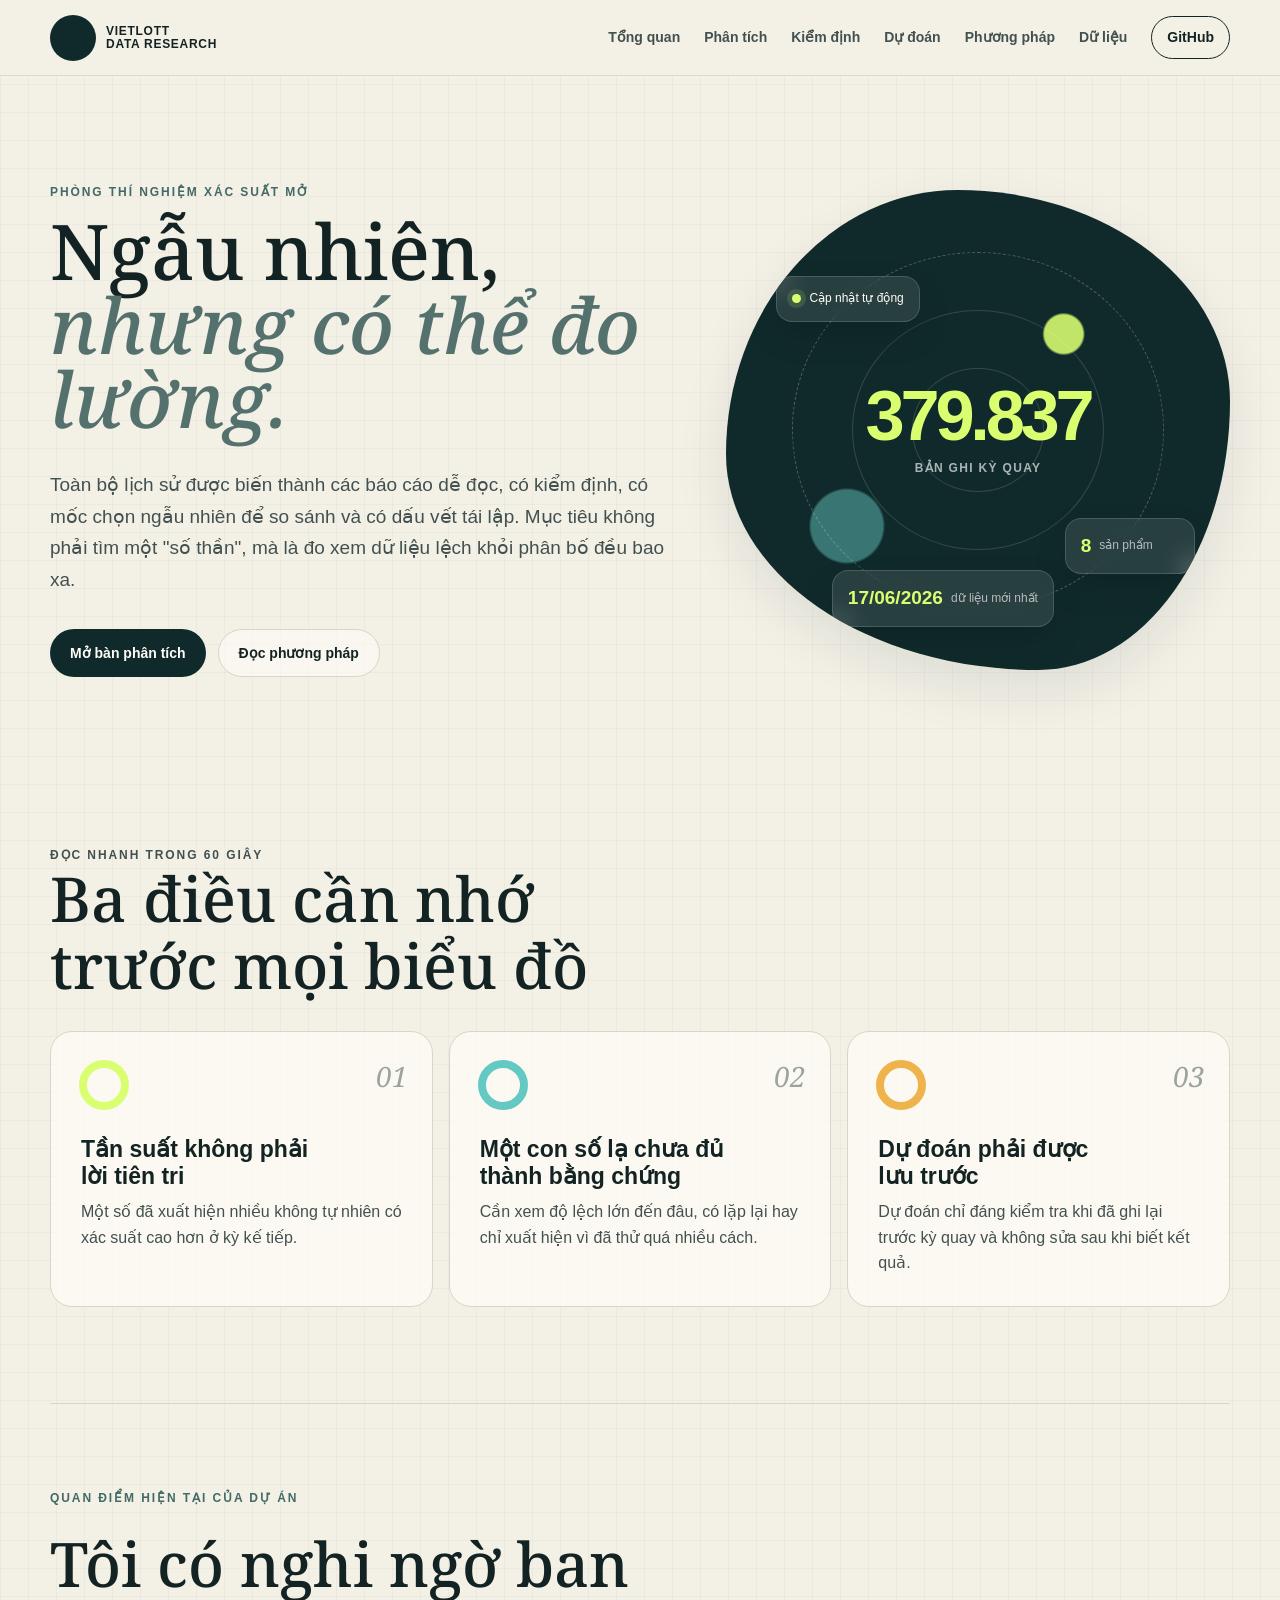
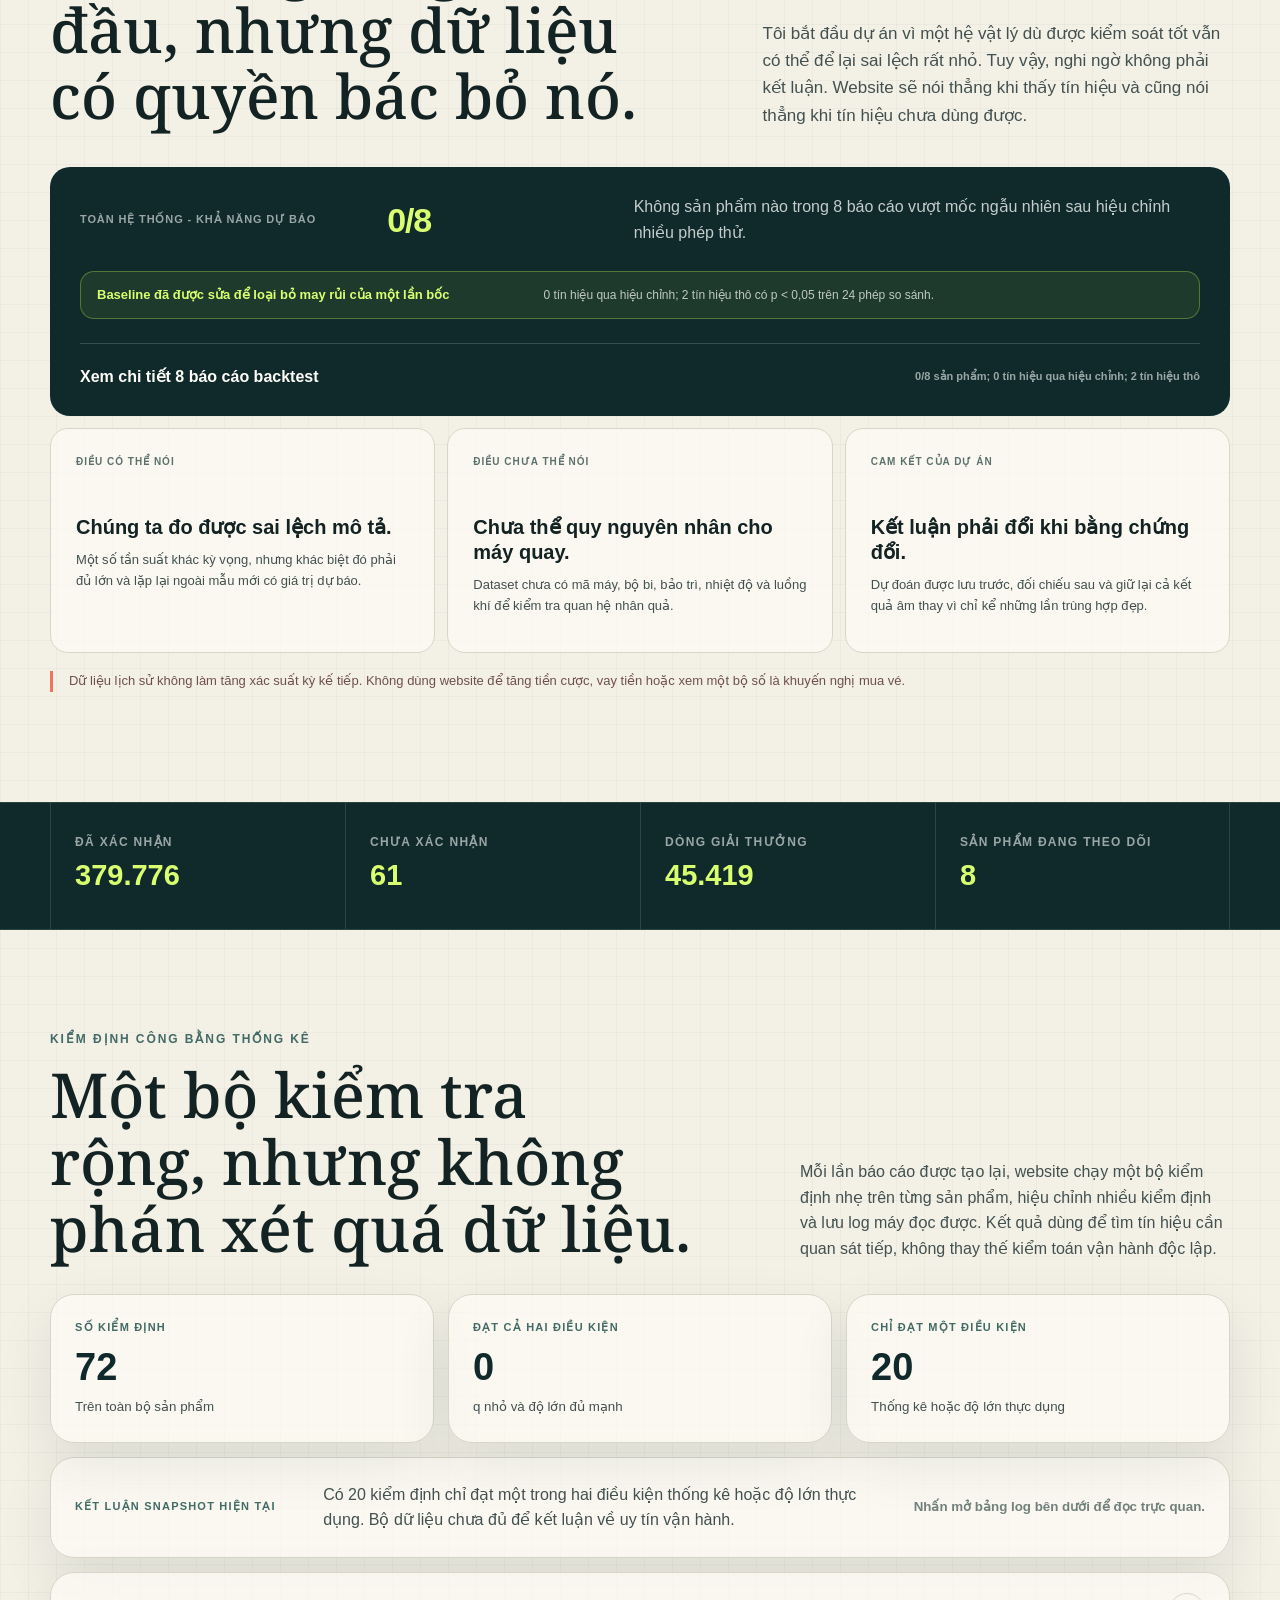
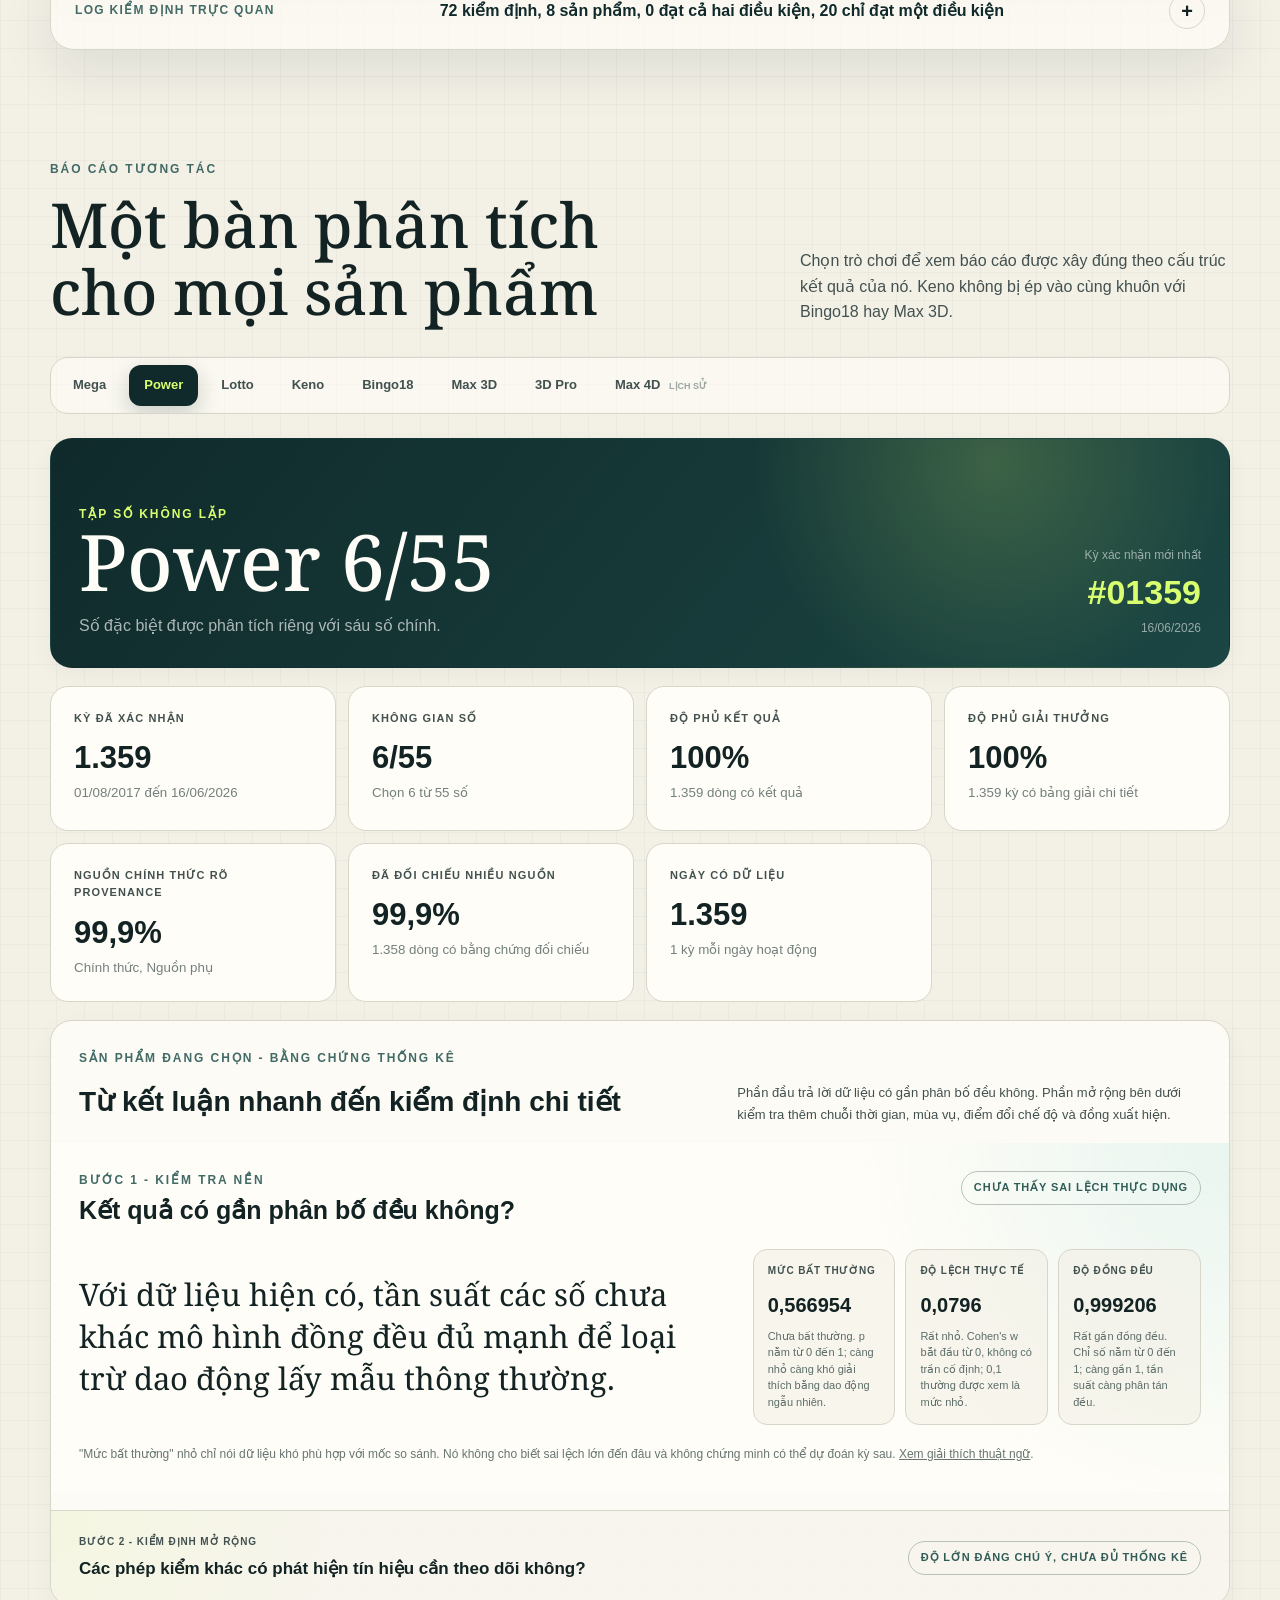
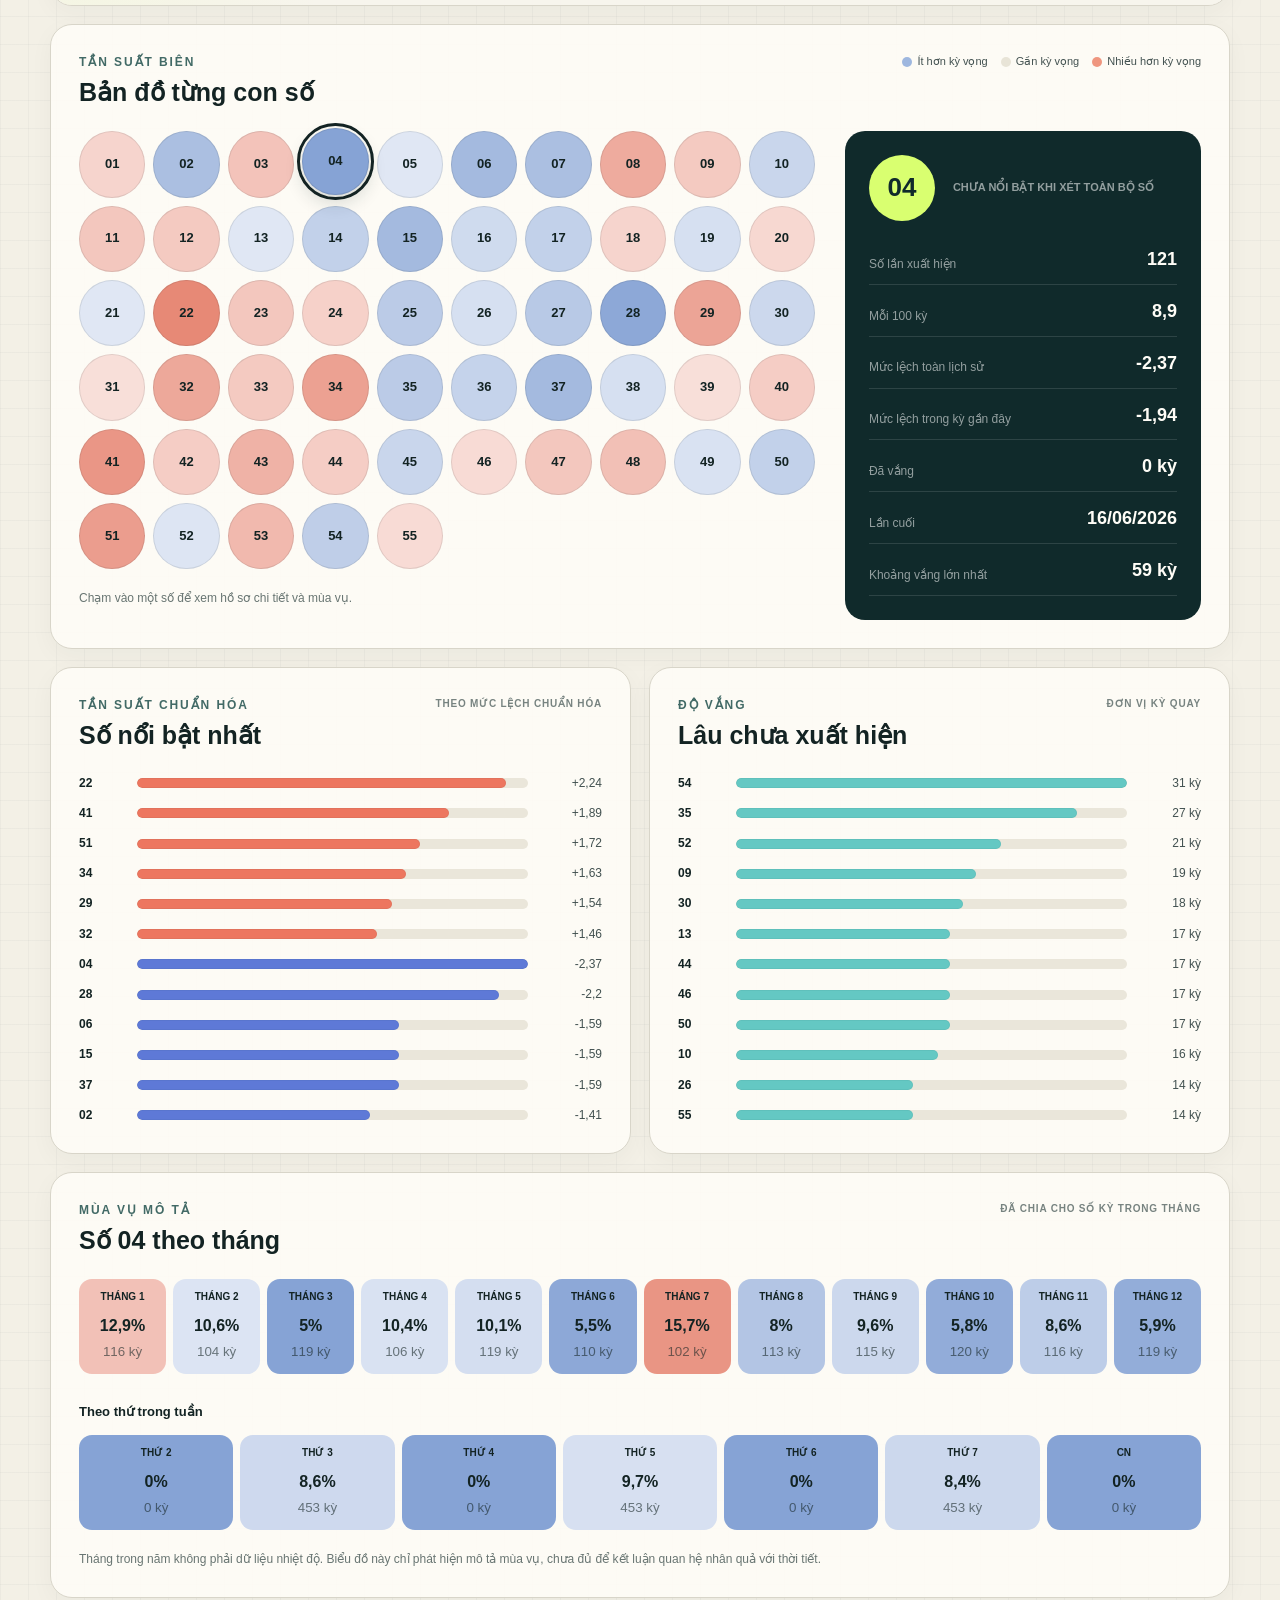
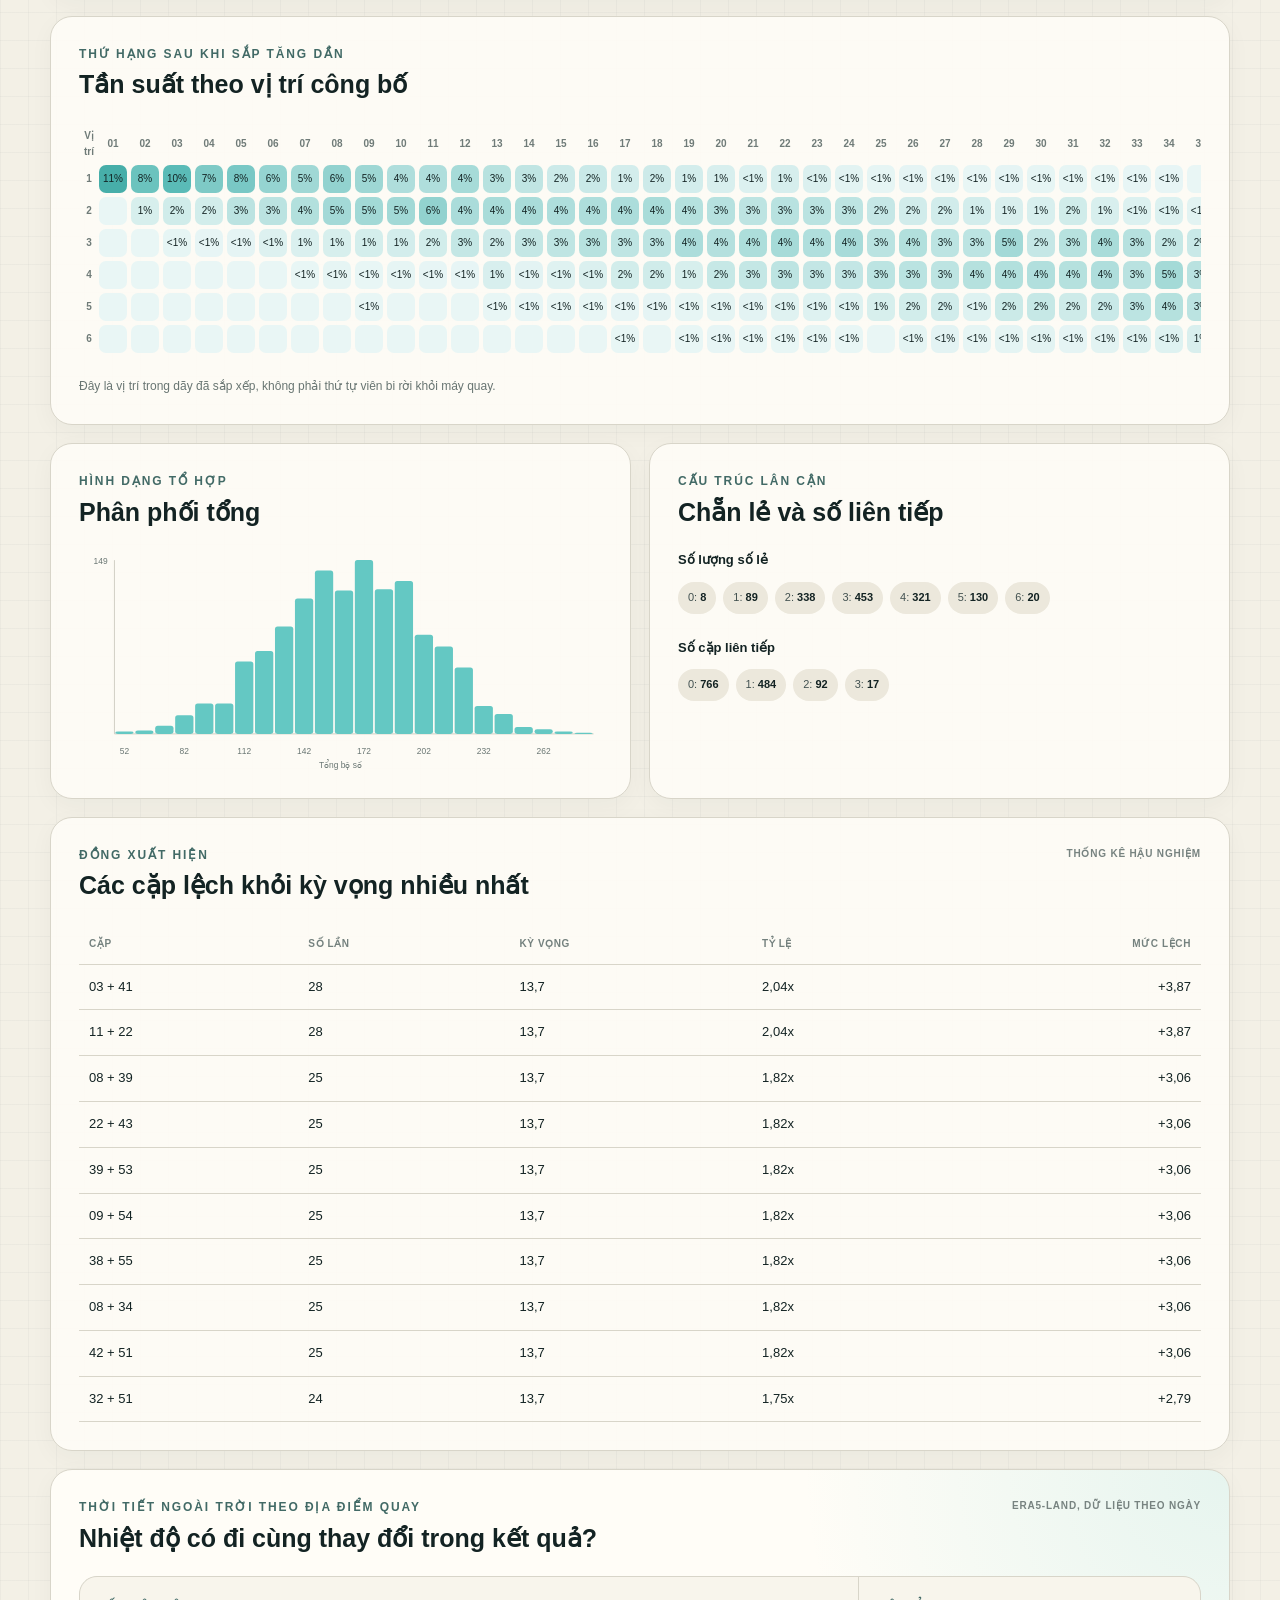
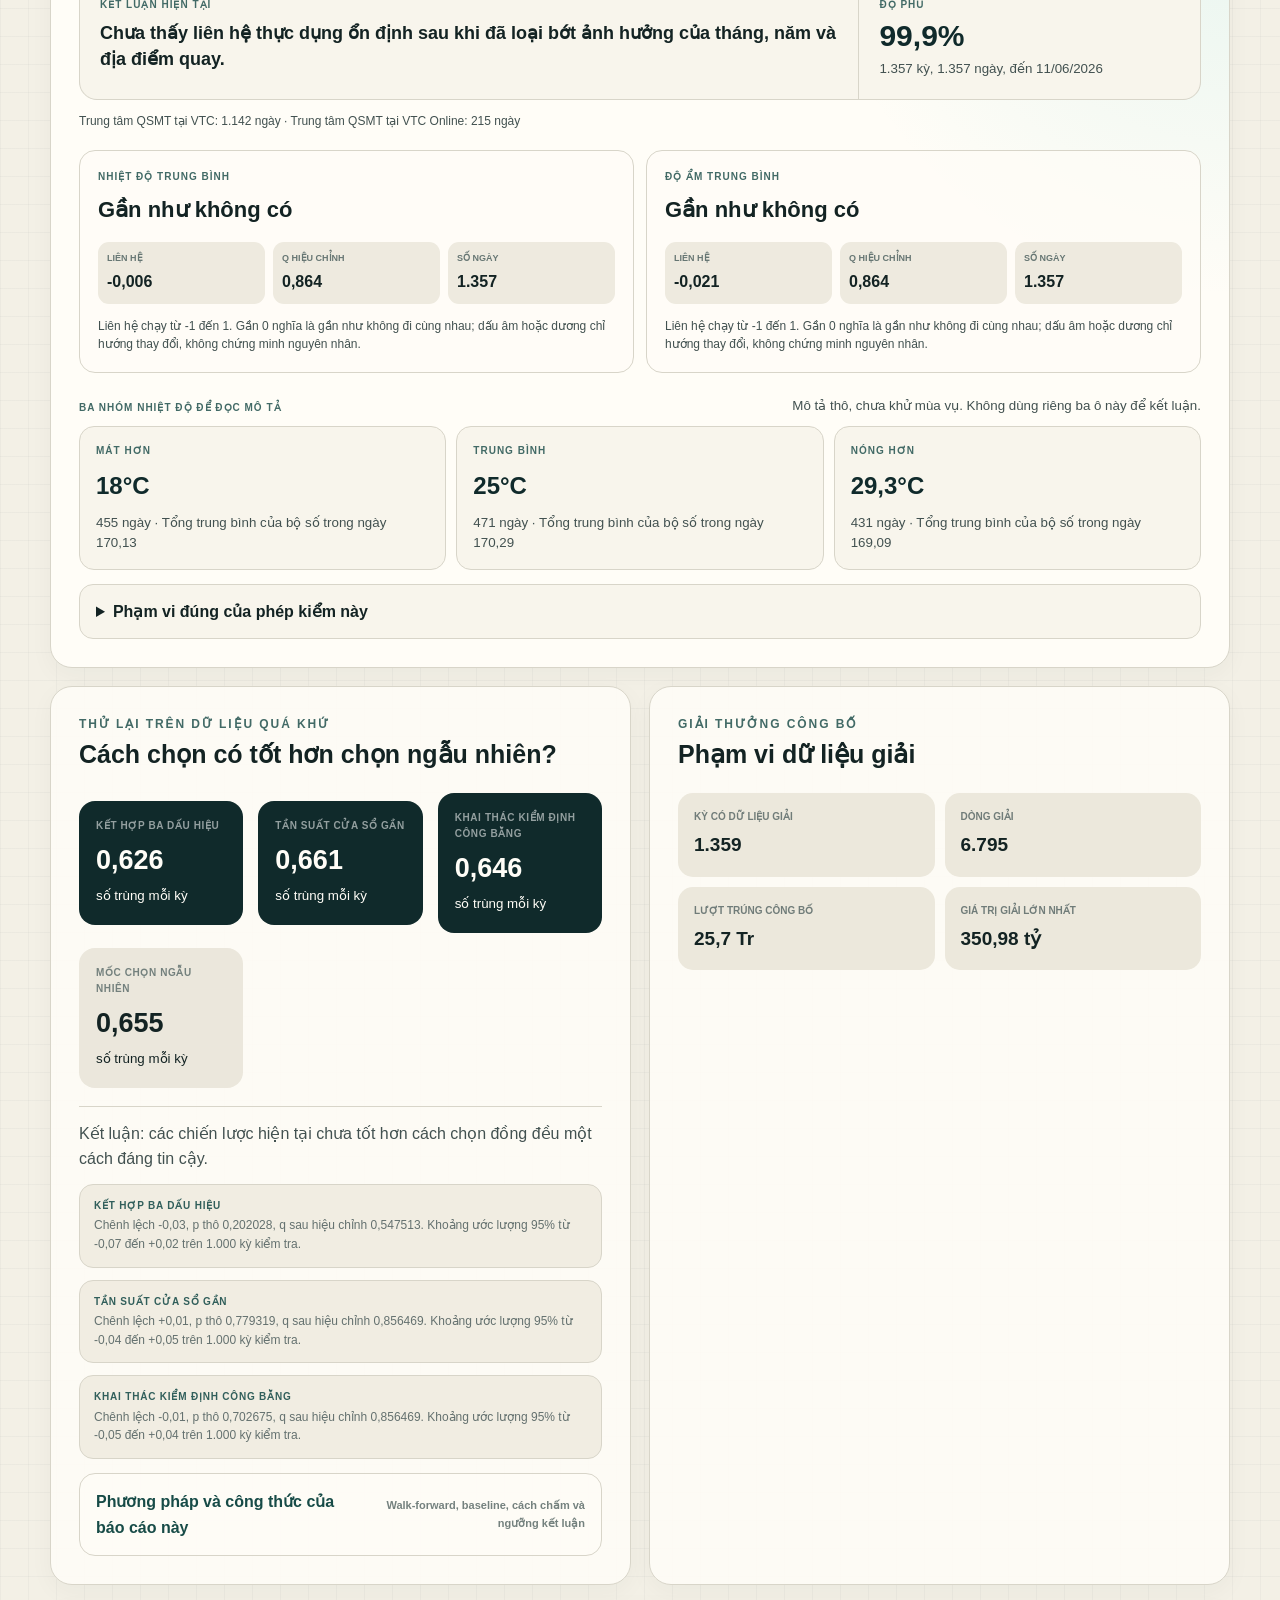
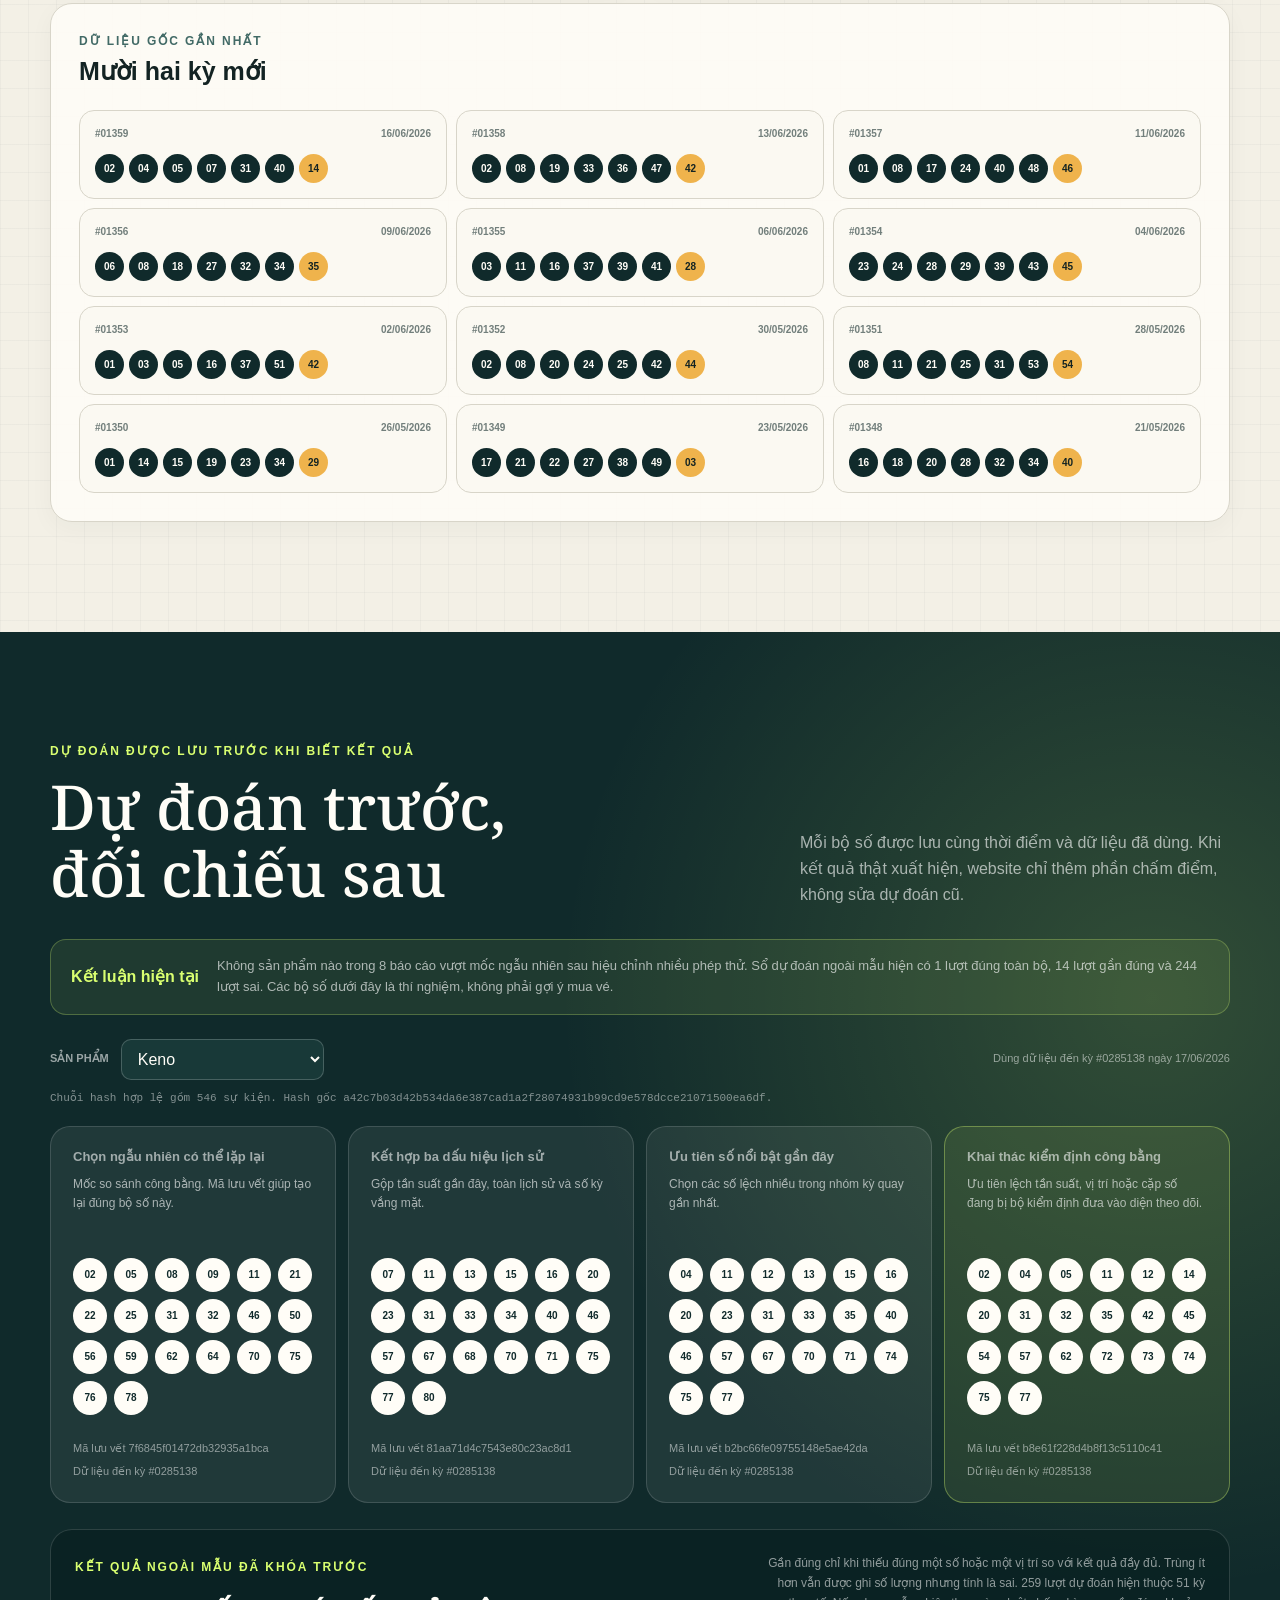
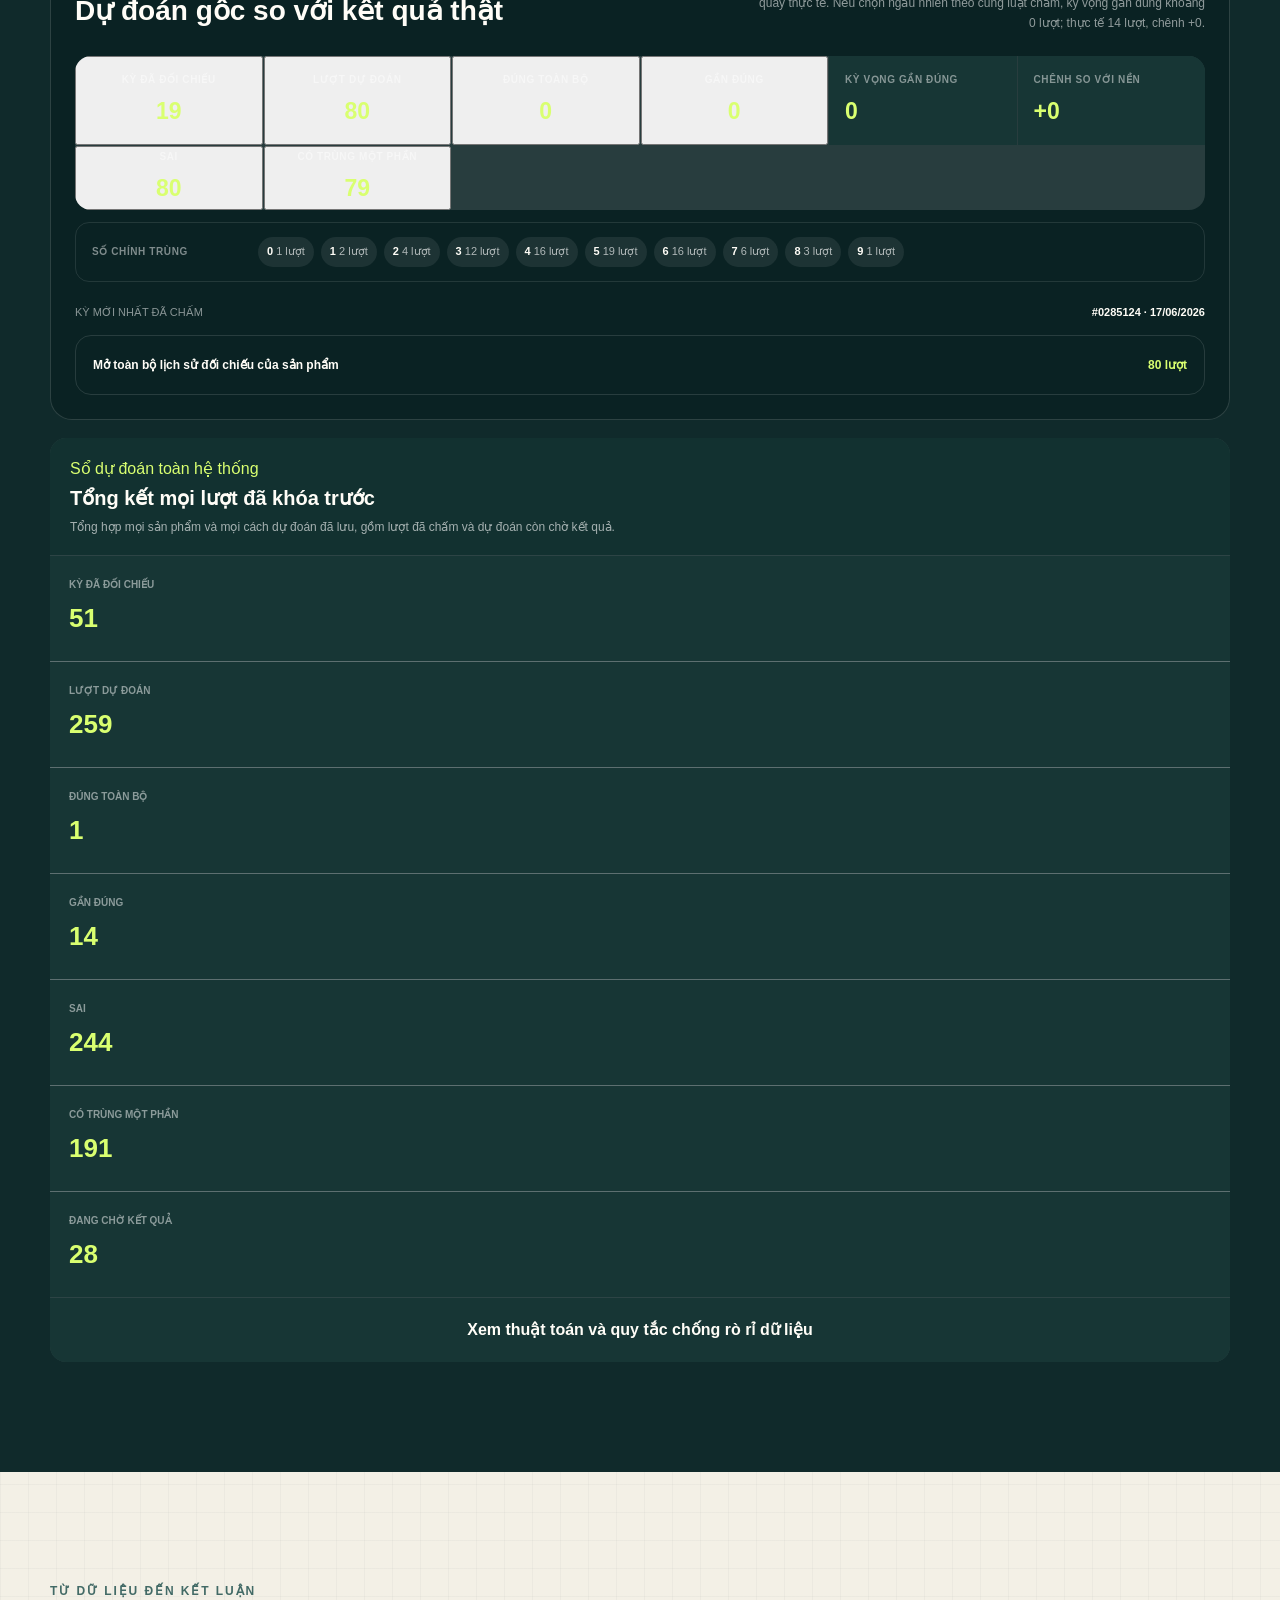
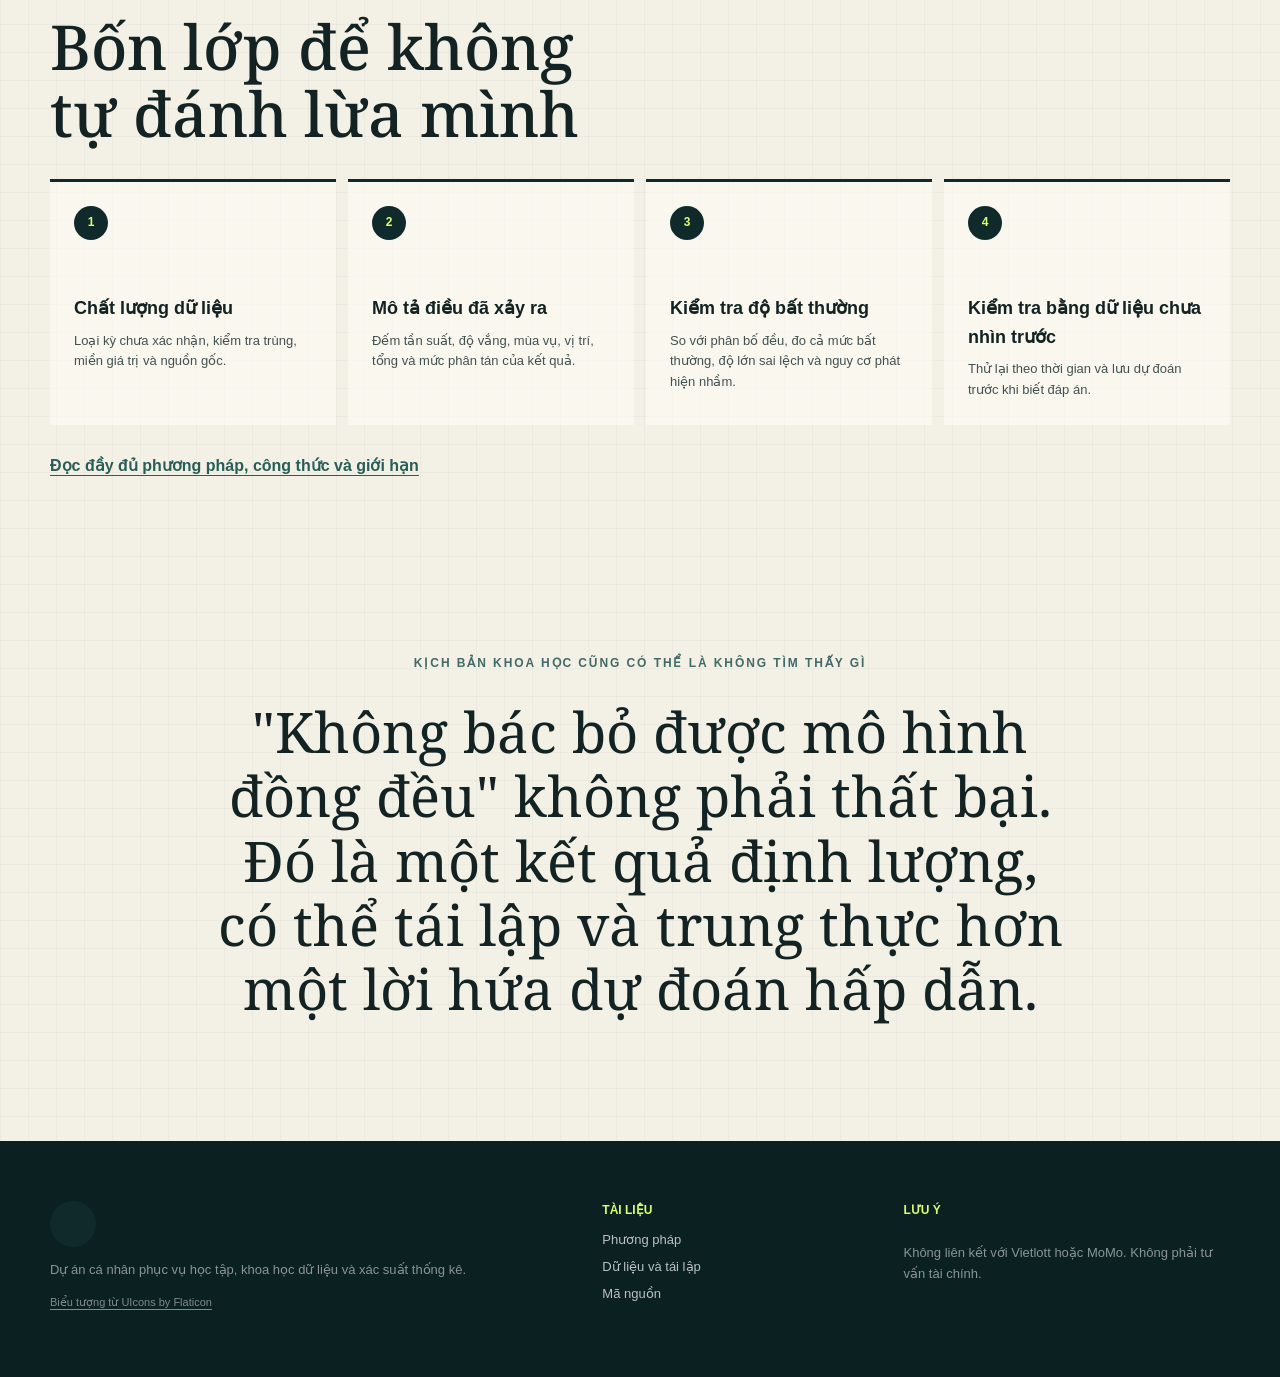
==== site/index.html @ 2dd73fef "Thêm phân tích công suất fairness audit" ====
<!doctype html>
<html lang="vi">
<head>
  <meta charset="utf-8">
  <meta name="viewport" content="width=device-width, initial-scale=1">
  <meta name="description" content="Báo cáo thống kê, kiểm định và dự đoán có lưu vết trên dữ liệu lịch sử Vietlott.">
  <meta name="theme-color" content="#102a2b">
  <meta property="og:title" content="Vietlott Data Research">
  <meta property="og:description" content="Đo lường tính ngẫu nhiên bằng dữ liệu, không bán giấc mơ dự đoán.">
  <title>Vietlott Data Research</title>
  <link rel="icon" href="assets/favicon.svg?v=20260614-9" type="image/svg+xml">
  <link rel="preconnect" href="https://fonts.googleapis.com">
  <link rel="preconnect" href="https://fonts.gstatic.com" crossorigin>
  <link rel="stylesheet" href="https://fonts.googleapis.com/css2?family=Noto+Serif:ital,wght@0,400;0,500;1,400;1,500&amp;display=swap">
  <link rel="stylesheet" href="https://cdn-uicons.flaticon.com/3.0.0/uicons-regular-rounded/css/uicons-regular-rounded.css">
  <link rel="stylesheet" href="assets/styles.css?v=20260618-3">
  <script src="assets/app.js?v=20260618-4" defer></script>
</head>
<body>
  <a class="skip-link" href="#main">Bỏ qua điều hướng</a>
  <header class="site-header">
    <a class="brand" href="index.html" aria-label="Vietlott Data Research">
      <span class="brand-mark" aria-hidden="true"><i class="fi fi-rr-crystal-ball"></i></span>
      <span class="brand-copy">Vietlott<br>Data Research</span>
    </a>
    <button class="menu-button" type="button" aria-expanded="false" aria-controls="site-nav">
      Menu
    </button>
    <nav id="site-nav" class="site-nav" aria-label="Điều hướng chính">
      <a href="#tong-quan">Tổng quan</a>
      <a href="#phan-tich">Phân tích</a>
      <a href="#kiem-dinh">Kiểm định</a>
      <a href="#du-doan">Dự đoán</a>
      <a href="phuong-phap.html">Phương pháp</a>
      <a href="du-lieu.html">Dữ liệu</a>
      <a class="nav-github" href="https://github.com/NhanAZ/vietlott-data-research">GitHub</a>
    </nav>
  </header>

  <main id="main">
    <section id="tong-quan" class="hero shell">
      <div class="hero-copy">
        <p class="eyebrow">Phòng thí nghiệm xác suất mở</p>
        <h1>Ngẫu nhiên,<br><span>nhưng có thể đo lường.</span></h1>
        <p class="hero-lead">
          Toàn bộ lịch sử được biến thành các báo cáo dễ đọc, có kiểm định, có
          mốc chọn ngẫu nhiên để so sánh và có dấu vết tái lập. Mục tiêu không
          phải tìm một "số thần", mà là đo xem dữ liệu lệch khỏi phân bố đều bao xa.
        </p>
        <div class="hero-actions">
          <a class="button button-primary" href="#phan-tich">Mở bàn phân tích</a>
          <a class="button button-quiet" href="phuong-phap.html">Đọc phương pháp</a>
        </div>
      </div>
      <div class="hero-figure" aria-label="Tóm tắt dữ liệu">
        <div class="orbit orbit-one"></div>
        <div class="orbit orbit-two"></div>
        <div class="hero-number">
          <strong id="hero-draw-count">...</strong>
          <span>bản ghi kỳ quay</span>
        </div>
        <div class="hero-badge hero-badge-a">
          <span class="status-dot"></span>
          <span>Cập nhật tự động</span>
        </div>
        <div class="hero-badge hero-badge-b">
          <strong id="hero-product-count">8</strong>
          <span>sản phẩm</span>
        </div>
        <div class="hero-badge hero-badge-c">
          <strong id="hero-date">...</strong>
          <span>dữ liệu mới nhất</span>
        </div>
      </div>
    </section>

    <section class="quick-read shell" aria-labelledby="quick-title">
      <div class="section-heading compact">
        <p class="eyebrow">Đọc nhanh trong 60 giây</p>
        <h2 id="quick-title">Ba điều cần nhớ trước mọi biểu đồ</h2>
      </div>
      <div class="principle-grid">
        <article class="principle-card">
          <span class="principle-index">01</span>
          <h3>Tần suất không phải lời tiên tri</h3>
          <p>Một số đã xuất hiện nhiều không tự nhiên có xác suất cao hơn ở kỳ kế tiếp.</p>
        </article>
        <article class="principle-card">
          <span class="principle-index">02</span>
          <h3>Một con số lạ chưa đủ thành bằng chứng</h3>
          <p>Cần xem độ lệch lớn đến đâu, có lặp lại hay chỉ xuất hiện vì đã thử quá nhiều cách.</p>
        </article>
        <article class="principle-card">
          <span class="principle-index">03</span>
          <h3>Dự đoán phải được lưu trước</h3>
          <p>Dự đoán chỉ đáng kiểm tra khi đã ghi lại trước kỳ quay và không sửa sau khi biết kết quả.</p>
        </article>
      </div>
    </section>

    <section class="project-stance shell" aria-labelledby="stance-title">
      <div class="stance-intro">
        <p class="eyebrow">Quan điểm hiện tại của dự án</p>
        <h2 id="stance-title">Tôi có nghi ngờ ban đầu, nhưng dữ liệu có quyền bác bỏ nó.</h2>
        <p>
          Tôi bắt đầu dự án vì một hệ vật lý dù được kiểm soát tốt vẫn có thể để
          lại sai lệch rất nhỏ. Tuy vậy, nghi ngờ không phải kết luận. Website sẽ
          nói thẳng khi thấy tín hiệu và cũng nói thẳng khi tín hiệu chưa dùng được.
        </p>
      </div>
      <div class="stance-verdict">
          <span>Toàn hệ thống - khả năng dự báo</span>
          <strong id="verdict-backtest-count">Đang đối chiếu...</strong>
          <p id="project-verdict-summary">
            Đang so từng phương pháp với cách chọn ngẫu nhiên trên dữ liệu quá khứ.
          </p>
          <div class="backtest-method-revision">
            <strong>Baseline đã được sửa để loại bỏ may rủi của một lần bốc</strong>
            <span id="backtest-correction-summary">
              Đang hiệu chỉnh đồng thời các phép so sánh trên toàn hệ thống.
            </span>
          </div>
          <details class="backtest-overview-details">
            <summary>
              <span>Xem chi tiết 8 báo cáo backtest</span>
              <small id="backtest-overview-summary">Đang tổng hợp từng sản phẩm</small>
            </summary>
            <div id="backtest-overview-list" class="backtest-overview-list"></div>
          </details>
      </div>
      <div class="stance-grid">
        <article>
          <span>Điều có thể nói</span>
          <strong>Chúng ta đo được sai lệch mô tả.</strong>
          <p>Một số tần suất khác kỳ vọng, nhưng khác biệt đó phải đủ lớn và lặp lại ngoài mẫu mới có giá trị dự báo.</p>
        </article>
        <article>
          <span>Điều chưa thể nói</span>
          <strong>Chưa thể quy nguyên nhân cho máy quay.</strong>
          <p>Dataset chưa có mã máy, bộ bi, bảo trì, nhiệt độ và luồng khí để kiểm tra quan hệ nhân quả.</p>
        </article>
        <article>
          <span>Cam kết của dự án</span>
          <strong>Kết luận phải đổi khi bằng chứng đổi.</strong>
          <p>Dự đoán được lưu trước, đối chiếu sau và giữ lại cả kết quả âm thay vì chỉ kể những lần trùng hợp đẹp.</p>
        </article>
      </div>
      <p class="stance-disclaimer">
        Dữ liệu lịch sử không làm tăng xác suất kỳ kế tiếp. Không dùng website để
        tăng tiền cược, vay tiền hoặc xem một bộ số là khuyến nghị mua vé.
      </p>
    </section>

    <section class="data-ribbon">
      <div class="shell data-ribbon-inner">
        <div>
          <span>Đã xác nhận</span>
          <strong id="confirmed-count">...</strong>
        </div>
        <div>
          <span>Chưa xác nhận</span>
          <strong id="unconfirmed-count">...</strong>
        </div>
        <div>
          <span>Dòng giải thưởng</span>
          <strong id="prize-count">...</strong>
        </div>
        <div>
          <span>Sản phẩm đang theo dõi</span>
          <strong id="ribbon-product-count">...</strong>
        </div>
      </div>
    </section>

    <section id="kiem-dinh" class="audit-overview shell" aria-labelledby="audit-title">
      <div class="section-heading">
        <div>
          <p class="eyebrow">Kiểm định công bằng thống kê</p>
          <h2 id="audit-title">Một bộ kiểm tra rộng, nhưng không phán xét quá dữ liệu.</h2>
        </div>
        <p>
          Mỗi lần báo cáo được tạo lại, website chạy một bộ kiểm định nhẹ trên từng sản phẩm,
          hiệu chỉnh nhiều kiểm định và lưu log máy đọc được. Kết quả dùng để tìm tín hiệu cần
          quan sát tiếp, không thay thế kiểm toán vận hành độc lập.
        </p>
      </div>
      <div class="audit-summary-grid">
        <article>
          <span>Số kiểm định</span>
          <strong id="audit-test-count">...</strong>
          <small>Trên toàn bộ sản phẩm</small>
        </article>
        <article>
          <span>Đạt cả hai điều kiện</span>
          <strong id="audit-review-count">...</strong>
          <small>q nhỏ và độ lớn đủ mạnh</small>
        </article>
        <article>
          <span>Chỉ đạt một điều kiện</span>
          <strong id="audit-watch-count">...</strong>
          <small>Thống kê hoặc độ lớn thực dụng</small>
        </article>
      </div>
      <div class="audit-conclusion-card">
        <span>Kết luận snapshot hiện tại</span>
        <p id="audit-global-conclusion">Đang đọc bộ kiểm định...</p>
        <small>Nhấn mở bảng log bên dưới để đọc trực quan.</small>
      </div>
      <details class="audit-log-panel">
        <summary>
          <span>Log kiểm định trực quan</span>
          <strong id="audit-log-summary">Đang đọc dữ liệu kiểm định...</strong>
        </summary>
        <div id="audit-log-visual" class="audit-log-visual"></div>
        <div class="audit-log-actions">
          <a href="data/audit-summary.json">Tải tóm tắt JSON</a>
          <a href="data/audit-log.jsonl">Tải JSONL thô</a>
        </div>
      </details>
    </section>

    <section id="phan-tich" class="analysis-section shell">
      <div class="section-heading">
        <div>
          <p class="eyebrow">Báo cáo tương tác</p>
          <h2>Một bàn phân tích cho mọi sản phẩm</h2>
        </div>
        <p>
          Chọn trò chơi để xem báo cáo được xây đúng theo cấu trúc kết quả của nó.
          Keno không bị ép vào cùng khuôn với Bingo18 hay Max 3D.
        </p>
      </div>

      <div id="product-tabs" class="product-tabs" role="tablist" aria-label="Chọn sản phẩm"></div>

      <div id="dashboard-loading" class="loading-card" role="status" aria-live="polite">
        <span class="loader" aria-hidden="true"></span>
        <span id="dashboard-loading-label">Đang mở báo cáo đầu tiên...</span>
      </div>

      <div id="dashboard" class="dashboard" hidden>
        <section class="product-masthead panel panel-dark">
          <div>
            <p class="panel-kicker" id="product-kind">...</p>
            <h2 id="product-name">...</h2>
            <p id="product-note">...</p>
          </div>
          <div class="latest-draw">
            <span>Kỳ xác nhận mới nhất</span>
            <strong id="latest-draw-id">...</strong>
            <time id="latest-draw-date">...</time>
          </div>
        </section>

        <div id="product-metrics" class="metric-grid"></div>

        <section class="product-evidence panel" aria-labelledby="product-evidence-title">
          <div class="product-evidence-heading">
            <div>
              <p class="panel-kicker">Sản phẩm đang chọn - bằng chứng thống kê</p>
              <h3 id="product-evidence-title">Từ kết luận nhanh đến kiểm định chi tiết</h3>
            </div>
            <p>
              Phần đầu trả lời dữ liệu có gần phân bố đều không. Phần mở rộng bên dưới
              kiểm tra thêm chuỗi thời gian, mùa vụ, điểm đổi chế độ và đồng xuất hiện.
            </p>
          </div>

          <div class="evidence-primary conclusion-panel">
            <div class="panel-heading">
              <div>
                <p class="panel-kicker">Bước 1 - kiểm tra nền</p>
                <h4>Kết quả có gần phân bố đều không?</h4>
              </div>
              <span id="test-verdict" class="verdict">...</span>
            </div>
            <div class="conclusion-layout">
              <p id="test-explanation" class="big-explanation">...</p>
              <div class="test-metrics" id="test-metrics"></div>
            </div>
            <p class="method-note">
              "Mức bất thường" nhỏ chỉ nói dữ liệu khó phù hợp với mốc so sánh.
              Nó không cho biết sai lệch lớn đến đâu và không chứng minh có thể dự đoán kỳ sau.
              <a href="phuong-phap.html#thuat-ngu">Xem giải thích thuật ngữ</a>.
            </p>
          </div>

          <details class="evidence-audit">
            <summary>
              <div>
                <span>Bước 2 - kiểm định mở rộng</span>
                <strong>Các phép kiểm khác có phát hiện tín hiệu cần theo dõi không?</strong>
              </div>
              <span id="audit-product-verdict" class="verdict">...</span>
            </summary>
            <div class="evidence-audit-body audit-panel">
              <p id="audit-product-conclusion" class="method-note">
                Đang đọc các kiểm định phân bố, chuỗi thời gian và đồng xuất hiện.
              </p>
              <div id="audit-product-metrics" class="audit-mini-grid"></div>
              <div id="audit-test-list" class="audit-test-list"></div>
              <details class="technical-details">
                <summary>Thuật toán đang chạy và thuật toán chưa chạy</summary>
                <div id="audit-method-catalog"></div>
              </details>
            </div>
          </details>
        </section>

        <div id="number-analysis" class="analysis-kind" hidden>
          <section class="panel">
            <div class="panel-heading">
              <div>
                <p class="panel-kicker">Tần suất biên</p>
                <h3>Bản đồ từng con số</h3>
              </div>
              <div class="legend">
                <span><i class="legend-low"></i>Ít hơn kỳ vọng</span>
                <span><i class="legend-neutral"></i>Gần kỳ vọng</span>
                <span><i class="legend-high"></i>Nhiều hơn kỳ vọng</span>
              </div>
            </div>
            <div class="number-map-layout">
              <div>
                <div id="number-grid" class="number-grid" aria-label="Bản đồ độ lệch chuẩn hóa"></div>
                <p class="method-note">Chạm vào một số để xem hồ sơ chi tiết và mùa vụ.</p>
              </div>
              <article id="number-profile" class="number-profile"></article>
            </div>
          </section>

          <div class="two-column">
            <section class="panel">
              <div class="panel-heading">
                <div>
                <p class="panel-kicker">Tần suất chuẩn hóa</p>
                  <h3>Số nổi bật nhất</h3>
                </div>
                <span class="tiny-label">Theo mức lệch chuẩn hóa</span>
              </div>
              <div id="frequency-chart" class="bar-chart"></div>
            </section>
            <section class="panel">
              <div class="panel-heading">
                <div>
                  <p class="panel-kicker">Độ vắng</p>
                  <h3>Lâu chưa xuất hiện</h3>
                </div>
                <span class="tiny-label">Đơn vị kỳ quay</span>
              </div>
              <div id="overdue-chart" class="bar-chart"></div>
            </section>
          </div>

          <section class="panel">
            <div class="panel-heading">
              <div>
                <p class="panel-kicker">Mùa vụ mô tả</p>
                <h3 id="month-title">Tần suất theo tháng</h3>
              </div>
              <span class="tiny-label">Đã chia cho số kỳ trong tháng</span>
            </div>
            <div id="month-chart" class="month-chart"></div>
            <h4 class="subchart-title">Theo thứ trong tuần</h4>
            <div id="weekday-chart" class="month-chart weekday-chart"></div>
            <p class="method-note">
              Tháng trong năm không phải dữ liệu nhiệt độ. Biểu đồ này chỉ phát hiện mô
              tả mùa vụ, chưa đủ để kết luận quan hệ nhân quả với thời tiết.
            </p>
          </section>

          <section class="panel">
            <div class="panel-heading">
              <div>
                <p class="panel-kicker">Thứ hạng sau khi sắp tăng dần</p>
                <h3>Tần suất theo vị trí công bố</h3>
              </div>
            </div>
            <div id="position-heatmap" class="heatmap-wrap"></div>
            <p class="method-note">
              Đây là vị trí trong dãy đã sắp xếp, không phải thứ tự viên bi rời khỏi máy quay.
            </p>
          </section>

          <div class="two-column">
            <section class="panel">
              <div class="panel-heading">
                <div>
                  <p class="panel-kicker">Hình dạng tổ hợp</p>
                  <h3>Phân phối tổng</h3>
                </div>
              </div>
              <div id="sum-histogram" class="svg-chart"></div>
            </section>
            <section class="panel">
              <div class="panel-heading">
                <div>
                  <p class="panel-kicker">Cấu trúc lân cận</p>
                  <h3>Chẵn lẻ và số liên tiếp</h3>
                </div>
              </div>
              <div id="structure-summary" class="structure-summary"></div>
            </section>
          </div>

          <section id="pair-panel" class="panel">
            <div class="panel-heading">
              <div>
                <p class="panel-kicker">Đồng xuất hiện</p>
                <h3>Các cặp lệch khỏi kỳ vọng nhiều nhất</h3>
              </div>
              <span class="tiny-label">Thống kê hậu nghiệm</span>
            </div>
            <div id="pair-table" class="table-wrap"></div>
          </section>
        </div>

        <div id="digit-analysis" class="analysis-kind" hidden>
          <div class="two-column">
            <section class="panel">
              <div class="panel-heading">
                <div>
                  <p class="panel-kicker">Mười chữ số</p>
                  <h3>Tần suất tổng thể</h3>
                </div>
              </div>
              <div id="digit-chart" class="bar-chart"></div>
            </section>
            <section class="panel">
              <div class="panel-heading">
                <div>
                  <p class="panel-kicker">Vị trí có ý nghĩa</p>
                  <h3>Hàng trăm, chục và đơn vị</h3>
                </div>
              </div>
              <div id="digit-position-heatmap" class="heatmap-wrap"></div>
            </section>
          </div>
          <div class="two-column">
            <section class="panel">
              <div class="panel-heading">
                <div>
                  <p class="panel-kicker">Cấu trúc chuỗi</p>
                  <h3>Phân phối tổng chữ số</h3>
                </div>
              </div>
              <div id="digit-sum-histogram" class="svg-chart"></div>
            </section>
            <section class="panel">
              <div class="panel-heading">
                <div>
                  <p class="panel-kicker">Mẫu lặp</p>
                  <h3>Số chữ số khác nhau</h3>
                </div>
              </div>
              <div id="digit-unique-chart" class="bar-chart"></div>
            </section>
          </div>
          <section class="panel">
            <div class="panel-heading">
              <div>
                <p class="panel-kicker">Bảng xếp hạng mô tả</p>
                <h3>Các chuỗi xuất hiện nhiều</h3>
              </div>
              <span class="tiny-label">Không phải khuyến nghị chọn số</span>
            </div>
            <div id="sequence-table" class="table-wrap"></div>
          </section>
        </div>

        <section class="panel weather-panel">
          <div class="panel-heading">
            <div>
              <p class="panel-kicker">Thời tiết ngoài trời theo địa điểm quay</p>
              <h3>Nhiệt độ có đi cùng thay đổi trong kết quả?</h3>
            </div>
            <span class="tiny-label">ERA5-Land, dữ liệu theo ngày</span>
          </div>
          <div id="weather-report" class="weather-report"></div>
        </section>

        <div class="two-column backtest-prize-grid">
          <section class="panel">
            <div class="panel-heading">
              <div>
                <p class="panel-kicker">Thử lại trên dữ liệu quá khứ</p>
                <h3>Cách chọn có tốt hơn chọn ngẫu nhiên?</h3>
              </div>
            </div>
            <div id="backtest-report"></div>
          </section>
          <section class="panel">
            <div class="panel-heading">
              <div>
                <p class="panel-kicker">Giải thưởng công bố</p>
                <h3>Phạm vi dữ liệu giải</h3>
              </div>
            </div>
            <div id="prize-report" class="prize-report"></div>
          </section>
        </div>

        <section class="panel">
          <div class="panel-heading">
            <div>
              <p class="panel-kicker">Dữ liệu gốc gần nhất</p>
              <h3>Mười hai kỳ mới</h3>
            </div>
          </div>
          <div id="recent-draws" class="recent-draws"></div>
        </section>
      </div>
    </section>

    <section id="du-doan" class="prediction-section">
      <div class="shell">
        <div class="section-heading light">
          <div>
            <p class="eyebrow">Dự đoán được lưu trước khi biết kết quả</p>
            <h2>Dự đoán trước, đối chiếu sau</h2>
          </div>
          <p>
            Mỗi bộ số được lưu cùng thời điểm và dữ liệu đã dùng. Khi kết quả thật
            xuất hiện, website chỉ thêm phần chấm điểm, không sửa dự đoán cũ.
          </p>
        </div>
        <div class="prediction-warning">
          <strong>Kết luận hiện tại</strong>
          <span id="prediction-current-conclusion">
            Chưa cách chọn nào thắng ngẫu nhiên ổn định. Các bộ số dưới đây là thí
            nghiệm để kiểm tra phương pháp, không phải gợi ý mua vé.
          </span>
        </div>
        <div class="prediction-toolbar">
          <label for="prediction-product">Sản phẩm</label>
          <select id="prediction-product"></select>
          <span id="prediction-ledger-status">...</span>
        </div>
        <p id="prediction-ledger-integrity" class="prediction-ledger-integrity">
          Đang kiểm tra chuỗi hash của sổ dự đoán...
        </p>
        <div id="prediction-cards" class="prediction-grid"></div>
        <section class="prediction-results" aria-labelledby="prediction-results-title">
          <div class="prediction-results-heading">
            <div>
              <p class="panel-kicker">Kết quả ngoài mẫu đã khóa trước</p>
              <h3 id="prediction-results-title">Dự đoán gốc so với kết quả thật</h3>
            </div>
            <p id="prediction-near-rule">
              Gần đúng chỉ khi thiếu đúng một số hoặc một vị trí so với kết quả đầy đủ.
            </p>
          </div>
          <div id="prediction-product-summary" class="prediction-product-summary"></div>
          <div id="prediction-latest-comparison" class="prediction-comparison-grid"></div>
          <details class="prediction-history-panel">
            <summary>
              <span id="prediction-history-label">Mở toàn bộ lịch sử đối chiếu của sản phẩm</span>
              <strong id="prediction-history-count">...</strong>
            </summary>
            <div id="prediction-history-list" class="prediction-history-list"></div>
          </details>
        </section>
        <div class="archive-summary">
          <div class="archive-summary-heading">
            <span>Sổ dự đoán toàn hệ thống</span>
            <strong>Tổng kết mọi lượt đã khóa trước</strong>
            <p>Tổng hợp mọi sản phẩm và mọi cách dự đoán đã lưu, gồm lượt đã chấm và dự đoán còn chờ kết quả.</p>
          </div>
          <div class="archive-summary-groups">
            <div class="archive-metric-grid archive-overview-grid">
              <button class="archive-metric" type="button" data-archive-filter="evaluated-draws" aria-controls="prediction-archive-detail">
                <span>Kỳ đã đối chiếu</span>
                <strong id="archive-evaluated-draws">...</strong>
              </button>
              <button class="archive-metric" type="button" data-archive-filter="evaluated-predictions" aria-controls="prediction-archive-detail">
                <span>Lượt dự đoán</span>
                <strong id="archive-evaluated-predictions">...</strong>
              </button>
              <button class="archive-metric" type="button" data-archive-filter="exact" aria-controls="prediction-archive-detail">
                <span>Đúng toàn bộ</span>
                <strong id="exact-predictions">...</strong>
              </button>
              <button class="archive-metric" type="button" data-archive-filter="near" aria-controls="prediction-archive-detail">
                <span>Gần đúng</span>
                <strong id="near-predictions">...</strong>
              </button>
              <button class="archive-metric" type="button" data-archive-filter="wrong" aria-controls="prediction-archive-detail">
                <span>Sai</span>
                <strong id="wrong-predictions">...</strong>
              </button>
              <button class="archive-metric" type="button" data-archive-filter="partial" aria-controls="prediction-archive-detail">
                <span>Có trùng một phần</span>
                <strong id="archive-partial-matches">...</strong>
              </button>
              <button class="archive-metric" type="button" data-archive-filter="pending" aria-controls="prediction-archive-detail">
                <span>Đang chờ kết quả</span>
                <strong id="pending-predictions">...</strong>
              </button>
            </div>
          </div>
          <div id="prediction-archive-detail" class="archive-detail-panel" hidden>
            <div class="archive-detail-heading">
              <div>
                <span id="prediction-archive-detail-kicker">Chi tiết dự đoán</span>
                <strong id="prediction-archive-detail-title">...</strong>
              </div>
              <button id="prediction-archive-detail-close" class="archive-detail-close" type="button">Đóng</button>
            </div>
            <div id="prediction-archive-detail-list" class="prediction-history-list archive-detail-list"></div>
          </div>
          <a href="phuong-phap.html#du-doan">Xem thuật toán và quy tắc chống rò rỉ dữ liệu</a>
        </div>
      </div>
    </section>

    <section class="method-preview shell">
      <div class="section-heading">
        <div>
          <p class="eyebrow">Từ dữ liệu đến kết luận</p>
          <h2>Bốn lớp để không tự đánh lừa mình</h2>
        </div>
      </div>
      <ol class="method-steps">
        <li>
          <span>1</span>
          <div><strong>Chất lượng dữ liệu</strong><p>Loại kỳ chưa xác nhận, kiểm tra trùng, miền giá trị và nguồn gốc.</p></div>
        </li>
        <li>
          <span>2</span>
          <div><strong>Mô tả điều đã xảy ra</strong><p>Đếm tần suất, độ vắng, mùa vụ, vị trí, tổng và mức phân tán của kết quả.</p></div>
        </li>
        <li>
          <span>3</span>
          <div><strong>Kiểm tra độ bất thường</strong><p>So với phân bố đều, đo cả mức bất thường, độ lớn sai lệch và nguy cơ phát hiện nhầm.</p></div>
        </li>
        <li>
          <span>4</span>
          <div><strong>Kiểm tra bằng dữ liệu chưa nhìn trước</strong><p>Thử lại theo thời gian và lưu dự đoán trước khi biết đáp án.</p></div>
        </li>
      </ol>
      <a class="text-link" href="phuong-phap.html">Đọc đầy đủ phương pháp, công thức và giới hạn</a>
    </section>

    <section class="closing shell">
      <p class="eyebrow">Kịch bản khoa học cũng có thể là không tìm thấy gì</p>
      <blockquote>
        "Không bác bỏ được mô hình đồng đều" không phải thất bại. Đó là một kết quả
        định lượng, có thể tái lập và trung thực hơn một lời hứa dự đoán hấp dẫn.
      </blockquote>
    </section>
  </main>

  <footer class="site-footer">
    <div class="shell footer-grid">
      <div>
        <span class="brand-mark" aria-hidden="true"><i class="fi fi-rr-crystal-ball"></i></span>
        <p>Dự án cá nhân phục vụ học tập, khoa học dữ liệu và xác suất thống kê.</p>
        <a class="icon-credit" href="https://www.flaticon.com/free-icon-font/crystal-ball_8034121">
          Biểu tượng từ UIcons by Flaticon
        </a>
      </div>
      <div>
        <strong>Tài liệu</strong>
        <a href="phuong-phap.html">Phương pháp</a>
        <a href="du-lieu.html">Dữ liệu và tái lập</a>
        <a href="https://github.com/NhanAZ/vietlott-data-research">Mã nguồn</a>
      </div>
      <div>
        <strong>Lưu ý</strong>
        <p>Không liên kết với Vietlott hoặc MoMo. Không phải tư vấn tài chính.</p>
      </div>
    </div>
  </footer>
</body>
</html>
---- site/assets/styles.css ----
:root {
  --ink: #132323;
  --ink-soft: #425150;
  --forest: #102a2b;
  --forest-2: #173d3c;
  --cream: #f3f0e6;
  --paper: #fffdf7;
  --line: #d8d5c9;
  --acid: #d9ff70;
  --amber: #efb34c;
  --coral: #ed765f;
  --cyan: #64c8c3;
  --blue: #5e79d7;
  --shadow: 0 20px 55px rgb(16 42 43 / 9%);
  --radius: 22px;
  --shell: min(1180px, calc(100vw - 40px));
  --font-display: "Noto Serif", "Times New Roman", serif;
}

* {
  box-sizing: border-box;
}

[hidden] {
  display: none !important;
}

html {
  scroll-behavior: smooth;
}

section[id] {
  scroll-margin-top: 76px;
}

body {
  margin: 0;
  background:
    linear-gradient(rgb(19 35 35 / 3%) 1px, transparent 1px),
    linear-gradient(90deg, rgb(19 35 35 / 3%) 1px, transparent 1px),
    var(--cream);
  background-size: 28px 28px;
  color: var(--ink);
  font-family: "Aptos", "Segoe UI", Arial, sans-serif;
  line-height: 1.6;
}

button,
input,
select {
  font: inherit;
}

a {
  color: inherit;
}

.skip-link {
  position: fixed;
  z-index: 100;
  top: 12px;
  left: 12px;
  padding: 10px 14px;
  background: var(--acid);
  color: var(--forest);
  transform: translateY(-150%);
}

.skip-link:focus {
  transform: translateY(0);
}

.shell {
  width: var(--shell);
  margin-inline: auto;
}

.site-header {
  position: sticky;
  z-index: 50;
  top: 0;
  display: flex;
  align-items: center;
  justify-content: space-between;
  min-height: 76px;
  padding: 12px max(20px, calc((100vw - 1180px) / 2));
  border-bottom: 1px solid rgb(216 213 201 / 85%);
  background: rgb(243 240 230 / 92%);
  backdrop-filter: blur(18px);
}

.brand {
  display: inline-flex;
  gap: 10px;
  align-items: center;
  color: var(--ink);
  text-decoration: none;
}

.brand-mark {
  display: inline-grid;
  width: 46px;
  height: 46px;
  place-items: center;
  border-radius: 50%;
  background: var(--forest);
  color: var(--acid);
}

.brand-mark i {
  display: block;
  height: 23px;
  font-size: 23px;
  line-height: 1;
}

.brand-copy {
  font-size: 12px;
  font-weight: 800;
  line-height: 1.05;
  letter-spacing: 0.06em;
  text-transform: uppercase;
}

.site-nav {
  display: flex;
  gap: 24px;
  align-items: center;
}

.site-nav a {
  color: var(--ink-soft);
  font-size: 14px;
  font-weight: 700;
  text-decoration: none;
}

.site-nav a:hover {
  color: var(--ink);
}

.site-nav .nav-github {
  padding: 9px 15px;
  border: 1px solid var(--ink);
  border-radius: 999px;
  color: var(--ink);
}

.menu-button {
  display: none;
  border: 0;
  background: transparent;
  color: var(--ink);
  font-weight: 800;
}

.hero {
  display: grid;
  min-height: 690px;
  grid-template-columns: 1.1fr 0.9fr;
  gap: 60px;
  align-items: center;
  padding-block: 92px 74px;
}

.eyebrow,
.panel-kicker {
  margin: 0 0 12px;
  color: #426a66;
  font-size: 12px;
  font-weight: 900;
  letter-spacing: 0.16em;
  text-transform: uppercase;
}

.hero h1,
.section-heading h2,
.product-masthead h2,
.closing blockquote {
  font-family: var(--font-display);
  font-kerning: normal;
  text-wrap: balance;
}

.hero h1 {
  max-width: 760px;
  margin: 0;
  font-size: clamp(48px, 6vw, 82px);
  font-weight: 500;
  line-height: 0.96;
  letter-spacing: normal;
}

.hero h1 span {
  color: #54716d;
  font-style: italic;
}

.hero-lead {
  max-width: 660px;
  margin: 34px 0 0;
  color: var(--ink-soft);
  font-size: 19px;
  line-height: 1.65;
}

.hero-actions {
  display: flex;
  gap: 12px;
  margin-top: 34px;
}

.button {
  display: inline-flex;
  min-height: 48px;
  align-items: center;
  justify-content: center;
  padding: 0 20px;
  border-radius: 999px;
  font-size: 14px;
  font-weight: 900;
  text-decoration: none;
}

.button-primary {
  background: var(--forest);
  color: var(--paper);
}

.button-primary:hover {
  background: var(--forest-2);
}

.button-quiet {
  border: 1px solid var(--line);
  background: rgb(255 253 247 / 55%);
}

.hero-figure {
  position: relative;
  min-height: 480px;
  overflow: hidden;
  border-radius: 46% 54% 38% 62% / 55% 44% 56% 45%;
  background:
    radial-gradient(circle at 67% 30%, rgb(217 255 112 / 88%) 0 4%, transparent 4.5%),
    radial-gradient(circle at 24% 70%, rgb(100 200 195 / 48%) 0 7%, transparent 7.5%),
    var(--forest);
  box-shadow: var(--shadow);
  color: var(--paper);
}

.hero-figure::before {
  position: absolute;
  inset: 13%;
  border: 1px dashed rgb(255 255 255 / 25%);
  border-radius: 50%;
  content: "";
}

.orbit {
  position: absolute;
  border: 1px solid rgb(255 255 255 / 14%);
  border-radius: 50%;
}

.orbit-one {
  inset: 25%;
}

.orbit-two {
  inset: 37%;
}

.hero-number {
  position: absolute;
  top: 50%;
  left: 50%;
  display: flex;
  flex-direction: column;
  text-align: center;
  transform: translate(-50%, -50%);
}

.hero-number strong {
  color: var(--acid);
  font-size: clamp(44px, 5.5vw, 76px);
  line-height: 1;
  letter-spacing: -0.06em;
}

.hero-number span {
  margin-top: 8px;
  color: rgb(255 255 255 / 65%);
  font-size: 12px;
  font-weight: 800;
  letter-spacing: 0.11em;
  text-transform: uppercase;
}

.hero-badge {
  position: absolute;
  display: flex;
  min-width: 130px;
  gap: 8px;
  align-items: center;
  padding: 12px 15px;
  border: 1px solid rgb(255 255 255 / 15%);
  border-radius: 16px;
  background: rgb(255 255 255 / 10%);
  box-shadow: 0 14px 32px rgb(0 0 0 / 14%);
  font-size: 12px;
  backdrop-filter: blur(12px);
}

.hero-badge strong {
  color: var(--acid);
  font-size: 19px;
}

.hero-badge-a {
  top: 18%;
  left: 10%;
}

.hero-badge-b {
  right: 7%;
  bottom: 20%;
}

.hero-badge-c {
  bottom: 9%;
  left: 21%;
}

.hero-badge-c span,
.hero-badge-b span {
  color: rgb(255 255 255 / 65%);
}

.status-dot {
  width: 9px;
  height: 9px;
  border-radius: 50%;
  background: var(--acid);
  box-shadow: 0 0 0 5px rgb(217 255 112 / 13%);
}

.quick-read {
  padding-block: 80px 96px;
}

.section-heading {
  display: flex;
  gap: 50px;
  align-items: end;
  justify-content: space-between;
  margin-bottom: 32px;
}

.section-heading.compact {
  display: block;
}

.section-heading h2 {
  max-width: 780px;
  margin: 0;
  font-size: clamp(38px, 5vw, 62px);
  font-weight: 500;
  line-height: 1.08;
  letter-spacing: normal;
}

.section-heading > p {
  max-width: 430px;
  margin: 0;
  color: var(--ink-soft);
}

.principle-grid {
  display: grid;
  grid-template-columns: repeat(3, 1fr);
  gap: 16px;
}

.principle-card {
  position: relative;
  min-height: 270px;
  padding: 30px;
  overflow: hidden;
  border: 1px solid var(--line);
  border-radius: var(--radius);
  background: rgb(255 253 247 / 72%);
}

.principle-card h3 {
  max-width: 250px;
  margin: 74px 0 10px;
  font-size: 23px;
  line-height: 1.15;
}

.principle-card p {
  margin: 0;
  color: var(--ink-soft);
}

.principle-index {
  position: absolute;
  top: 22px;
  right: 24px;
  color: #9aa39c;
  font-family: var(--font-display);
  font-size: 28px;
  font-style: italic;
}

.principle-card::after {
  position: absolute;
  top: 28px;
  left: 28px;
  width: 34px;
  height: 34px;
  border: 8px solid var(--acid);
  border-radius: 50%;
  content: "";
}

.principle-card:nth-child(2)::after {
  border-color: var(--cyan);
}

.principle-card:nth-child(3)::after {
  border-color: var(--amber);
}

.project-stance {
  padding-bottom: 110px;
}

.stance-intro {
  display: grid;
  grid-template-columns: 1.15fr 0.85fr;
  gap: 80px;
  align-items: end;
  padding-top: 46px;
  border-top: 1px solid var(--line);
}

.stance-intro .eyebrow {
  grid-column: 1 / -1;
  margin-bottom: -58px;
}

.stance-intro h2 {
  margin: 0;
  font-family: var(--font-display);
  font-size: clamp(38px, 4.8vw, 62px);
  font-weight: 500;
  line-height: 1.08;
  letter-spacing: normal;
}

.stance-intro > p:last-child {
  margin: 0;
  color: var(--ink-soft);
  font-size: 17px;
}

.stance-verdict {
  display: grid;
  grid-template-columns: 0.7fr 0.55fr 1.4fr;
  gap: 24px;
  align-items: center;
  margin-top: 38px;
  padding: 26px 30px;
  border-radius: 20px;
  background: var(--forest);
  color: var(--paper);
}

.stance-verdict > span {
  color: rgb(255 255 255 / 58%);
  font-size: 11px;
  font-weight: 850;
  letter-spacing: 0.08em;
  text-transform: uppercase;
}

.stance-verdict strong {
  color: var(--acid);
  font-size: 34px;
  letter-spacing: -0.035em;
}

.stance-verdict p {
  margin: 0;
  color: rgb(255 255 255 / 76%);
}

.backtest-method-revision {
  display: grid;
  grid-column: 1 / -1;
  grid-template-columns: minmax(220px, 0.8fr) minmax(0, 1.2fr);
  gap: 20px;
  align-items: center;
  padding: 14px 16px;
  border: 1px solid rgb(207 255 77 / 30%);
  border-radius: 14px;
  background: rgb(207 255 77 / 8%);
}

.stance-verdict .backtest-method-revision strong {
  color: var(--acid);
  font-size: 13px;
  line-height: 1.35;
  letter-spacing: 0;
}

.backtest-method-revision span {
  color: rgb(255 255 255 / 72%);
  font-size: 12px;
  line-height: 1.5;
}

.backtest-overview-details {
  grid-column: 1 / -1;
  border-top: 1px solid rgb(255 255 255 / 16%);
}

.backtest-overview-details summary {
  display: flex;
  align-items: center;
  justify-content: space-between;
  gap: 18px;
  padding-top: 20px;
  color: var(--paper);
  cursor: pointer;
  font-weight: 800;
}

.backtest-overview-details summary small {
  color: rgb(255 255 255 / 58%);
  font-size: 11px;
  font-weight: 700;
}

.backtest-overview-list {
  display: grid;
  gap: 8px;
  margin-top: 18px;
}

.backtest-overview-note {
  padding: 14px 16px;
  border-radius: 14px;
  background: rgb(255 255 255 / 7%);
  font-size: 12px;
  line-height: 1.6;
}

.backtest-overview-row {
  display: grid;
  grid-template-columns: minmax(190px, 0.75fr) minmax(0, 1.25fr);
  gap: 20px;
  padding: 15px 16px;
  border: 1px solid rgb(255 255 255 / 12%);
  border-radius: 14px;
  background: rgb(255 255 255 / 5%);
}

.backtest-overview-row.has-winner {
  border-color: rgb(207 255 77 / 48%);
  background: rgb(207 255 77 / 8%);
}

.backtest-overview-row > div,
.backtest-overview-row li {
  display: grid;
  gap: 3px;
}

.backtest-overview-row > div > span,
.backtest-overview-row li span {
  color: rgb(255 255 255 / 64%);
  font-size: 10px;
  font-weight: 850;
  letter-spacing: 0.06em;
  text-transform: uppercase;
}

.backtest-overview-row > div > strong {
  color: var(--paper);
  font-size: 14px;
}

.backtest-overview-row small {
  color: rgb(255 255 255 / 58%);
  font-size: 11px;
}

.backtest-overview-row ul {
  display: grid;
  grid-template-columns: repeat(2, minmax(0, 1fr));
  gap: 8px;
  margin: 0;
  padding: 0;
  list-style: none;
}

.backtest-overview-row li {
  padding: 10px 12px;
  border-radius: 10px;
  background: rgb(0 0 0 / 14%);
}

.backtest-overview-row li strong {
  color: var(--paper);
  font-size: 17px;
}

.backtest-overview-row li.is-winner strong {
  color: var(--acid);
}

.stance-grid {
  display: grid;
  grid-template-columns: repeat(3, 1fr);
  gap: 12px;
  margin-top: 12px;
}

.stance-grid article {
  min-height: 225px;
  padding: 25px;
  border: 1px solid var(--line);
  border-radius: 18px;
  background: rgb(255 253 247 / 68%);
}

.stance-grid span {
  display: block;
  margin-bottom: 45px;
  color: #5c716e;
  font-size: 10px;
  font-weight: 850;
  letter-spacing: 0.1em;
  text-transform: uppercase;
}

.stance-grid strong {
  display: block;
  font-size: 20px;
  line-height: 1.25;
}

.stance-grid p {
  margin: 10px 0 0;
  color: var(--ink-soft);
  font-size: 13px;
}

.stance-disclaimer {
  margin: 18px 0 0;
  padding-left: 16px;
  border-left: 3px solid var(--coral);
  color: #6f514b;
  font-size: 13px;
}

.data-ribbon {
  border-block: 1px solid rgb(255 255 255 / 12%);
  background: var(--forest);
  color: var(--paper);
}

.data-ribbon-inner {
  display: grid;
  grid-template-columns: repeat(4, 1fr);
}

.data-ribbon-inner > div {
  display: flex;
  min-height: 126px;
  flex-direction: column;
  justify-content: center;
  padding: 24px;
  border-left: 1px solid rgb(255 255 255 / 12%);
}

.data-ribbon-inner > div:last-child {
  border-right: 1px solid rgb(255 255 255 / 12%);
}

.data-ribbon span {
  color: rgb(255 255 255 / 58%);
  font-size: 12px;
  font-weight: 800;
  letter-spacing: 0.11em;
  text-transform: uppercase;
}

.data-ribbon strong {
  color: var(--acid);
  font-size: 29px;
}

.audit-overview {
  padding-block: 100px 0;
}

.audit-summary-grid {
  display: grid;
  grid-template-columns: repeat(3, 1fr);
  gap: 14px;
}

.audit-summary-grid article,
.audit-conclusion-card {
  border: 1px solid var(--line);
  border-radius: 24px;
  background: rgb(255 253 247 / 68%);
  box-shadow: var(--shadow);
}

.audit-summary-grid article {
  padding: 24px;
}

.audit-summary-grid span,
.audit-conclusion-card span,
.audit-mini-grid span {
  display: block;
  color: #426a66;
  font-size: 11px;
  font-weight: 900;
  letter-spacing: 0.11em;
  text-transform: uppercase;
}

.audit-summary-grid strong {
  display: block;
  margin-top: 12px;
  color: var(--forest);
  font-size: 38px;
  line-height: 1;
}

.audit-summary-grid small {
  display: block;
  margin-top: 10px;
  color: var(--ink-soft);
}

.audit-conclusion-card {
  display: grid;
  grid-template-columns: 0.4fr 1fr auto;
  gap: 20px;
  align-items: center;
  margin-top: 14px;
  padding: 24px;
}

.audit-conclusion-card p {
  margin: 0;
  color: var(--ink-soft);
}

.audit-conclusion-card small {
  color: #71807c;
  font-weight: 800;
}

.audit-log-panel {
  margin-top: 14px;
  border: 1px solid var(--line);
  border-radius: 24px;
  background: rgb(255 253 247 / 72%);
  box-shadow: var(--shadow);
}

.audit-log-panel summary {
  display: flex;
  gap: 18px;
  align-items: center;
  justify-content: space-between;
  padding: 20px 24px;
  cursor: pointer;
  list-style: none;
}

.audit-log-panel summary::-webkit-details-marker {
  display: none;
}

.audit-log-panel summary::after {
  display: grid;
  width: 34px;
  height: 34px;
  flex: 0 0 auto;
  place-items: center;
  border: 1px solid var(--line);
  border-radius: 50%;
  content: "+";
  font-size: 20px;
  font-weight: 900;
}

.audit-log-panel[open] summary::after {
  content: "-";
}

.audit-log-panel summary span {
  color: #426a66;
  font-size: 12px;
  font-weight: 900;
  letter-spacing: 0.11em;
  text-transform: uppercase;
}

.audit-log-panel summary strong {
  color: var(--forest);
}

.audit-log-visual {
  display: grid;
  gap: 14px;
  padding: 0 24px 24px;
}

.audit-log-lead,
.audit-signal-card,
.audit-product-card {
  border: 1px solid var(--line);
  border-radius: 20px;
  background: #fbf8ef;
}

.audit-log-lead {
  display: grid;
  grid-template-columns: 1fr auto;
  gap: 18px;
  align-items: center;
  padding: 18px;
}

.audit-log-lead span,
.audit-signal-card span,
.audit-product-top span {
  display: block;
  color: #55716d;
  font-size: 10px;
  font-weight: 900;
  letter-spacing: 0.1em;
  text-transform: uppercase;
}

.audit-log-lead strong,
.audit-signal-card strong {
  display: block;
  margin-top: 6px;
  line-height: 1.35;
}

.audit-log-statuses,
.audit-status-pills {
  display: flex;
  flex-wrap: wrap;
  gap: 7px;
}

.audit-status-pill {
  display: inline-flex;
  gap: 6px;
  align-items: center;
  padding: 6px 9px;
  border-radius: 999px;
  background: #edf0e6;
  color: #50605c;
  font-size: 11px;
  font-weight: 850;
}

.audit-status-pill.watch {
  background: rgb(239 179 76 / 18%);
  color: #8a5b12;
}

.audit-status-pill.review {
  background: rgb(237 118 95 / 18%);
  color: #9d3c2b;
}

.audit-status-pill.statistically_notable {
  background: rgb(239 179 76 / 18%);
  color: #8a5b12;
}

.audit-status-pill.practically_large {
  background: rgb(83 189 184 / 18%);
  color: #236d69;
}

.audit-status-pill.both {
  background: rgb(237 118 95 / 18%);
  color: #9d3c2b;
}

.audit-status-pill.skipped {
  background: #ebe3d2;
  color: #756751;
}

.audit-signal-card {
  padding: 18px;
  border-left-width: 5px;
}

.audit-signal-card.watch,
.audit-product-card.watch {
  border-left-color: var(--amber);
}

.audit-signal-card.review,
.audit-product-card.review {
  border-left-color: var(--coral);
}

.audit-signal-card.statistically_notable,
.audit-product-card.statistically_notable {
  border-left-color: var(--amber);
}

.audit-signal-card.practically_large,
.audit-product-card.practically_large {
  border-left-color: var(--aqua);
}

.audit-signal-card.both,
.audit-product-card.both {
  border-left-color: var(--coral);
}

.audit-signal-card.pass,
.audit-product-card.pass {
  border-left-color: #9ab7a5;
}

.audit-signal-card.skipped,
.audit-product-card.skipped {
  border-left-color: #b9b3a5;
}

.audit-signal-card p {
  margin: 8px 0 0;
  color: var(--ink-soft);
}

.threshold-sensitivity-grid {
  display: grid;
  grid-template-columns: repeat(4, minmax(0, 1fr));
  gap: 8px;
  margin: 14px 0 0;
}

.threshold-sensitivity-grid div {
  padding: 10px;
  border: 1px solid var(--line);
  border-radius: 12px;
  background: rgb(255 253 247 / 74%);
}

.threshold-sensitivity-grid dt {
  color: #55716d;
  font-size: 11px;
  font-weight: 900;
}

.threshold-sensitivity-grid dd {
  margin: 4px 0 0;
  color: var(--forest);
  font-size: 20px;
  font-weight: 900;
}

.threshold-sensitivity-grid small {
  display: block;
  margin-top: 2px;
  color: var(--ink-soft);
  font-size: 11px;
}

.audit-log-products {
  display: grid;
  grid-template-columns: repeat(2, minmax(0, 1fr));
  gap: 12px;
}

.audit-product-card {
  padding: 16px;
  border-left-width: 5px;
}

.audit-product-top {
  display: flex;
  gap: 12px;
  align-items: start;
  justify-content: space-between;
}

.audit-product-top strong {
  display: block;
  margin-top: 4px;
  font-size: 18px;
}

.audit-product-top small {
  flex: 0 0 auto;
  color: #6d7976;
  font-weight: 800;
}

.audit-product-card .audit-status-pills {
  margin-top: 12px;
}

.audit-signal {
  display: grid;
  gap: 3px;
  margin: 14px 0 0;
  padding: 12px;
  border-radius: 14px;
  background: #f0eadf;
}

.audit-signal b,
.audit-signal span,
.audit-signal em {
  display: block;
}

.audit-signal span,
.audit-product-card > p {
  color: var(--ink-soft);
  font-size: 13px;
}

.audit-signal em {
  color: #5b6d69;
  font-style: normal;
  font-weight: 850;
}

.audit-product-card > p {
  margin: 12px 0 0;
}

.audit-log-actions {
  display: flex;
  gap: 10px;
  justify-content: flex-end;
  padding: 2px 24px 24px;
}

.audit-log-actions a {
  display: inline-flex;
  min-height: 44px;
  align-items: center;
  justify-content: center;
  padding: 10px 14px;
  border: 1px solid var(--forest);
  border-radius: 999px;
  background: var(--paper);
  box-shadow: 0 4px 12px rgb(16 42 43 / 5%);
  color: var(--forest);
  font-size: 13px;
  font-weight: 900;
  text-decoration: none;
}

.audit-log-actions a:hover {
  background: var(--forest);
  color: var(--paper);
}

.analysis-section {
  padding-block: 110px;
}

.product-tabs {
  display: flex;
  gap: 8px;
  margin-bottom: 24px;
  padding: 7px;
  overflow-x: auto;
  border: 1px solid var(--line);
  border-radius: 18px;
  background: rgb(255 253 247 / 60%);
}

.product-tab {
  flex: 0 0 auto;
  padding: 10px 15px;
  border: 0;
  border-radius: 12px;
  background: transparent;
  color: var(--ink-soft);
  cursor: pointer;
  font-size: 13px;
  font-weight: 850;
}

.product-tab[aria-selected="true"] {
  background: var(--forest);
  color: var(--acid);
  box-shadow: 0 8px 22px rgb(16 42 43 / 20%);
}

.product-tab .inactive-tag {
  margin-left: 5px;
  color: #9ba6a3;
  font-size: 9px;
  text-transform: uppercase;
}

.loading-card {
  display: flex;
  min-height: 72px;
  gap: 12px;
  align-items: center;
  justify-content: center;
  margin-bottom: 18px;
  border: 1px solid var(--line);
  border-radius: 16px;
  background: rgb(255 253 247 / 64%);
  color: var(--ink-soft);
  font-size: 13px;
}

.loader {
  width: 18px;
  height: 18px;
  border: 2px solid #c8c8bf;
  border-top-color: var(--forest);
  border-radius: 50%;
  animation: spin 0.8s linear infinite;
}

@keyframes spin {
  to { transform: rotate(360deg); }
}

.dashboard,
.analysis-kind {
  display: grid;
  gap: 18px;
}

.dashboard > *,
.analysis-kind,
.two-column > *,
.panel,
.heatmap-wrap,
.table-wrap {
  min-width: 0;
  max-width: 100%;
}

.panel {
  padding: 28px;
  border: 1px solid var(--line);
  border-radius: var(--radius);
  background: rgb(255 253 247 / 88%);
  box-shadow: 0 7px 24px rgb(16 42 43 / 4%);
}

.panel-dark {
  border-color: transparent;
  background: var(--forest);
  color: var(--paper);
}

.product-masthead {
  display: flex;
  min-height: 230px;
  align-items: end;
  justify-content: space-between;
  background:
    radial-gradient(circle at 80% 10%, rgb(217 255 112 / 19%), transparent 25%),
    linear-gradient(130deg, var(--forest), #1b4643);
}

.product-masthead h2 {
  margin: 0;
  font-size: clamp(48px, 7vw, 78px);
  font-weight: 500;
  line-height: 0.95;
  letter-spacing: normal;
}

.product-masthead p {
  max-width: 680px;
  margin: 15px 0 0;
  color: rgb(255 255 255 / 65%);
}

.panel-dark .panel-kicker {
  color: var(--acid);
}

.latest-draw {
  display: flex;
  min-width: 180px;
  flex-direction: column;
  align-items: flex-end;
  text-align: right;
}

.latest-draw span,
.latest-draw time {
  color: rgb(255 255 255 / 55%);
  font-size: 12px;
}

.latest-draw strong {
  color: var(--acid);
  font-size: 34px;
}

.metric-grid {
  display: grid;
  grid-template-columns: repeat(auto-fit, minmax(240px, 1fr));
  gap: 12px;
}

.metric-card {
  min-height: 145px;
  padding: 23px;
  border: 1px solid var(--line);
  border-radius: 18px;
  background: var(--paper);
}

.metric-card span {
  display: block;
  margin-bottom: 15px;
  color: var(--ink-soft);
  font-size: 11px;
  font-weight: 850;
  letter-spacing: 0.1em;
  text-transform: uppercase;
}

.metric-card strong {
  display: block;
  font-size: 31px;
  line-height: 1;
}

.metric-card small {
  display: block;
  margin-top: 9px;
  color: #73807e;
}

.panel-heading {
  display: flex;
  gap: 24px;
  align-items: start;
  justify-content: space-between;
  margin-bottom: 24px;
}

.panel-heading h3 {
  margin: 0;
  font-size: 25px;
  line-height: 1.15;
  text-wrap: balance;
}

.panel-heading .panel-kicker {
  margin-bottom: 6px;
}

.product-evidence {
  display: grid;
  gap: 18px;
  padding: 0;
  overflow: hidden;
}

.product-evidence-heading {
  display: grid;
  grid-template-columns: 1fr minmax(300px, 0.75fr);
  gap: 40px;
  align-items: end;
  padding: 28px 28px 0;
}

.product-evidence-heading h3 {
  margin: 4px 0 0;
  font-size: 28px;
}

.product-evidence-heading > p {
  margin: 0;
  color: var(--ink-soft);
  font-size: 13px;
  line-height: 1.65;
}

.evidence-primary {
  padding: 28px;
}

.evidence-primary .panel-heading h4 {
  margin: 0;
  font-size: 25px;
  line-height: 1.15;
  text-wrap: balance;
}

.conclusion-panel {
  overflow: hidden;
  background:
    radial-gradient(circle at 100% 0, rgb(100 200 195 / 14%), transparent 30%),
    var(--paper);
}

.verdict {
  padding: 7px 12px;
  border: 1px solid #b8c1bc;
  border-radius: 999px;
  color: #315c57;
  font-size: 11px;
  font-weight: 900;
  letter-spacing: 0.08em;
  text-transform: uppercase;
}

.verdict.alert {
  border-color: #e9b0a3;
  color: #a84232;
}

.conclusion-layout {
  display: grid;
  grid-template-columns: 1.4fr 1fr;
  gap: 46px;
  align-items: center;
}

.big-explanation {
  margin: 0;
  font-family: var(--font-display);
  font-size: 31px;
  line-height: 1.35;
  letter-spacing: normal;
}

.test-metrics {
  display: grid;
  grid-template-columns: repeat(3, minmax(0, 1fr));
  gap: 10px;
}

.test-metric {
  display: flex;
  min-width: 0;
  min-height: 174px;
  flex-direction: column;
  padding: 14px;
  border: 1px solid var(--line);
  border-radius: 14px;
  background: rgb(243 240 230 / 58%);
}

.test-metric span {
  display: block;
  color: var(--ink-soft);
  font-size: 10px;
  font-weight: 850;
  letter-spacing: 0.08em;
  line-height: 1.35;
  text-wrap: balance;
  text-transform: uppercase;
}

.test-metric strong {
  display: block;
  margin-top: 16px;
  font-size: 20px;
  line-height: 1.1;
  overflow-wrap: anywhere;
}

.test-metric small {
  display: block;
  margin-top: 12px;
  color: #5c6d6a;
  font-size: 11px;
  line-height: 1.5;
}

.audit-panel {
  background:
    radial-gradient(circle at 0 0, rgb(217 255 112 / 14%), transparent 28%),
    var(--paper);
}

.evidence-audit {
  border-top: 1px solid var(--line);
  background:
    radial-gradient(circle at 0 0, rgb(217 255 112 / 10%), transparent 24%),
    rgb(246 243 234 / 72%);
}

.evidence-audit > summary {
  display: flex;
  min-height: 94px;
  gap: 24px;
  align-items: center;
  justify-content: space-between;
  padding: 22px 28px;
  cursor: pointer;
}

.evidence-audit > summary > div {
  display: grid;
  gap: 5px;
}

.evidence-audit > summary > div > span {
  color: var(--ink-soft);
  font-size: 10px;
  font-weight: 850;
  letter-spacing: 0.09em;
  text-transform: uppercase;
}

.evidence-audit > summary strong {
  font-size: 17px;
}

.evidence-audit-body {
  padding: 0 28px 28px;
}

.audit-mini-grid {
  display: grid;
  grid-template-columns: repeat(5, 1fr);
  gap: 10px;
  margin: 22px 0;
}

.audit-mini-grid article {
  display: flex;
  min-width: 0;
  min-height: 128px;
  flex-direction: column;
  padding: 14px;
  border: 1px solid var(--line);
  border-radius: 15px;
  background: rgb(243 240 230 / 58%);
}

.audit-mini-grid span {
  min-height: 34px;
  line-height: 1.45;
  text-wrap: balance;
}

.audit-mini-grid strong {
  display: block;
  margin-top: 14px;
  font-size: 20px;
  line-height: 1.1;
}

.audit-test-list {
  display: block;
}

.audit-test-details {
  overflow: hidden;
  border: 1px solid var(--line);
  border-radius: 18px;
  background: rgb(255 253 247 / 72%);
}

.audit-test-details summary {
  display: flex;
  align-items: center;
  justify-content: space-between;
  gap: 14px;
  padding: 15px 16px;
  cursor: pointer;
  list-style: none;
}

.audit-test-details summary::-webkit-details-marker {
  display: none;
}

.audit-test-details summary::after {
  flex: 0 0 auto;
  content: "Mở chi tiết";
  padding: 8px 12px;
  border: 1px solid var(--ink);
  border-radius: 999px;
  color: var(--ink);
  font-size: 12px;
  font-weight: 900;
}

.audit-test-details[open] summary {
  border-bottom: 1px solid var(--line);
}

.audit-test-details[open] summary::after {
  content: "Thu gọn";
}

.audit-test-details summary span {
  color: #5c6d6a;
  font-size: 11px;
  font-weight: 850;
  letter-spacing: 0.08em;
  text-transform: uppercase;
}

.audit-test-details summary strong {
  display: block;
  font-size: 17px;
}

.audit-test-list-inner {
  display: grid;
  gap: 10px;
  padding: 12px;
}

.audit-stat-guide {
  padding: 16px;
  border: 1px solid #bdd0c9;
  border-radius: 14px;
  background: #eef6f1;
}

.audit-stat-guide > strong {
  display: block;
  margin-bottom: 8px;
  color: var(--forest);
  font-size: 16px;
}

.audit-stat-guide p {
  margin: 5px 0;
  color: #4d625e;
  font-size: 12px;
  line-height: 1.55;
}

.weather-panel {
  background:
    radial-gradient(circle at 100% 0, rgb(100 200 195 / 16%), transparent 30%),
    var(--paper);
}

.weather-panel .panel-heading {
  align-items: flex-start;
}

.weather-conclusion {
  display: grid;
  grid-template-columns: minmax(0, 1.6fr) minmax(220px, 0.7fr);
  gap: 1px;
  overflow: hidden;
  border: 1px solid var(--line);
  border-radius: 18px;
  background: var(--line);
}

.weather-conclusion > div {
  padding: 20px;
  background: #f8f5ec;
}

.weather-conclusion span,
.weather-band-heading span,
.weather-band-grid span,
.weather-association > span {
  display: block;
  color: #426a66;
  font-size: 10px;
  font-weight: 900;
  letter-spacing: 0.1em;
  text-transform: uppercase;
}

.weather-conclusion strong {
  display: block;
  margin-top: 8px;
  font-size: 18px;
  line-height: 1.4;
}

.weather-coverage strong {
  color: var(--forest);
  font-size: 30px;
  line-height: 1;
}

.weather-coverage small {
  display: block;
  margin-top: 8px;
  color: var(--ink-soft);
  line-height: 1.5;
}

.weather-venue-note {
  margin: 12px 0 0;
  color: var(--ink-soft);
  font-size: 12px;
}

.weather-association-grid {
  display: grid;
  grid-template-columns: repeat(2, minmax(0, 1fr));
  gap: 12px;
  margin-top: 18px;
}

.weather-association {
  padding: 18px;
  border: 1px solid var(--line);
  border-radius: 16px;
  background: rgb(255 253 247 / 74%);
}

.weather-association.watch {
  border-color: #e5aa71;
  background: #fff5e8;
}

.weather-association > strong {
  display: block;
  margin-top: 7px;
  font-size: 22px;
}

.weather-association dl {
  display: grid;
  grid-template-columns: repeat(3, 1fr);
  gap: 8px;
  margin: 15px 0 0;
}

.weather-association dl div {
  padding: 9px;
  border-radius: 11px;
  background: #eeeadf;
}

.weather-association dt {
  color: #667673;
  font-size: 9px;
  font-weight: 850;
  text-transform: uppercase;
}

.weather-association dd {
  margin: 4px 0 0;
  font-weight: 900;
}

.weather-association p {
  margin: 13px 0 0;
  color: var(--ink-soft);
  font-size: 12px;
  line-height: 1.55;
}

.weather-band-heading {
  display: flex;
  align-items: end;
  justify-content: space-between;
  gap: 20px;
  margin-top: 22px;
}

.weather-band-heading small {
  color: var(--ink-soft);
}

.weather-band-grid {
  display: grid;
  grid-template-columns: repeat(3, minmax(0, 1fr));
  gap: 10px;
  margin-top: 10px;
}

.weather-band-grid article {
  padding: 16px;
  border: 1px solid var(--line);
  border-radius: 15px;
  background: #f8f5ec;
}

.weather-band-grid strong {
  display: block;
  margin-top: 8px;
  color: var(--forest);
  font-size: 24px;
}

.weather-band-grid small {
  display: block;
  margin-top: 7px;
  color: var(--ink-soft);
  line-height: 1.5;
}

.weather-method {
  margin-top: 14px;
  padding: 14px 16px;
  border: 1px solid var(--line);
  border-radius: 14px;
  background: #f8f5ec;
}

.weather-method summary {
  cursor: pointer;
  font-weight: 850;
}

.weather-method p,
.weather-method li {
  color: var(--ink-soft);
  font-size: 12px;
  line-height: 1.6;
}

.weather-empty {
  padding: 20px;
  border: 1px dashed var(--line);
  border-radius: 14px;
  color: var(--ink-soft);
}

.audit-test-details:not([open]) > .audit-test-list-inner {
  display: none;
}

.audit-test-row {
  display: grid;
  grid-template-columns: 1fr minmax(260px, 0.6fr);
  gap: 18px;
  padding: 16px;
  border: 1px solid var(--line);
  border-left-width: 5px;
  border-radius: 18px;
  background: rgb(255 253 247 / 72%);
}

.audit-test-row.pass {
  border-left-color: #9ab7a5;
}

.audit-test-row.watch {
  border-left-color: var(--amber);
}

.audit-test-row.review {
  border-left-color: var(--coral);
}

.audit-test-row.statistically_notable {
  border-left-color: var(--amber);
}

.audit-test-row.practically_large {
  border-left-color: var(--aqua);
}

.audit-test-row.both {
  border-left-color: var(--coral);
}

.audit-test-row.skipped {
  border-left-color: #b9b3a5;
}

.audit-test-row span {
  color: #5c6d6a;
  font-size: 11px;
  font-weight: 850;
  letter-spacing: 0.08em;
  text-transform: uppercase;
}

.audit-test-row strong {
  display: block;
  margin-top: 5px;
  font-size: 18px;
  line-height: 1.2;
}

.audit-test-row p {
  margin: 8px 0 0;
  color: var(--ink-soft);
  font-size: 13px;
}

.audit-test-row dl {
  display: grid;
  grid-template-columns: repeat(2, 1fr);
  gap: 8px;
  margin: 0;
}

.audit-test-row dl div {
  padding: 9px;
  border-radius: 12px;
  background: #f1ede2;
}

.audit-test-row dt {
  color: #667673;
  font-size: 10px;
  font-weight: 850;
  text-transform: uppercase;
}

.audit-test-row dd {
  margin: 3px 0 0;
  font-weight: 900;
}

.position-residual-panel {
  margin-top: 18px;
  padding: 24px;
  border: 1px solid var(--line);
  border-radius: 22px;
  background: rgb(255 253 247 / 72%);
}

.position-residual-heading {
  display: flex;
  gap: 30px;
  align-items: end;
  justify-content: space-between;
}

.position-residual-heading > div {
  display: grid;
  gap: 6px;
}

.position-residual-heading span {
  color: var(--teal);
  font-size: 11px;
  font-weight: 850;
  letter-spacing: 0.12em;
  text-transform: uppercase;
}

.position-residual-heading strong {
  font-size: 22px;
}

.position-residual-heading p {
  max-width: 560px;
  margin: 0;
  color: var(--muted);
  font-size: 12px;
}

.position-residual-scroll {
  margin-top: 20px;
  overflow-x: auto;
}

.position-residual-grid {
  display: grid;
  gap: 8px;
  min-width: 720px;
}

.position-residual-row {
  display: grid;
  grid-template-columns: 72px repeat(10, minmax(52px, 1fr));
  gap: 6px;
  align-items: stretch;
}

.position-residual-row > span {
  align-self: center;
  color: var(--muted);
  font-size: 11px;
  font-weight: 800;
}

.position-residual-row > div {
  display: grid;
  gap: 3px;
  min-height: 58px;
  place-content: center;
  border: 1px solid rgb(10 46 47 / 9%);
  border-radius: 10px;
  text-align: center;
}

.position-residual-row b {
  font-size: 11px;
}

.position-residual-row strong {
  font-size: 14px;
}

.position-residual-panel > small {
  display: block;
  margin-top: 14px;
  color: var(--muted);
}

.position-tier-panel {
  margin-top: 18px;
  padding-top: 16px;
  border-top: 1px solid rgb(10 46 47 / 10%);
}

.position-tier-heading {
  display: grid;
  grid-template-columns: minmax(0, 0.85fr) minmax(0, 1.15fr);
  gap: 16px;
  align-items: start;
}

.position-tier-heading span,
.position-result-types span,
.position-tier-grid span {
  color: var(--muted);
  font-size: 11px;
  text-transform: uppercase;
  letter-spacing: 0.08em;
}

.position-tier-heading strong {
  display: block;
  margin-top: 4px;
  font-size: 18px;
}

.position-tier-heading p {
  margin: 0;
  color: var(--ink-soft);
  font-size: 12px;
  line-height: 1.6;
}

.position-result-types,
.position-tier-grid {
  display: grid;
  gap: 10px;
  margin-top: 12px;
}

.position-result-types {
  grid-template-columns: repeat(2, minmax(0, 1fr));
}

.position-result-types article,
.position-tier-grid article {
  padding: 12px;
  border-radius: 12px;
  background: #ffffff;
}

.position-result-types article {
  border-left: 4px solid #b9c8c0;
}

.position-result-types article.excluded {
  border-left-color: #b7944f;
  background: #fbf6ea;
}

.position-result-types strong,
.position-tier-grid strong {
  display: block;
  margin-top: 6px;
  font-size: 18px;
}

.position-result-types small {
  display: block;
  margin-top: 6px;
  color: var(--ink-soft);
  line-height: 1.5;
}

.position-tier-grid {
  grid-template-columns: repeat(2, minmax(0, 1fr));
}

.position-tier-grid dl {
  display: grid;
  grid-template-columns: repeat(2, minmax(0, 1fr));
  gap: 8px;
  margin: 10px 0 0;
}

.position-tier-grid dl div {
  min-height: 56px;
  padding: 8px;
  border-radius: 10px;
  background: #f5f1e8;
}

.position-tier-grid dt,
.position-tier-grid dd {
  margin: 0;
}

.position-tier-grid dt {
  color: var(--muted);
  font-size: 11px;
}

.position-tier-grid dd {
  margin-top: 4px;
  font-weight: 800;
}

.audit-family-list {
  display: grid;
  grid-template-columns: repeat(2, 1fr);
  gap: 10px;
  margin-top: 12px;
}

.audit-family-list article {
  padding: 12px;
  border-radius: 14px;
  background: #f1ede2;
}

.audit-family-list strong,
.audit-family-list span {
  display: block;
}

.audit-family-list span {
  margin-top: 4px;
  color: var(--ink-soft);
}

.audit-dependency-panel {
  margin-top: 16px;
  padding: 14px;
  border: 1px solid rgb(10 46 47 / 10%);
  border-radius: 14px;
  background: #fbfaf6;
}

.audit-dependency-heading {
  display: grid;
  grid-template-columns: minmax(0, 0.8fr) minmax(0, 1.2fr);
  gap: 16px;
  align-items: start;
}

.audit-dependency-heading span,
.audit-dependency-grid span,
.audit-dependency-pairs span,
.audit-dependency-pairs small {
  color: var(--muted);
  font-size: 11px;
  text-transform: uppercase;
  letter-spacing: 0.08em;
}

.audit-dependency-heading strong {
  display: block;
  margin-top: 4px;
  font-size: 18px;
}

.audit-dependency-heading p {
  margin: 0;
  color: var(--ink-soft);
  font-size: 12px;
  line-height: 1.6;
}

.audit-dependency-grid {
  display: grid;
  grid-template-columns: repeat(3, minmax(0, 1fr));
  gap: 8px;
  margin-top: 12px;
}

.audit-dependency-grid article {
  min-height: 72px;
  padding: 10px;
  border-radius: 12px;
  background: #f1ede2;
}

.audit-dependency-grid strong {
  display: block;
  margin-top: 6px;
  font-size: 22px;
}

.audit-dependency-grid .high {
  background: #f7dfd6;
}

.audit-dependency-grid .medium {
  background: #efe6d1;
}

.audit-dependency-grid .low {
  background: #e5eee7;
}

.audit-dependency-pairs {
  display: grid;
  gap: 8px;
  margin-top: 12px;
}

.audit-dependency-pairs article {
  display: grid;
  gap: 5px;
  padding: 10px;
  border-left: 4px solid #a9b8b1;
  border-radius: 12px;
  background: #ffffff;
}

.audit-dependency-pairs article.high {
  border-left-color: #ba624a;
}

.audit-dependency-pairs article.medium {
  border-left-color: #b7944f;
}

.audit-dependency-pairs strong {
  font-size: 13px;
}

.audit-dependency-pairs p {
  margin: 0;
  color: var(--ink-soft);
  font-size: 12px;
  line-height: 1.5;
}

.method-note {
  margin: 20px 0 0;
  color: #687572;
  font-size: 12px;
}

.two-column {
  display: grid;
  grid-template-columns: repeat(2, minmax(0, 1fr));
  gap: 18px;
}

.number-map-layout {
  display: grid;
  grid-template-columns: 1.55fr 0.75fr;
  gap: 30px;
}

.number-grid {
  display: grid;
  grid-template-columns: repeat(10, minmax(36px, 1fr));
  gap: 8px;
}

.number-cell {
  position: relative;
  display: grid;
  aspect-ratio: 1;
  place-items: center;
  border: 1px solid rgb(19 35 35 / 10%);
  border-radius: 50%;
  color: var(--ink);
  cursor: pointer;
  font-size: 13px;
  font-weight: 900;
  transition: transform 150ms ease, box-shadow 150ms ease;
}

.number-cell:hover,
.number-cell.selected {
  z-index: 1;
  box-shadow: 0 8px 18px rgb(16 42 43 / 16%);
  transform: translateY(-3px);
}

.number-cell.selected {
  outline: 3px solid var(--ink);
  outline-offset: 2px;
}

.number-profile {
  min-height: 100%;
  padding: 24px;
  border-radius: 20px;
  background: var(--forest);
  color: var(--paper);
}

.profile-number {
  display: grid;
  grid-template-columns: auto minmax(0, 1fr);
  gap: 18px;
  align-items: center;
}

.profile-number strong {
  display: grid;
  width: 66px;
  height: 66px;
  place-items: center;
  border-radius: 50%;
  background: var(--acid);
  color: var(--forest);
  font-size: 26px;
}

.profile-number span {
  color: rgb(255 255 255 / 55%);
  font-size: 11px;
  font-weight: 850;
  line-height: 1.45;
  text-wrap: balance;
  text-transform: uppercase;
}

.profile-stats {
  display: grid;
  gap: 12px;
  margin-top: 24px;
}

.profile-stat {
  display: flex;
  align-items: end;
  justify-content: space-between;
  padding-bottom: 10px;
  border-bottom: 1px solid rgb(255 255 255 / 12%);
}

.profile-stat span {
  color: rgb(255 255 255 / 55%);
  font-size: 12px;
}

.profile-stat strong {
  font-size: 18px;
}

.legend {
  display: flex;
  gap: 13px;
  color: var(--ink-soft);
  font-size: 11px;
}

.legend span {
  display: flex;
  gap: 5px;
  align-items: center;
}

.legend i {
  width: 10px;
  height: 10px;
  border-radius: 50%;
}

.legend-low { background: #9eb7df; }
.legend-neutral { background: #e8e4d7; }
.legend-high { background: #ef967f; }

.tiny-label {
  color: #778380;
  font-size: 10px;
  font-weight: 850;
  letter-spacing: 0.08em;
  text-transform: uppercase;
}

.bar-chart {
  display: grid;
  gap: 11px;
}

.bar-row {
  display: grid;
  grid-template-columns: 48px minmax(0, 1fr) 64px;
  gap: 10px;
  align-items: center;
  font-size: 12px;
}

.bar-label {
  overflow: hidden;
  font-weight: 850;
  text-overflow: ellipsis;
  white-space: nowrap;
}

.bar-track {
  display: block;
  height: 10px;
  overflow: hidden;
  border-radius: 999px;
  background: #eae6da;
}

.bar-fill {
  display: block;
  height: 100%;
  border-radius: inherit;
  background: var(--cyan);
  box-shadow: inset 0 0 0 1px rgb(16 42 43 / 5%);
}

.bar-fill.warm {
  background: var(--coral);
}

.bar-fill.cool {
  background: var(--blue);
}

.bar-value {
  color: var(--ink-soft);
  text-align: right;
}

.month-chart {
  display: grid;
  grid-template-columns: repeat(12, 1fr);
  gap: 7px;
}

.month-cell {
  min-height: 90px;
  padding: 10px 6px;
  border-radius: 13px;
  text-align: center;
}

.month-cell span {
  display: block;
  font-size: 10px;
  font-weight: 850;
  text-transform: uppercase;
}

.month-cell strong {
  display: block;
  margin-top: 8px;
  font-size: 16px;
}

.month-cell small {
  color: rgb(19 35 35 / 58%);
}

.subchart-title {
  margin: 28px 0 12px;
  font-size: 13px;
}

.weekday-chart {
  grid-template-columns: repeat(7, 1fr);
}

.heatmap-wrap {
  width: 100%;
  overflow-x: auto;
}

.heatmap {
  width: 100%;
  min-width: 760px;
  border-collapse: separate;
  border-spacing: 4px;
  font-size: 10px;
}

.heatmap th {
  color: #6f7b78;
  font-weight: 800;
}

.heatmap td {
  min-width: 28px;
  height: 28px;
  border-radius: 7px;
  text-align: center;
}

.svg-chart svg {
  display: block;
  width: 100%;
  height: auto;
  overflow: visible;
}

.svg-chart text {
  fill: #697673;
  font: 10px "Segoe UI", sans-serif;
}

.structure-summary {
  display: grid;
  gap: 24px;
}

.structure-group h4 {
  margin: 0 0 11px;
  font-size: 13px;
}

.distribution-pills {
  display: flex;
  flex-wrap: wrap;
  gap: 7px;
}

.distribution-pill {
  padding: 7px 10px;
  border-radius: 999px;
  background: #ece8dc;
  color: var(--ink-soft);
  font-size: 11px;
}

.distribution-pill strong {
  color: var(--ink);
}

.table-wrap {
  overflow-x: auto;
}

.data-table {
  width: 100%;
  border-collapse: collapse;
  font-size: 13px;
}

.data-table th,
.data-table td {
  padding: 12px 10px;
  border-bottom: 1px solid var(--line);
  text-align: left;
}

.data-table th {
  color: #74817e;
  font-size: 10px;
  letter-spacing: 0.06em;
  text-transform: uppercase;
}

.data-table td:last-child,
.data-table th:last-child {
  text-align: right;
}

.backtest-score {
  display: grid;
  grid-template-columns: repeat(3, minmax(0, 1fr));
  gap: 15px;
  align-items: center;
}

.backtest-side {
  padding: 17px;
  border-radius: 16px;
  background: #ebe7dc;
}

.backtest-side.model {
  background: var(--forest);
  color: var(--paper);
}

.backtest-side span {
  display: block;
  color: #73807d;
  font-size: 10px;
  font-weight: 850;
  letter-spacing: 0.06em;
  text-transform: uppercase;
}

.backtest-side.model span {
  color: rgb(255 255 255 / 55%);
}

.backtest-side strong {
  display: block;
  margin-top: 5px;
  font-size: 27px;
}

.backtest-vs {
  color: #82908d;
  font-size: 11px;
  font-weight: 900;
}

.backtest-verdict {
  margin: 18px 0 0;
  padding-top: 14px;
  border-top: 1px solid var(--line);
  color: var(--ink-soft);
}

.backtest-evidence {
  margin: 12px 0 0;
  padding: 13px 14px;
  border: 1px solid var(--line);
  border-radius: 14px;
  background: #f1ede2;
  color: #64716f;
  font-size: 12px;
  line-height: 1.55;
}

.backtest-evidence span {
  display: block;
  margin-bottom: 3px;
  color: #315f5b;
  font-size: 10px;
  font-weight: 900;
  letter-spacing: 0.08em;
  text-transform: uppercase;
}

.backtest-method-details {
  margin-top: 14px;
  border: 1px solid var(--line);
  border-radius: 16px;
  background: rgb(255 253 247 / 72%);
}

.backtest-method-details summary {
  display: flex;
  align-items: center;
  justify-content: space-between;
  gap: 18px;
  padding: 15px 16px;
  cursor: pointer;
  color: #174b47;
  font-weight: 850;
}

.backtest-method-details summary small {
  color: #74817e;
  font-size: 11px;
  font-weight: 650;
  text-align: right;
}

.backtest-method-body {
  padding: 0 16px 16px;
  border-top: 1px solid var(--line);
}

.backtest-method-body ol {
  display: grid;
  gap: 8px;
  margin: 14px 0;
  padding-left: 22px;
}

.backtest-method-body li {
  padding-left: 4px;
  color: #64716f;
  font-size: 12px;
  line-height: 1.55;
}

.backtest-method-body li strong,
.backtest-method-body li span {
  display: block;
}

.backtest-method-body li strong {
  color: #173f3c;
}

.backtest-method-body p {
  margin: 0;
  color: #64716f;
  font-size: 12px;
  line-height: 1.6;
}

.backtest-method-body a {
  color: #174b47;
  font-weight: 800;
}

.technical-details {
  margin-top: 12px;
  color: #64716f;
  font-size: 12px;
}

.technical-details summary {
  width: fit-content;
  cursor: pointer;
  color: #315f5b;
  font-weight: 800;
}

.technical-details p {
  margin: 8px 0 0;
}

.prize-report {
  display: grid;
  grid-template-columns: repeat(2, 1fr);
  gap: 10px;
}

.prize-metric {
  padding: 16px;
  border-radius: 15px;
  background: #ece8dc;
}

.prize-metric span {
  display: block;
  color: #707c79;
  font-size: 10px;
  font-weight: 850;
  text-transform: uppercase;
}

.prize-metric strong {
  display: block;
  margin-top: 5px;
  font-size: 19px;
}

.recent-draws {
  display: grid;
  grid-template-columns: repeat(3, 1fr);
  gap: 9px;
}

.draw-card {
  padding: 15px;
  border: 1px solid var(--line);
  border-radius: 15px;
  background: #fbf9f2;
}

.draw-meta {
  display: flex;
  justify-content: space-between;
  color: #727f7c;
  font-size: 10px;
  font-weight: 800;
}

.draw-balls {
  display: flex;
  flex-wrap: wrap;
  gap: 5px;
  margin-top: 12px;
}

.ball {
  display: inline-grid;
  min-width: 29px;
  height: 29px;
  padding-inline: 5px;
  place-items: center;
  border-radius: 999px;
  background: var(--forest);
  color: var(--paper);
  font-size: 10px;
  font-weight: 900;
}

.ball.special {
  background: var(--amber);
  color: var(--ink);
}

.sequence-chip {
  display: inline-block;
  margin: 5px 5px 0 0;
  padding: 5px 8px;
  border-radius: 7px;
  background: #e7e4d8;
  font: 700 11px ui-monospace, Consolas, monospace;
}

.prediction-section {
  padding-block: 110px;
  background:
    radial-gradient(circle at 90% 15%, rgb(217 255 112 / 17%), transparent 25%),
    var(--forest);
  color: var(--paper);
}

.section-heading.light .eyebrow {
  color: var(--acid);
}

.section-heading.light > p {
  color: rgb(255 255 255 / 62%);
}

.prediction-warning {
  display: flex;
  gap: 18px;
  align-items: center;
  margin-bottom: 24px;
  padding: 16px 20px;
  border: 1px solid rgb(217 255 112 / 26%);
  border-radius: 16px;
  background: rgb(217 255 112 / 8%);
}

.prediction-warning strong {
  flex: 0 0 auto;
  color: var(--acid);
}

.prediction-warning span {
  color: rgb(255 255 255 / 64%);
  font-size: 13px;
}

.prediction-toolbar {
  display: flex;
  gap: 12px;
  align-items: center;
  margin-bottom: 20px;
}

.prediction-toolbar label {
  color: rgb(255 255 255 / 58%);
  font-size: 11px;
  font-weight: 850;
  text-transform: uppercase;
}

.prediction-toolbar select {
  min-width: 190px;
  padding: 10px 36px 10px 12px;
  border: 1px solid rgb(255 255 255 / 20%);
  border-radius: 10px;
  background: #183938;
  color: var(--paper);
}

.prediction-toolbar span {
  margin-left: auto;
  color: rgb(255 255 255 / 52%);
  font-size: 11px;
}

.prediction-ledger-integrity {
  margin: -10px 0 20px;
  color: rgb(255 255 255 / 48%);
  font: 11px/1.5 ui-monospace, Consolas, monospace;
  overflow-wrap: anywhere;
}

.prediction-grid {
  display: grid;
  grid-template-columns: repeat(4, 1fr);
  gap: 12px;
}

.prediction-card {
  min-height: 250px;
  padding: 22px;
  border: 1px solid rgb(255 255 255 / 14%);
  border-radius: 20px;
  background: rgb(255 255 255 / 7%);
}

.prediction-card.primary {
  border-color: rgb(217 255 112 / 35%);
  background: rgb(217 255 112 / 9%);
}

.prediction-card .strategy-name {
  display: block;
  color: rgb(255 255 255 / 58%);
  font-size: 13px;
  font-weight: 850;
  line-height: 1.3;
}

.strategy-description {
  min-height: 58px;
  margin: 9px 0 0;
  color: rgb(255 255 255 / 62%);
  font-size: 12px;
}

.prediction-values {
  display: flex;
  flex-wrap: wrap;
  gap: 7px;
  margin: 25px 0;
}

.prediction-values .ball {
  min-width: 34px;
  height: 34px;
  background: var(--paper);
  color: var(--forest);
}

.prediction-sequence {
  margin: 24px 0;
  color: var(--acid);
  font: 700 55px/1 ui-monospace, Consolas, monospace;
  letter-spacing: 0.18em;
}

.prediction-meta {
  display: grid;
  gap: 5px;
  color: rgb(255 255 255 / 51%);
  font-size: 11px;
}

.prediction-results {
  margin-top: 26px;
  padding: 24px;
  border: 1px solid rgb(255 255 255 / 14%);
  border-radius: 22px;
  background: rgb(3 25 26 / 42%);
}

.prediction-results-heading {
  display: flex;
  gap: 30px;
  align-items: end;
  justify-content: space-between;
}

.prediction-results-heading .panel-kicker {
  color: var(--acid);
}

.prediction-results-heading h3 {
  margin: 0;
  font-size: 28px;
  text-wrap: balance;
}

.prediction-results-heading > p {
  max-width: 450px;
  margin: 0;
  color: rgb(255 255 255 / 55%);
  font-size: 12px;
  line-height: 1.65;
  text-align: right;
}

.prediction-product-summary {
  margin-top: 22px;
}

.prediction-product-metrics {
  display: grid;
  grid-template-columns: repeat(6, 1fr);
  gap: 1px;
  overflow: hidden;
  border-radius: 16px;
  background: rgb(255 255 255 / 12%);
}

.prediction-product-metrics > div {
  min-width: 0;
  padding: 16px;
  background: #173635;
}

.prediction-product-metrics span,
.prediction-hit-distribution > span {
  display: block;
  color: rgb(255 255 255 / 48%);
  font-size: 10px;
  font-weight: 850;
  letter-spacing: 0.06em;
  text-transform: uppercase;
}

.prediction-product-metrics strong {
  display: block;
  margin-top: 5px;
  color: var(--acid);
  font-size: 23px;
}

.prediction-hit-distribution {
  display: grid;
  grid-template-columns: 150px minmax(0, 1fr);
  gap: 16px;
  align-items: center;
  margin-top: 12px;
  padding: 14px 16px;
  border: 1px solid rgb(255 255 255 / 10%);
  border-radius: 14px;
}

.prediction-hit-distribution > div {
  display: flex;
  flex-wrap: wrap;
  gap: 7px;
}

.prediction-hit-distribution > div span {
  padding: 6px 9px;
  border-radius: 999px;
  background: rgb(255 255 255 / 8%);
  color: rgb(255 255 255 / 65%);
  font-size: 11px;
}

.prediction-hit-distribution > div strong {
  color: var(--paper);
}

.prediction-comparison-grid {
  display: grid;
  gap: 10px;
  margin-top: 22px;
}

.prediction-comparison-heading {
  display: flex;
  align-items: center;
  justify-content: space-between;
  color: rgb(255 255 255 / 52%);
  font-size: 11px;
  text-transform: uppercase;
}

.prediction-comparison-heading strong {
  color: var(--paper);
}

.prediction-evaluation {
  padding: 18px;
  border: 1px solid rgb(255 255 255 / 12%);
  border-left-width: 4px;
  border-radius: 16px;
  background: rgb(255 255 255 / 5%);
}

.prediction-evaluation.status-exact {
  border-left-color: var(--acid);
}

.prediction-evaluation.status-near {
  border-left-color: var(--amber);
}

.prediction-evaluation.status-wrong {
  border-left-color: #71827f;
}

.prediction-evaluation.status-pending {
  border-left-color: #9cb0ad;
}

.prediction-evaluation > header,
.prediction-evaluation > footer {
  display: flex;
  gap: 12px;
  align-items: center;
  justify-content: space-between;
}

.prediction-evaluation > header small {
  display: block;
  margin-top: 4px;
  color: rgb(255 255 255 / 42%);
}

.prediction-status {
  flex: 0 0 auto;
  padding: 6px 9px;
  border-radius: 999px;
  font-size: 10px;
  font-weight: 900;
  text-transform: uppercase;
}

.prediction-status.status-exact {
  background: var(--acid);
  color: var(--forest);
}

.prediction-status.status-near {
  background: var(--amber);
  color: var(--ink);
}

.prediction-status.status-wrong {
  background: rgb(255 255 255 / 10%);
  color: rgb(255 255 255 / 65%);
}

.prediction-status.status-pending {
  background: rgb(255 255 255 / 14%);
  color: var(--paper);
}

.prediction-versus {
  display: grid;
  grid-template-columns: minmax(0, 1fr) auto minmax(0, 1fr);
  gap: 14px;
  align-items: center;
  margin-top: 15px;
}

.prediction-versus > div {
  min-width: 0;
  padding: 14px;
  border-radius: 13px;
  background: rgb(255 255 255 / 6%);
}

.prediction-versus > div > span {
  display: block;
  margin-bottom: 10px;
  color: rgb(255 255 255 / 45%);
  font-size: 10px;
  font-weight: 850;
  text-transform: uppercase;
}

.prediction-versus > b {
  color: rgb(255 255 255 / 36%);
  font-size: 10px;
  text-transform: uppercase;
}

.evaluation-balls {
  display: flex;
  flex-wrap: wrap;
  gap: 5px;
}

.evaluation-balls .ball {
  background: rgb(255 255 255 / 12%);
  color: rgb(255 255 255 / 72%);
}

.evaluation-balls .ball.matched {
  outline: 2px solid var(--acid);
  background: var(--acid);
  color: var(--forest);
}

.evaluation-balls .ball.special {
  border: 1px solid var(--amber);
}

.evaluation-sequence {
  display: flex;
  gap: 7px;
}

.evaluation-sequence span {
  display: grid;
  width: 38px;
  height: 44px;
  place-items: center;
  border-radius: 10px;
  background: rgb(255 255 255 / 10%);
  font: 800 24px ui-monospace, Consolas, monospace;
}

.evaluation-sequence span.matched {
  background: var(--acid);
  color: var(--forest);
}

.prediction-pending-result {
  min-height: 44px;
  padding: 12px 13px;
  border: 1px dashed rgb(255 255 255 / 18%);
  border-radius: 11px;
  color: rgb(255 255 255 / 58%);
  font-size: 12px;
  line-height: 1.5;
}

.prediction-evaluation > footer {
  flex-wrap: wrap;
  justify-content: flex-start;
  margin-top: 14px;
  color: rgb(255 255 255 / 42%);
  font-size: 10px;
}

.prediction-evaluation > footer strong {
  color: var(--acid);
  font-size: 12px;
}

.prediction-history-panel {
  margin-top: 14px;
  overflow: hidden;
  border: 1px solid rgb(255 255 255 / 12%);
  border-radius: 16px;
}

.prediction-history-panel summary {
  display: flex;
  min-height: 58px;
  gap: 15px;
  align-items: center;
  justify-content: space-between;
  padding: 14px 17px;
  cursor: pointer;
  color: var(--paper);
  font-size: 12px;
  font-weight: 800;
  list-style: none;
}

.prediction-history-panel summary::-webkit-details-marker {
  display: none;
}

.prediction-history-panel summary strong {
  color: var(--acid);
}

.prediction-history-list {
  display: grid;
  gap: 10px;
  padding: 0 14px 14px;
}

.prediction-empty {
  padding: 20px;
  border: 1px dashed rgb(255 255 255 / 18%);
  border-radius: 15px;
  color: rgb(255 255 255 / 55%);
  font-size: 13px;
  line-height: 1.7;
}

.archive-summary {
  display: grid;
  gap: 1px;
  margin-top: 18px;
  overflow: hidden;
  border-radius: 16px;
  background: rgb(255 255 255 / 12%);
}

.archive-summary .archive-summary-heading {
  min-height: auto;
  padding: 18px 20px;
  background: #123130;
}

.archive-summary-groups {
  display: grid;
  gap: 1px;
  background: rgb(255 255 255 / 12%);
}

.archive-metric-grid {
  display: grid;
  gap: 1px;
  background: rgb(255 255 255 / 12%);
}

.archive-status-grid {
  grid-template-columns: repeat(4, 1fr);
}

.archive-evaluated-grid {
  grid-template-columns: repeat(6, 1fr);
}

.archive-metric {
  min-width: 0;
  min-height: 105px;
  padding: 19px;
  border: 0;
  background: #173635;
  color: inherit;
  cursor: pointer;
  font: inherit;
  text-align: left;
}

.archive-metric:hover,
.archive-metric:focus-visible {
  background: #1c4240;
  outline: 2px solid rgb(212 255 91 / 54%);
  outline-offset: -2px;
}

.archive-summary-heading span,
.archive-detail-heading span {
  color: var(--acid);
}

.archive-summary-heading strong,
.archive-detail-heading strong {
  display: block;
  margin-top: 4px;
  color: var(--paper);
  font-size: 20px;
  line-height: 1.25;
}

.archive-summary-heading p {
  max-width: 780px;
  margin: 7px 0 0;
  color: rgb(255 255 255 / 62%);
  font-size: 12px;
  line-height: 1.6;
}

.archive-metric span,
.archive-detail-heading span {
  display: block;
  color: rgb(255 255 255 / 50%);
  font-size: 10px;
  font-weight: 850;
  text-transform: uppercase;
}

.archive-metric strong {
  display: block;
  margin-top: 5px;
  color: var(--acid);
  font-size: 26px;
}

.archive-detail-panel {
  background: #123130;
}

.archive-detail-heading {
  display: flex;
  gap: 16px;
  align-items: center;
  justify-content: space-between;
  padding: 18px 20px;
}

.archive-detail-close {
  flex: 0 0 auto;
  padding: 9px 12px;
  border: 1px solid rgb(255 255 255 / 18%);
  border-radius: 999px;
  background: rgb(255 255 255 / 8%);
  color: var(--paper);
  cursor: pointer;
  font-weight: 800;
}

.archive-detail-close:hover,
.archive-detail-close:focus-visible {
  border-color: rgb(212 255 91 / 62%);
  outline: none;
}

.archive-detail-list {
  max-height: min(650px, 72vh);
  overflow: auto;
  padding: 0 14px 14px;
}

.archive-summary a {
  display: flex;
  min-height: 62px;
  align-items: center;
  justify-content: center;
  padding: 19px;
  background: #173635;
  color: var(--paper);
  font-weight: 800;
  text-align: center;
  text-decoration: none;
  text-wrap: balance;
}

.method-preview {
  padding-block: 110px;
}

.method-steps {
  display: grid;
  grid-template-columns: repeat(4, 1fr);
  gap: 12px;
  margin: 0 0 28px;
  padding: 0;
  list-style: none;
}

.method-steps li {
  min-height: 235px;
  padding: 24px;
  border-top: 3px solid var(--forest);
  background: rgb(255 253 247 / 58%);
}

.method-steps li > span {
  display: grid;
  width: 34px;
  height: 34px;
  place-items: center;
  border-radius: 50%;
  background: var(--forest);
  color: var(--acid);
  font-size: 12px;
  font-weight: 900;
}

.method-steps div {
  margin-top: 54px;
}

.method-steps strong {
  font-size: 18px;
}

.method-steps p {
  margin: 8px 0 0;
  color: var(--ink-soft);
  font-size: 13px;
}

.text-link {
  color: #285d58;
  font-weight: 900;
  text-underline-offset: 4px;
}

.closing {
  padding-block: 65px 120px;
  text-align: center;
}

.closing blockquote {
  max-width: 910px;
  margin: 26px auto 0;
  font-size: clamp(31px, 4.5vw, 56px);
  line-height: 1.15;
  letter-spacing: normal;
}

.site-footer {
  padding-block: 60px;
  background: #0b2021;
  color: var(--paper);
}

.footer-grid {
  display: grid;
  grid-template-columns: 2fr 1fr 1.3fr;
  gap: 50px;
}

.footer-grid > div {
  display: flex;
  flex-direction: column;
  align-items: start;
}

.footer-grid p {
  max-width: 440px;
  color: rgb(255 255 255 / 52%);
  font-size: 13px;
}

.footer-grid strong {
  margin-bottom: 10px;
  color: var(--acid);
  font-size: 12px;
  text-transform: uppercase;
}

.footer-grid a {
  margin-bottom: 6px;
  color: rgb(255 255 255 / 72%);
  font-size: 13px;
  text-decoration: none;
}

.footer-grid .icon-credit {
  color: rgb(255 255 255 / 48%);
  font-size: 11px;
  text-decoration: underline;
  text-underline-offset: 3px;
}

.error-card {
  padding: 22px;
  border: 1px solid #e3aa9f;
  border-radius: 16px;
  background: #fff0eb;
  color: #923a2d;
}

@media (max-width: 980px) {
  .site-nav {
    position: absolute;
    top: 76px;
    right: 20px;
    display: none;
    min-width: 210px;
    flex-direction: column;
    align-items: stretch;
    padding: 18px;
    border: 1px solid var(--line);
    border-radius: 16px;
    background: var(--paper);
    box-shadow: var(--shadow);
  }

  .site-nav.open {
    display: flex;
  }

  .menu-button {
    display: block;
  }

  .hero {
    min-height: auto;
    grid-template-columns: 1fr;
    padding-top: 70px;
  }

  .hero-figure {
    min-height: 440px;
  }

  .principle-grid,
  .prediction-grid,
  .stance-grid {
    grid-template-columns: 1fr;
  }

  .stance-intro {
    grid-template-columns: 1fr;
    gap: 24px;
  }

  .stance-intro .eyebrow {
    grid-column: auto;
    margin-bottom: -8px;
  }

  .stance-verdict {
    grid-template-columns: 0.7fr 0.5fr 1.2fr;
  }

  .principle-card {
    min-height: 220px;
  }

  .data-ribbon-inner,
  .metric-grid,
  .audit-summary-grid,
  .audit-mini-grid,
  .threshold-sensitivity-grid,
  .method-steps {
    grid-template-columns: repeat(2, 1fr);
  }

  .audit-conclusion-card,
  .audit-log-lead,
  .audit-log-products,
  .audit-dependency-heading,
  .position-tier-heading,
  .audit-test-row {
    grid-template-columns: 1fr;
  }

  .number-map-layout {
    grid-template-columns: 1fr;
  }

  .number-grid {
    grid-template-columns: repeat(10, 1fr);
  }

  .archive-status-grid,
  .archive-evaluated-grid {
    grid-template-columns: repeat(2, 1fr);
  }

  .archive-metric {
    min-height: 96px;
  }

  .prediction-product-metrics {
    grid-template-columns: repeat(3, 1fr);
  }
}

@media (max-width: 720px) {
  :root {
    --shell: min(100% - 24px, 1180px);
  }

  .brand-copy {
    display: none;
  }

  .hero {
    gap: 36px;
    padding-block: 58px;
  }

  .hero h1 {
    font-size: clamp(52px, 18vw, 76px);
  }

  .hero-lead {
    font-size: 16px;
  }

  .hero-actions {
    align-items: stretch;
    flex-direction: column;
  }

  .hero-figure {
    min-height: 370px;
  }

  .hero-badge {
    min-width: auto;
    padding: 9px 11px;
  }

  .hero-badge-a {
    top: 12%;
  }

  .hero-badge-c {
    bottom: 7%;
    left: 12%;
  }

  .section-heading {
    display: block;
  }

  .section-heading h2 {
    font-size: 40px;
  }

  .section-heading > p {
    margin-top: 18px;
  }

  .data-ribbon-inner,
  .metric-grid,
    .audit-summary-grid,
    .audit-mini-grid,
    .audit-family-list,
    .audit-dependency-heading,
    .audit-dependency-grid,
    .position-result-types,
    .position-tier-grid,
    .audit-log-lead,
    .audit-log-products,
  .threshold-sensitivity-grid,
  .two-column,
  .recent-draws,
  .method-steps,
  .footer-grid {
    grid-template-columns: 1fr;
  }

  .data-ribbon-inner > div {
    min-height: 100px;
    border-right: 1px solid rgb(255 255 255 / 12%);
    border-bottom: 1px solid rgb(255 255 255 / 12%);
  }

  .analysis-section,
  .audit-overview,
  .prediction-section,
  .method-preview,
  .project-stance {
    padding-block: 75px;
  }

  .audit-conclusion-card,
  .audit-test-row {
    grid-template-columns: 1fr;
  }

  .audit-log-panel summary {
    align-items: flex-start;
  }

  .audit-log-actions {
    align-items: stretch;
    flex-direction: column;
  }

  .audit-test-row dl {
    grid-template-columns: 1fr;
  }

  .position-tier-grid dl {
    grid-template-columns: 1fr;
  }

  .project-stance {
    padding-top: 0;
  }

  .stance-verdict {
    grid-template-columns: 1fr;
    gap: 8px;
  }

  .backtest-method-revision {
    grid-template-columns: 1fr;
    gap: 6px;
  }

  .product-evidence-heading {
    grid-template-columns: 1fr;
    gap: 12px;
  }

  .evidence-audit > summary {
    align-items: flex-start;
    flex-direction: column;
  }

  .backtest-overview-details summary {
    align-items: flex-start;
    flex-direction: column;
    gap: 4px;
  }

  .backtest-overview-row {
    grid-template-columns: 1fr;
  }

  .backtest-overview-row ul {
    grid-template-columns: 1fr;
  }

  .stance-grid span {
    margin-bottom: 24px;
  }

  .panel {
    padding: 20px;
  }

  .product-masthead {
    min-height: 310px;
    align-items: start;
    flex-direction: column;
  }

  .latest-draw {
    align-items: flex-start;
    text-align: left;
  }

  .conclusion-layout {
    grid-template-columns: 1fr;
    gap: 24px;
  }

  .big-explanation {
    font-size: 25px;
  }

  .test-metrics {
    grid-template-columns: 1fr;
  }

  .weather-conclusion,
  .weather-association-grid,
  .weather-band-grid {
    grid-template-columns: 1fr;
  }

  .weather-panel .panel-heading {
    flex-direction: column;
    gap: 10px;
  }

  .weather-panel .tiny-label {
    text-align: left;
  }

  .weather-band-heading {
    align-items: flex-start;
    flex-direction: column;
    gap: 5px;
  }

  .number-grid {
    grid-template-columns: repeat(8, 1fr);
    gap: 6px;
  }

  .legend {
    display: none;
  }

  .month-chart {
    grid-template-columns: repeat(4, 1fr);
  }

  .weekday-chart {
    grid-template-columns: repeat(4, 1fr);
  }

  .bar-row {
    grid-template-columns: 43px minmax(0, 1fr) 55px;
  }

  .backtest-score {
    grid-template-columns: 1fr;
  }

  .backtest-method-details summary {
    align-items: flex-start;
    flex-direction: column;
    gap: 4px;
  }

  .backtest-method-details summary small {
    text-align: left;
  }

  .backtest-vs {
    text-align: center;
  }

  .prediction-warning,
  .prediction-toolbar,
  .prediction-results-heading,
  .position-residual-heading {
    align-items: stretch;
    flex-direction: column;
  }

  .prediction-toolbar span {
    margin-left: 0;
  }

  .prediction-results {
    padding: 18px;
  }

  .prediction-results-heading > p {
    text-align: left;
  }

  .prediction-product-metrics {
    grid-template-columns: 1fr 1fr;
  }

  .prediction-hit-distribution,
  .prediction-versus {
    grid-template-columns: 1fr;
  }

  .prediction-versus > b {
    text-align: center;
  }

  .archive-status-grid,
  .archive-evaluated-grid {
    grid-template-columns: 1fr;
  }

  .archive-detail-heading,
  .prediction-evaluation > header {
    align-items: flex-start;
    flex-direction: column;
  }
}

@media (prefers-reduced-motion: reduce) {
  html {
    scroll-behavior: auto;
  }

  *,
  *::before,
  *::after {
    animation-duration: 0.01ms !important;
    animation-iteration-count: 1 !important;
    transition-duration: 0.01ms !important;
  }
}

.document-shell {
  width: min(1260px, calc(100vw - 40px));
  margin-inline: auto;
  padding-bottom: 110px;
}

.document-hero {
  max-width: 1050px;
  padding-block: 110px 90px;
}

.document-hero h1 {
  max-width: 980px;
  margin: 0;
  font-family: var(--font-display);
  font-size: clamp(58px, 8vw, 102px);
  font-weight: 500;
  line-height: 1.02;
  letter-spacing: normal;
  text-wrap: balance;
}

.document-hero > p:last-child {
  max-width: 690px;
  margin: 30px 0 0;
  color: var(--ink-soft);
  font-size: 19px;
}

.document-layout {
  display: grid;
  grid-template-columns: 220px minmax(0, 820px);
  gap: 70px;
  align-items: start;
  justify-content: center;
}

.document-toc {
  position: sticky;
  top: 108px;
  display: flex;
  flex-direction: column;
  padding: 20px;
  border-left: 2px solid var(--line);
}

.document-toc strong {
  margin-bottom: 12px;
  color: #71807d;
  font-size: 10px;
  letter-spacing: 0.12em;
  text-transform: uppercase;
}

.document-toc a {
  padding-block: 6px;
  color: var(--ink-soft);
  font-size: 13px;
  font-weight: 700;
  text-decoration: none;
}

.document-toc a:hover {
  color: var(--ink);
}

.research-article {
  min-width: 0;
}

.research-article section {
  padding: 20px 0 78px;
  border-top: 1px solid var(--line);
  scroll-margin-top: 100px;
}

.article-index {
  margin: 0 0 12px;
  color: #62817d;
  font-family: var(--font-display);
  font-size: 18px;
  font-style: italic;
}

.research-article h2 {
  margin: 0 0 24px;
  font-family: var(--font-display);
  font-size: clamp(36px, 4.5vw, 52px);
  font-weight: 500;
  line-height: 1.08;
  letter-spacing: normal;
  text-wrap: balance;
}

.research-article h3 {
  margin: 42px 0 12px;
  font-size: 22px;
}

.research-article p,
.research-list {
  color: #394947;
  font-size: 17px;
  line-height: 1.82;
}

.research-article code {
  padding: 2px 5px;
  border-radius: 5px;
  background: #e7e4d9;
  color: #1c504b;
  font: 0.88em ui-monospace, Consolas, monospace;
}

.hypothesis-grid,
.strategy-list,
.schema-grid,
.download-grid {
  display: grid;
  grid-template-columns: repeat(2, 1fr);
  gap: 12px;
  margin-block: 28px;
}

.hypothesis-grid > div,
.strategy-list article,
.schema-grid article {
  padding: 22px;
  border: 1px solid var(--line);
  border-radius: 17px;
  background: rgb(255 253 247 / 64%);
}

.hypothesis-grid strong {
  display: grid;
  width: 42px;
  height: 42px;
  place-items: center;
  border-radius: 50%;
  background: var(--forest);
  color: var(--acid);
}

.hypothesis-grid p,
.strategy-list p,
.schema-grid p {
  margin-bottom: 0;
  font-size: 14px;
  line-height: 1.6;
}

.strategy-list article > span {
  display: block;
  margin-top: 4px;
  color: #76827f;
  font-size: 11px;
  font-style: italic;
}

.callout {
  margin-block: 28px !important;
  padding: 22px 25px;
  border-left: 4px solid var(--cyan);
  border-radius: 0 14px 14px 0;
  background: #e6f3ef;
  color: #214c48 !important;
}

.callout.warning {
  border-left-color: var(--amber);
  background: #fff2d6;
  color: #5f471d !important;
}

.callout.evidence {
  border-left-color: var(--acid);
  background: var(--forest);
  color: rgb(255 255 255 / 76%) !important;
}

.callout.evidence strong {
  display: block;
  margin-bottom: 6px;
  color: var(--acid);
}

.research-list {
  display: grid;
  gap: 10px;
  padding-left: 22px;
}

.formula-card {
  margin-block: 28px;
  padding: 28px;
  overflow-x: auto;
  border-radius: 18px;
  background: var(--forest);
  color: var(--paper);
}

.formula-card span {
  display: block;
  margin-bottom: 12px;
  color: var(--acid);
  font-size: 10px;
  font-weight: 850;
  letter-spacing: 0.12em;
  text-transform: uppercase;
}

.formula-card strong {
  font: 500 clamp(18px, 3vw, 28px) ui-monospace, Consolas, monospace;
}

.scale-table {
  display: grid;
  grid-template-columns: repeat(4, 1fr);
  gap: 1px;
  margin-block: 25px;
  overflow: hidden;
  border-radius: 14px;
  background: var(--line);
}

.scale-table div {
  padding: 17px;
  background: var(--paper);
}

.scale-table span,
.scale-table strong {
  display: block;
}

.scale-table span {
  color: var(--ink-soft);
  font-size: 11px;
}

.glossary {
  display: grid;
  gap: 1px;
  overflow: hidden;
  border-radius: 16px;
  background: var(--line);
}

.glossary div {
  display: grid;
  grid-template-columns: 180px 1fr;
  padding: 18px;
  background: var(--paper);
}

.glossary dt {
  font-weight: 900;
}

.glossary dd {
  margin: 0;
  color: var(--ink-soft);
}

.document-stats {
  display: grid;
  max-width: 820px;
  grid-template-columns: repeat(3, 1fr);
  gap: 1px;
  margin-top: 44px;
  overflow: hidden;
  border: 1px solid var(--line);
  border-radius: 17px;
  background: var(--line);
}

.document-stats div {
  padding: 19px;
  background: var(--paper);
}

.document-stats span,
.document-stats strong {
  display: block;
}

.document-stats span {
  color: var(--ink-soft);
  font-size: 10px;
  font-weight: 850;
  text-transform: uppercase;
}

.document-stats strong {
  margin-top: 5px;
  font-size: 25px;
}

.source-order {
  display: grid;
  gap: 10px;
  padding: 0;
  counter-reset: source;
  list-style: none;
}

.source-order li {
  display: grid;
  grid-template-columns: 260px 1fr;
  padding: 18px;
  border: 1px solid var(--line);
  border-radius: 14px;
  background: var(--paper);
}

.source-order span {
  color: var(--ink-soft);
}

.code-block,
pre {
  padding: 22px;
  overflow-x: auto;
  border-radius: 15px;
  background: #102a2b;
  color: #e8f7d1;
  font: 14px/1.7 ui-monospace, Consolas, monospace;
}

.code-block code,
pre code {
  padding: 0;
  background: transparent;
  color: inherit;
}

.schema-grid article {
  display: flex;
  min-width: 0;
  flex-direction: column;
  gap: 12px;
}

.schema-grid code {
  overflow-x: auto;
  white-space: nowrap;
}

.download-grid {
  grid-template-columns: repeat(3, 1fr);
}

.download-grid a {
  display: flex;
  min-height: 140px;
  flex-direction: column;
  justify-content: space-between;
  padding: 21px;
  border: 1px solid var(--line);
  border-radius: 17px;
  background: var(--paper);
  text-decoration: none;
}

.download-grid a:hover {
  border-color: var(--forest);
  box-shadow: var(--shadow);
}

.download-grid span {
  color: var(--ink-soft);
  font-size: 11px;
  font-weight: 850;
  text-transform: uppercase;
}

.download-grid strong {
  color: #245b56;
}

@media (max-width: 900px) {
  .document-layout {
    grid-template-columns: 1fr;
  }

  .document-toc {
    position: static;
    display: none;
  }

  .document-nav {
    display: flex;
  }
}

@media (max-width: 720px) {
  .document-shell {
    width: min(100% - 24px, 1260px);
  }

  .document-hero {
    padding-block: 70px 60px;
  }

  .document-hero h1 {
    font-size: 54px;
  }

  .document-nav {
    position: static;
    display: flex;
    min-width: 0;
    flex-direction: row;
    padding: 0;
    border: 0;
    background: transparent;
    box-shadow: none;
  }

  .document-nav a:not(.nav-github) {
    display: none;
  }

  .document-stats,
  .hypothesis-grid,
  .strategy-list,
  .schema-grid,
  .download-grid,
  .scale-table {
    grid-template-columns: 1fr;
  }

  .source-order li,
  .glossary div {
    grid-template-columns: 1fr;
    gap: 8px;
  }
}
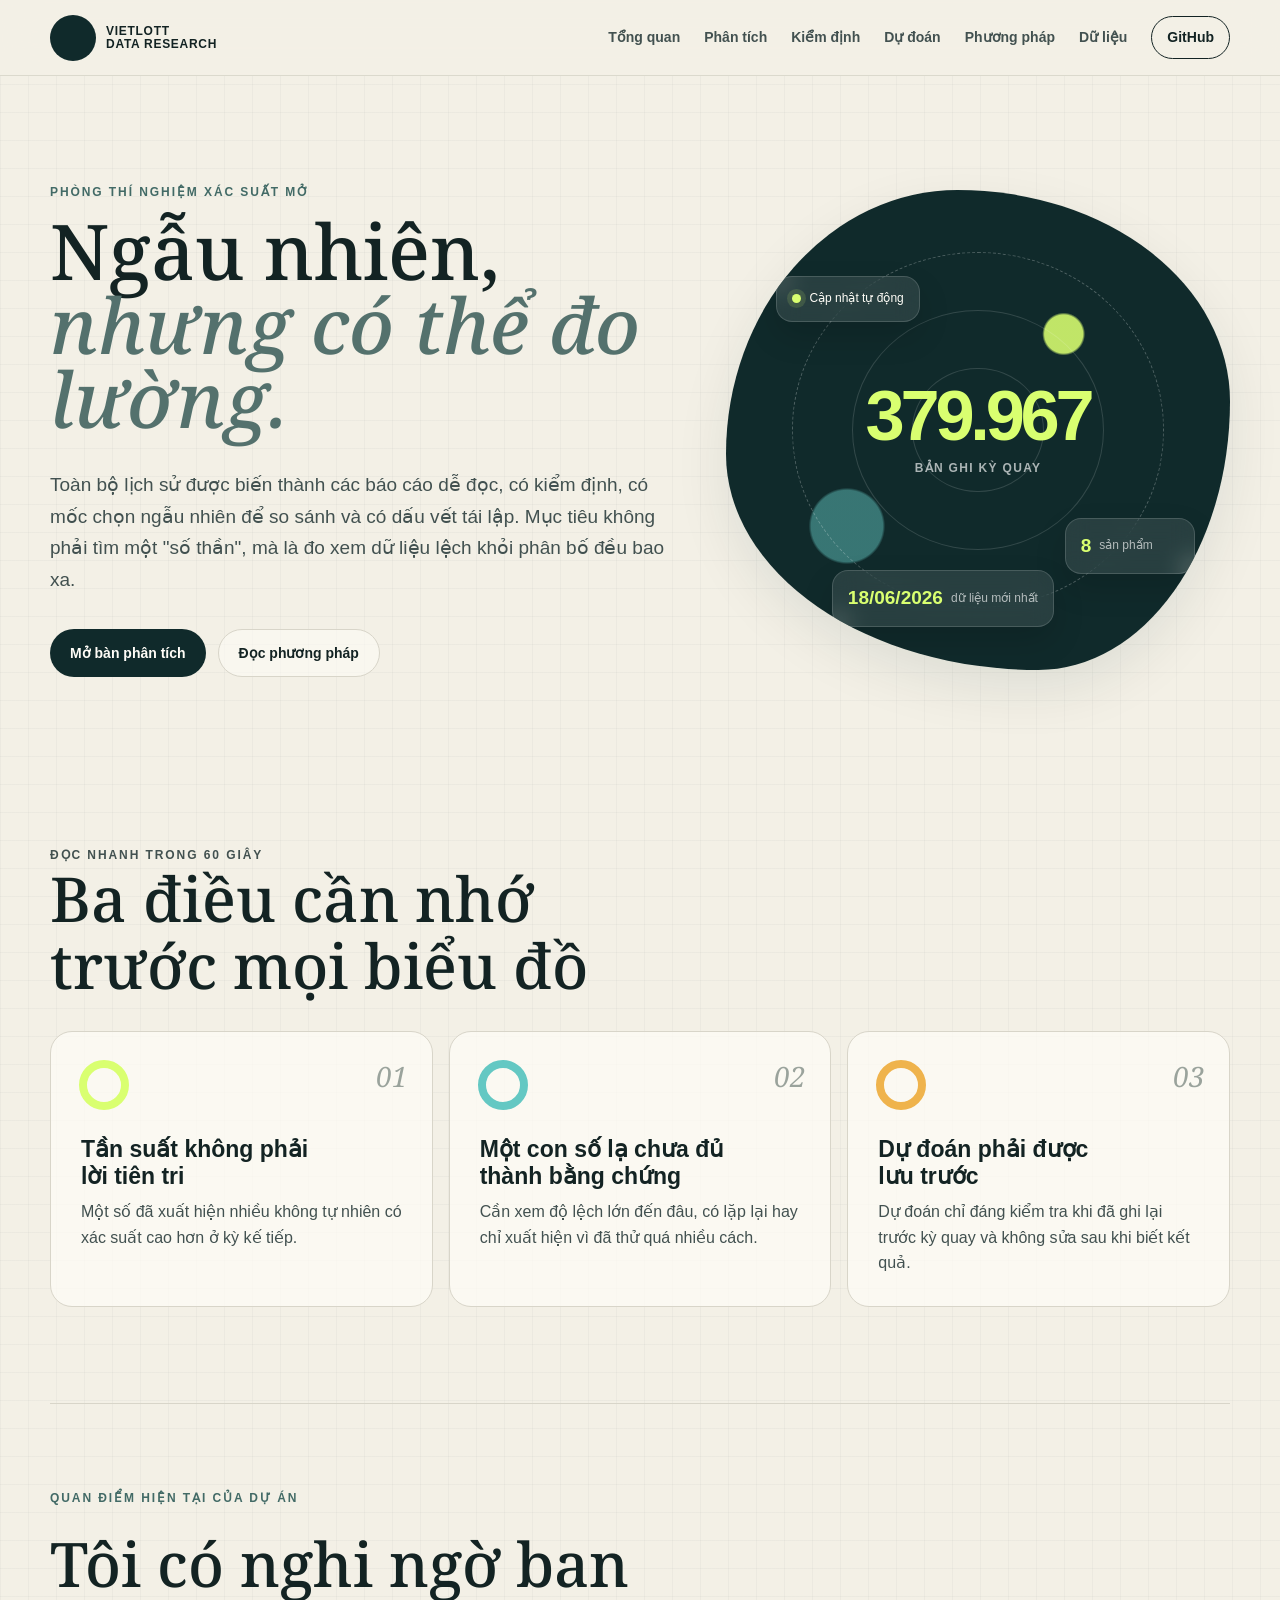
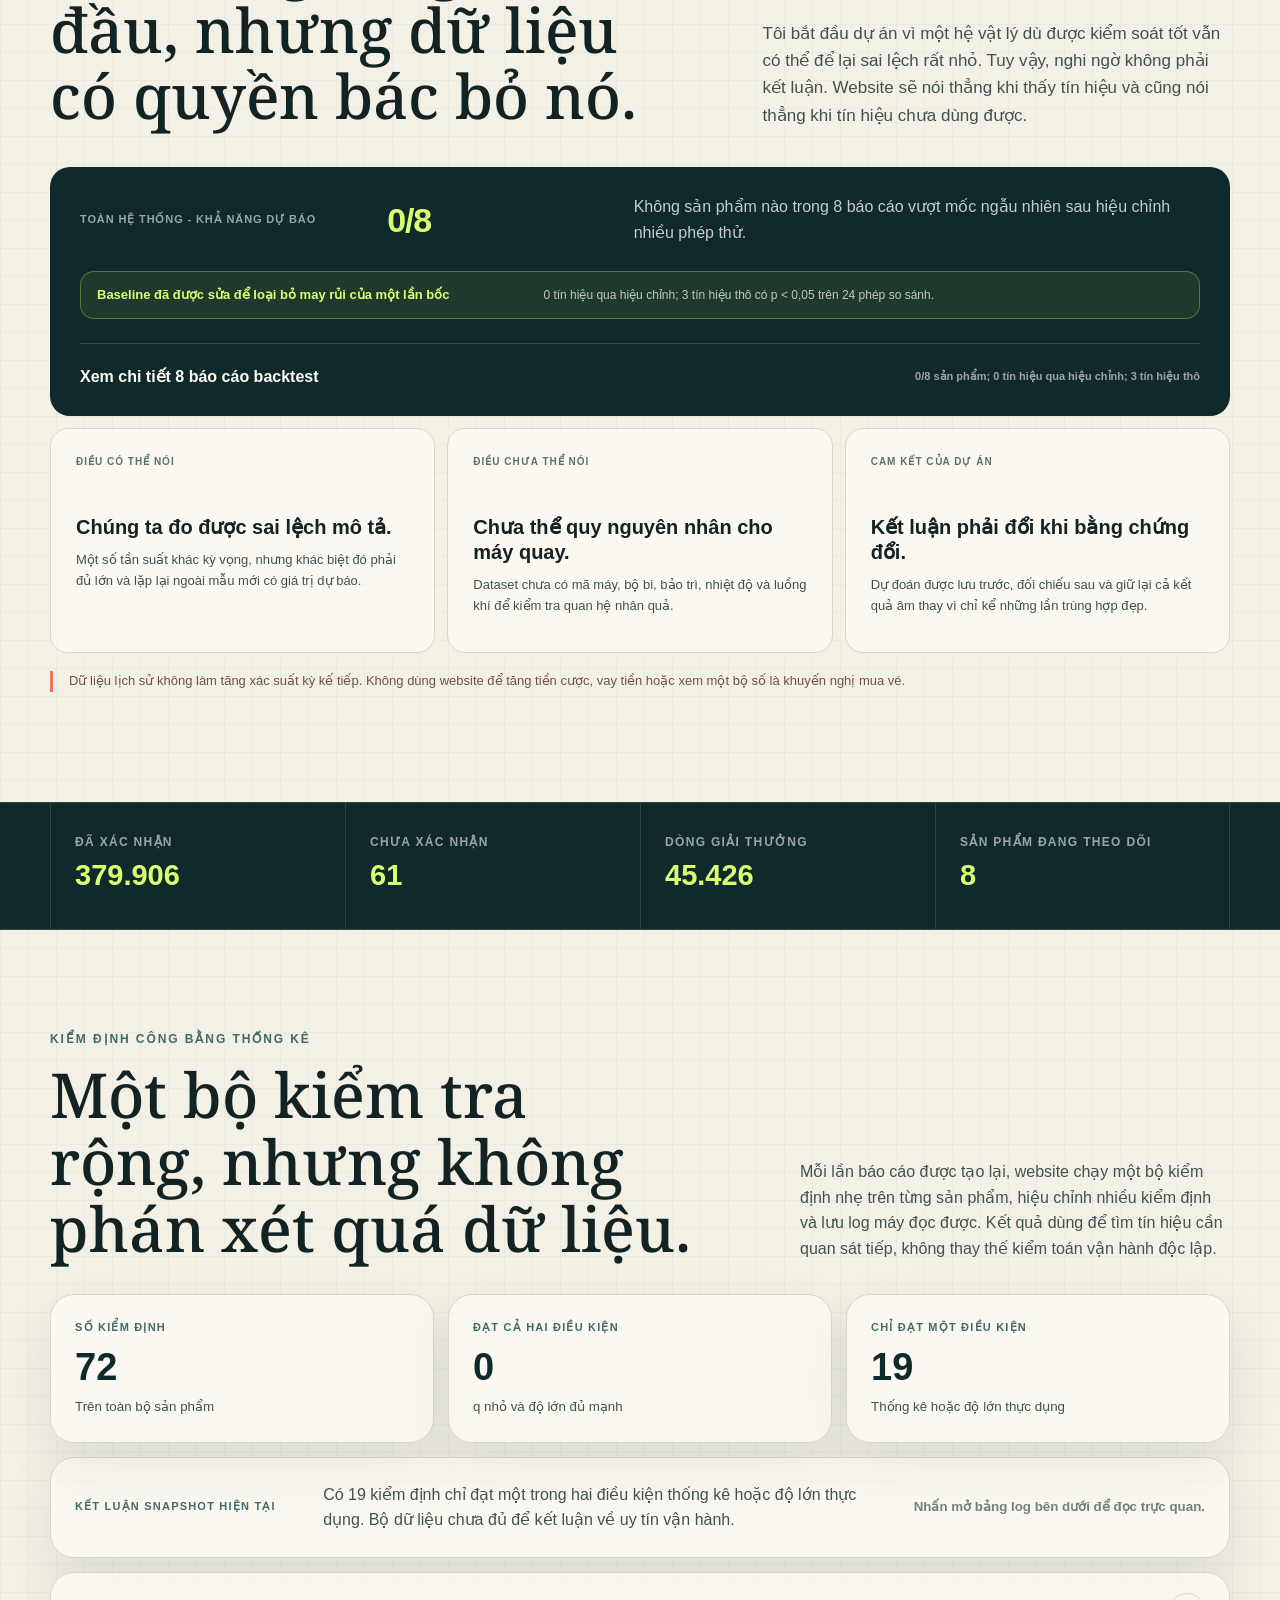
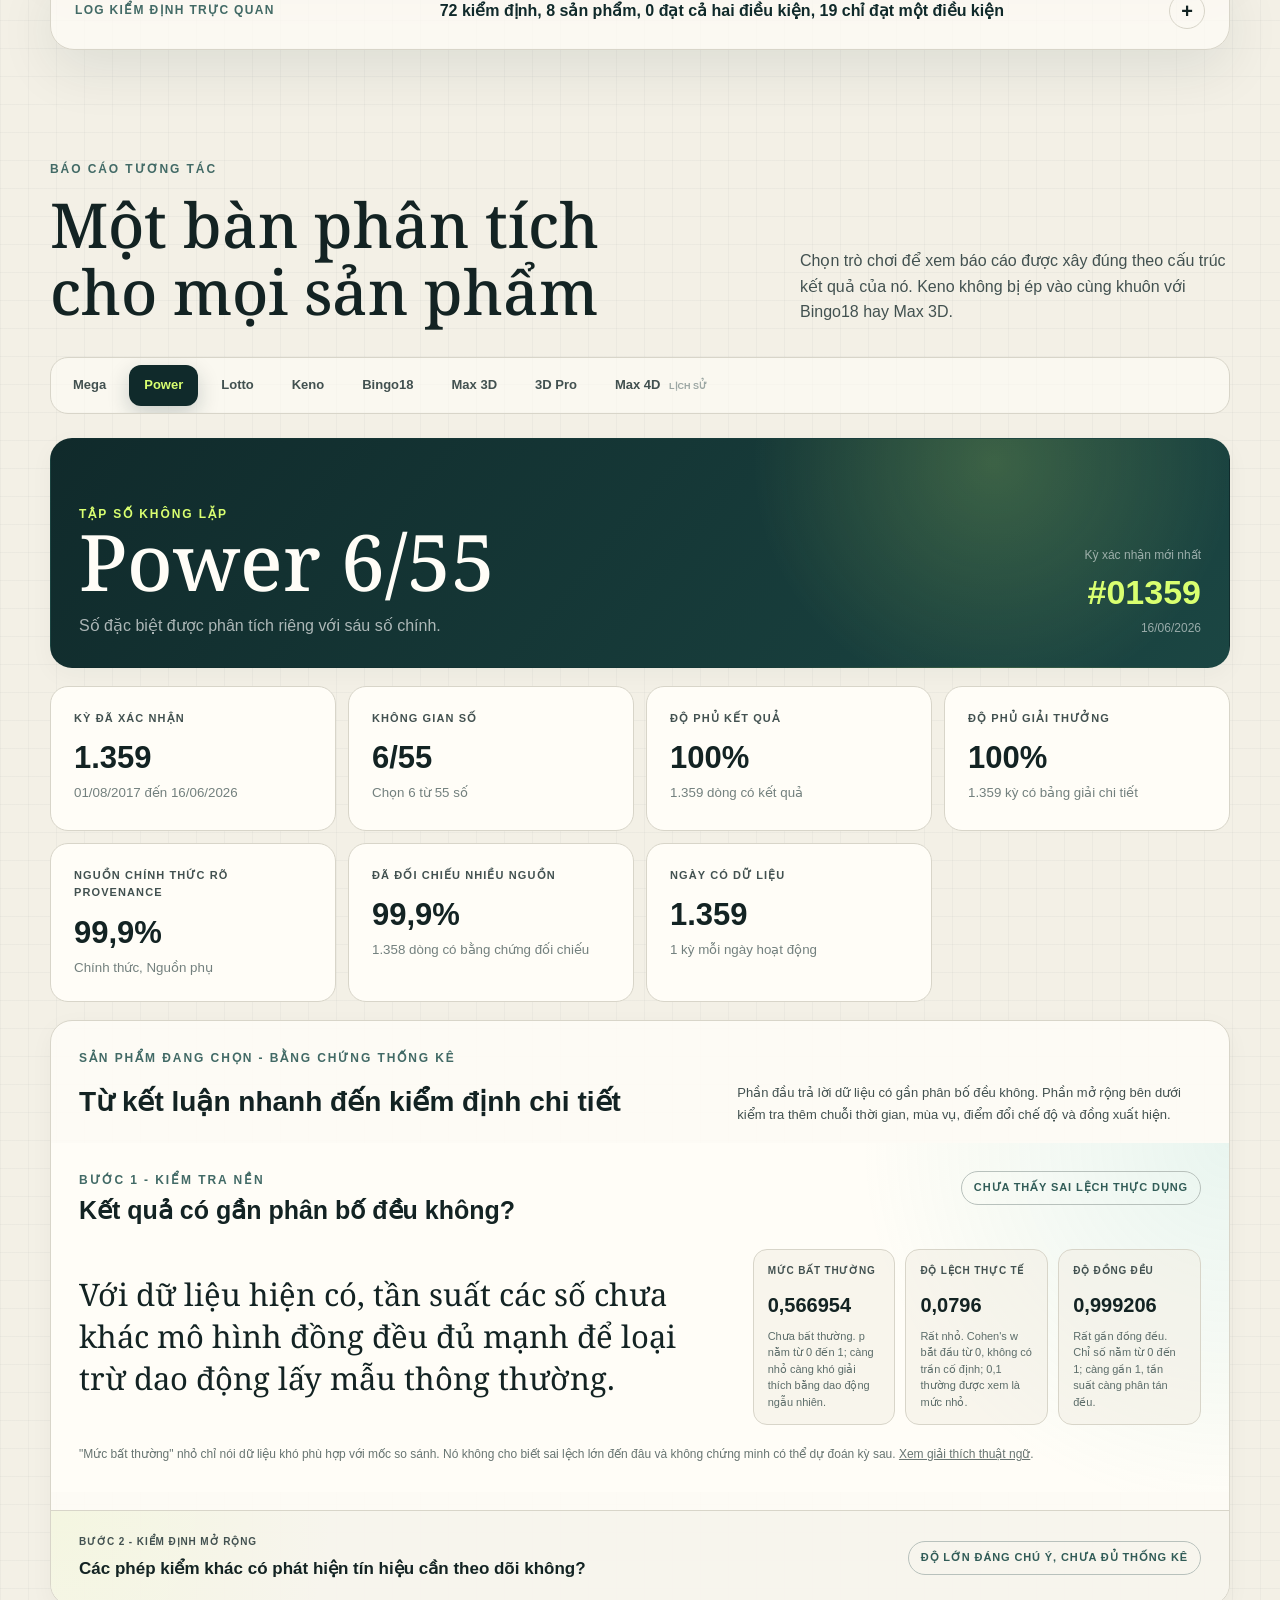
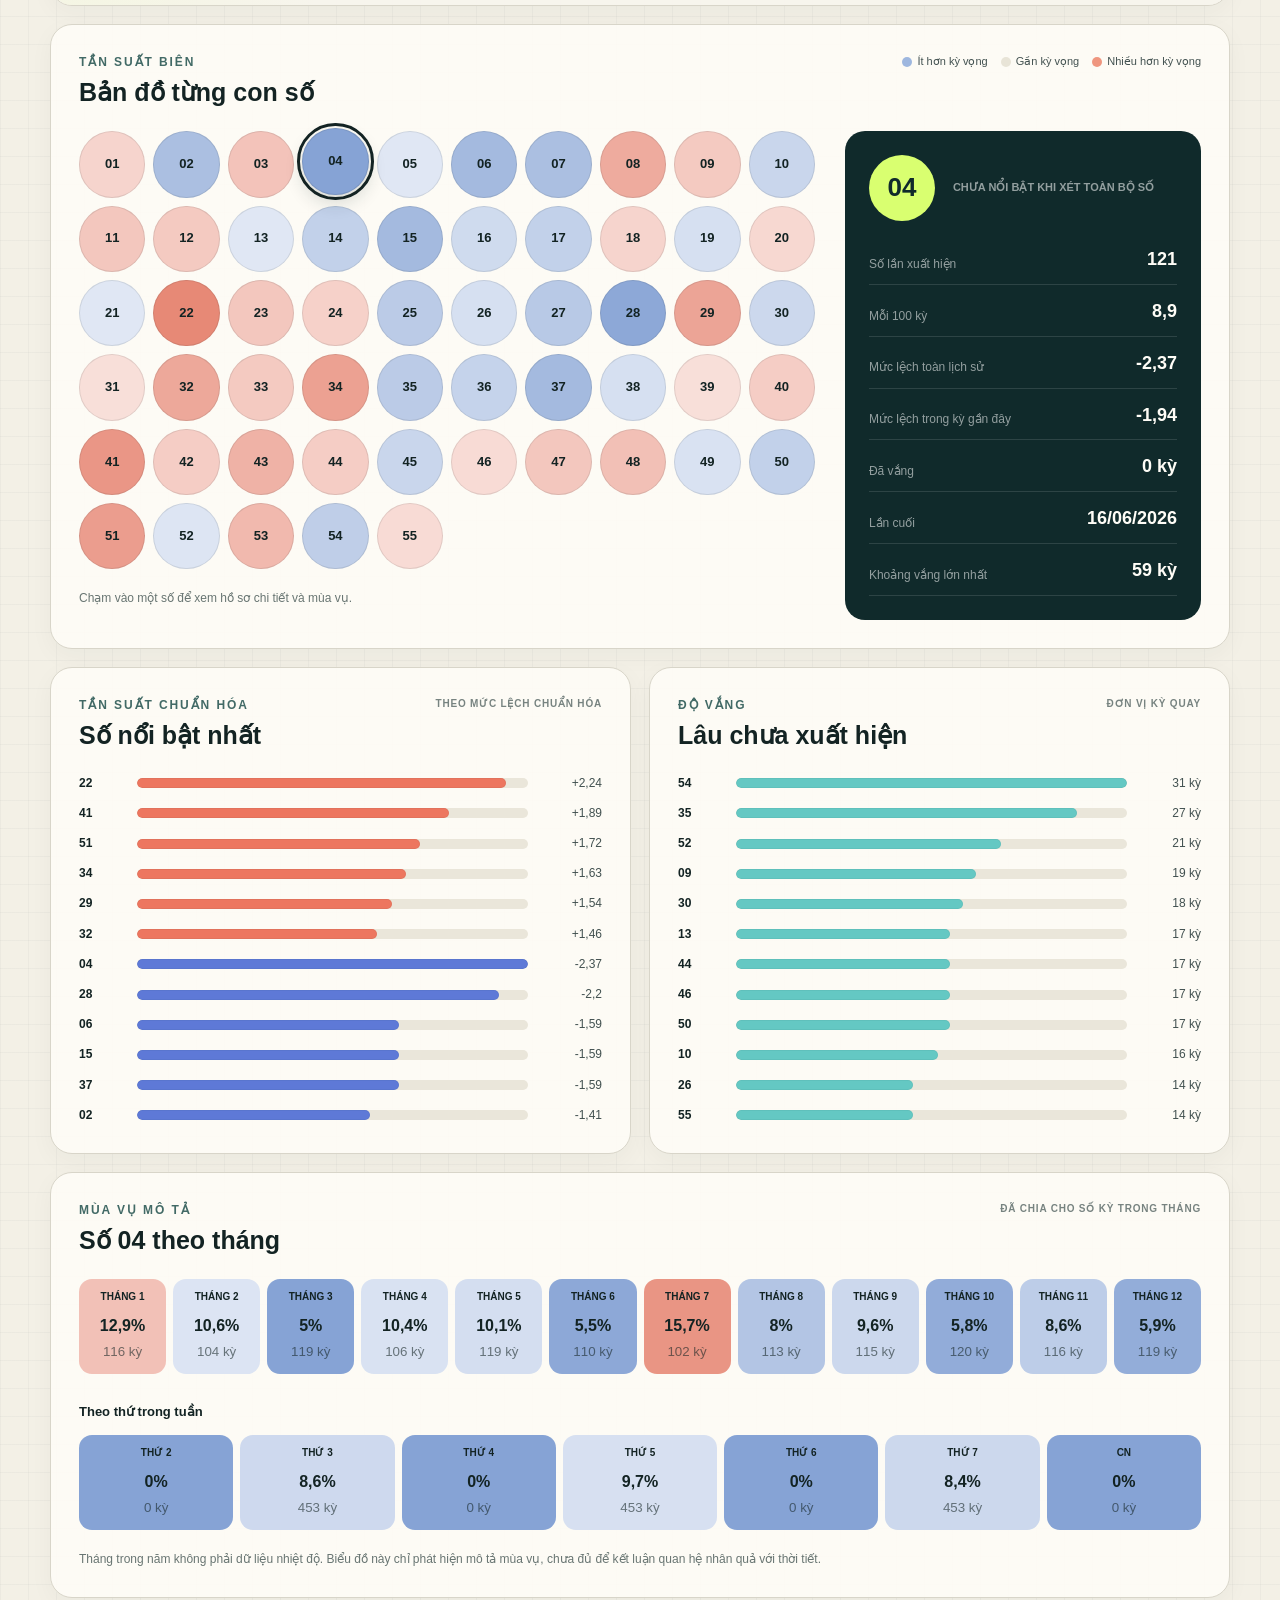
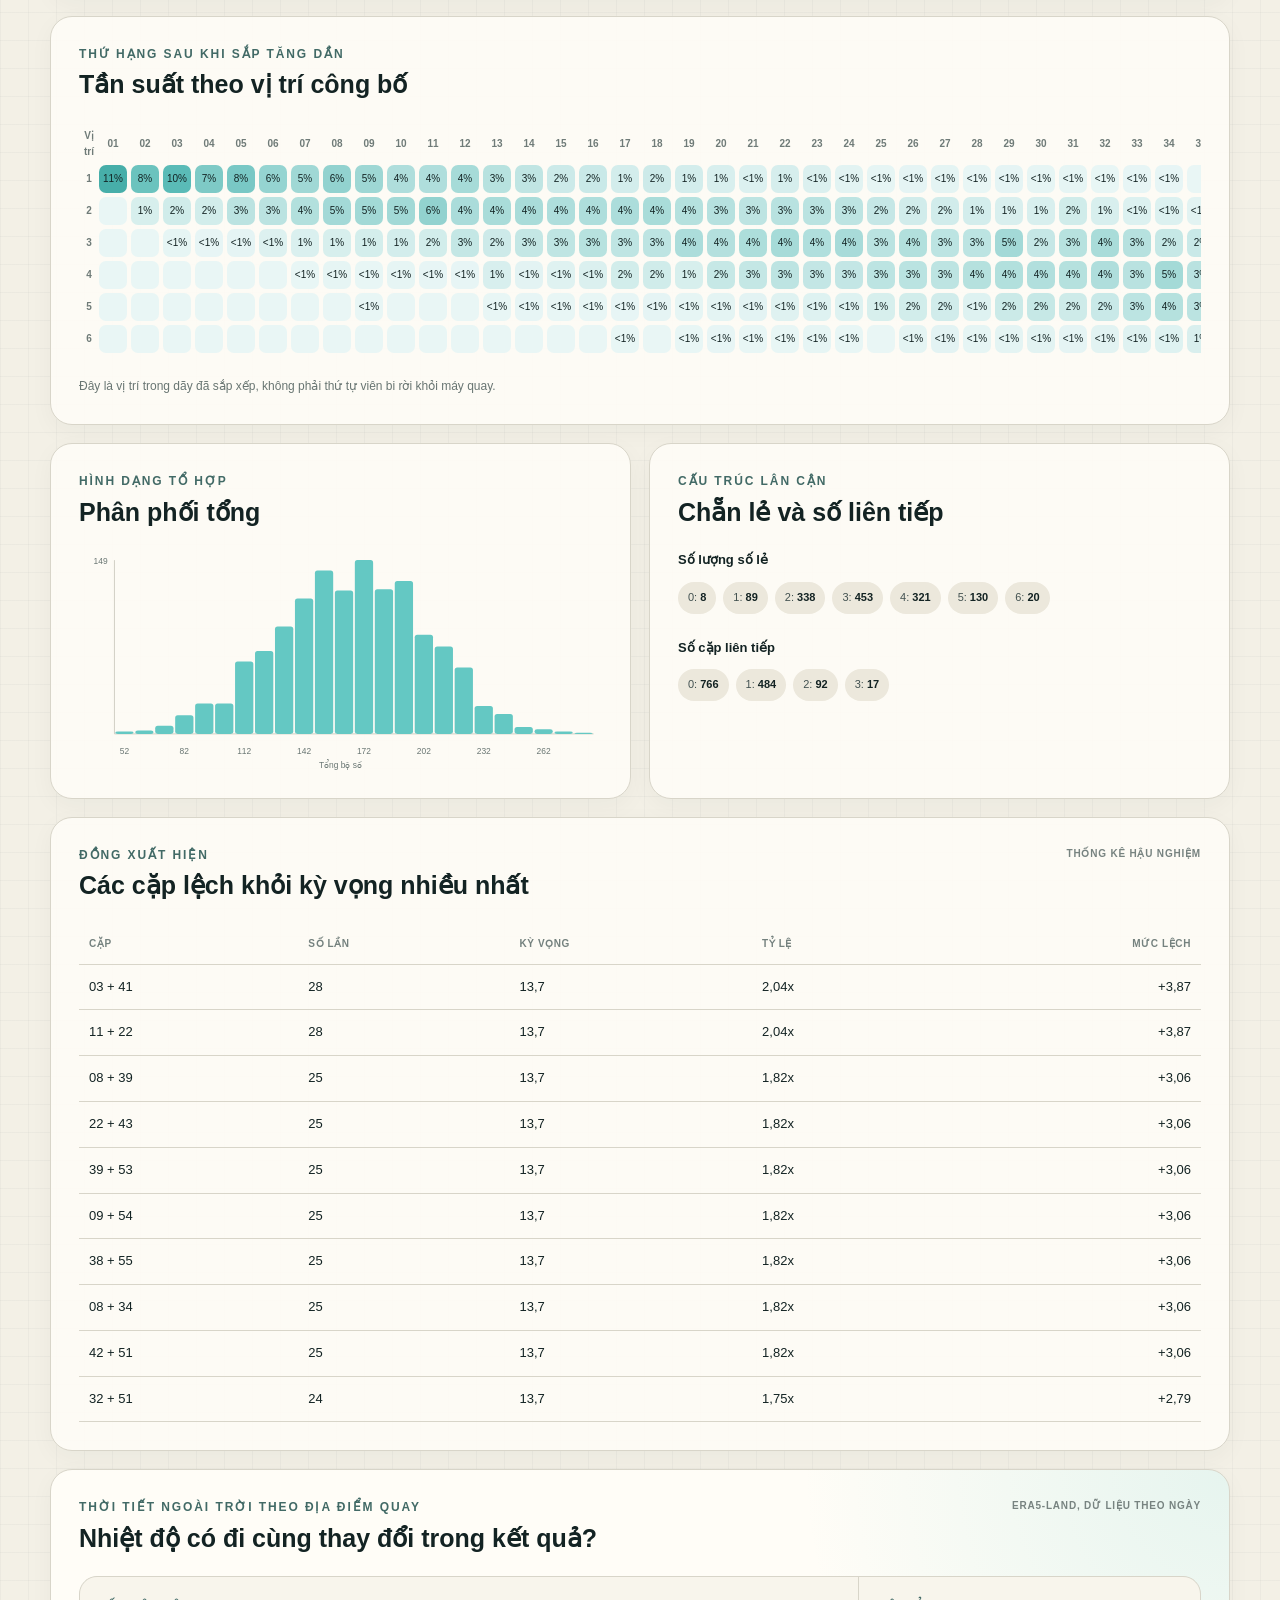
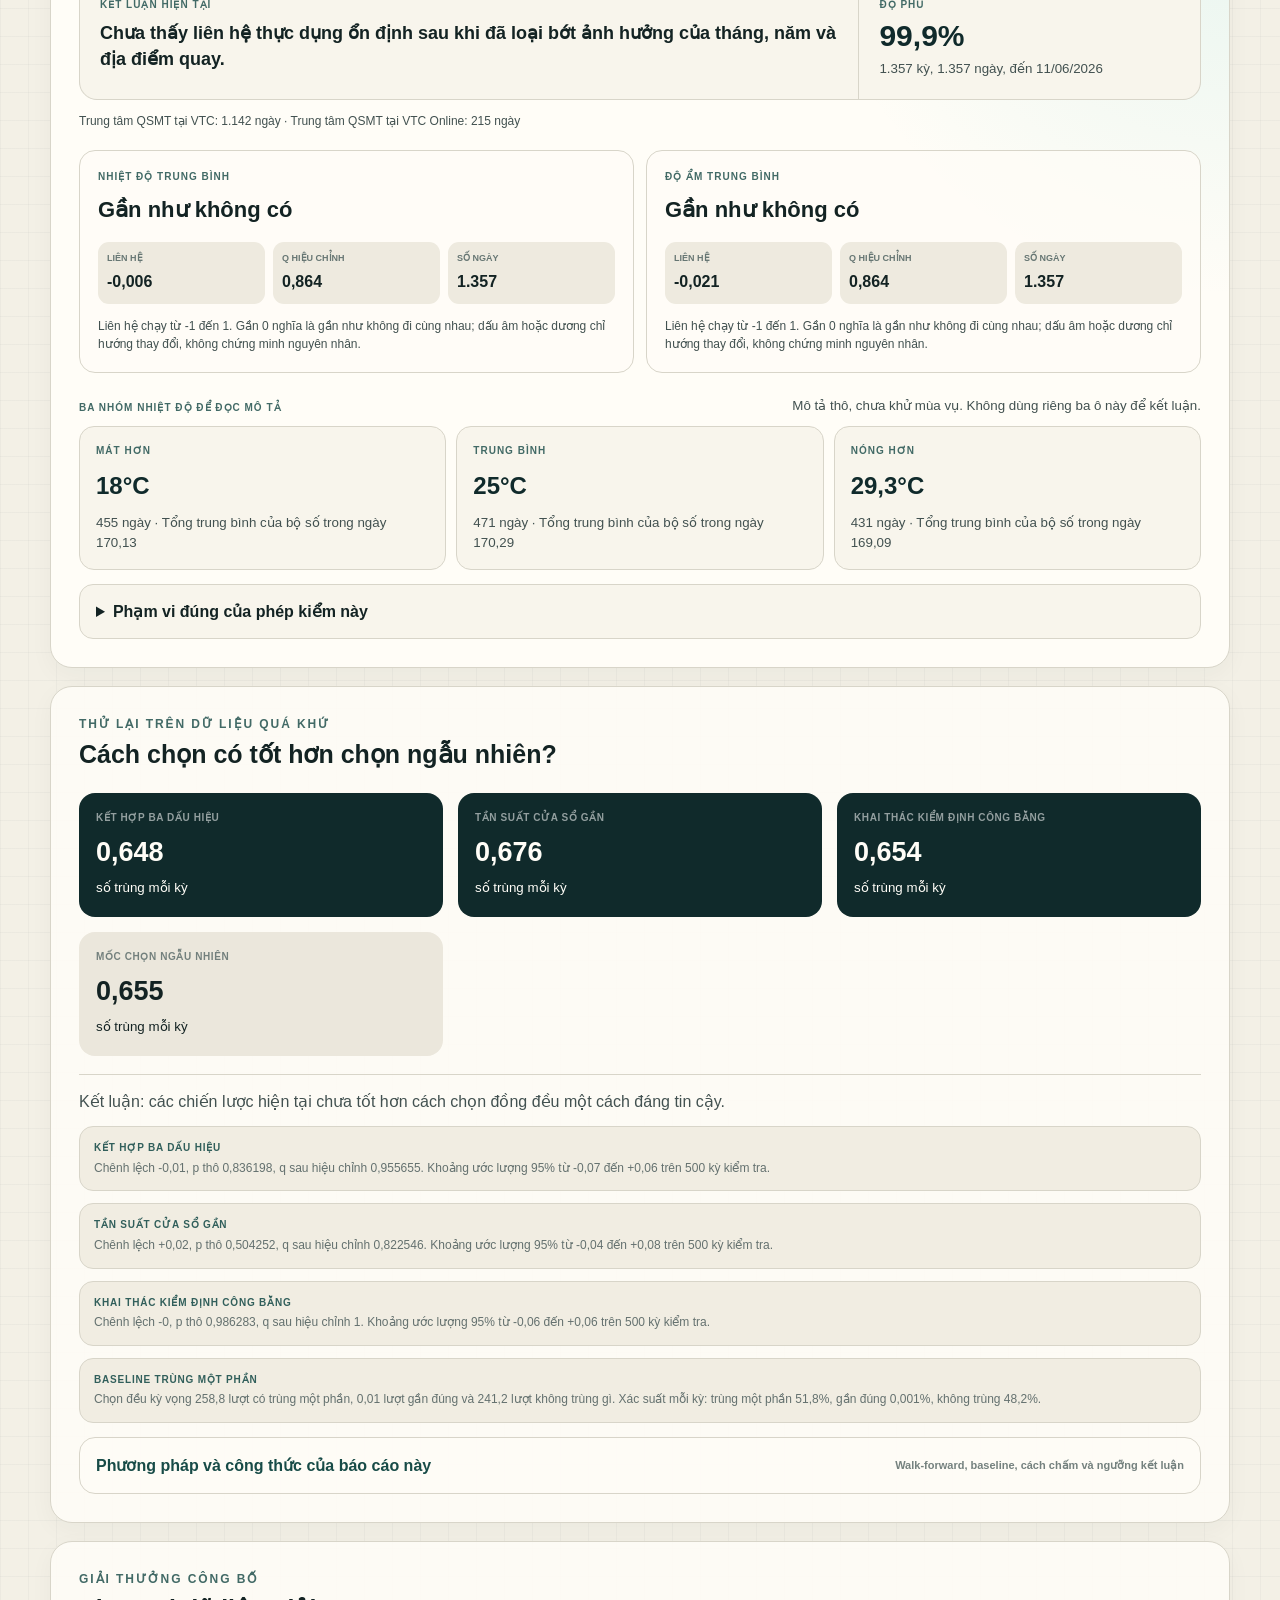
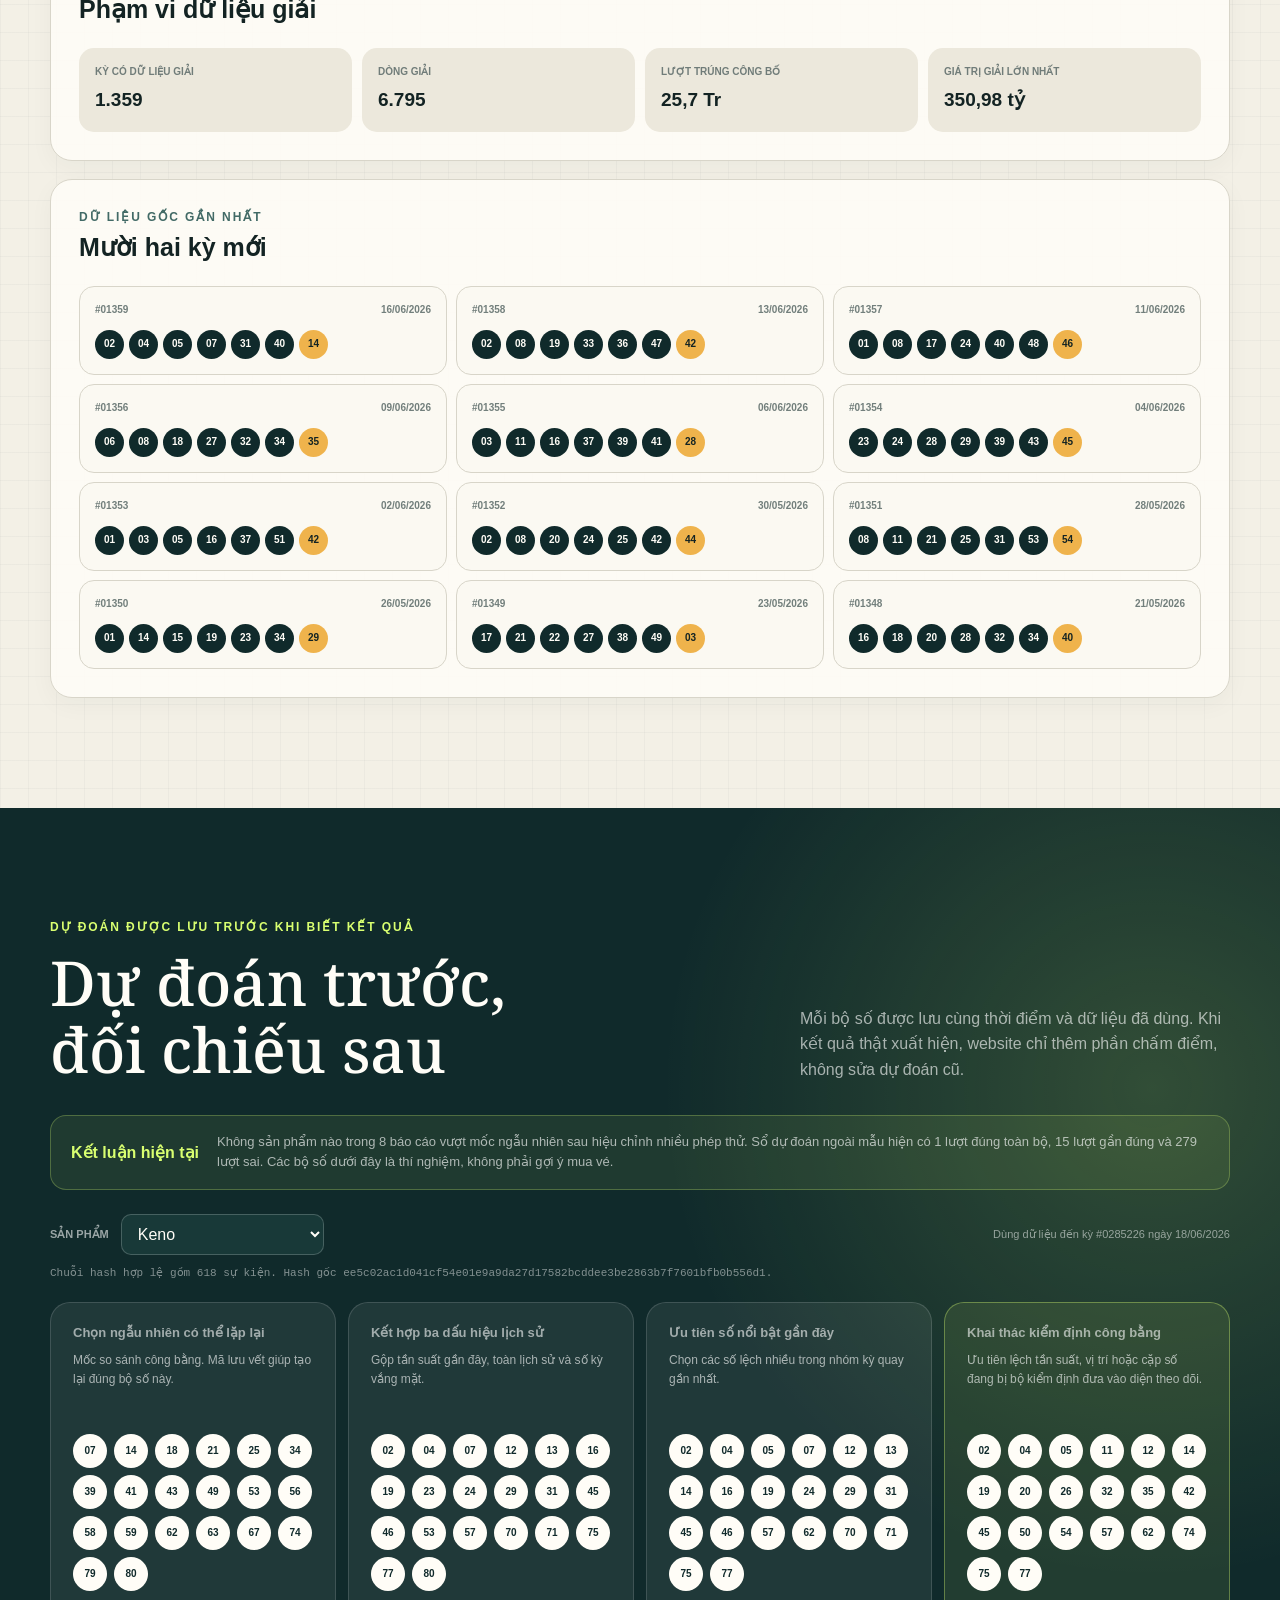
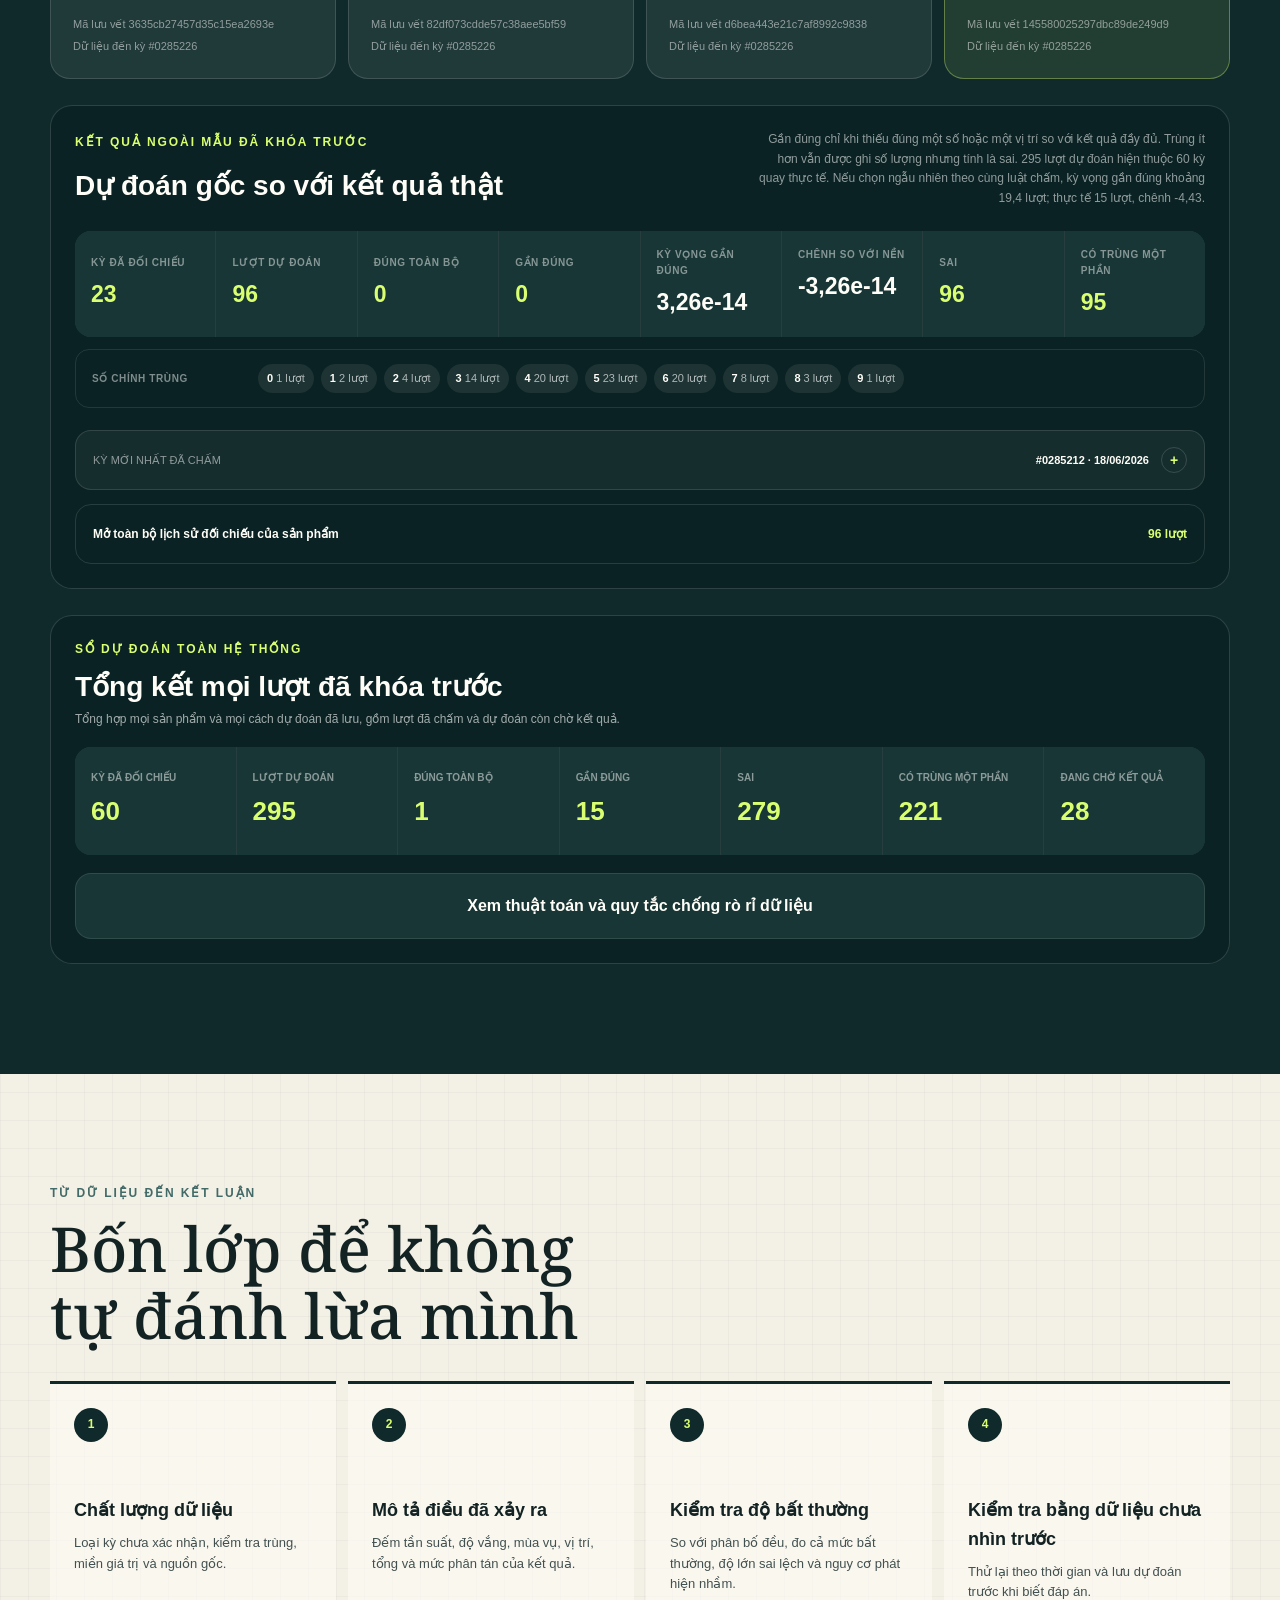
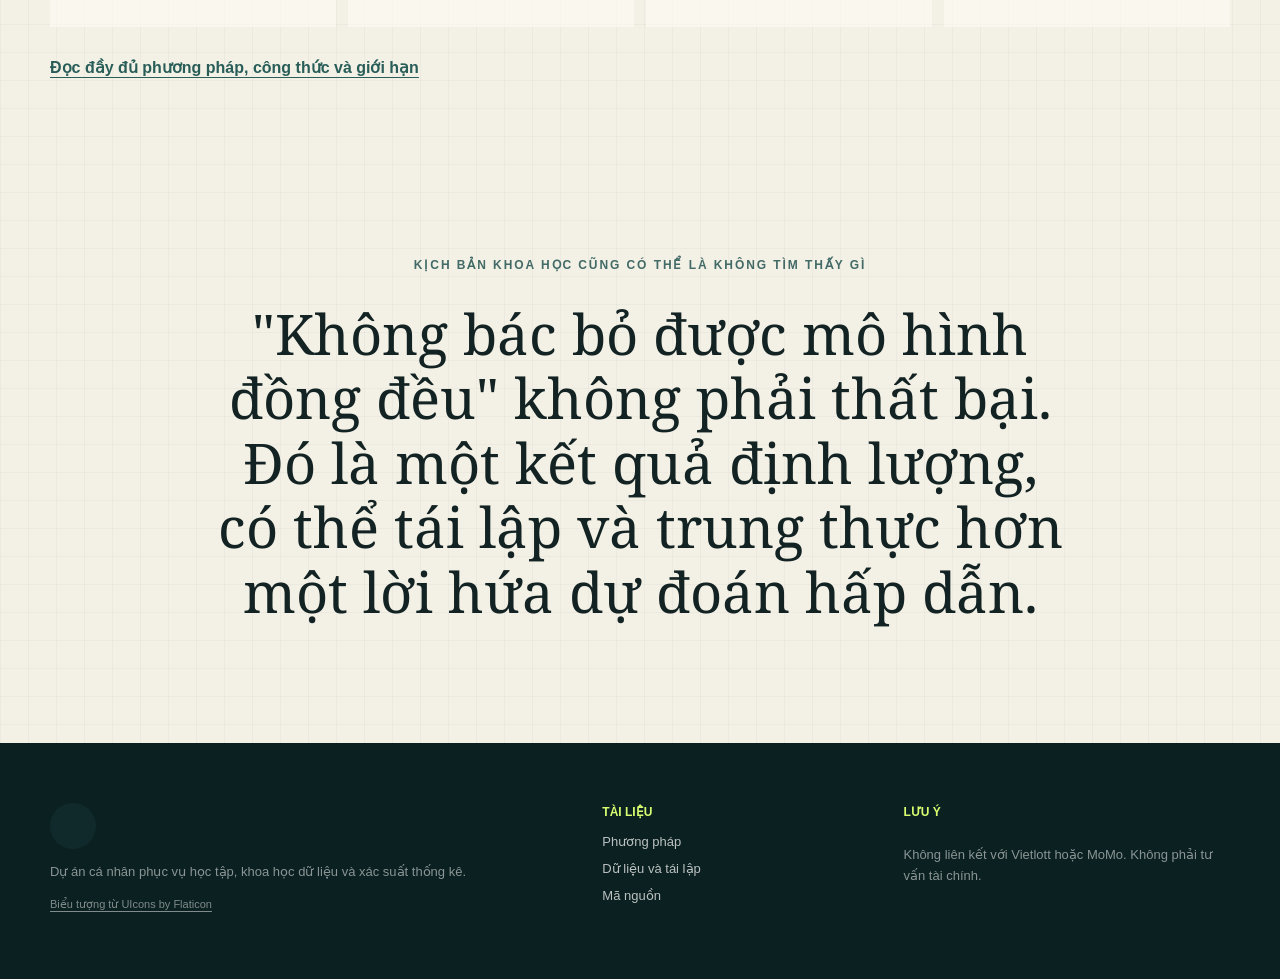
==== commit 6b62024f: "Split backtest formula selection phase" ====
--- a/site/index.html
+++ b/site/index.html
@@ -13,8 +13,8 @@
   <link rel="preconnect" href="https://fonts.gstatic.com" crossorigin>
   <link rel="stylesheet" href="https://fonts.googleapis.com/css2?family=Noto+Serif:ital,wght@0,400;0,500;1,400;1,500&amp;display=swap">
   <link rel="stylesheet" href="https://cdn-uicons.flaticon.com/3.0.0/uicons-regular-rounded/css/uicons-regular-rounded.css">
-  <link rel="stylesheet" href="assets/styles.css?v=20260618-3">
-  <script src="assets/app.js?v=20260618-4" defer></script>
+  <link rel="stylesheet" href="assets/styles.css?v=20260618-6">
+  <script src="assets/app.js?v=20260618-8" defer></script>
 </head>
 <body>
   <a class="skip-link" href="#main">Bỏ qua điều hướng</a>
--- a/site/assets/styles.css
+++ b/site/assets/styles.css
@@ -1408,6 +1408,7 @@
 }
 
 .evidence-audit {
+  min-width: 0;
   border-top: 1px solid var(--line);
   background:
     radial-gradient(circle at 0 0, rgb(217 255 112 / 10%), transparent 24%),
@@ -1442,6 +1443,7 @@
 }
 
 .evidence-audit-body {
+  min-width: 0;
   padding: 0 28px 28px;
 }
 
@@ -1539,6 +1541,10 @@
   padding: 12px;
 }
 
+.audit-test-list {
+  min-width: 0;
+}
+
 .audit-stat-guide {
   padding: 16px;
   border: 1px solid #bdd0c9;
@@ -1811,6 +1817,10 @@
   font-size: 13px;
 }
 
+.audit-test-metrics {
+  min-width: 0;
+}
+
 .audit-test-row dl {
   display: grid;
   grid-template-columns: repeat(2, 1fr);
@@ -1836,8 +1846,41 @@
   font-weight: 900;
 }
 
+.audit-permutation-note,
+.audit-bootstrap-note,
+.audit-change-point-note {
+  display: grid;
+  gap: 4px;
+  margin-top: 10px !important;
+  padding: 10px 12px;
+  border: 1px solid #c9d4cd;
+  border-radius: 12px;
+  background: #f7f5ec;
+}
+
+.audit-permutation-note strong,
+.audit-bootstrap-note strong,
+.audit-change-point-note strong {
+  margin: 0;
+  color: var(--ink);
+  font-size: 13px;
+}
+
+.audit-permutation-note span,
+.audit-bootstrap-note span,
+.audit-change-point-note span {
+  color: var(--ink-soft);
+  font-size: 11px;
+  font-weight: 750;
+  letter-spacing: 0;
+  line-height: 1.45;
+  text-transform: none;
+}
+
 .position-residual-panel {
+  min-width: 0;
   margin-top: 18px;
+  overflow: visible;
   padding: 24px;
   border: 1px solid var(--line);
   border-radius: 22px;
@@ -1876,6 +1919,7 @@
 }
 
 .position-residual-scroll {
+  max-width: 100%;
   margin-top: 20px;
   overflow-x: auto;
 }
@@ -2031,6 +2075,429 @@
 .position-tier-grid dd {
   margin-top: 4px;
   font-weight: 800;
+}
+
+.position-period-panel {
+  margin-top: 18px;
+  padding-top: 16px;
+  border-top: 1px solid rgb(10 46 47 / 10%);
+}
+
+.position-period-heading {
+  display: grid;
+  grid-template-columns: minmax(0, 0.85fr) minmax(0, 1.15fr);
+  gap: 16px;
+  align-items: start;
+}
+
+.position-period-heading span,
+.position-period-grid header span {
+  color: var(--muted);
+  font-size: 11px;
+  text-transform: uppercase;
+  letter-spacing: 0.08em;
+}
+
+.position-period-heading strong {
+  display: block;
+  margin-top: 4px;
+  font-size: 18px;
+}
+
+.position-period-heading p {
+  margin: 0;
+  color: var(--ink-soft);
+  font-size: 12px;
+  line-height: 1.6;
+}
+
+.position-period-grid {
+  display: grid;
+  grid-template-columns: repeat(3, minmax(0, 1fr));
+  gap: 10px;
+  margin-top: 12px;
+}
+
+.position-period-grid article {
+  min-width: 0;
+  padding: 12px;
+  border-radius: 12px;
+  background: #ffffff;
+}
+
+.position-period-grid header {
+  display: grid;
+  gap: 4px;
+}
+
+.position-period-grid header strong {
+  color: var(--forest);
+  font-size: 15px;
+}
+
+.position-period-grid header small {
+  color: var(--muted);
+  font-size: 11px;
+  font-weight: 750;
+}
+
+.position-period-grid dl {
+  display: grid;
+  grid-template-columns: repeat(2, minmax(0, 1fr));
+  gap: 8px;
+  margin: 10px 0 0;
+}
+
+.position-period-grid dl div {
+  min-height: 56px;
+  padding: 8px;
+  border-radius: 10px;
+  background: #f5f1e8;
+}
+
+.position-period-grid dt,
+.position-period-grid dd {
+  margin: 0;
+}
+
+.position-period-grid dt {
+  color: var(--muted);
+  font-size: 11px;
+}
+
+.position-period-grid dd {
+  margin-top: 4px;
+  font-weight: 800;
+}
+
+.position-period-residuals {
+  display: flex;
+  flex-wrap: wrap;
+  gap: 6px;
+  margin-top: 10px;
+}
+
+.position-period-residuals span {
+  display: inline-flex;
+  gap: 5px;
+  align-items: center;
+  padding: 6px 8px;
+  border-radius: 999px;
+  background: #ecf1e8;
+  color: #426a66;
+  font-size: 11px;
+  font-weight: 800;
+}
+
+.position-period-residuals b {
+  color: var(--forest);
+}
+
+.position-source-panel {
+  margin-top: 18px;
+  padding-top: 16px;
+  border-top: 1px solid rgb(10 46 47 / 10%);
+}
+
+.position-source-heading {
+  display: grid;
+  grid-template-columns: minmax(0, 0.85fr) minmax(0, 1.15fr);
+  gap: 16px;
+  align-items: start;
+}
+
+.position-source-heading span,
+.position-source-grid header span {
+  color: var(--muted);
+  font-size: 11px;
+  text-transform: uppercase;
+  letter-spacing: 0.08em;
+}
+
+.position-source-heading strong {
+  display: block;
+  margin-top: 4px;
+  font-size: 18px;
+}
+
+.position-source-heading p {
+  margin: 0;
+  color: var(--ink-soft);
+  font-size: 12px;
+  line-height: 1.6;
+}
+
+.position-source-status {
+  display: flex;
+  flex-wrap: wrap;
+  gap: 8px;
+  align-items: center;
+  margin-top: 12px;
+}
+
+.position-source-status span,
+.position-source-status strong {
+  padding: 7px 10px;
+  border-radius: 999px;
+  background: #ecf1e8;
+  color: #315c57;
+  font-size: 11px;
+  font-weight: 850;
+}
+
+.position-source-grid {
+  display: grid;
+  grid-template-columns: repeat(2, minmax(0, 1fr));
+  gap: 10px;
+  margin-top: 12px;
+}
+
+.position-source-grid article {
+  min-width: 0;
+  padding: 12px;
+  border-left: 4px solid #9ab7a5;
+  border-radius: 12px;
+  background: #ffffff;
+}
+
+.position-source-grid article.too_small {
+  border-left-color: #b7944f;
+  background: #fbf6ea;
+}
+
+.position-source-grid header {
+  display: grid;
+  gap: 4px;
+}
+
+.position-source-grid header strong {
+  color: var(--forest);
+  font-size: 16px;
+}
+
+.position-source-grid header small {
+  color: var(--muted);
+  font-size: 11px;
+  font-weight: 750;
+  overflow-wrap: anywhere;
+}
+
+.position-source-grid dl {
+  display: grid;
+  grid-template-columns: repeat(2, minmax(0, 1fr));
+  gap: 8px;
+  margin: 10px 0 0;
+}
+
+.position-source-grid dl div {
+  min-height: 56px;
+  padding: 8px;
+  border-radius: 10px;
+  background: #f5f1e8;
+}
+
+.position-source-grid dt,
+.position-source-grid dd {
+  margin: 0;
+}
+
+.position-source-grid dt {
+  color: var(--muted);
+  font-size: 11px;
+}
+
+.position-source-grid dd {
+  margin-top: 4px;
+  font-weight: 800;
+}
+
+.position-source-grid p {
+  margin: 10px 0 0;
+  color: var(--ink-soft);
+  font-size: 12px;
+  line-height: 1.5;
+}
+
+.position-source-residuals {
+  display: flex;
+  flex-wrap: wrap;
+  gap: 6px;
+  margin-top: 10px;
+}
+
+.position-source-residuals span {
+  display: inline-flex;
+  gap: 5px;
+  align-items: center;
+  max-width: 100%;
+  padding: 6px 8px;
+  border-radius: 999px;
+  background: #ecf1e8;
+  color: #426a66;
+  font-size: 11px;
+  font-weight: 800;
+  overflow-wrap: anywhere;
+}
+
+.position-source-residuals b {
+  color: var(--forest);
+}
+
+.position-source-sensitivity-panel {
+  margin-top: 18px;
+  padding-top: 16px;
+  border-top: 1px solid rgb(10 46 47 / 10%);
+}
+
+.position-source-sensitivity-heading {
+  display: grid;
+  grid-template-columns: minmax(0, 0.85fr) minmax(0, 1.15fr);
+  gap: 16px;
+  align-items: start;
+}
+
+.position-source-sensitivity-heading span,
+.position-source-sensitivity-grid header span {
+  color: var(--muted);
+  font-size: 11px;
+  text-transform: uppercase;
+  letter-spacing: 0.08em;
+}
+
+.position-source-sensitivity-heading strong {
+  display: block;
+  margin-top: 4px;
+  font-size: 18px;
+}
+
+.position-source-sensitivity-heading p {
+  margin: 0;
+  color: var(--ink-soft);
+  font-size: 12px;
+  line-height: 1.6;
+}
+
+.position-source-sensitivity-status {
+  display: flex;
+  flex-wrap: wrap;
+  gap: 8px;
+  align-items: center;
+  margin-top: 12px;
+}
+
+.position-source-sensitivity-status span,
+.position-source-sensitivity-status strong,
+.position-source-sensitivity-status em {
+  padding: 7px 10px;
+  border-radius: 999px;
+  background: #ecf1e8;
+  color: #315c57;
+  font-size: 11px;
+  font-style: normal;
+  font-weight: 850;
+}
+
+.position-source-sensitivity-status em {
+  background: #f5f1e8;
+  color: var(--ink-soft);
+}
+
+.position-source-sensitivity-grid {
+  display: grid;
+  grid-template-columns: repeat(2, minmax(0, 1fr));
+  gap: 10px;
+  margin-top: 12px;
+}
+
+.position-source-sensitivity-grid article {
+  min-width: 0;
+  padding: 12px;
+  border-left: 4px solid #6d9f95;
+  border-radius: 12px;
+  background: #ffffff;
+}
+
+.position-source-sensitivity-grid article.too_small {
+  border-left-color: #b7944f;
+  background: #fbf6ea;
+}
+
+.position-source-sensitivity-grid header {
+  display: grid;
+  gap: 4px;
+}
+
+.position-source-sensitivity-grid header strong {
+  color: var(--forest);
+  font-size: 16px;
+}
+
+.position-source-sensitivity-grid header small {
+  color: var(--muted);
+  font-size: 11px;
+  font-weight: 750;
+  overflow-wrap: anywhere;
+}
+
+.position-source-sensitivity-grid dl {
+  display: grid;
+  grid-template-columns: repeat(3, minmax(0, 1fr));
+  gap: 8px;
+  margin: 10px 0 0;
+}
+
+.position-source-sensitivity-grid dl div {
+  min-height: 56px;
+  padding: 8px;
+  border-radius: 10px;
+  background: #f5f1e8;
+}
+
+.position-source-sensitivity-grid dt,
+.position-source-sensitivity-grid dd {
+  margin: 0;
+}
+
+.position-source-sensitivity-grid dt {
+  color: var(--muted);
+  font-size: 11px;
+}
+
+.position-source-sensitivity-grid dd {
+  margin-top: 4px;
+  font-weight: 800;
+}
+
+.position-source-sensitivity-grid p {
+  margin: 10px 0 0;
+  color: var(--ink-soft);
+  font-size: 12px;
+  line-height: 1.5;
+}
+
+.position-source-sensitivity-residuals {
+  display: flex;
+  flex-wrap: wrap;
+  gap: 6px;
+  margin-top: 10px;
+}
+
+.position-source-sensitivity-residuals span {
+  display: inline-flex;
+  gap: 5px;
+  align-items: center;
+  max-width: 100%;
+  padding: 6px 8px;
+  border-radius: 999px;
+  background: #ecf1e8;
+  color: #426a66;
+  font-size: 11px;
+  font-weight: 800;
+  overflow-wrap: anywhere;
+}
+
+.position-source-sensitivity-residuals b {
+  color: var(--forest);
 }
 
 .audit-family-list {
@@ -2170,6 +2637,14 @@
   display: grid;
   grid-template-columns: repeat(2, minmax(0, 1fr));
   gap: 18px;
+}
+
+.backtest-prize-grid {
+  grid-template-columns: 1fr;
+}
+
+.backtest-prize-grid .prize-report {
+  grid-template-columns: repeat(4, minmax(0, 1fr));
 }
 
 .number-map-layout {
@@ -2454,6 +2929,13 @@
 
 .table-wrap {
   overflow-x: auto;
+}
+
+.table-note {
+  margin: 14px 0 0;
+  color: var(--ink-soft);
+  font-size: 14px;
+  line-height: 1.75;
 }
 
 .data-table {
@@ -2890,17 +3372,37 @@
 
 .prediction-product-metrics {
   display: grid;
-  grid-template-columns: repeat(6, 1fr);
+  grid-template-columns: repeat(auto-fit, minmax(135px, 1fr));
   gap: 1px;
   overflow: hidden;
   border-radius: 16px;
   background: rgb(255 255 255 / 12%);
 }
 
-.prediction-product-metrics > div {
+.prediction-product-metric {
   min-width: 0;
   padding: 16px;
+  border: 0;
   background: #173635;
+  color: inherit;
+  cursor: pointer;
+  font: inherit;
+  text-align: left;
+}
+
+.prediction-product-metric.static {
+  cursor: default;
+}
+
+.prediction-product-metric.static strong {
+  color: var(--paper);
+}
+
+button.prediction-product-metric:hover,
+button.prediction-product-metric:focus-visible {
+  background: #1c4240;
+  outline: 2px solid rgb(212 255 91 / 54%);
+  outline-offset: -2px;
 }
 
 .prediction-product-metrics span,
@@ -2955,17 +3457,62 @@
   margin-top: 22px;
 }
 
+.prediction-latest-panel {
+  overflow: hidden;
+  border: 1px solid rgb(255 255 255 / 12%);
+  border-radius: 16px;
+  background: rgb(255 255 255 / 5%);
+}
+
 .prediction-comparison-heading {
   display: flex;
+  min-height: 58px;
+  gap: 12px;
   align-items: center;
   justify-content: space-between;
+  padding: 14px 17px;
   color: rgb(255 255 255 / 52%);
+  cursor: pointer;
   font-size: 11px;
+  list-style: none;
   text-transform: uppercase;
 }
 
+.prediction-comparison-heading::-webkit-details-marker {
+  display: none;
+}
+
 .prediction-comparison-heading strong {
+  margin-left: auto;
   color: var(--paper);
+}
+
+.prediction-comparison-heading::after {
+  content: "+";
+  display: grid;
+  width: 24px;
+  height: 24px;
+  flex: 0 0 auto;
+  place-items: center;
+  border: 1px solid rgb(255 255 255 / 15%);
+  border-radius: 999px;
+  color: var(--acid);
+  font-size: 14px;
+  font-weight: 900;
+}
+
+.prediction-latest-panel[open] .prediction-comparison-heading::after {
+  content: "-";
+}
+
+.prediction-latest-list {
+  display: grid;
+  gap: 10px;
+  padding: 0 14px 14px;
+}
+
+.prediction-latest-panel:not([open]) > .prediction-latest-list {
+  display: none;
 }
 
 .prediction-evaluation {
@@ -3175,43 +3722,43 @@
 
 .archive-summary {
   display: grid;
+  gap: 18px;
+  margin-top: 26px;
+  padding: 24px;
+  overflow: visible;
+  border: 1px solid rgb(255 255 255 / 14%);
+  border-radius: 22px;
+  background: rgb(3 25 26 / 42%);
+}
+
+.archive-summary .archive-summary-heading {
+  min-height: auto;
+  padding: 0;
+  background: transparent;
+}
+
+.archive-summary-groups {
+  display: grid;
+  gap: 14px;
+  background: transparent;
+}
+
+.archive-metric-grid {
+  display: grid;
   gap: 1px;
-  margin-top: 18px;
   overflow: hidden;
   border-radius: 16px;
   background: rgb(255 255 255 / 12%);
 }
 
-.archive-summary .archive-summary-heading {
-  min-height: auto;
-  padding: 18px 20px;
-  background: #123130;
-}
-
-.archive-summary-groups {
-  display: grid;
-  gap: 1px;
-  background: rgb(255 255 255 / 12%);
-}
-
-.archive-metric-grid {
-  display: grid;
-  gap: 1px;
-  background: rgb(255 255 255 / 12%);
-}
-
-.archive-status-grid {
-  grid-template-columns: repeat(4, 1fr);
-}
-
-.archive-evaluated-grid {
-  grid-template-columns: repeat(6, 1fr);
+.archive-overview-grid {
+  grid-template-columns: repeat(7, minmax(0, 1fr));
 }
 
 .archive-metric {
   min-width: 0;
-  min-height: 105px;
-  padding: 19px;
+  min-height: 108px;
+  padding: 16px;
   border: 0;
   background: #173635;
   color: inherit;
@@ -3227,18 +3774,21 @@
   outline-offset: -2px;
 }
 
-.archive-summary-heading span,
-.archive-detail-heading span {
+.archive-summary-heading span {
+  display: block;
   color: var(--acid);
-}
-
-.archive-summary-heading strong,
-.archive-detail-heading strong {
-  display: block;
-  margin-top: 4px;
+  font-size: 12px;
+  font-weight: 900;
+  letter-spacing: 0.16em;
+  text-transform: uppercase;
+}
+
+.archive-summary-heading strong {
+  display: block;
+  margin-top: 10px;
   color: var(--paper);
-  font-size: 20px;
-  line-height: 1.25;
+  font-size: 28px;
+  line-height: 1.2;
 }
 
 .archive-summary-heading p {
@@ -3249,8 +3799,7 @@
   line-height: 1.6;
 }
 
-.archive-metric span,
-.archive-detail-heading span {
+.archive-metric span {
   display: block;
   color: rgb(255 255 255 / 50%);
   font-size: 10px;
@@ -3258,6 +3807,22 @@
   text-transform: uppercase;
 }
 
+.archive-detail-heading span {
+  display: block;
+  color: var(--acid);
+  font-size: 10px;
+  font-weight: 850;
+  text-transform: uppercase;
+}
+
+.archive-detail-heading strong {
+  display: block;
+  margin-top: 4px;
+  color: var(--paper);
+  font-size: 20px;
+  line-height: 1.25;
+}
+
 .archive-metric strong {
   display: block;
   margin-top: 5px;
@@ -3266,6 +3831,9 @@
 }
 
 .archive-detail-panel {
+  overflow: hidden;
+  border: 1px solid rgb(255 255 255 / 12%);
+  border-radius: 16px;
   background: #123130;
 }
 
@@ -3306,6 +3874,8 @@
   align-items: center;
   justify-content: center;
   padding: 19px;
+  border: 1px solid rgb(255 255 255 / 10%);
+  border-radius: 16px;
   background: #173635;
   color: var(--paper);
   font-weight: 800;
@@ -3504,6 +4074,9 @@
   .audit-log-products,
   .audit-dependency-heading,
   .position-tier-heading,
+  .position-period-heading,
+  .position-source-heading,
+  .position-source-sensitivity-heading,
   .audit-test-row {
     grid-template-columns: 1fr;
   }
@@ -3516,8 +4089,7 @@
     grid-template-columns: repeat(10, 1fr);
   }
 
-  .archive-status-grid,
-  .archive-evaluated-grid {
+  .archive-overview-grid {
     grid-template-columns: repeat(2, 1fr);
   }
 
@@ -3596,6 +4168,9 @@
     .audit-dependency-grid,
     .position-result-types,
     .position-tier-grid,
+    .position-period-grid,
+    .position-source-grid,
+    .position-source-sensitivity-grid,
     .audit-log-lead,
     .audit-log-products,
   .threshold-sensitivity-grid,
@@ -3638,7 +4213,10 @@
     grid-template-columns: 1fr;
   }
 
-  .position-tier-grid dl {
+  .position-tier-grid dl,
+  .position-period-grid dl,
+  .position-source-grid dl,
+  .position-source-sensitivity-grid dl {
     grid-template-columns: 1fr;
   }
 
@@ -3796,6 +4374,10 @@
     grid-template-columns: 1fr 1fr;
   }
 
+  .backtest-prize-grid .prize-report {
+    grid-template-columns: repeat(2, minmax(0, 1fr));
+  }
+
   .prediction-hit-distribution,
   .prediction-versus {
     grid-template-columns: 1fr;
@@ -3805,8 +4387,7 @@
     text-align: center;
   }
 
-  .archive-status-grid,
-  .archive-evaluated-grid {
+  .archive-overview-grid {
     grid-template-columns: 1fr;
   }
 
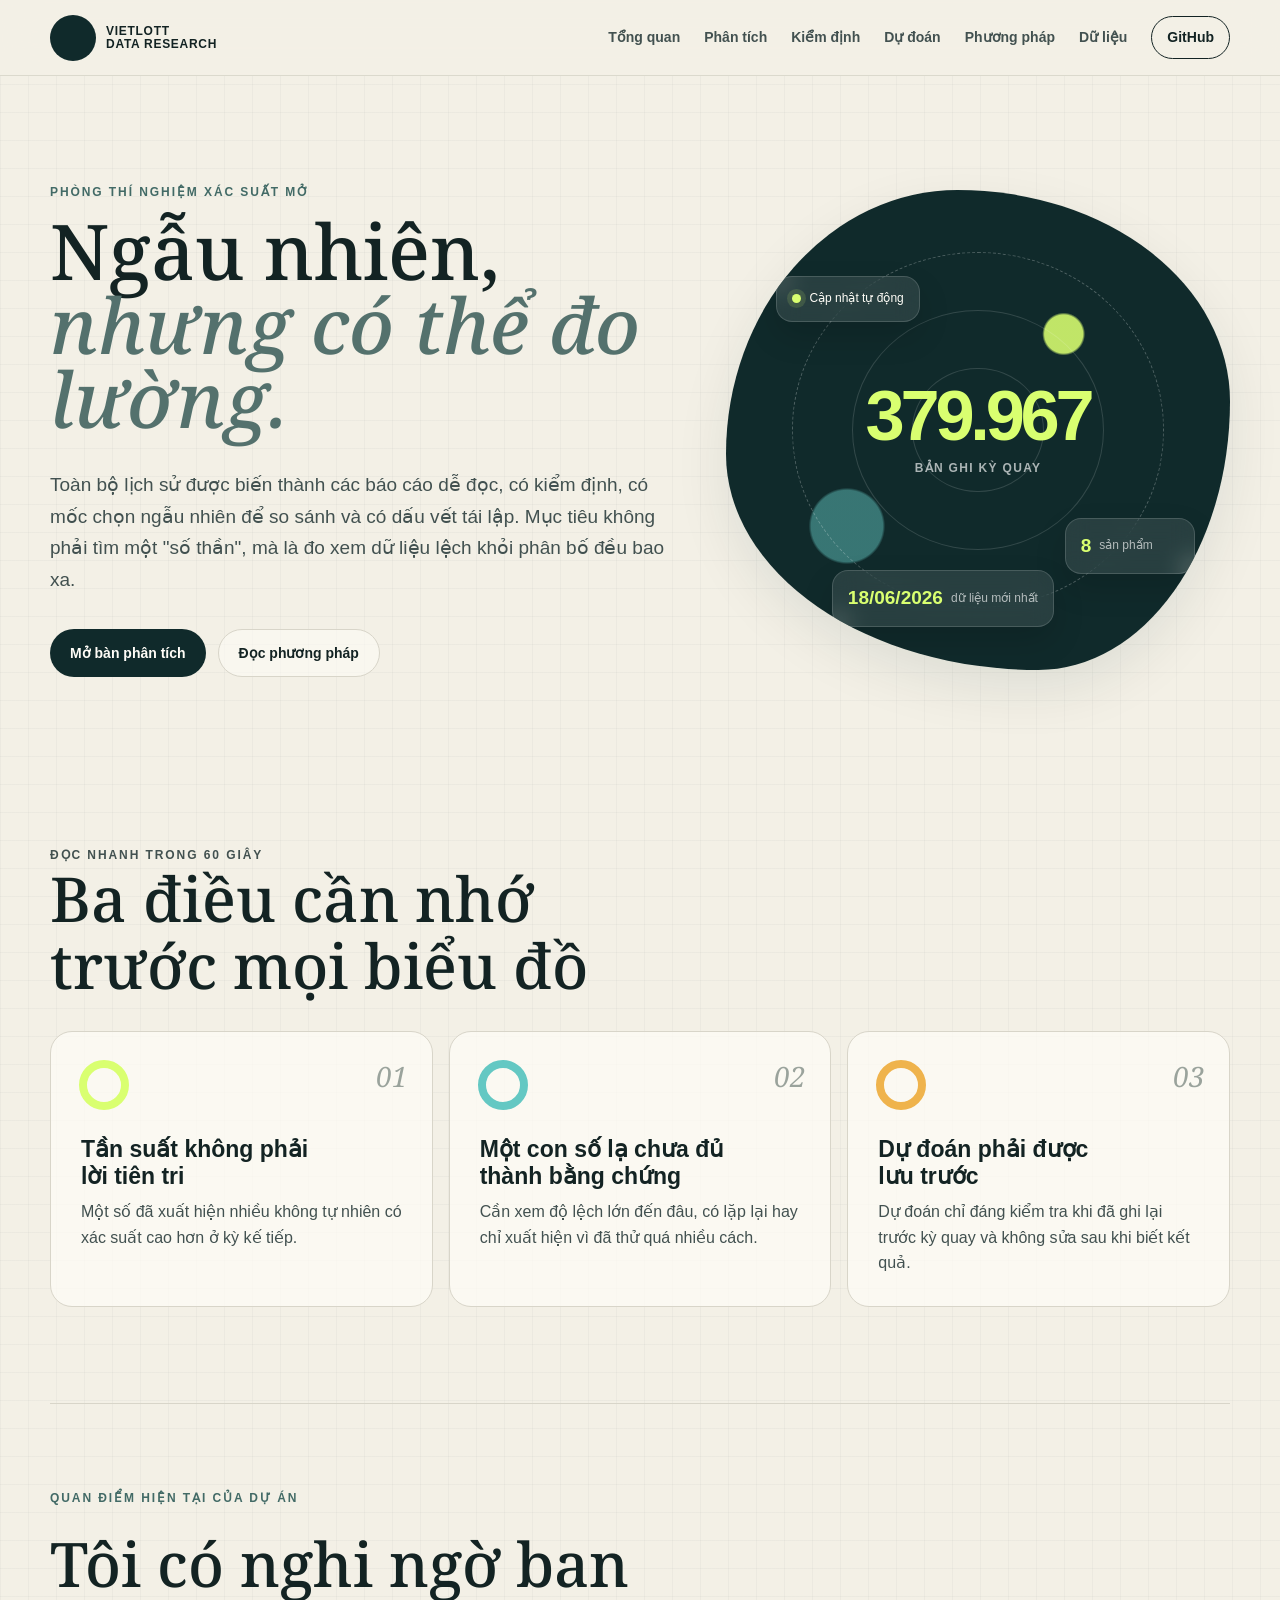
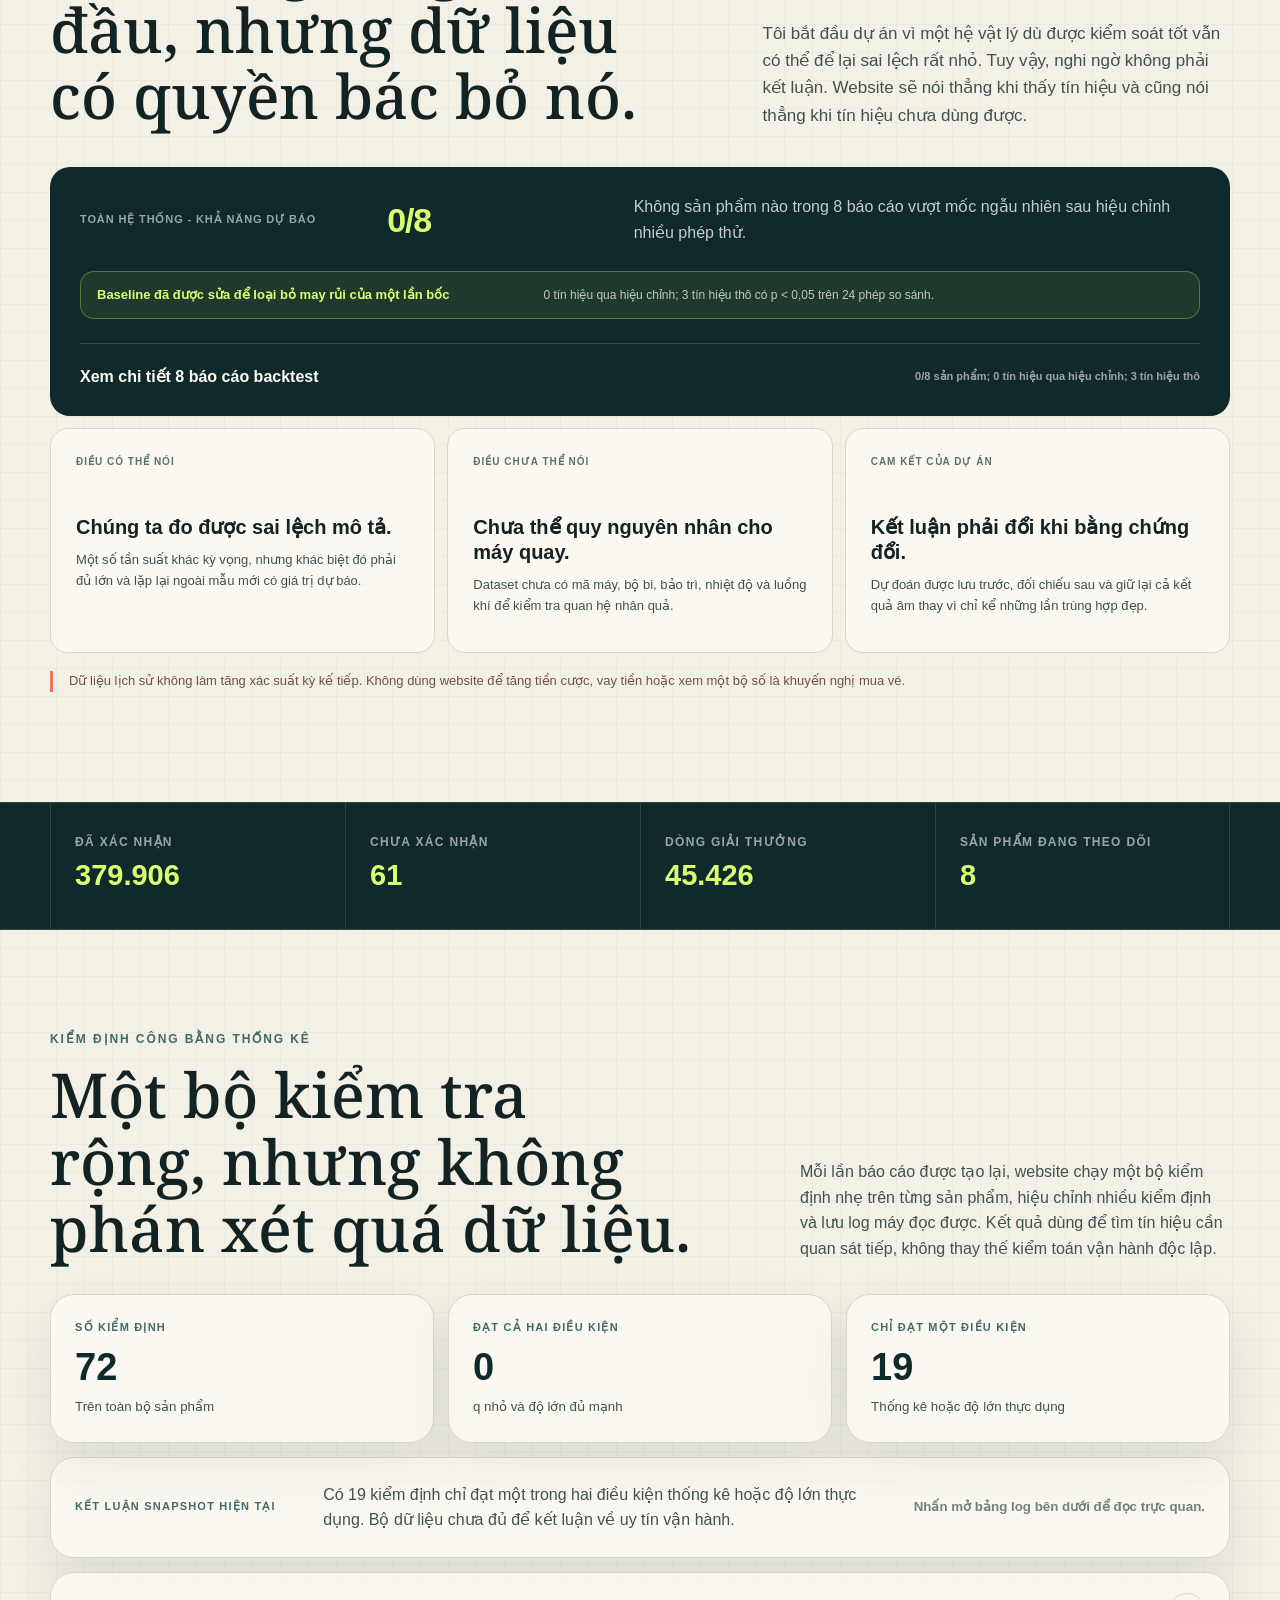
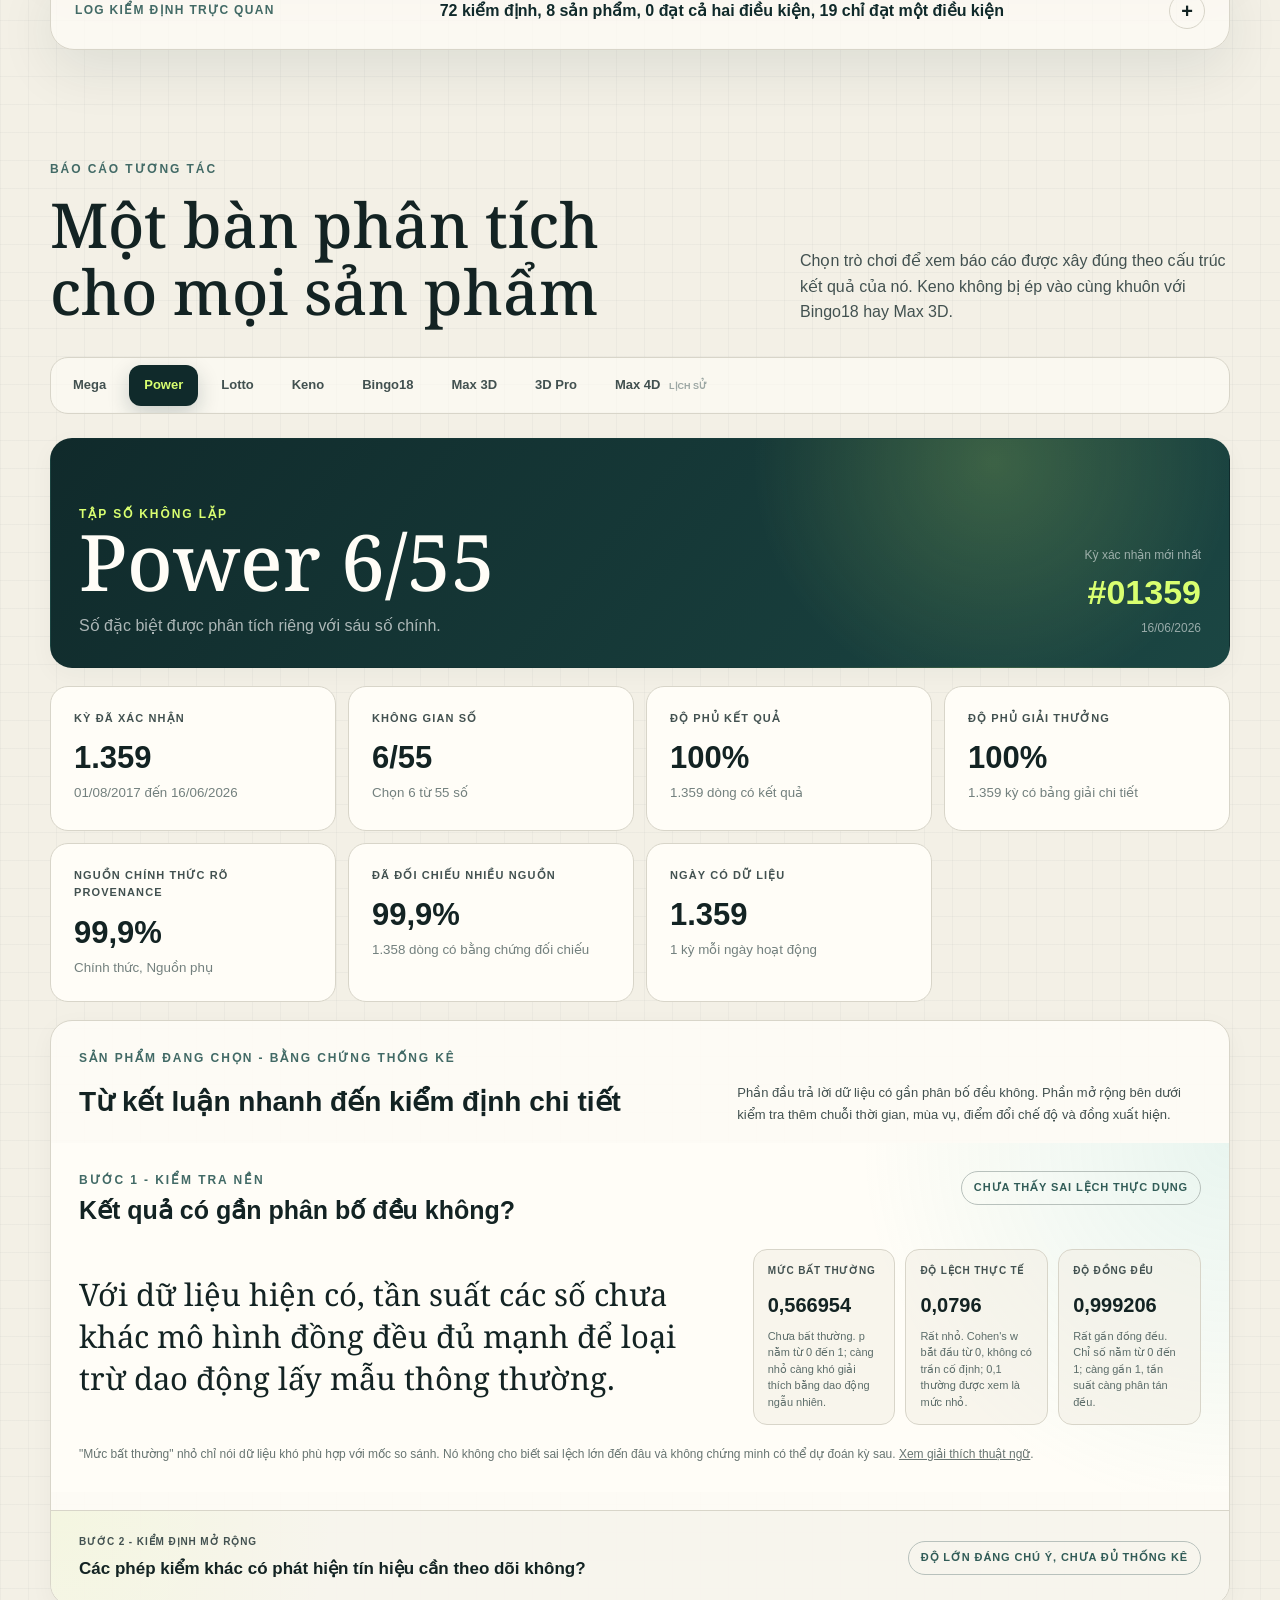
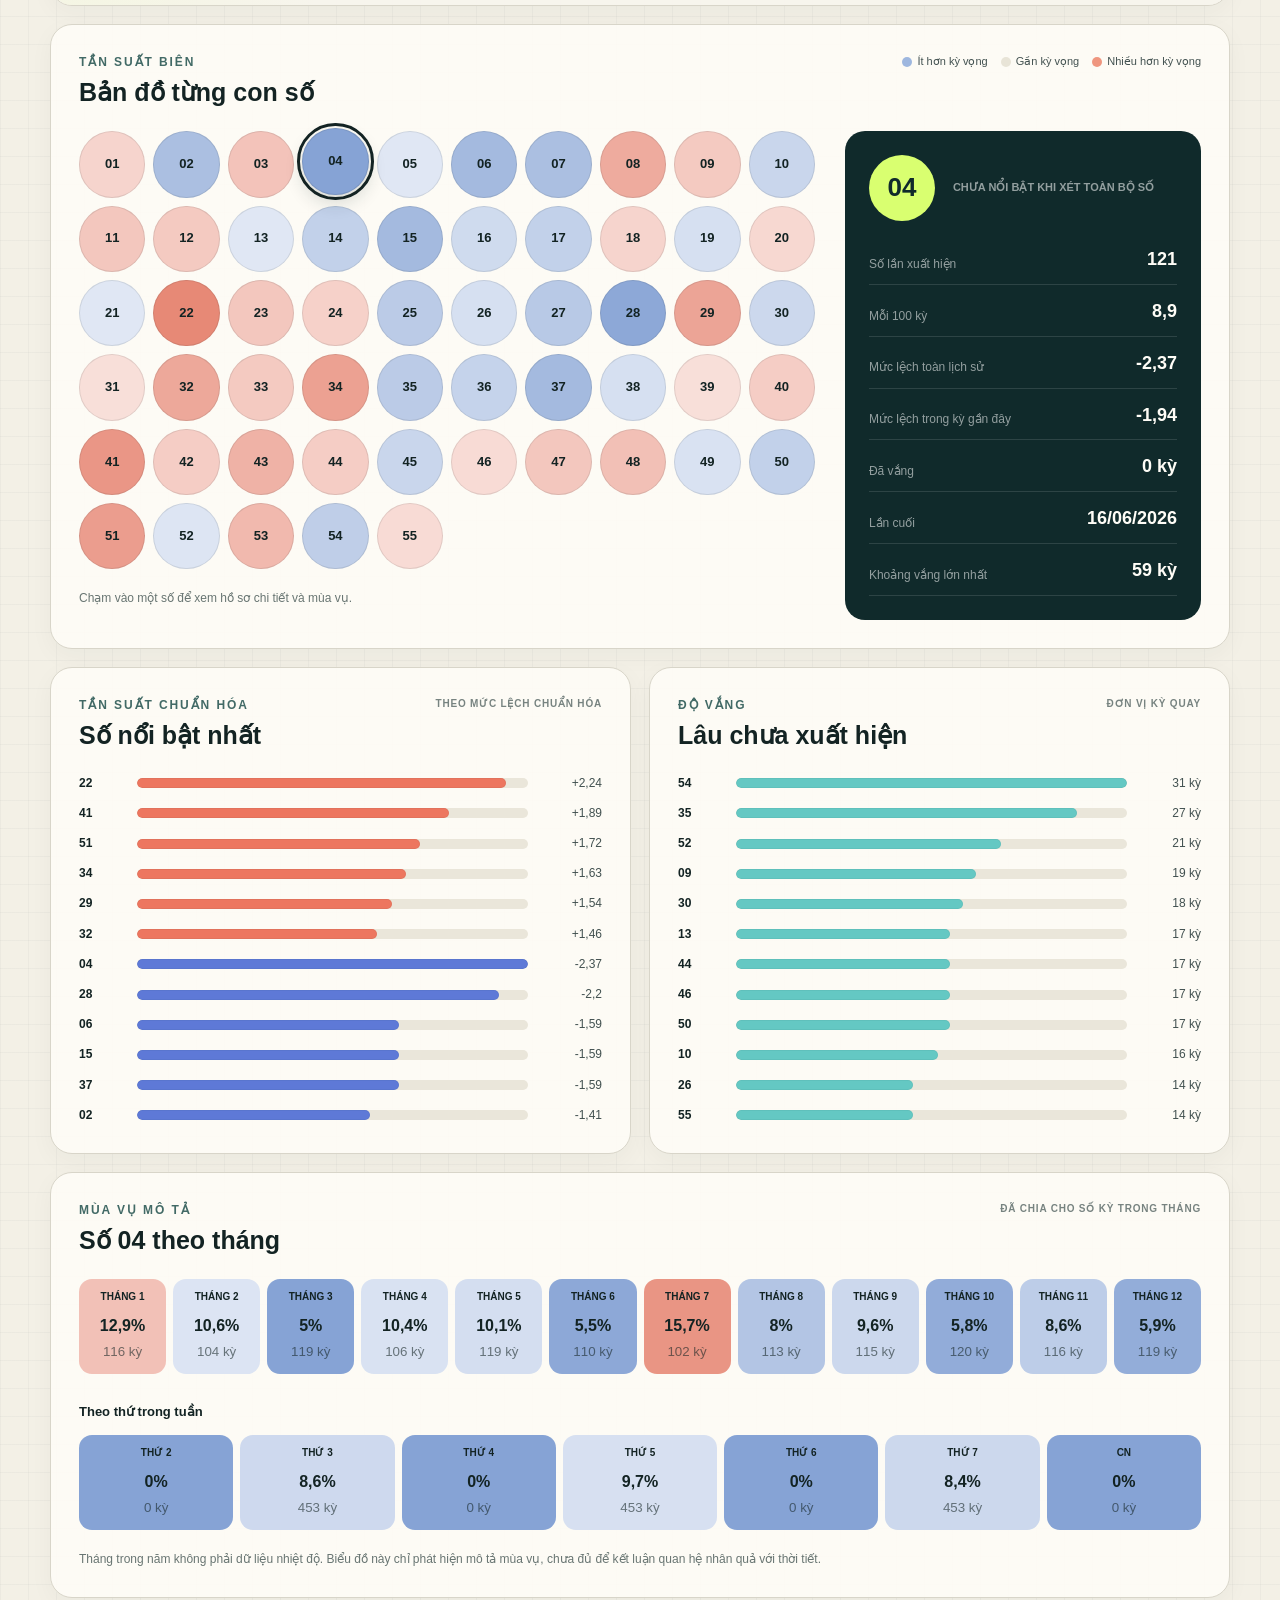
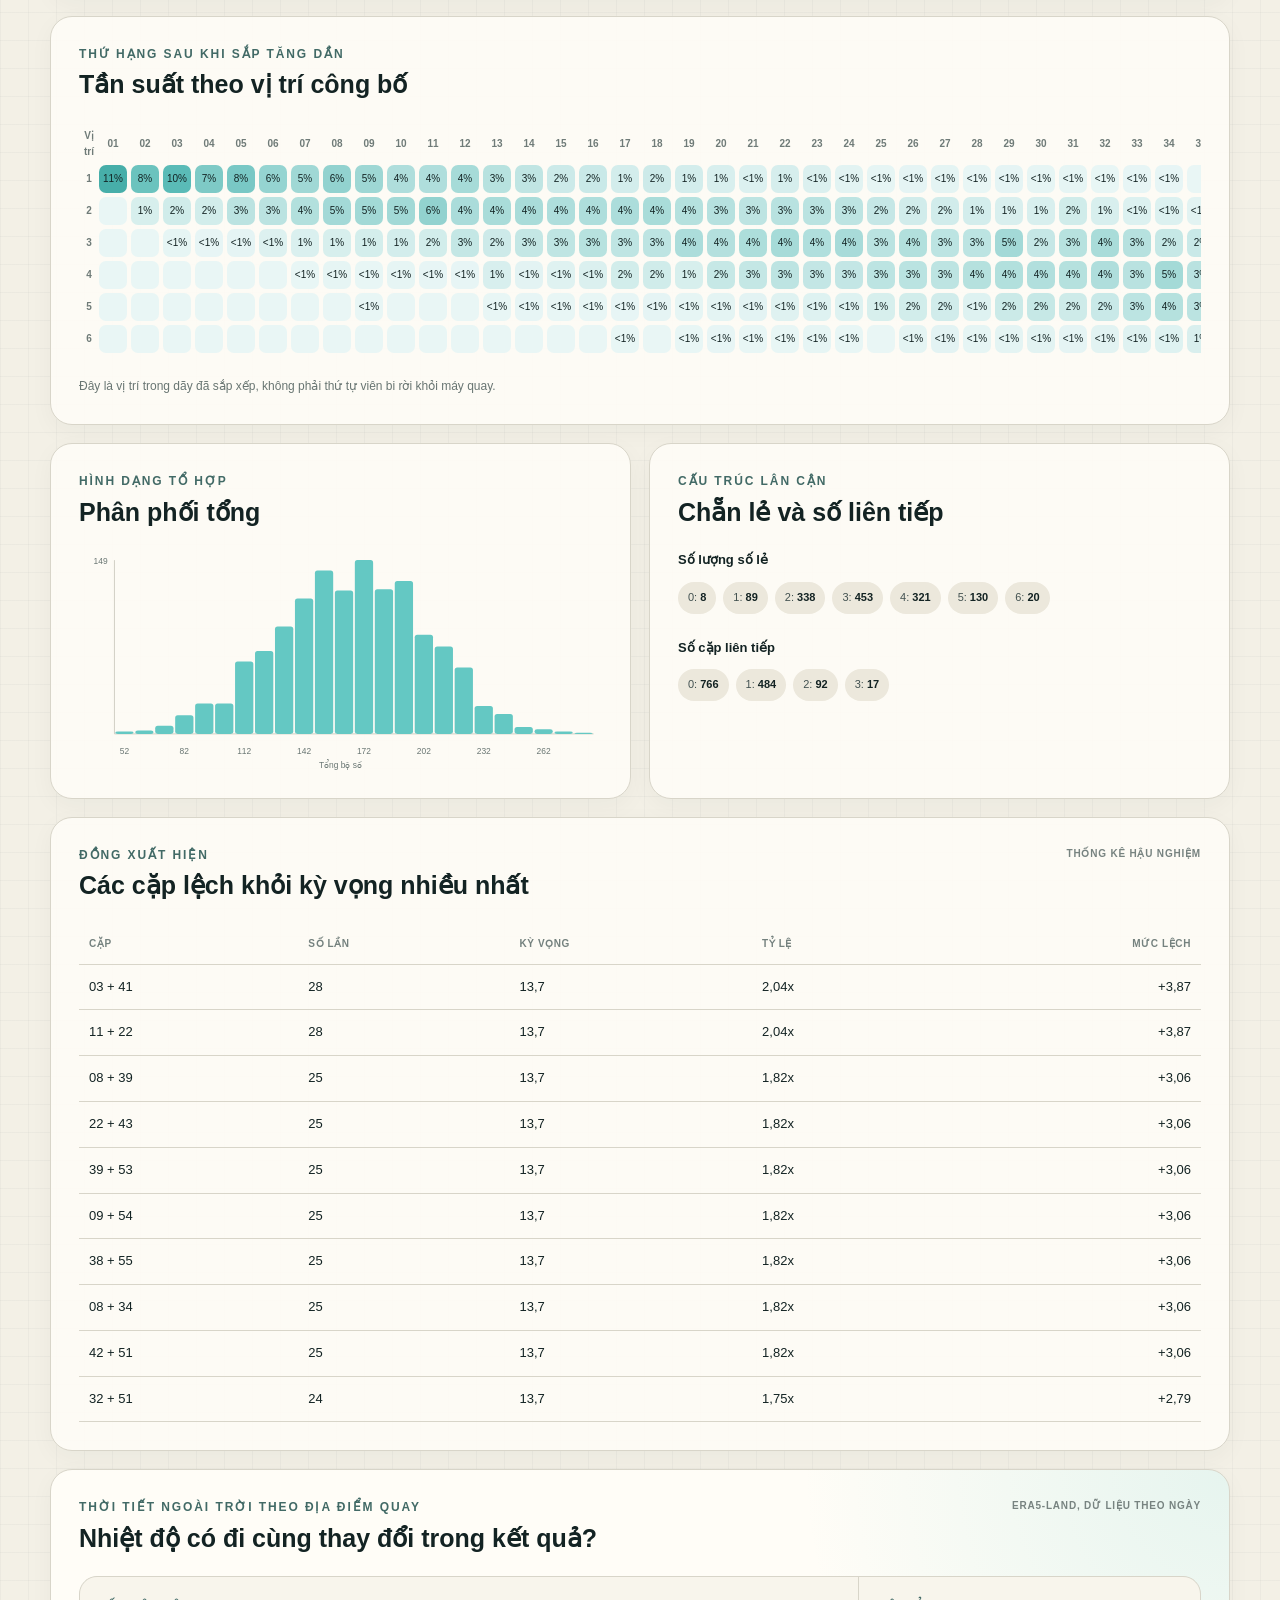
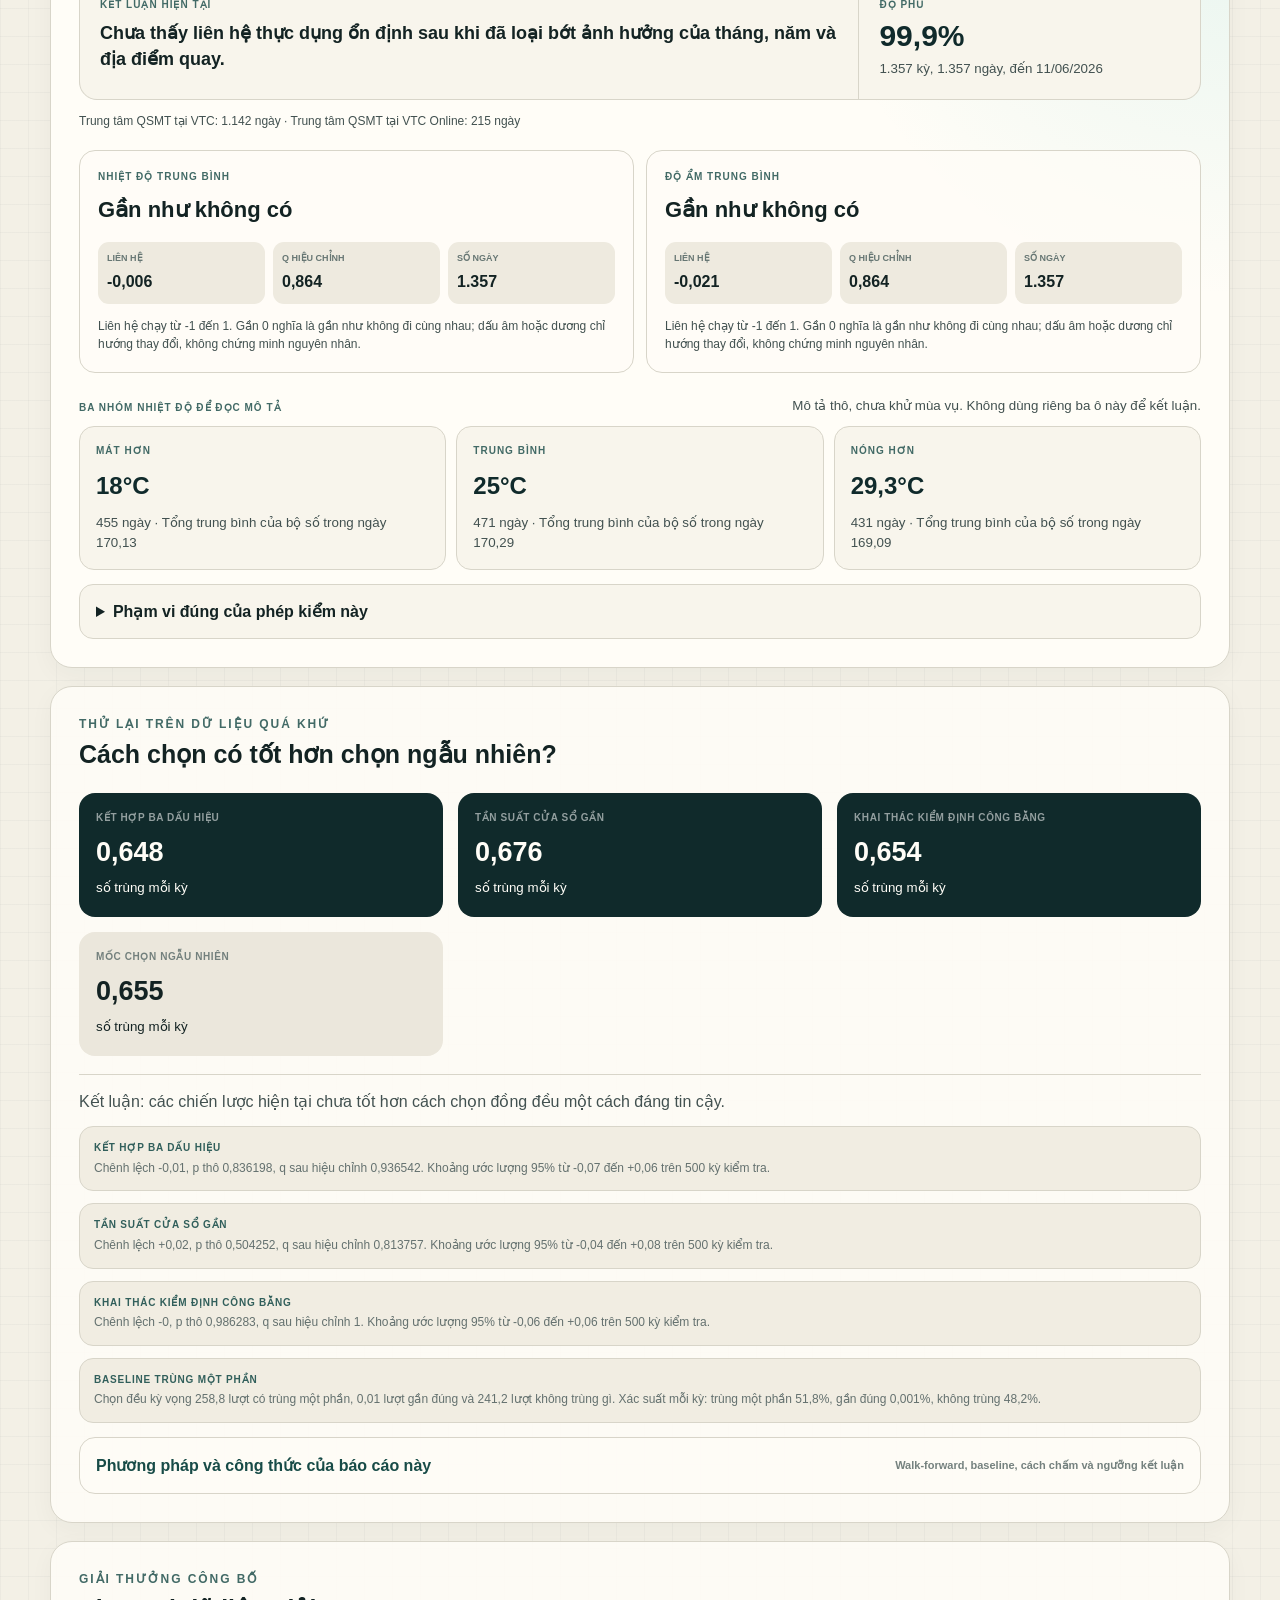
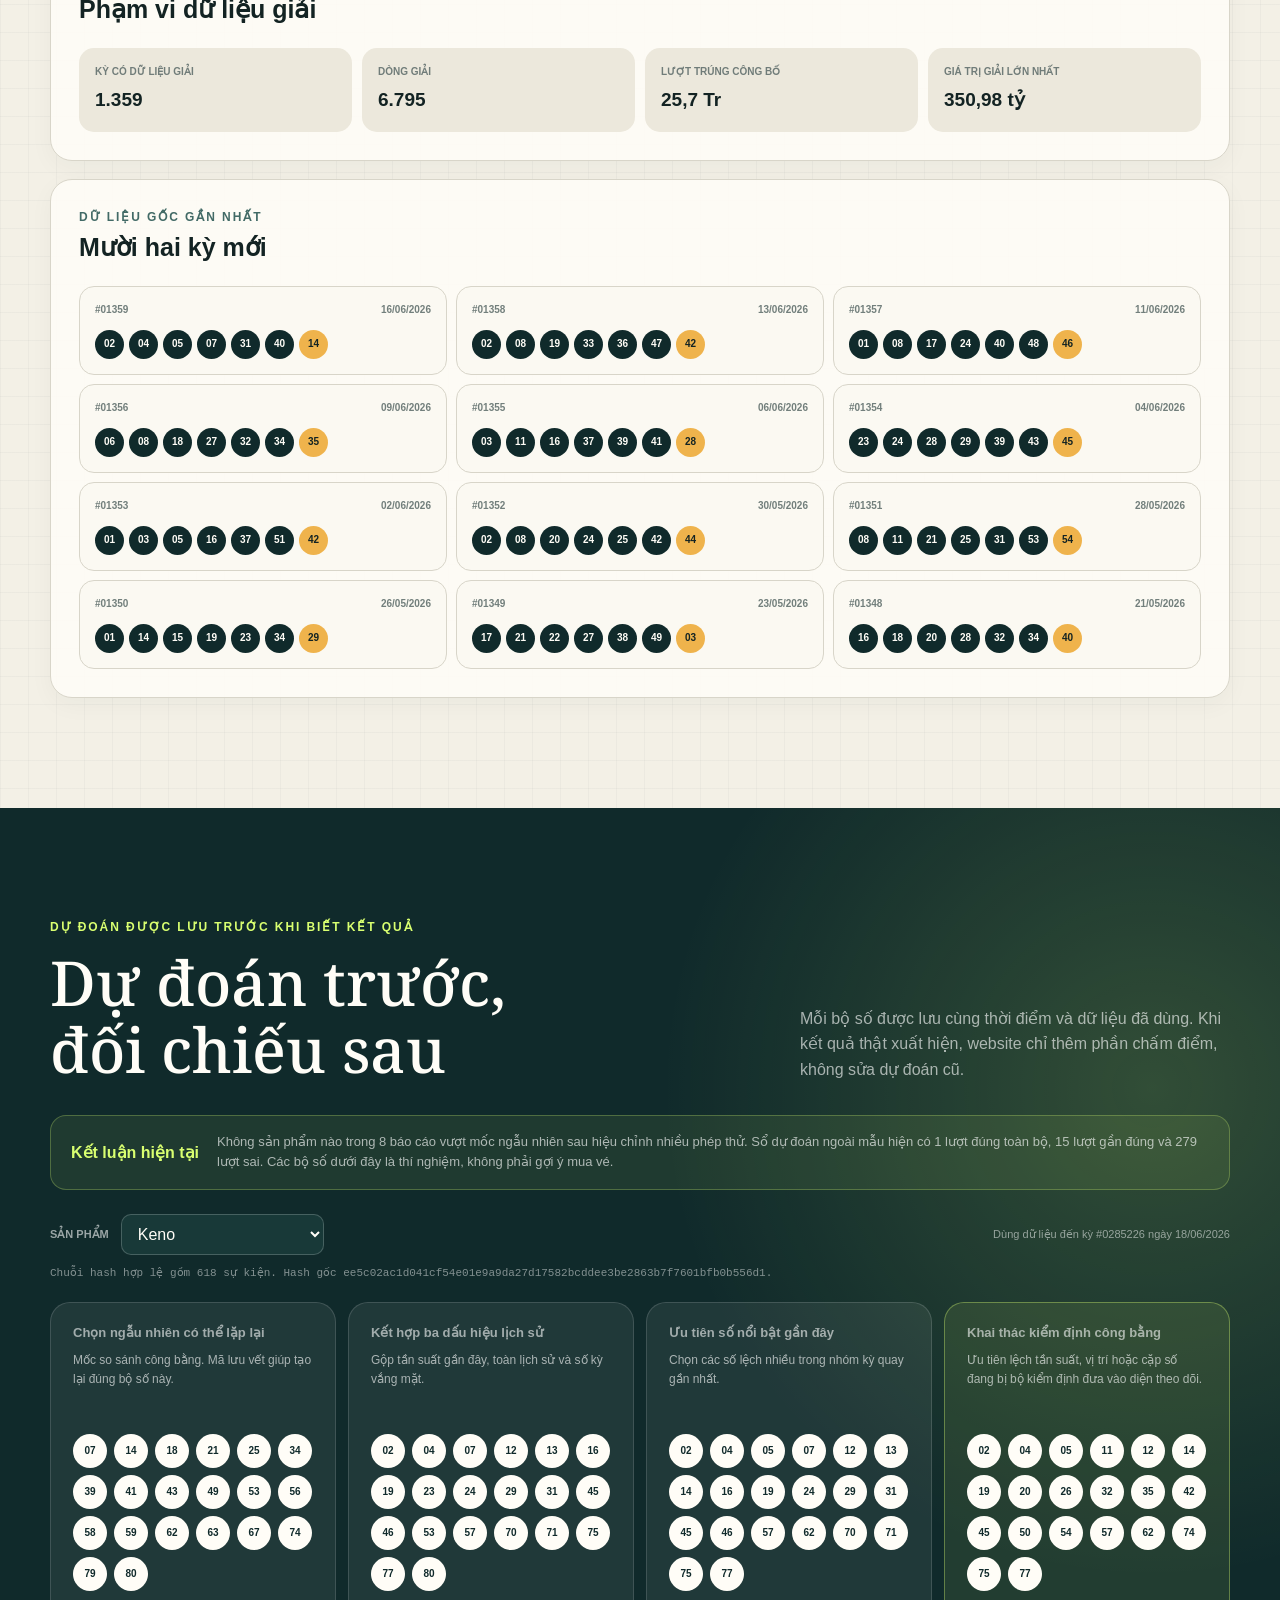
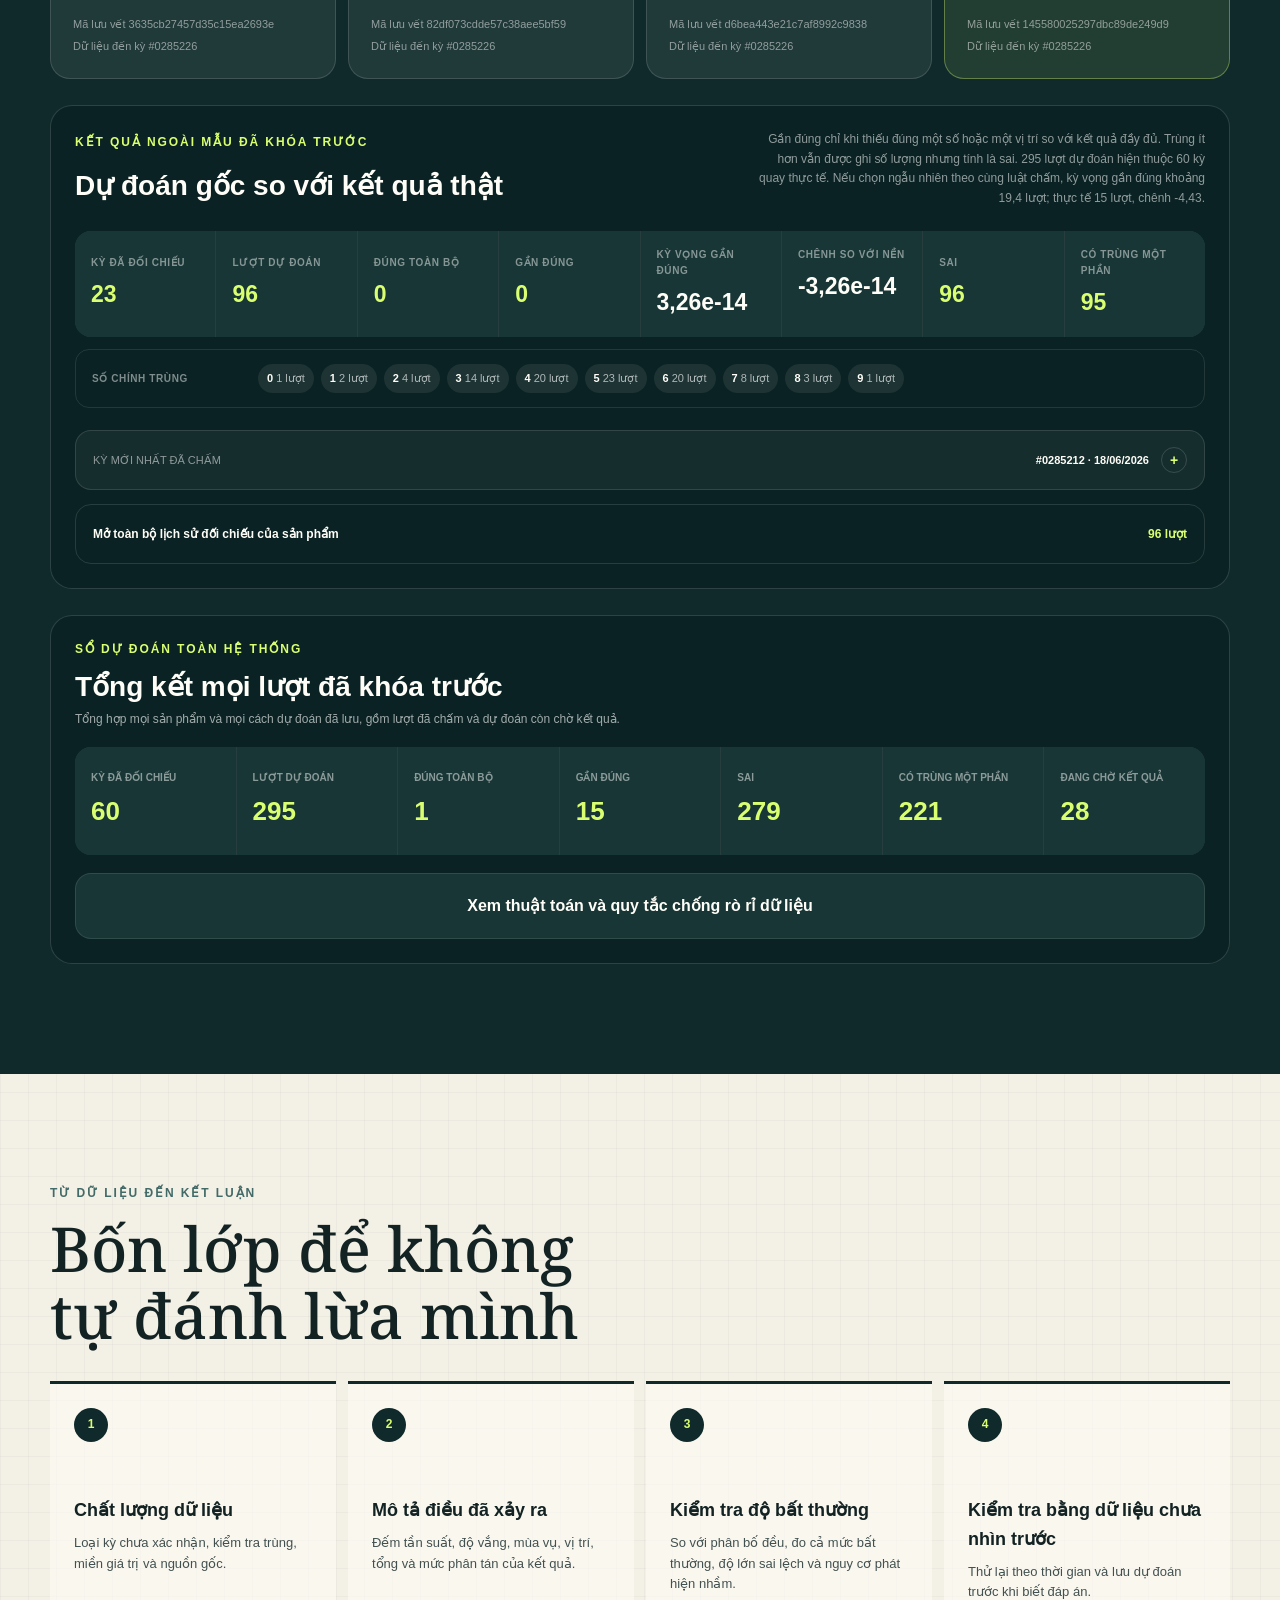
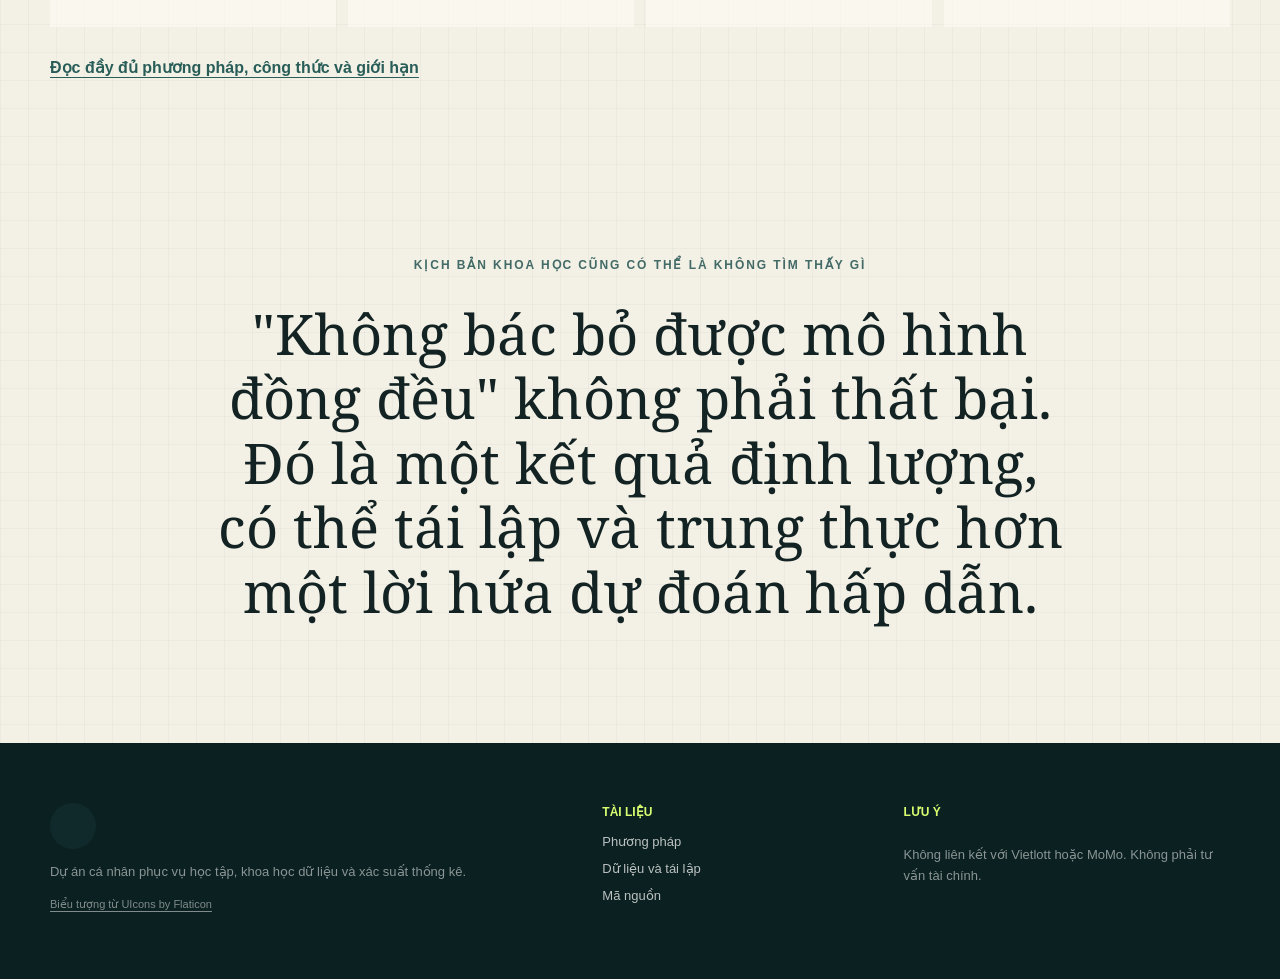
==== commit 73f0fd1f: "Expand backtest multiple testing scope" ====
--- a/site/index.html
+++ b/site/index.html
@@ -14,7 +14,7 @@
   <link rel="stylesheet" href="https://fonts.googleapis.com/css2?family=Noto+Serif:ital,wght@0,400;0,500;1,400;1,500&amp;display=swap">
   <link rel="stylesheet" href="https://cdn-uicons.flaticon.com/3.0.0/uicons-regular-rounded/css/uicons-regular-rounded.css">
   <link rel="stylesheet" href="assets/styles.css?v=20260618-6">
-  <script src="assets/app.js?v=20260618-8" defer></script>
+  <script src="assets/app.js?v=20260618-9" defer></script>
 </head>
 <body>
   <a class="skip-link" href="#main">Bỏ qua điều hướng</a>
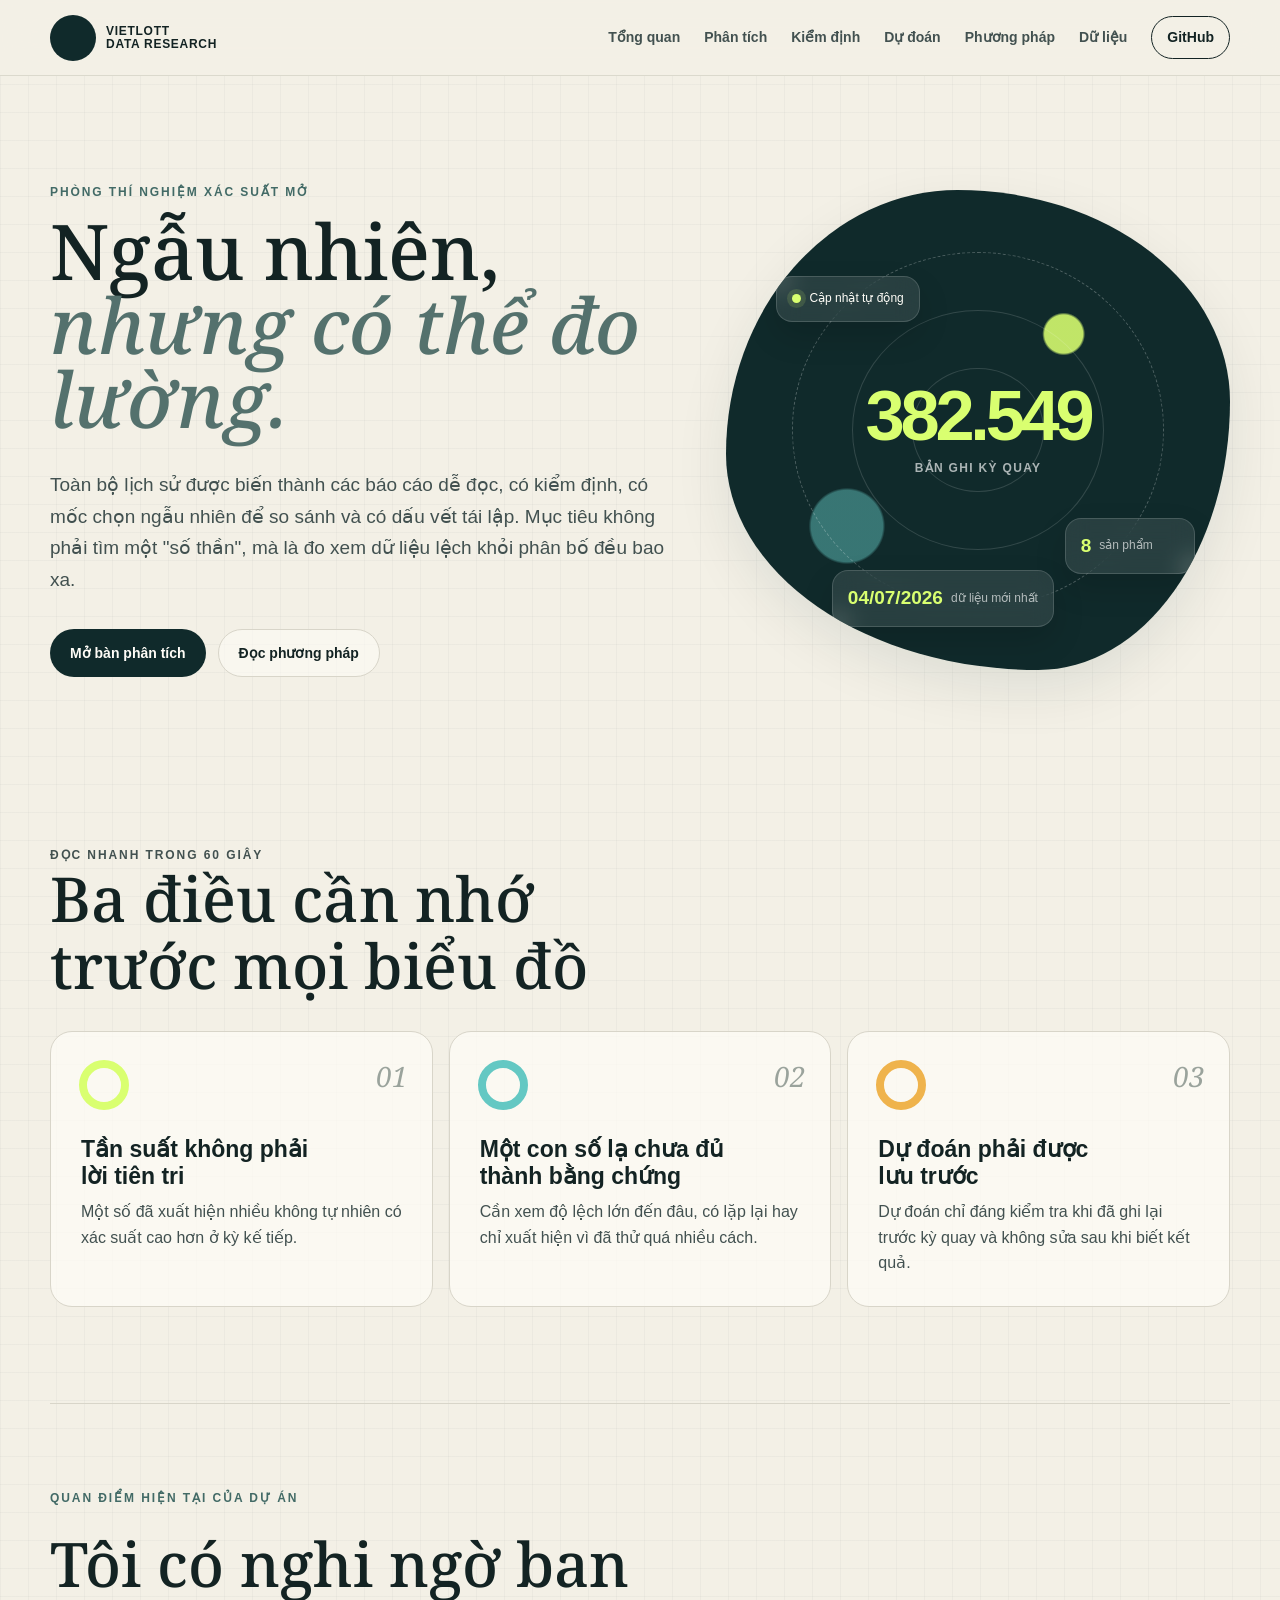
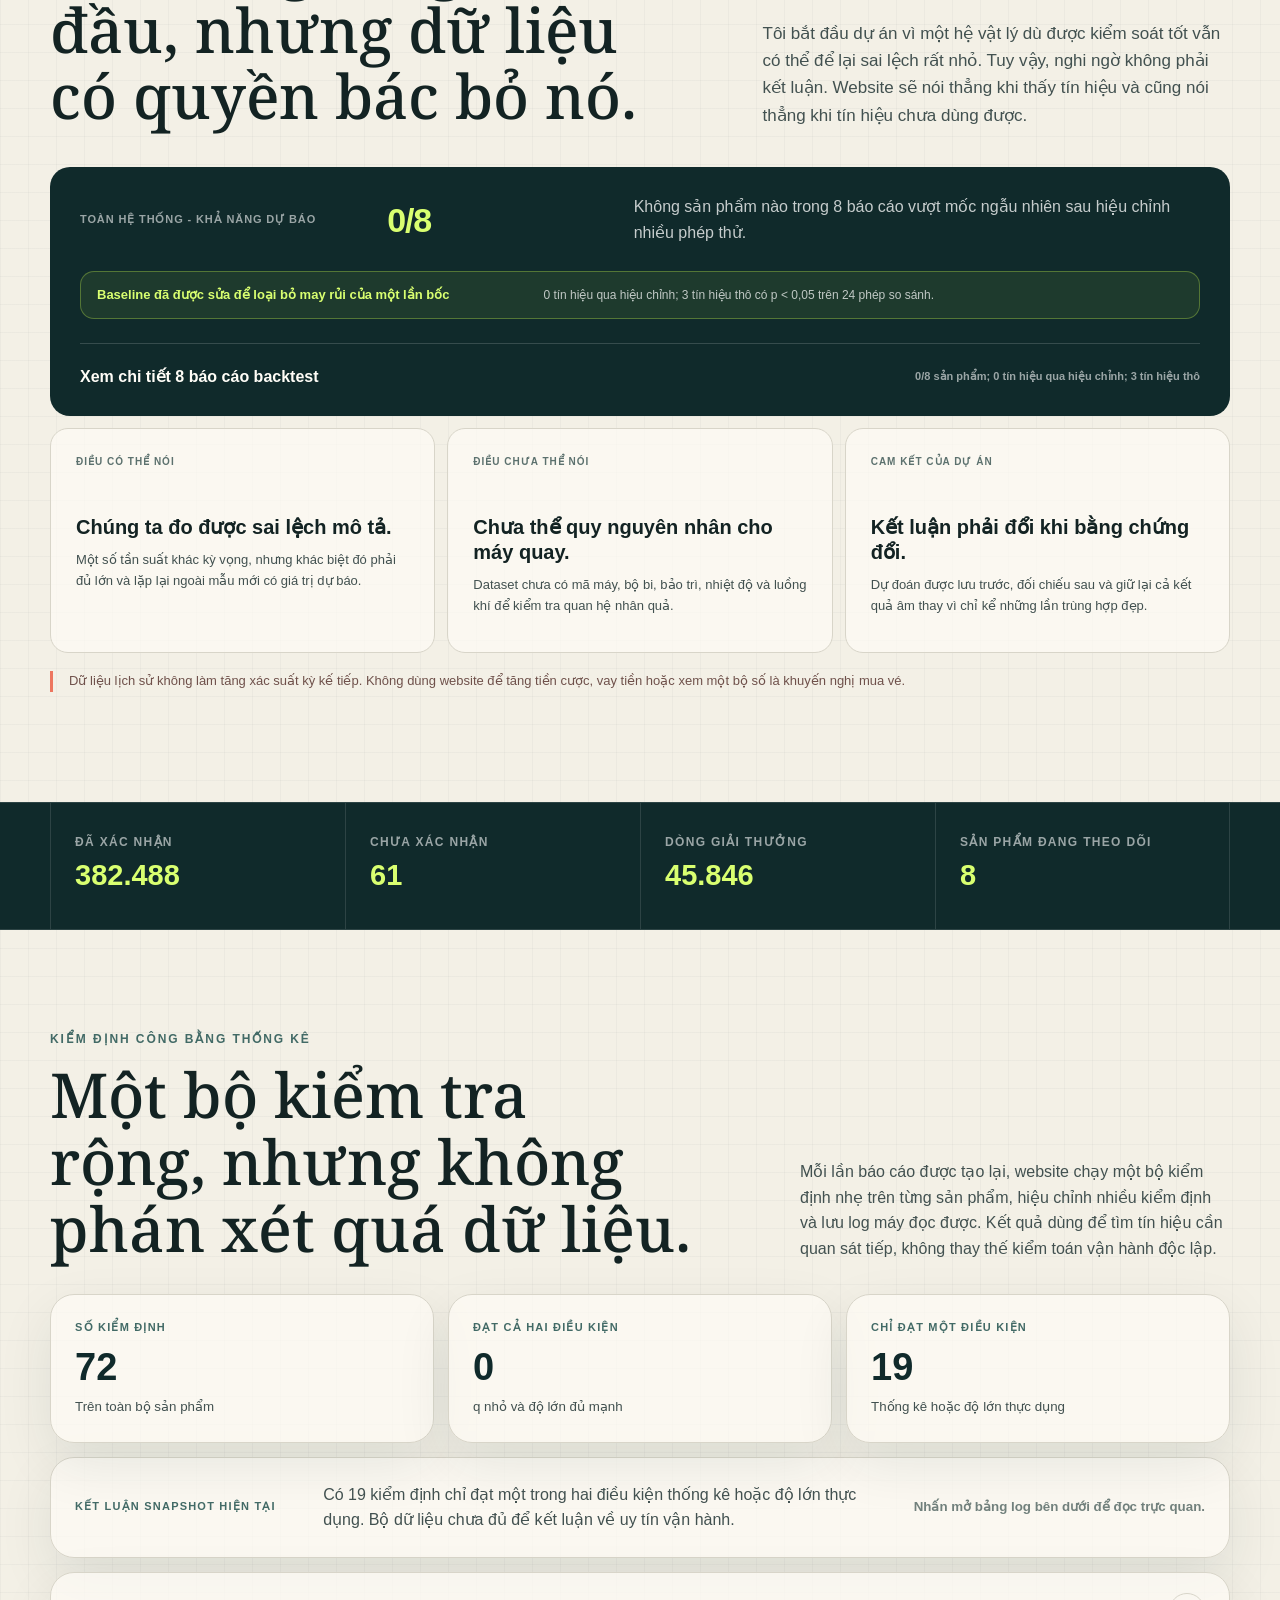
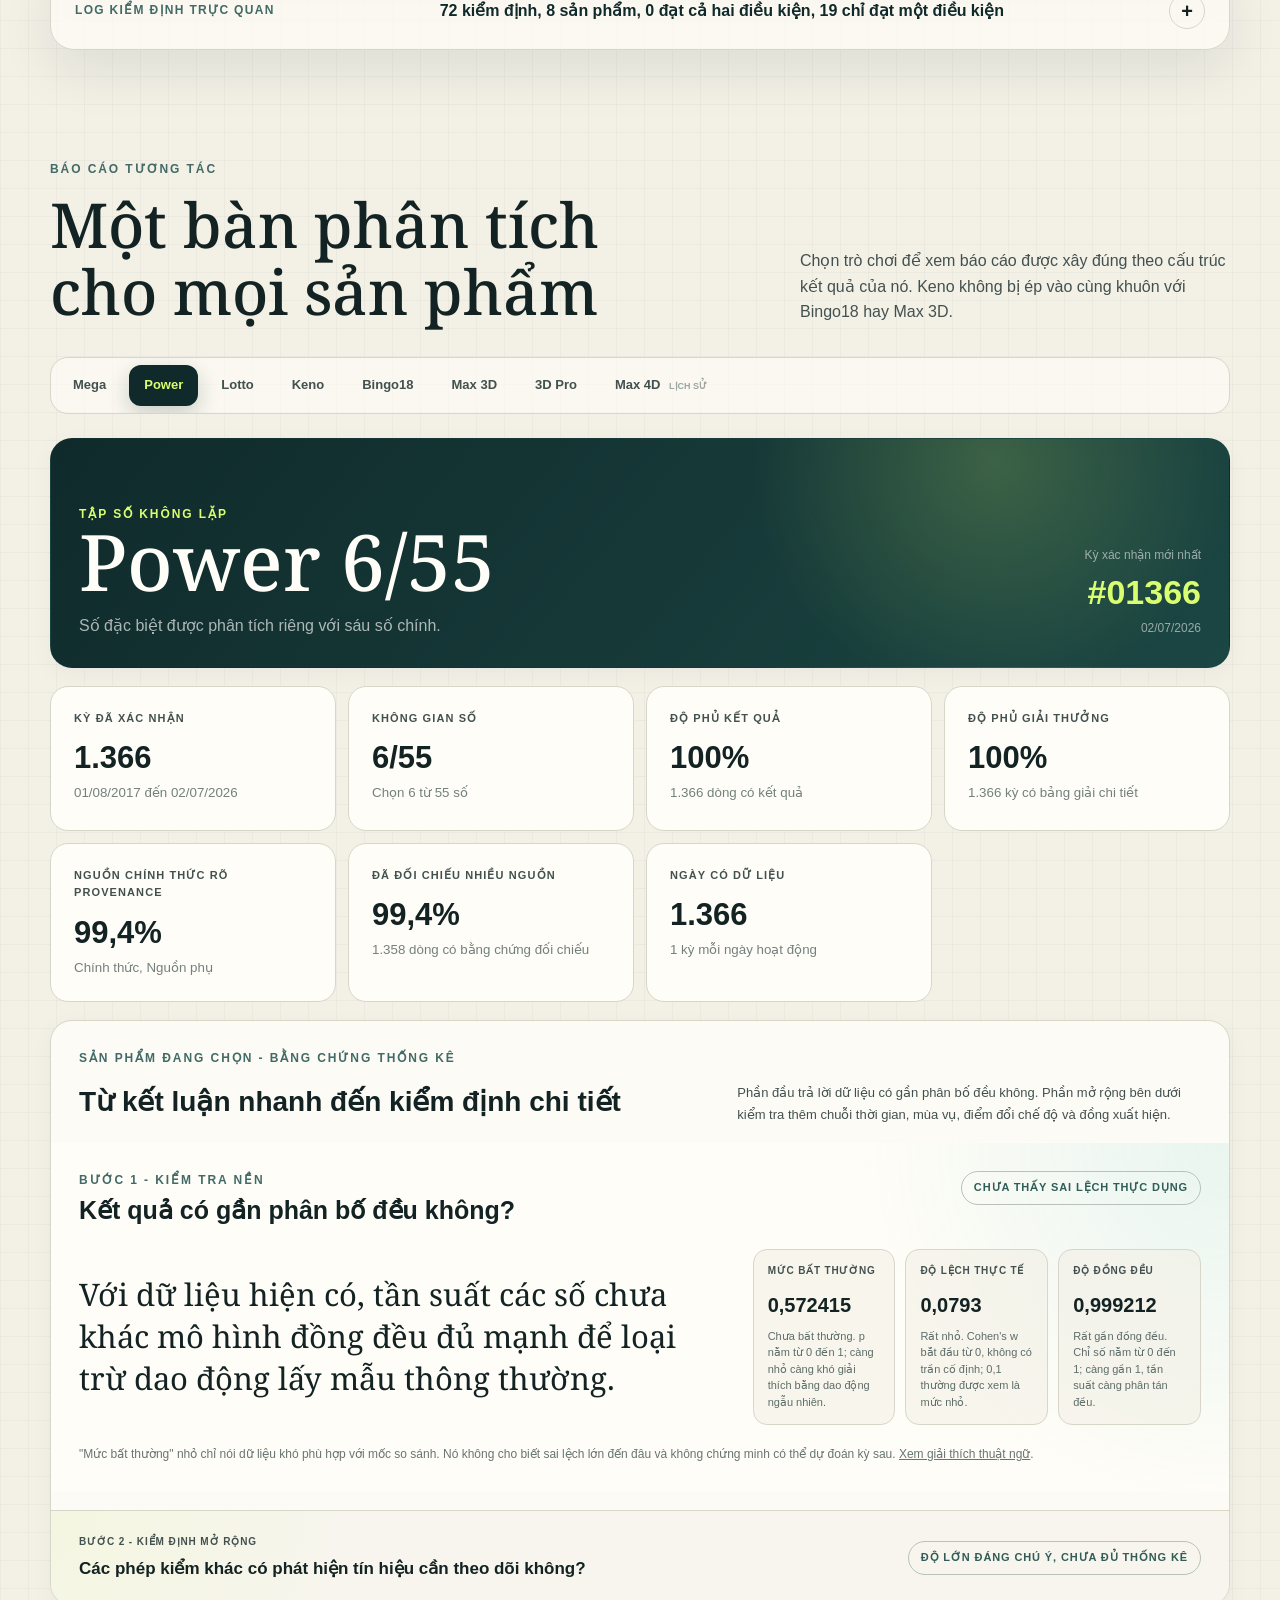
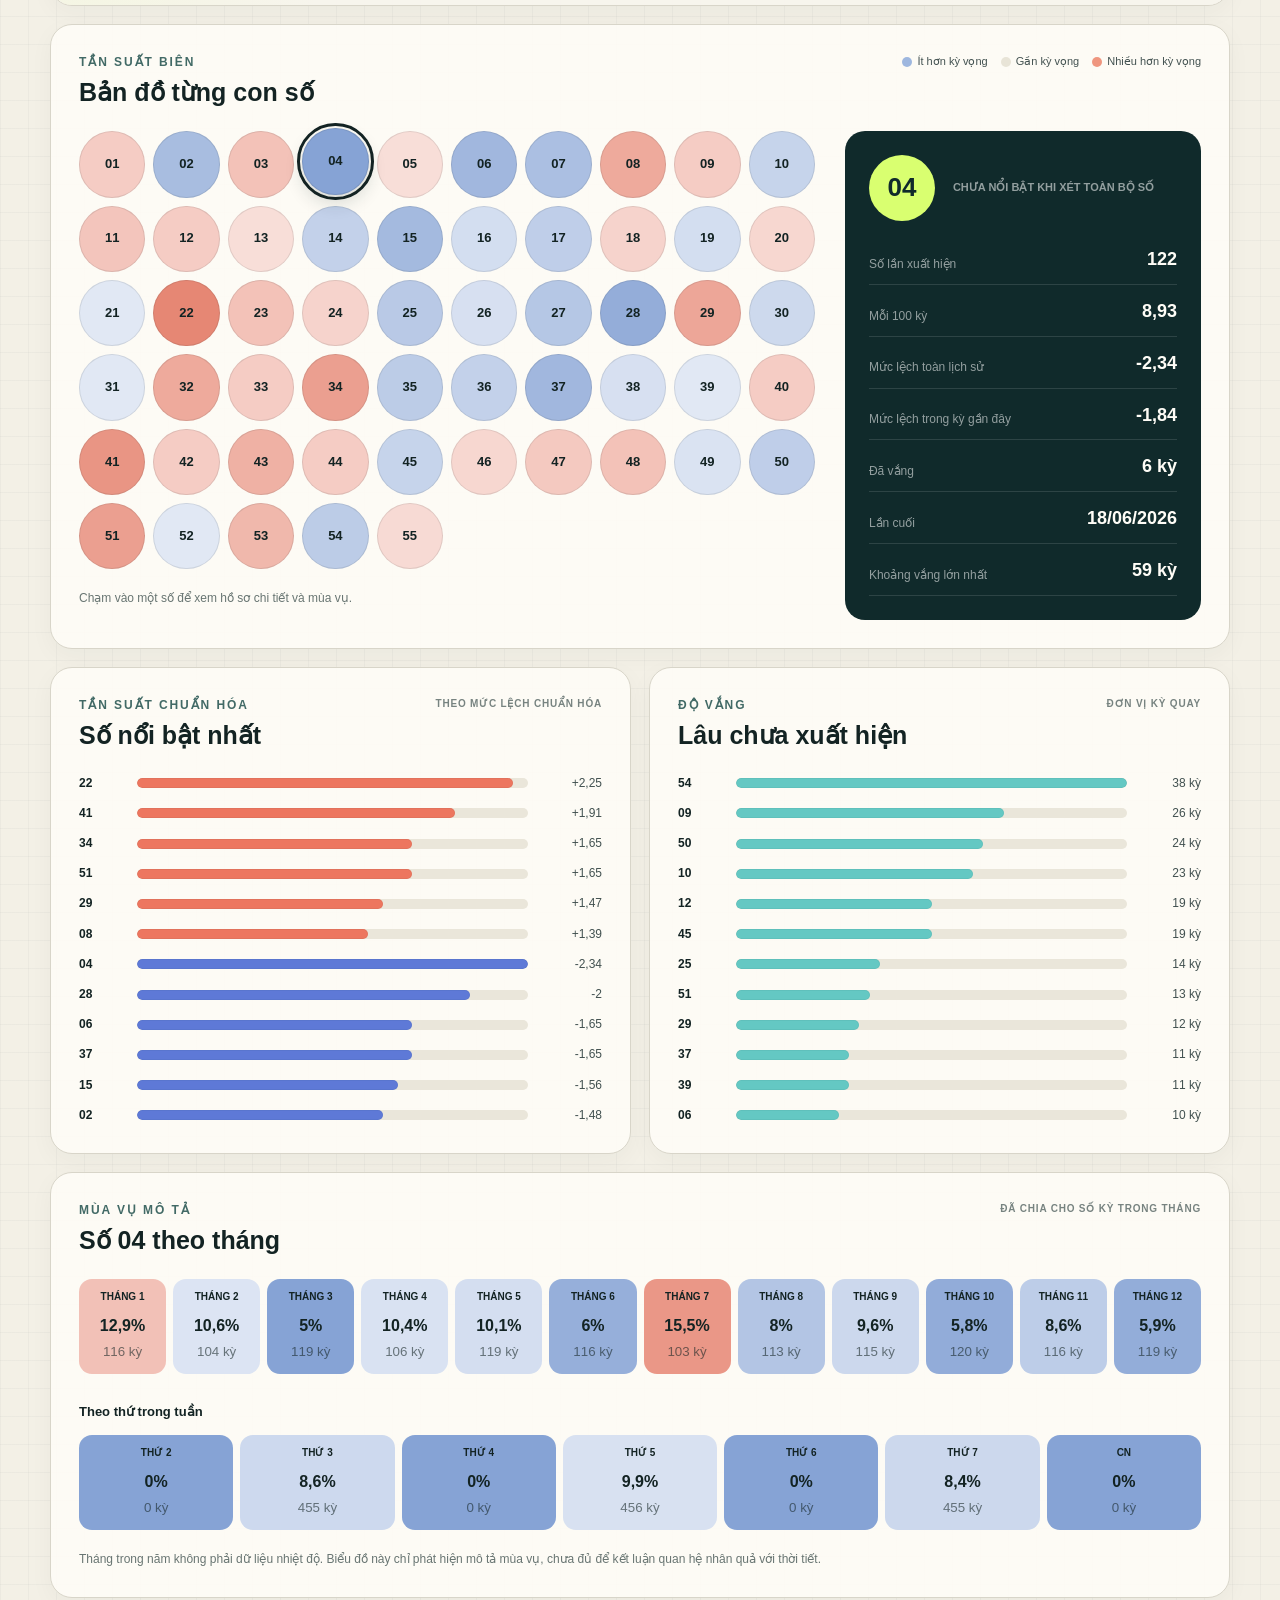
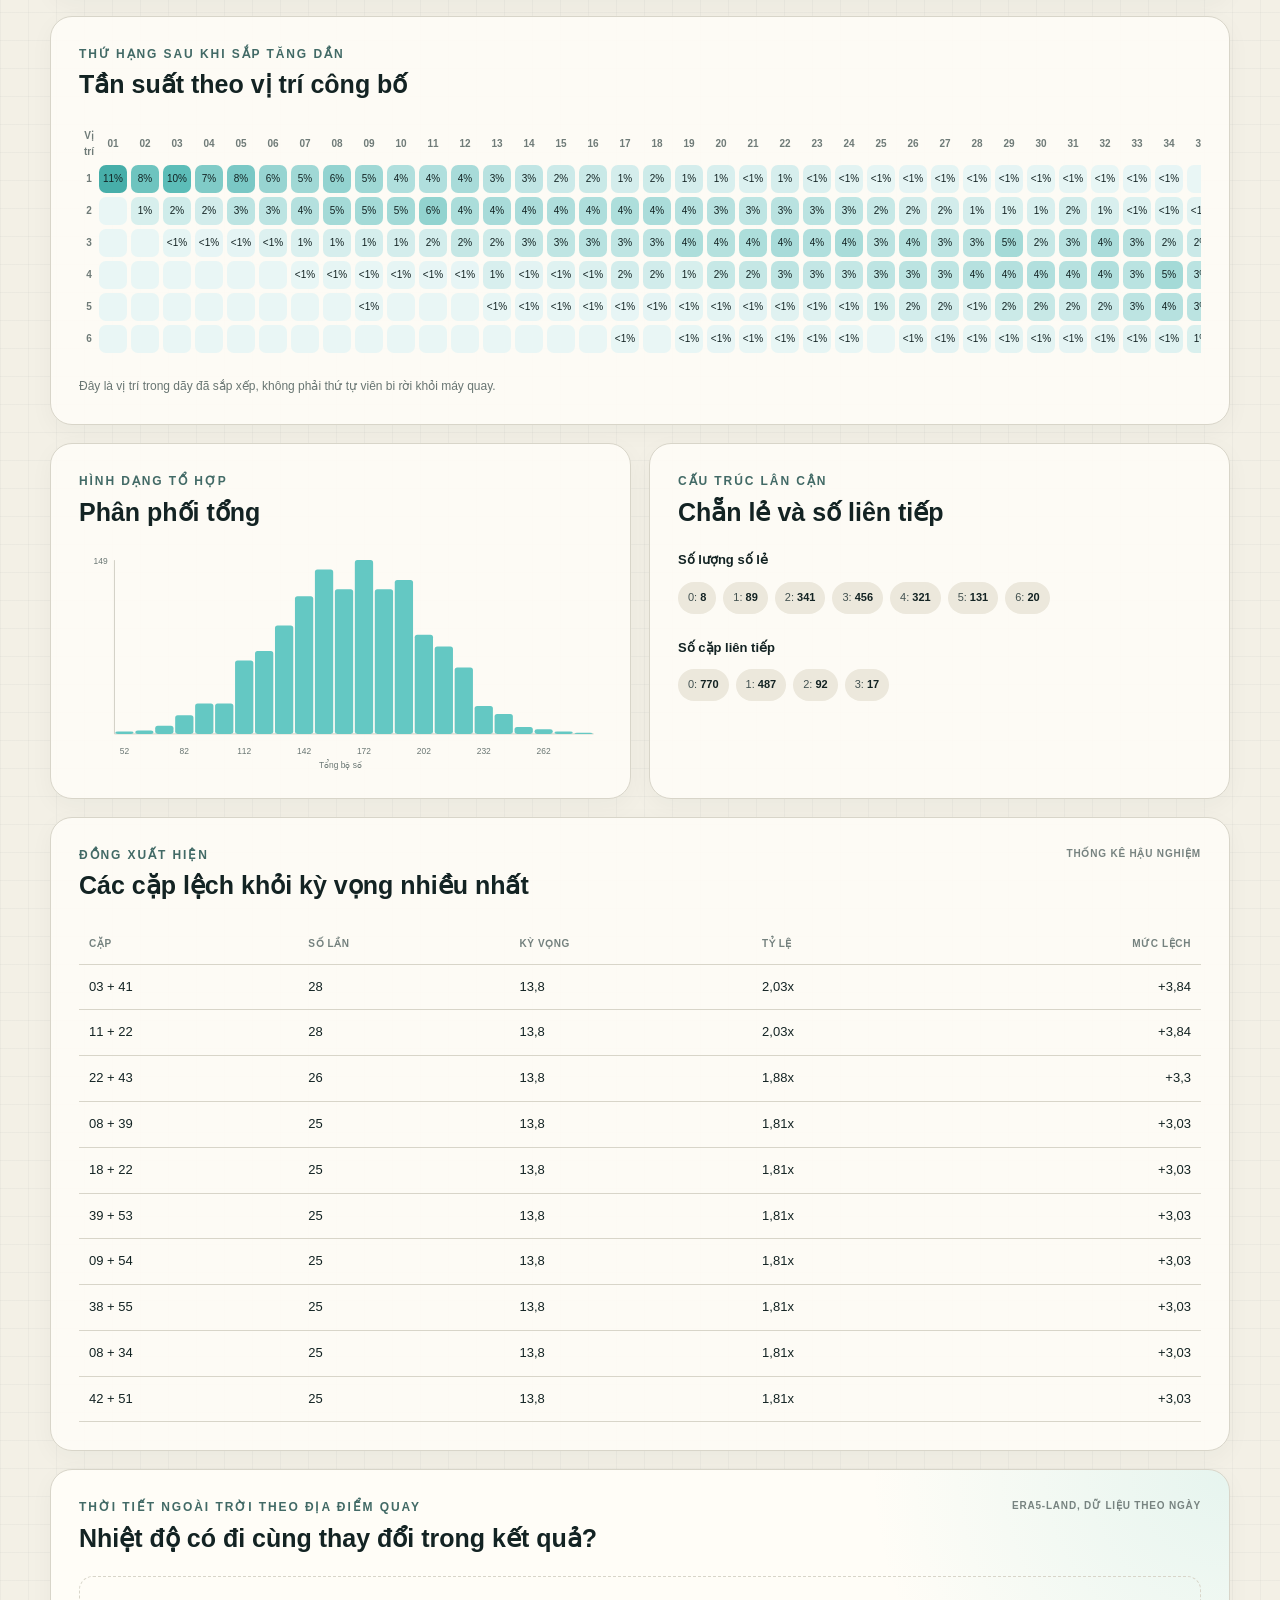
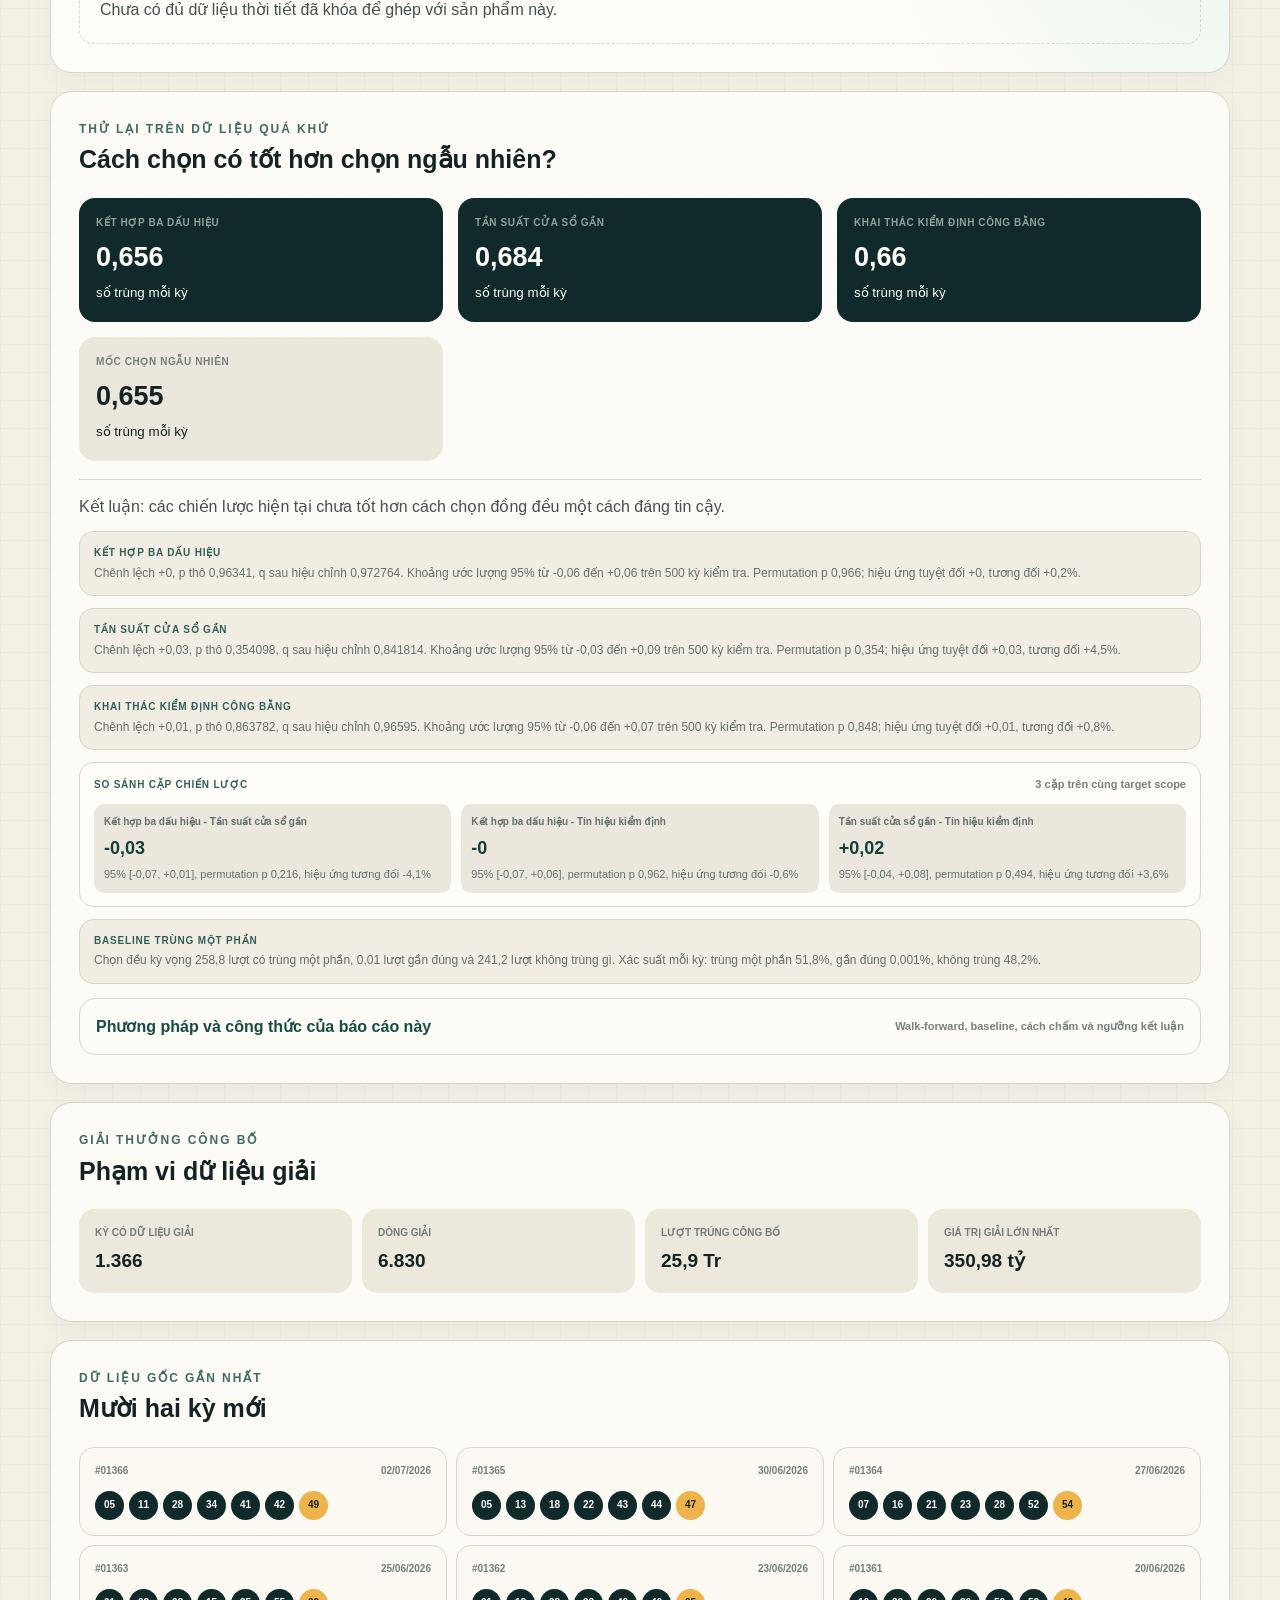
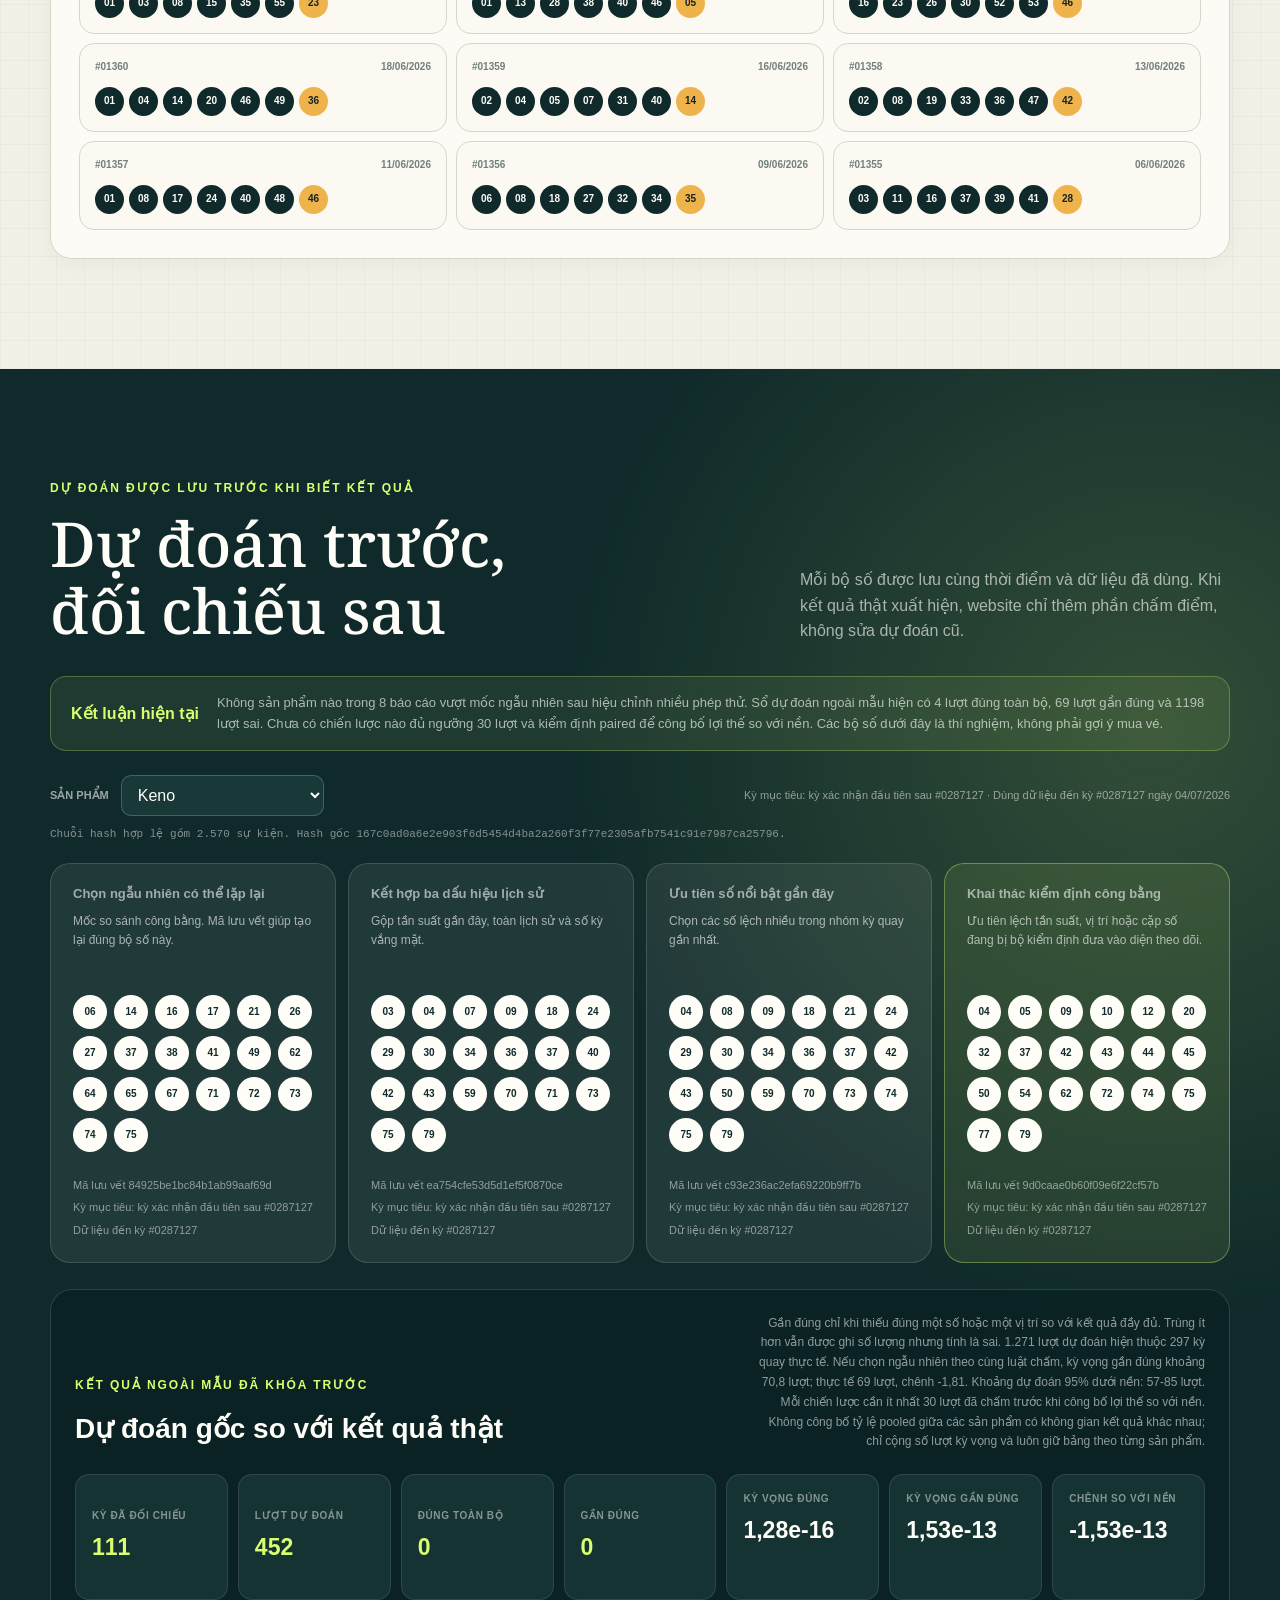
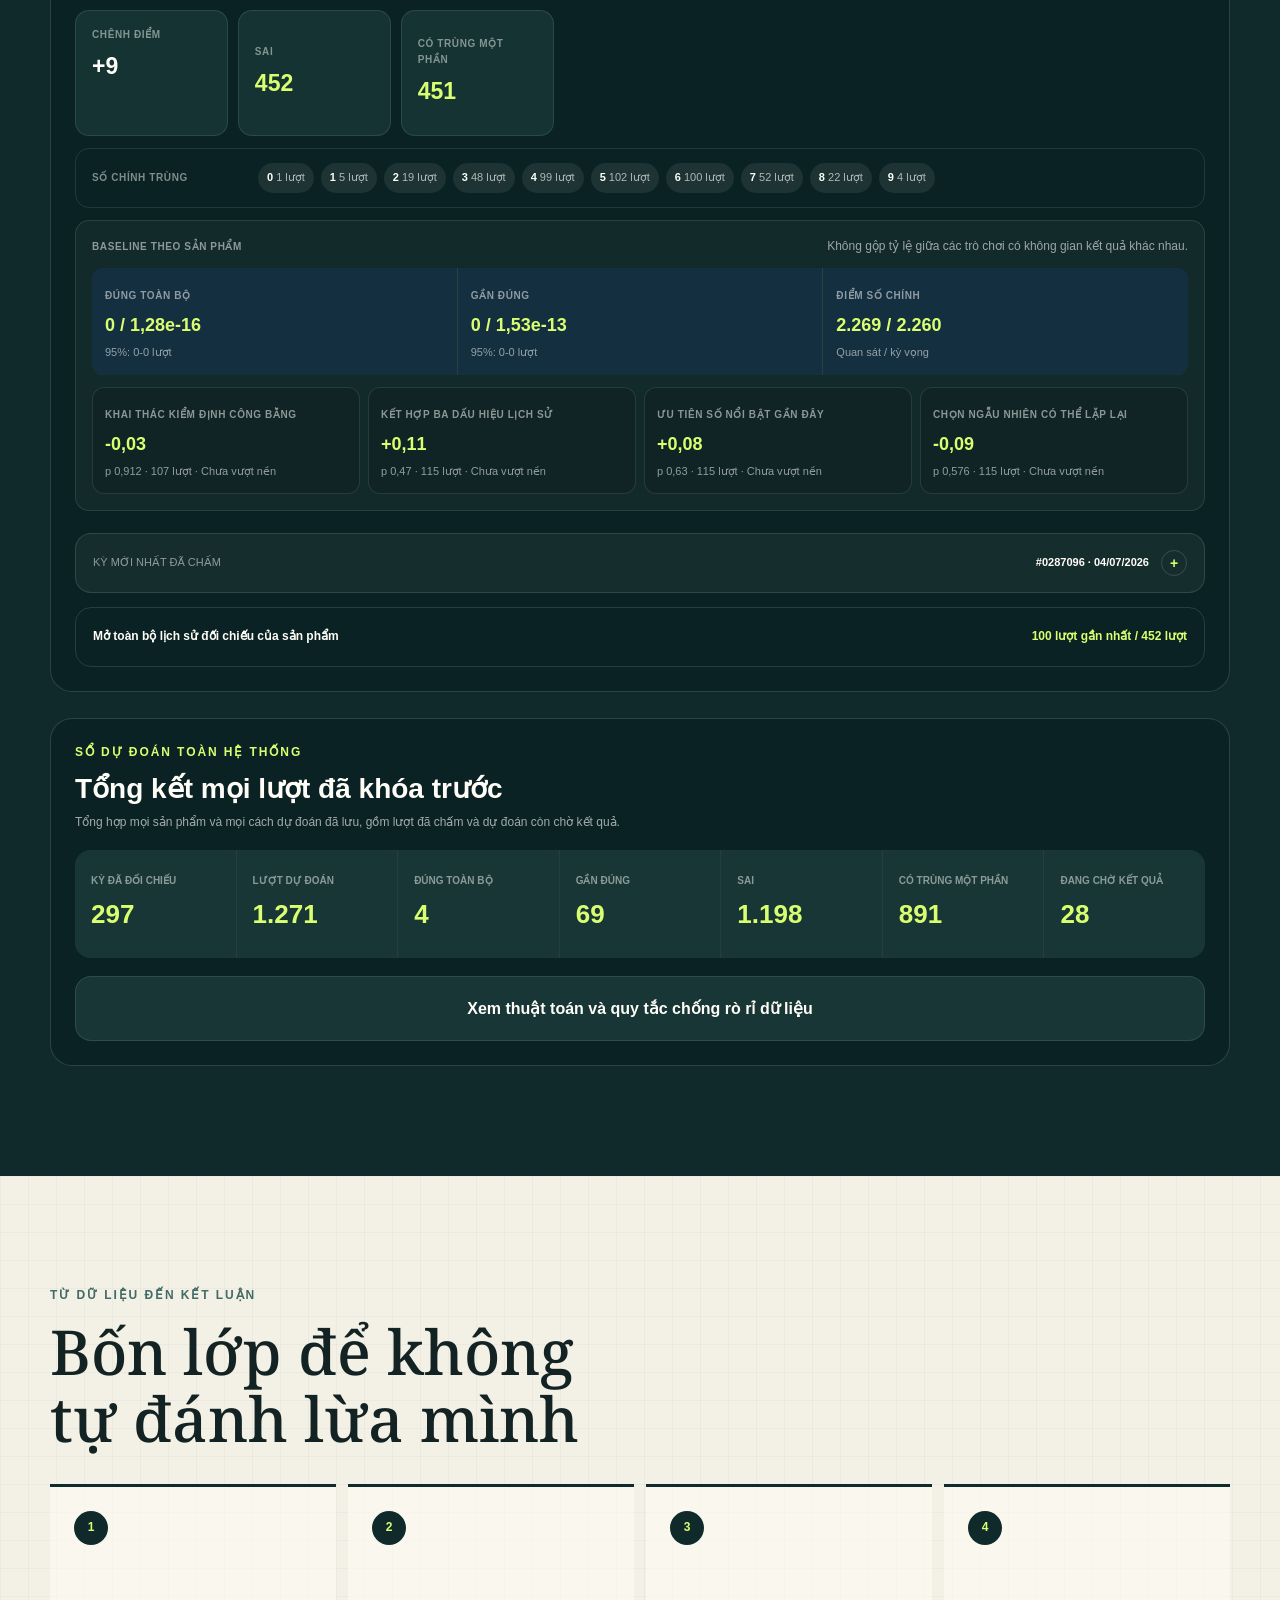
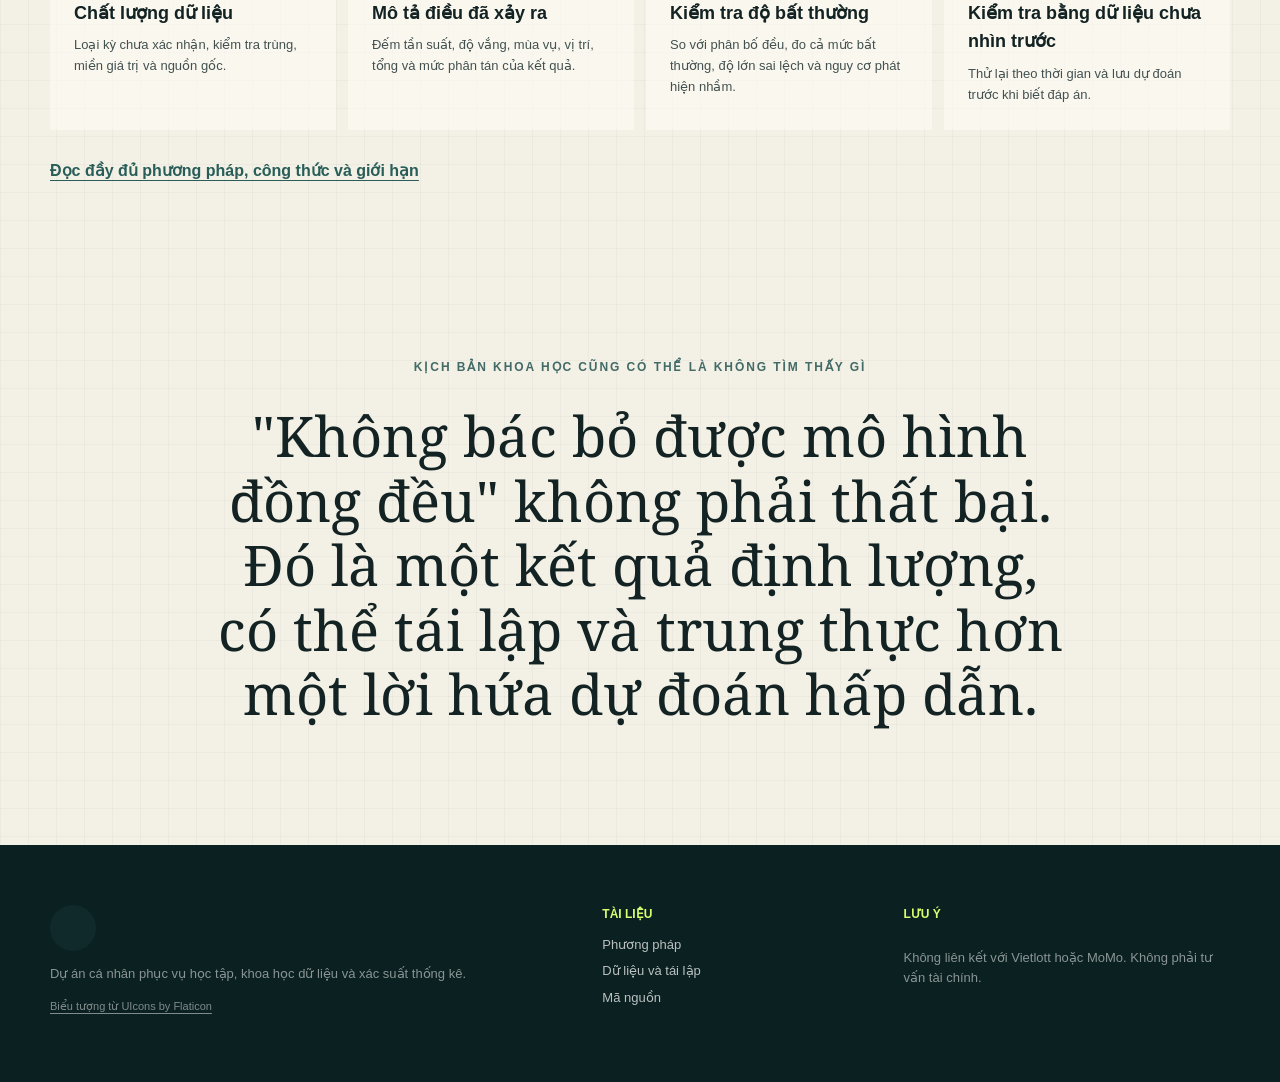
==== commit 4830f586: "chore: update NhanAZ-Data repository links" ====
--- a/site/index.html
+++ b/site/index.html
@@ -14,7 +14,7 @@
   <link rel="stylesheet" href="https://fonts.googleapis.com/css2?family=Noto+Serif:ital,wght@0,400;0,500;1,400;1,500&amp;display=swap">
   <link rel="stylesheet" href="https://cdn-uicons.flaticon.com/3.0.0/uicons-regular-rounded/css/uicons-regular-rounded.css">
   <link rel="stylesheet" href="assets/styles.css?v=20260618-6">
-  <script src="assets/app.js?v=20260618-9" defer></script>
+  <script src="assets/app.js?v=20260618-12" defer></script>
 </head>
 <body>
   <a class="skip-link" href="#main">Bỏ qua điều hướng</a>
@@ -33,7 +33,7 @@
       <a href="#du-doan">Dự đoán</a>
       <a href="phuong-phap.html">Phương pháp</a>
       <a href="du-lieu.html">Dữ liệu</a>
-      <a class="nav-github" href="https://github.com/NhanAZ/vietlott-data-research">GitHub</a>
+      <a class="nav-github" href="https://github.com/NhanAZ-Data/vietlott-data-research">GitHub</a>
     </nav>
   </header>
 
@@ -663,7 +663,7 @@
         <strong>Tài liệu</strong>
         <a href="phuong-phap.html">Phương pháp</a>
         <a href="du-lieu.html">Dữ liệu và tái lập</a>
-        <a href="https://github.com/NhanAZ/vietlott-data-research">Mã nguồn</a>
+        <a href="https://github.com/NhanAZ-Data/vietlott-data-research">Mã nguồn</a>
       </div>
       <div>
         <strong>Lưu ý</strong>
--- a/site/assets/styles.css
+++ b/site/assets/styles.css
@@ -1054,6 +1054,29 @@
   margin: 12px 0 0;
 }
 
+.audit-reliability-note {
+  display: grid;
+  gap: 3px;
+  padding: 10px 12px;
+  border-radius: 12px;
+  background: #edf2ea;
+}
+
+.audit-reliability-note b,
+.audit-reliability-note span {
+  display: block;
+}
+
+.audit-reliability-note b {
+  color: var(--forest);
+  font-size: 12px;
+}
+
+.audit-reliability-note span {
+  color: var(--ink-soft);
+  font-size: 12px;
+}
+
 .audit-log-actions {
   display: flex;
   gap: 10px;
@@ -1482,6 +1505,138 @@
   display: block;
 }
 
+.audit-reliability-panel {
+  margin-bottom: 14px;
+  padding: 16px;
+  border: 1px solid var(--line);
+  border-left-width: 5px;
+  border-radius: 18px;
+  background: rgb(255 253 247 / 72%);
+}
+
+.audit-reliability-panel.available {
+  border-left-color: var(--aqua);
+}
+
+.audit-reliability-panel.confirmed_only_baseline {
+  border-left-color: #9ab7a5;
+}
+
+.audit-reliability-panel.insufficient_reliable_history,
+.audit-reliability-panel.missing_confirmed_history {
+  border-left-color: var(--amber);
+}
+
+.audit-reliability-heading {
+  display: grid;
+  grid-template-columns: minmax(0, 0.85fr) minmax(0, 1.15fr);
+  gap: 16px;
+  align-items: start;
+}
+
+.audit-reliability-heading span,
+.audit-reliability-comparisons span {
+  color: var(--muted);
+  font-size: 11px;
+  font-weight: 850;
+  letter-spacing: 0.08em;
+  text-transform: uppercase;
+}
+
+.audit-reliability-heading strong {
+  display: block;
+  margin-top: 4px;
+  color: var(--forest);
+  font-size: 18px;
+}
+
+.audit-reliability-heading p {
+  margin: 0;
+  color: var(--ink-soft);
+  font-size: 12px;
+  line-height: 1.6;
+}
+
+.audit-reliability-metrics {
+  display: grid;
+  grid-template-columns: repeat(5, minmax(0, 1fr));
+  gap: 8px;
+  margin: 14px 0 0;
+}
+
+.audit-reliability-metrics div,
+.audit-reliability-comparisons div {
+  min-width: 0;
+  padding: 10px;
+  border-radius: 12px;
+  background: #f5f1e8;
+}
+
+.audit-reliability-metrics dt,
+.audit-reliability-metrics dd {
+  margin: 0;
+}
+
+.audit-reliability-metrics dt {
+  color: var(--muted);
+  font-size: 11px;
+}
+
+.audit-reliability-metrics dd {
+  margin-top: 4px;
+  color: var(--forest);
+  font-size: 20px;
+  font-weight: 900;
+}
+
+.audit-reliability-strongest {
+  display: grid;
+  gap: 4px;
+  margin: 12px 0 0;
+  padding: 11px 12px;
+  border-radius: 12px;
+  background: #edf2ea;
+}
+
+.audit-reliability-strongest b,
+.audit-reliability-strongest span {
+  display: block;
+}
+
+.audit-reliability-strongest b {
+  color: var(--forest);
+}
+
+.audit-reliability-strongest span {
+  color: var(--ink-soft);
+  font-size: 12px;
+}
+
+.audit-reliability-comparisons {
+  display: grid;
+  grid-template-columns: repeat(4, minmax(0, 1fr));
+  gap: 8px;
+  margin-top: 10px;
+}
+
+.audit-reliability-comparisons strong,
+.audit-reliability-comparisons small {
+  display: block;
+}
+
+.audit-reliability-comparisons strong {
+  margin-top: 8px;
+  color: var(--forest);
+  font-size: 18px;
+}
+
+.audit-reliability-comparisons small {
+  margin-top: 3px;
+  color: var(--ink-soft);
+  font-size: 11px;
+  font-weight: 800;
+}
+
 .audit-test-details {
   overflow: hidden;
   border: 1px solid var(--line);
@@ -3032,6 +3187,74 @@
   font-weight: 900;
   letter-spacing: 0.08em;
   text-transform: uppercase;
+}
+
+.backtest-pairwise {
+  margin-top: 12px;
+  padding: 13px 14px;
+  border: 1px solid var(--line);
+  border-radius: 14px;
+  background: #fffdf7;
+}
+
+.backtest-pairwise-heading {
+  display: flex;
+  align-items: baseline;
+  justify-content: space-between;
+  gap: 12px;
+  color: #315f5b;
+  font-size: 10px;
+  font-weight: 900;
+  letter-spacing: 0.08em;
+  text-transform: uppercase;
+}
+
+.backtest-pairwise-heading small {
+  color: #74817e;
+  font-size: 11px;
+  font-weight: 650;
+  letter-spacing: 0;
+  text-align: right;
+  text-transform: none;
+}
+
+.backtest-pairwise-grid {
+  display: grid;
+  grid-template-columns: repeat(3, minmax(0, 1fr));
+  gap: 10px;
+  margin-top: 10px;
+}
+
+.backtest-pairwise-row {
+  min-width: 0;
+  padding: 10px;
+  border-radius: 10px;
+  background: #ebe7dc;
+}
+
+.backtest-pairwise-row span,
+.backtest-pairwise-row strong,
+.backtest-pairwise-row small {
+  display: block;
+}
+
+.backtest-pairwise-row span {
+  color: #64716f;
+  font-size: 10px;
+  font-weight: 850;
+}
+
+.backtest-pairwise-row strong {
+  margin-top: 4px;
+  color: #173f3c;
+  font-size: 18px;
+}
+
+.backtest-pairwise-row small {
+  margin-top: 4px;
+  color: #64716f;
+  font-size: 11px;
+  line-height: 1.45;
 }
 
 .backtest-method-details {
@@ -3372,18 +3595,17 @@
 
 .prediction-product-metrics {
   display: grid;
-  grid-template-columns: repeat(auto-fit, minmax(135px, 1fr));
-  gap: 1px;
-  overflow: hidden;
-  border-radius: 16px;
-  background: rgb(255 255 255 / 12%);
+  grid-template-columns: repeat(auto-fit, minmax(150px, 1fr));
+  gap: 10px;
 }
 
 .prediction-product-metric {
   min-width: 0;
+  min-height: 126px;
   padding: 16px;
-  border: 0;
-  background: #173635;
+  border: 1px solid rgb(255 255 255 / 10%);
+  border-radius: 14px;
+  background: rgb(23 54 53 / 92%);
   color: inherit;
   cursor: pointer;
   font: inherit;
@@ -3401,8 +3623,9 @@
 button.prediction-product-metric:hover,
 button.prediction-product-metric:focus-visible {
   background: #1c4240;
+  border-color: rgb(212 255 91 / 38%);
   outline: 2px solid rgb(212 255 91 / 54%);
-  outline-offset: -2px;
+  outline-offset: 2px;
 }
 
 .prediction-product-metrics span,
@@ -3449,6 +3672,86 @@
 
 .prediction-hit-distribution > div strong {
   color: var(--paper);
+}
+
+.prediction-baseline-panel {
+  display: grid;
+  gap: 12px;
+  margin-top: 12px;
+  padding: 16px;
+  border: 1px solid rgb(255 255 255 / 10%);
+  border-radius: 14px;
+  background: rgb(255 255 255 / 4%);
+}
+
+.prediction-baseline-heading {
+  display: flex;
+  gap: 14px;
+  align-items: baseline;
+  justify-content: space-between;
+}
+
+.prediction-baseline-heading span,
+.prediction-baseline-grid span,
+.prediction-baseline-strategy span {
+  color: rgb(255 255 255 / 52%);
+  font-size: 10px;
+  font-weight: 850;
+  letter-spacing: 0.06em;
+  text-transform: uppercase;
+}
+
+.prediction-baseline-heading p {
+  max-width: 520px;
+  margin: 0;
+  color: rgb(255 255 255 / 58%);
+  font-size: 12px;
+  text-align: right;
+}
+
+.prediction-baseline-grid {
+  display: grid;
+  grid-template-columns: repeat(3, minmax(0, 1fr));
+  gap: 1px;
+  overflow: hidden;
+  border-radius: 12px;
+  background: rgb(255 255 255 / 10%);
+}
+
+.prediction-baseline-grid > div {
+  min-width: 0;
+  padding: 13px;
+  background: #142f3f;
+}
+
+.prediction-baseline-grid strong,
+.prediction-baseline-strategy strong {
+  display: block;
+  margin-top: 5px;
+  color: var(--acid);
+  font-size: 18px;
+}
+
+.prediction-baseline-grid small,
+.prediction-baseline-strategy small {
+  display: block;
+  margin-top: 4px;
+  color: rgb(255 255 255 / 55%);
+  font-size: 11px;
+}
+
+.prediction-baseline-strategies {
+  display: grid;
+  grid-template-columns: repeat(auto-fit, minmax(180px, 1fr));
+  gap: 8px;
+}
+
+.prediction-baseline-strategy {
+  min-width: 0;
+  padding: 12px;
+  border: 1px solid rgb(255 255 255 / 10%);
+  border-radius: 12px;
+  background: rgb(0 0 0 / 12%);
 }
 
 .prediction-comparison-grid {
@@ -4064,6 +4367,8 @@
   .metric-grid,
   .audit-summary-grid,
   .audit-mini-grid,
+  .audit-reliability-metrics,
+  .audit-reliability-comparisons,
   .threshold-sensitivity-grid,
   .method-steps {
     grid-template-columns: repeat(2, 1fr);
@@ -4073,6 +4378,7 @@
   .audit-log-lead,
   .audit-log-products,
   .audit-dependency-heading,
+  .audit-reliability-heading,
   .position-tier-heading,
   .position-period-heading,
   .position-source-heading,
@@ -4166,6 +4472,9 @@
     .audit-family-list,
     .audit-dependency-heading,
     .audit-dependency-grid,
+    .audit-reliability-heading,
+    .audit-reliability-metrics,
+    .audit-reliability-comparisons,
     .position-result-types,
     .position-tier-grid,
     .position-period-grid,
@@ -4336,6 +4645,16 @@
     grid-template-columns: 1fr;
   }
 
+  .backtest-pairwise-heading {
+    align-items: flex-start;
+    flex-direction: column;
+    gap: 4px;
+  }
+
+  .backtest-pairwise-grid {
+    grid-template-columns: 1fr;
+  }
+
   .backtest-method-details summary {
     align-items: flex-start;
     flex-direction: column;
@@ -4380,6 +4699,20 @@
 
   .prediction-hit-distribution,
   .prediction-versus {
+    grid-template-columns: 1fr;
+  }
+
+  .prediction-baseline-heading {
+    align-items: stretch;
+    flex-direction: column;
+  }
+
+  .prediction-baseline-heading p {
+    max-width: none;
+    text-align: left;
+  }
+
+  .prediction-baseline-grid {
     grid-template-columns: 1fr;
   }
 
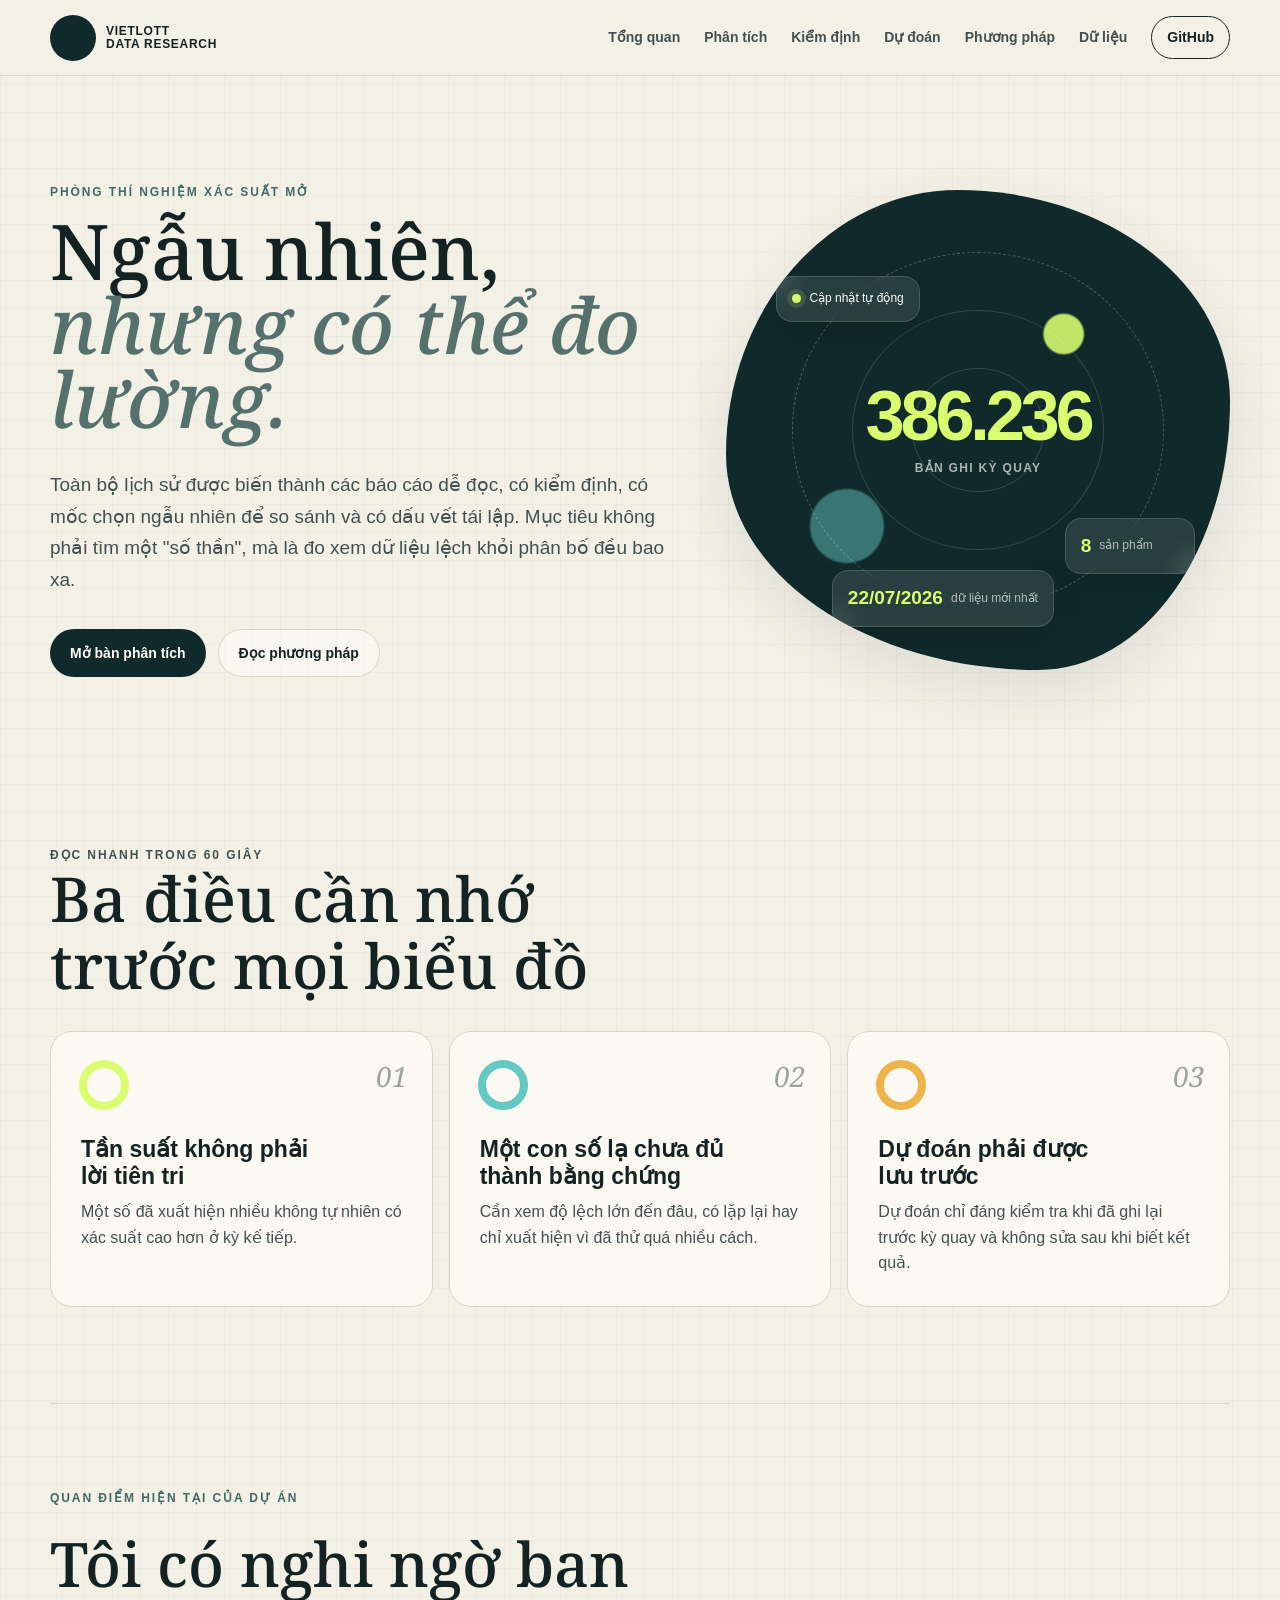
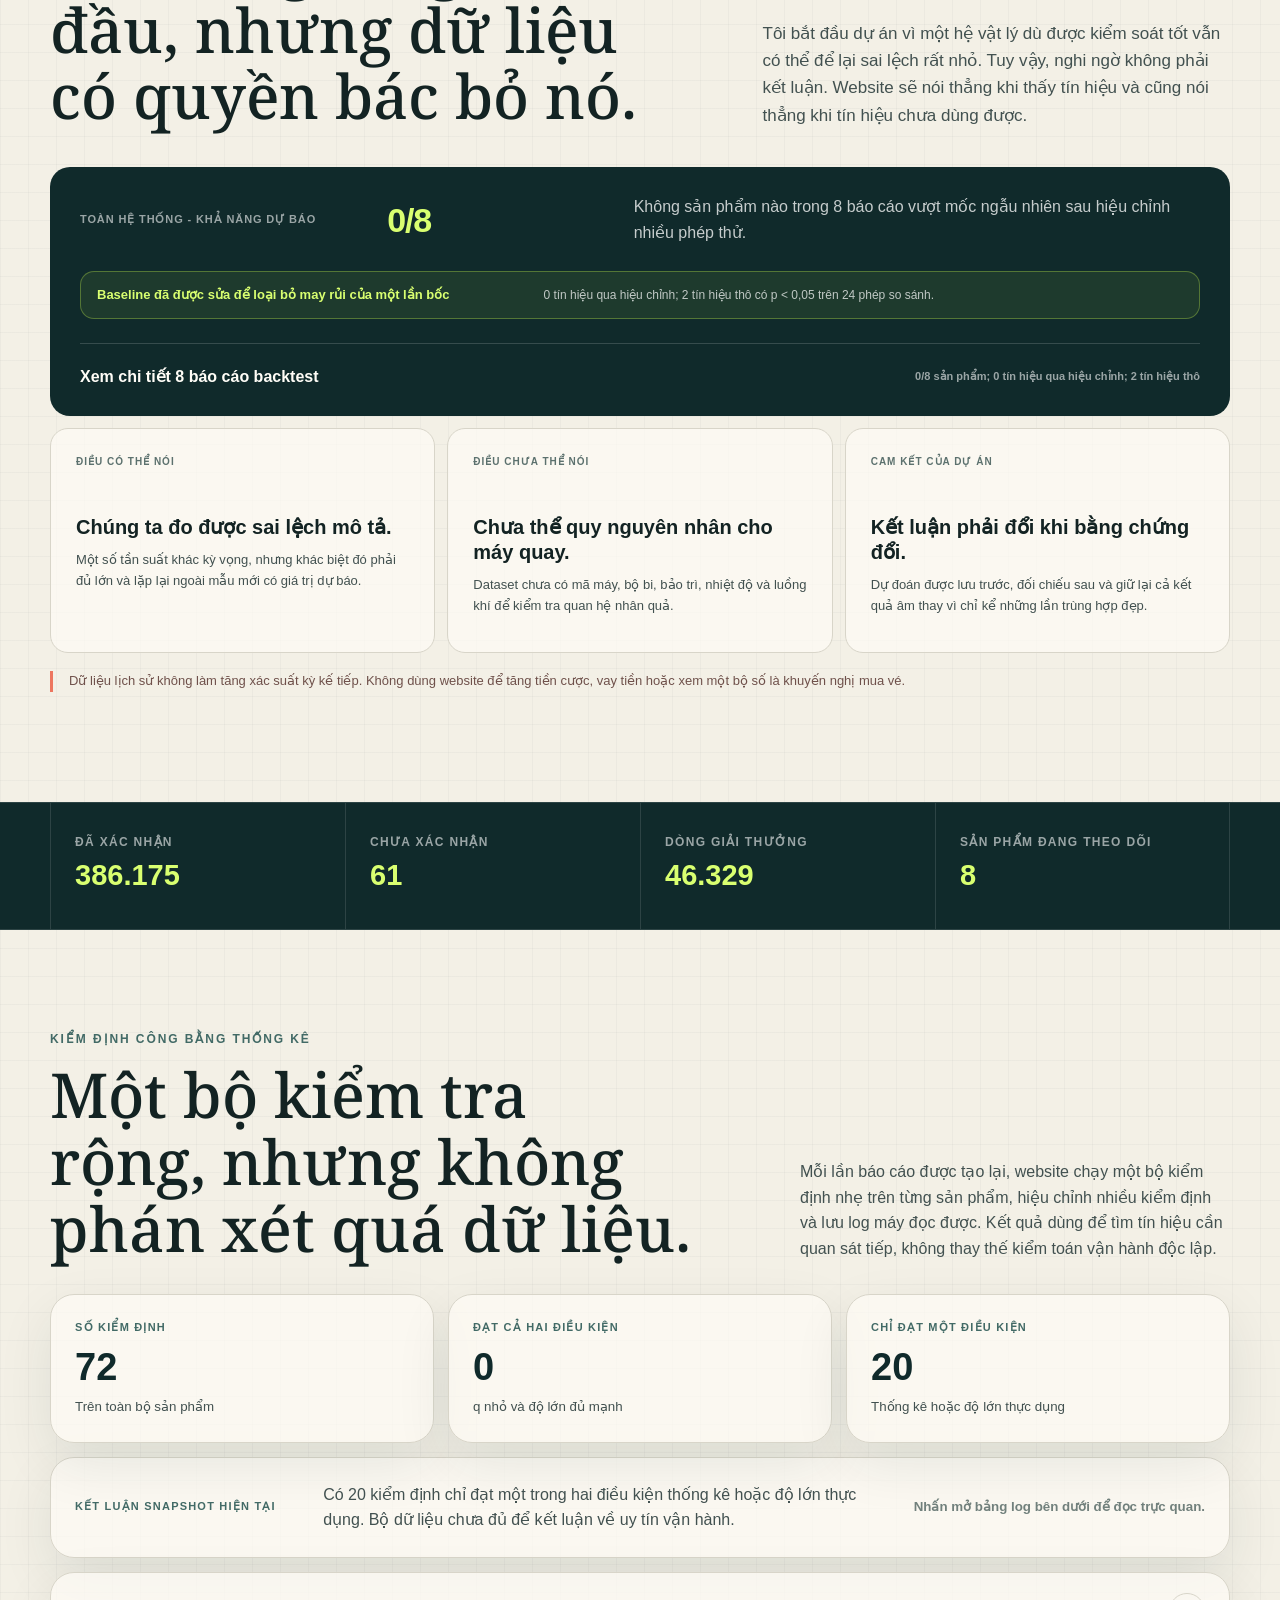
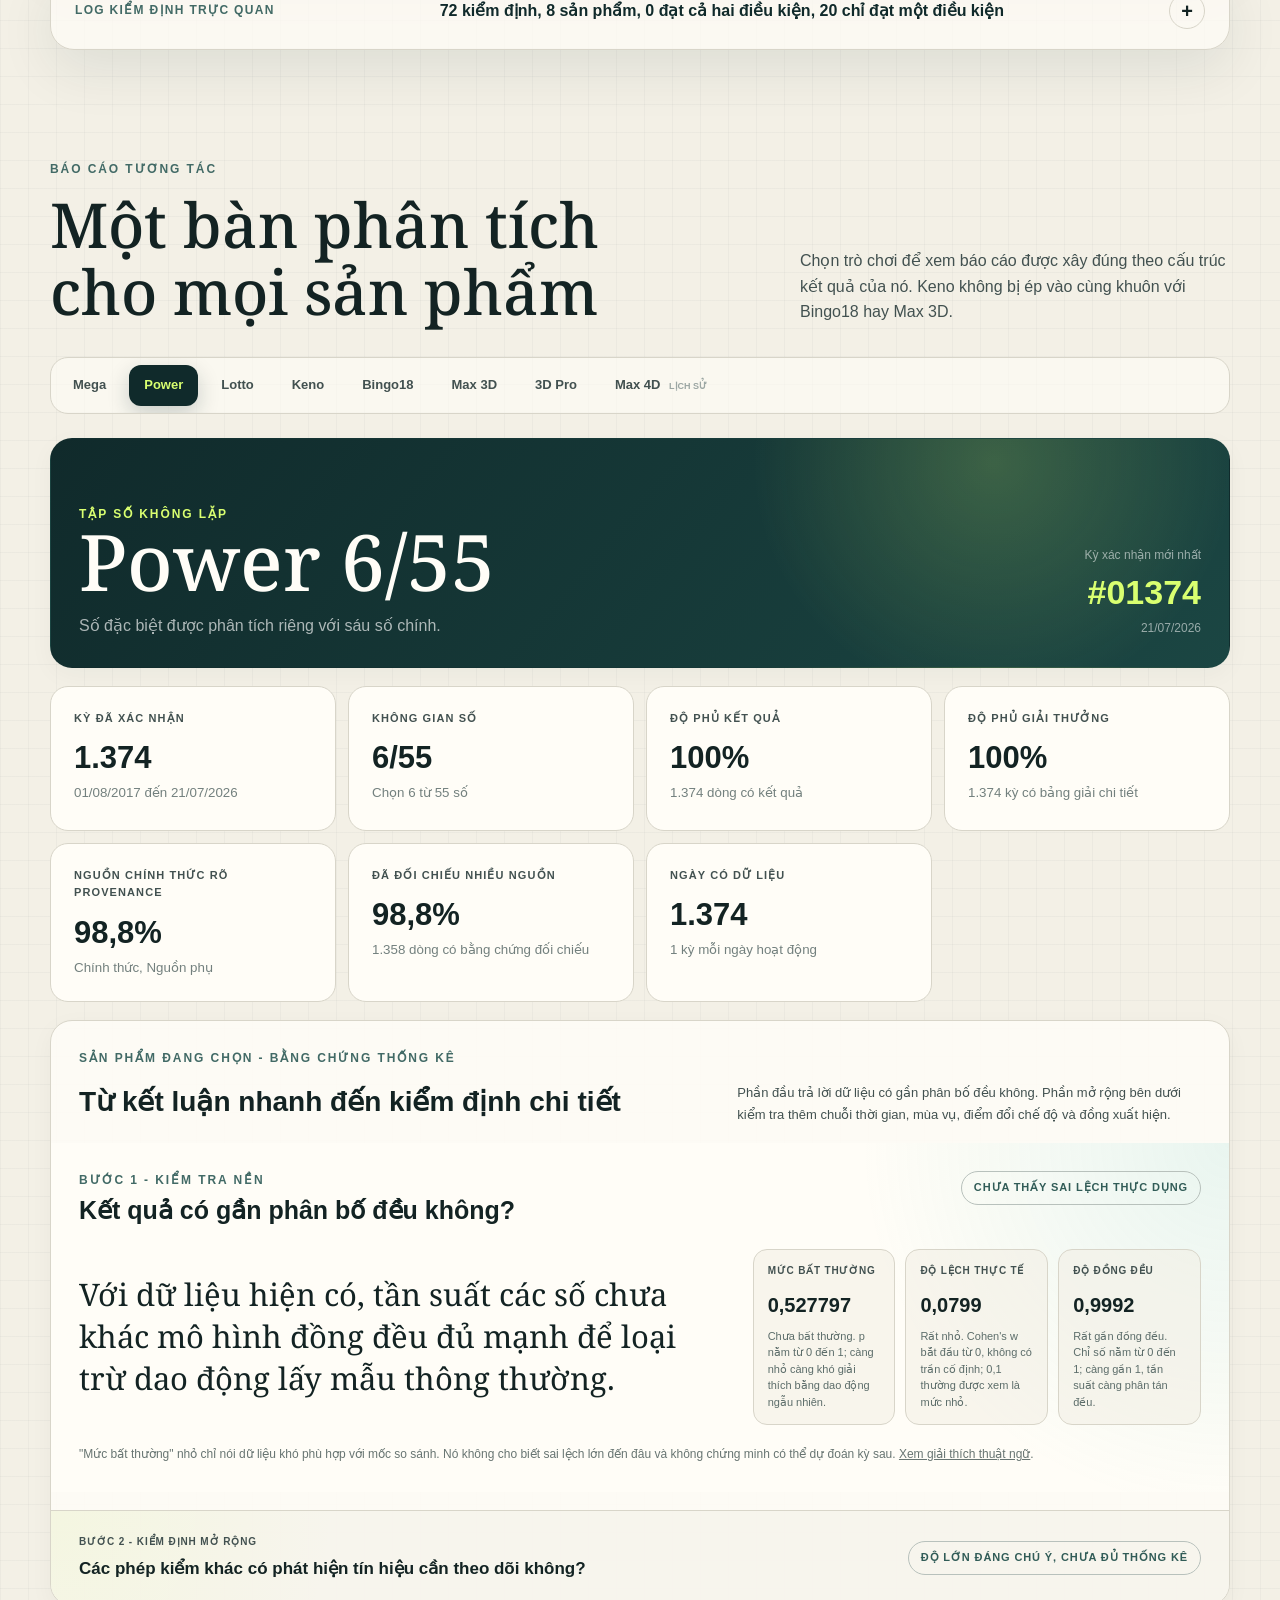
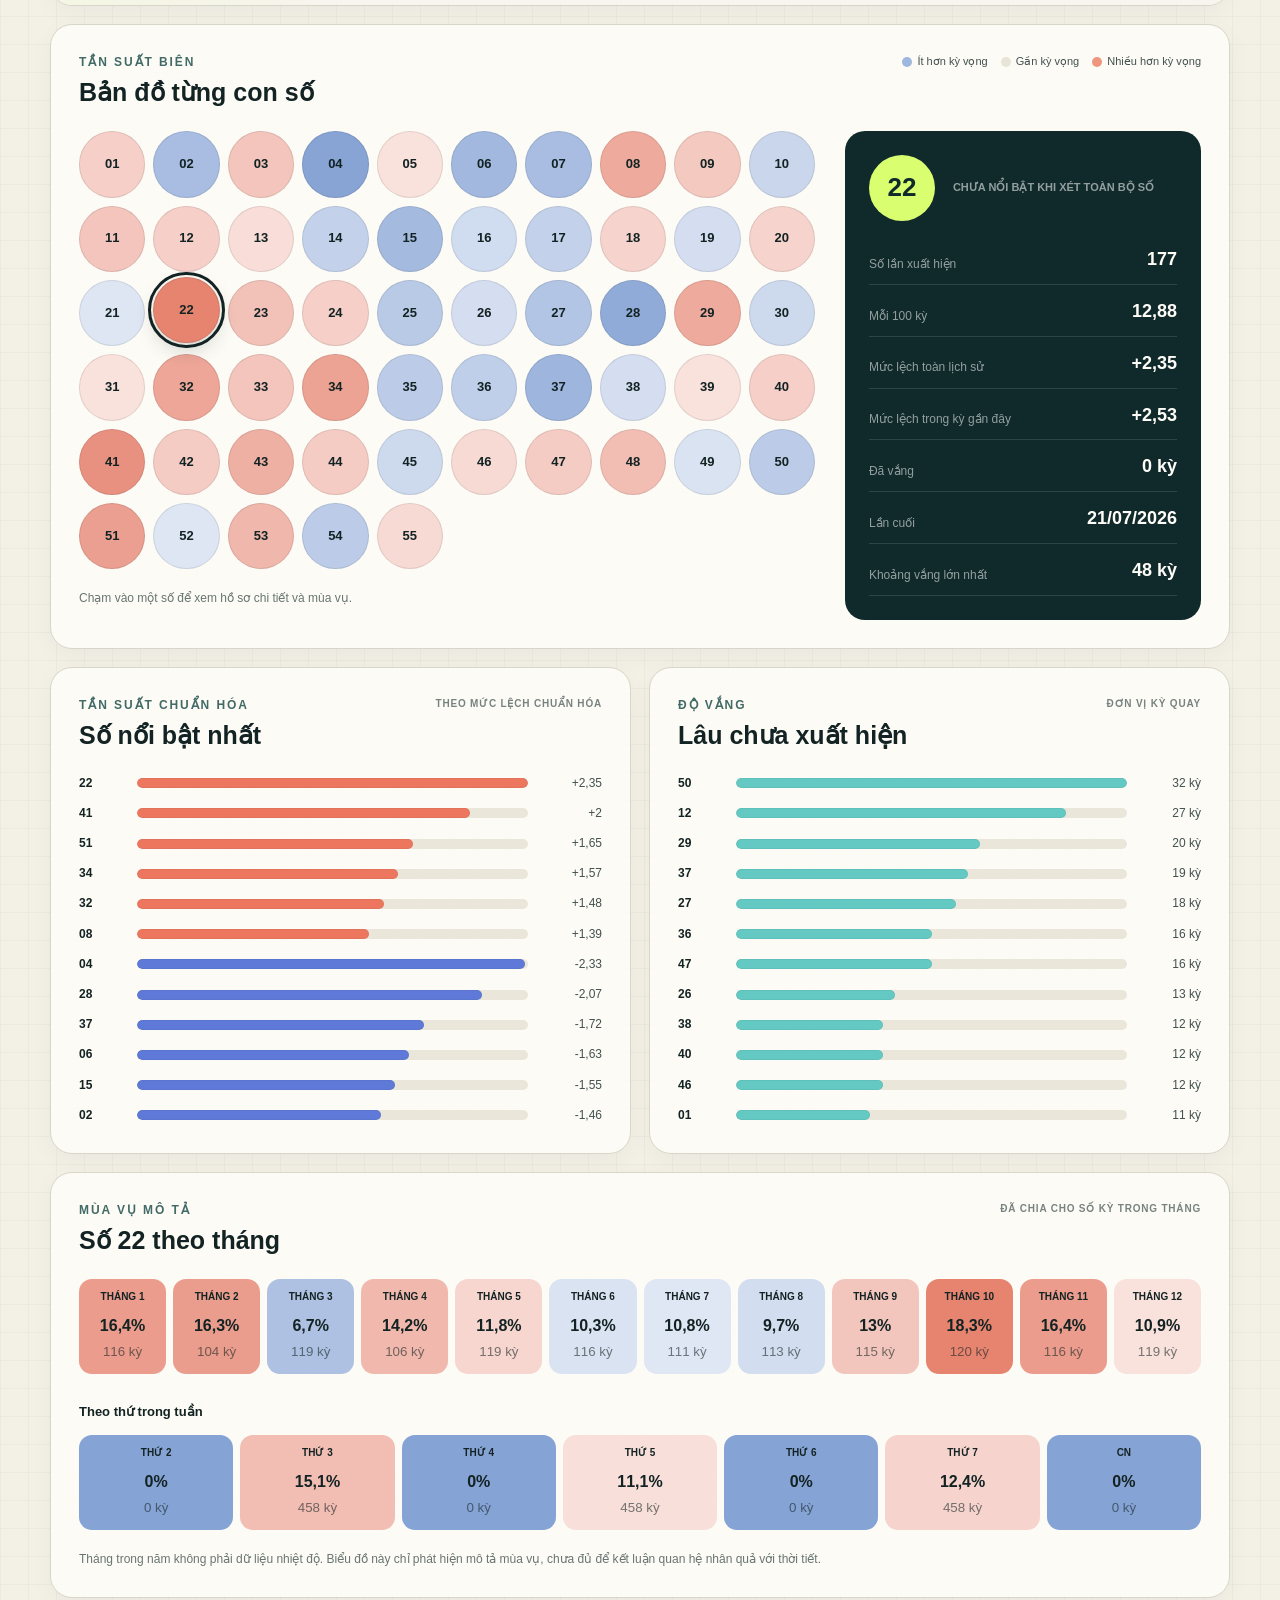
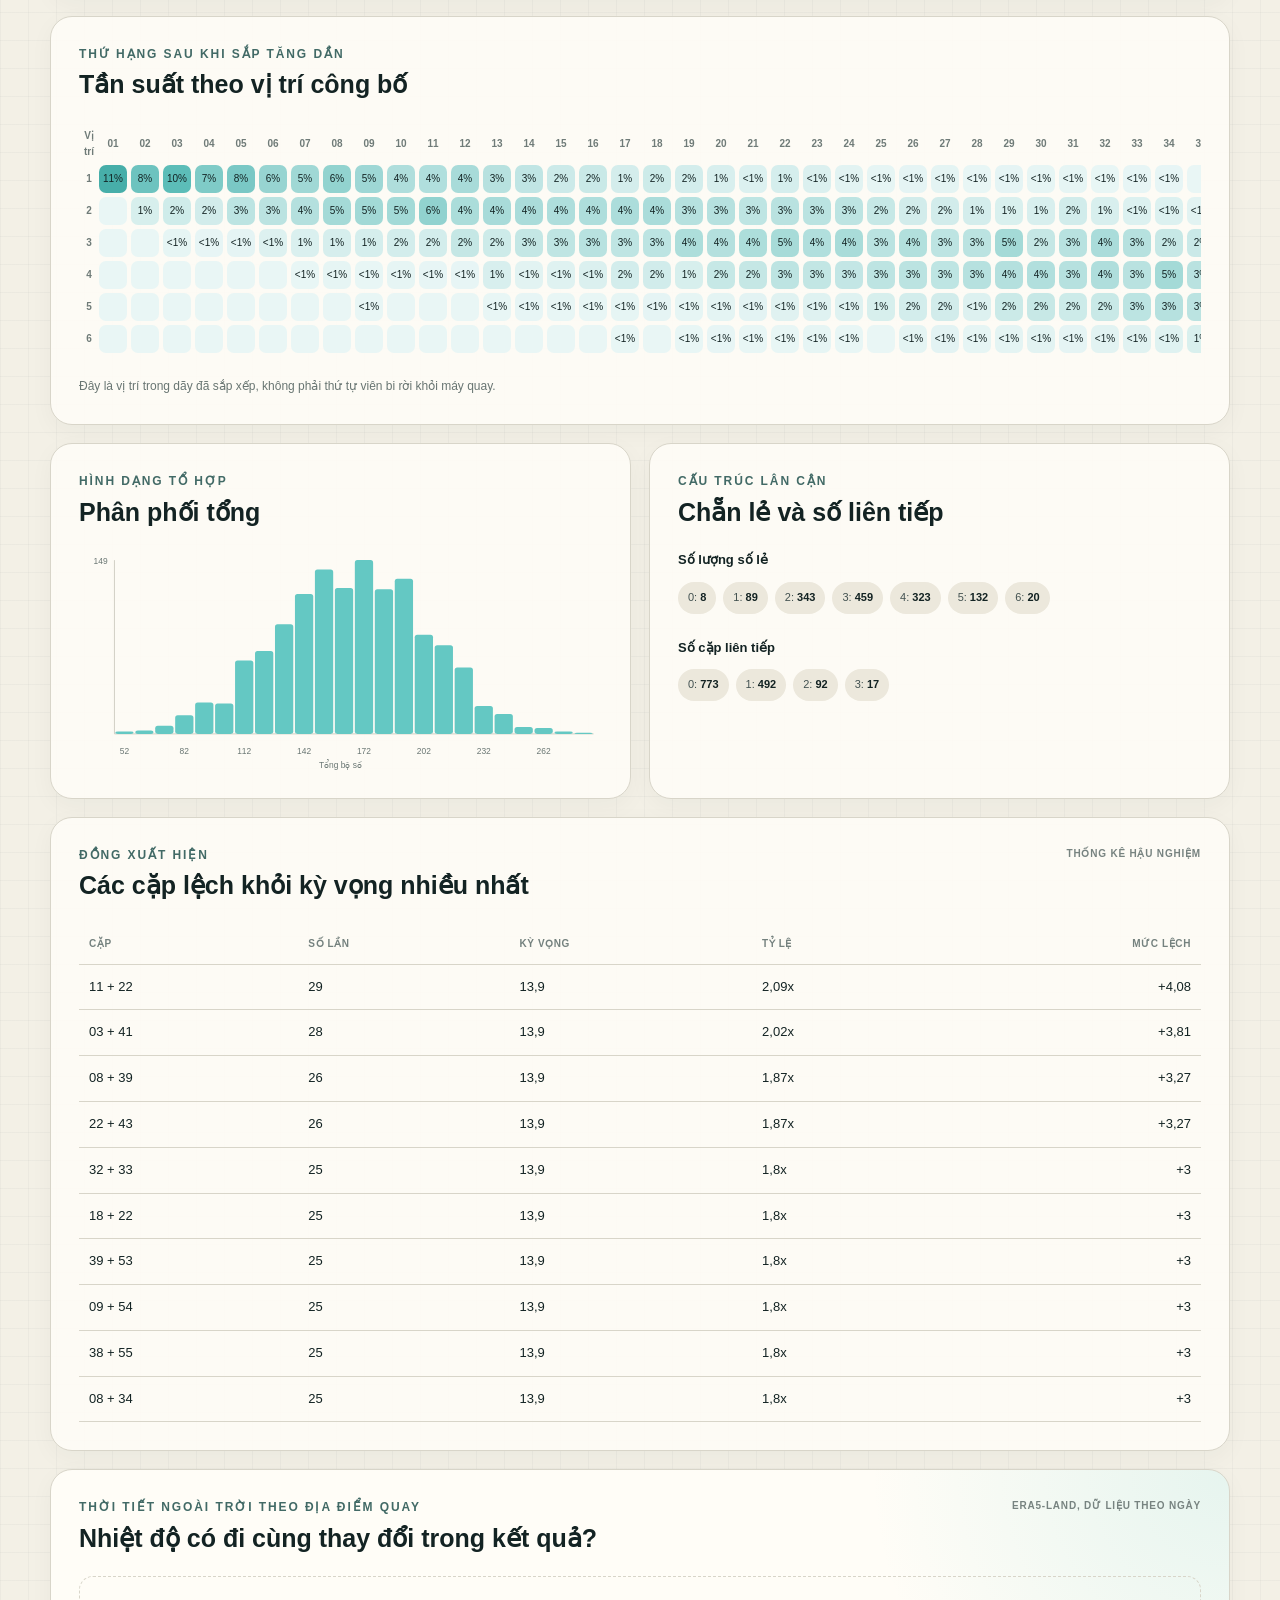
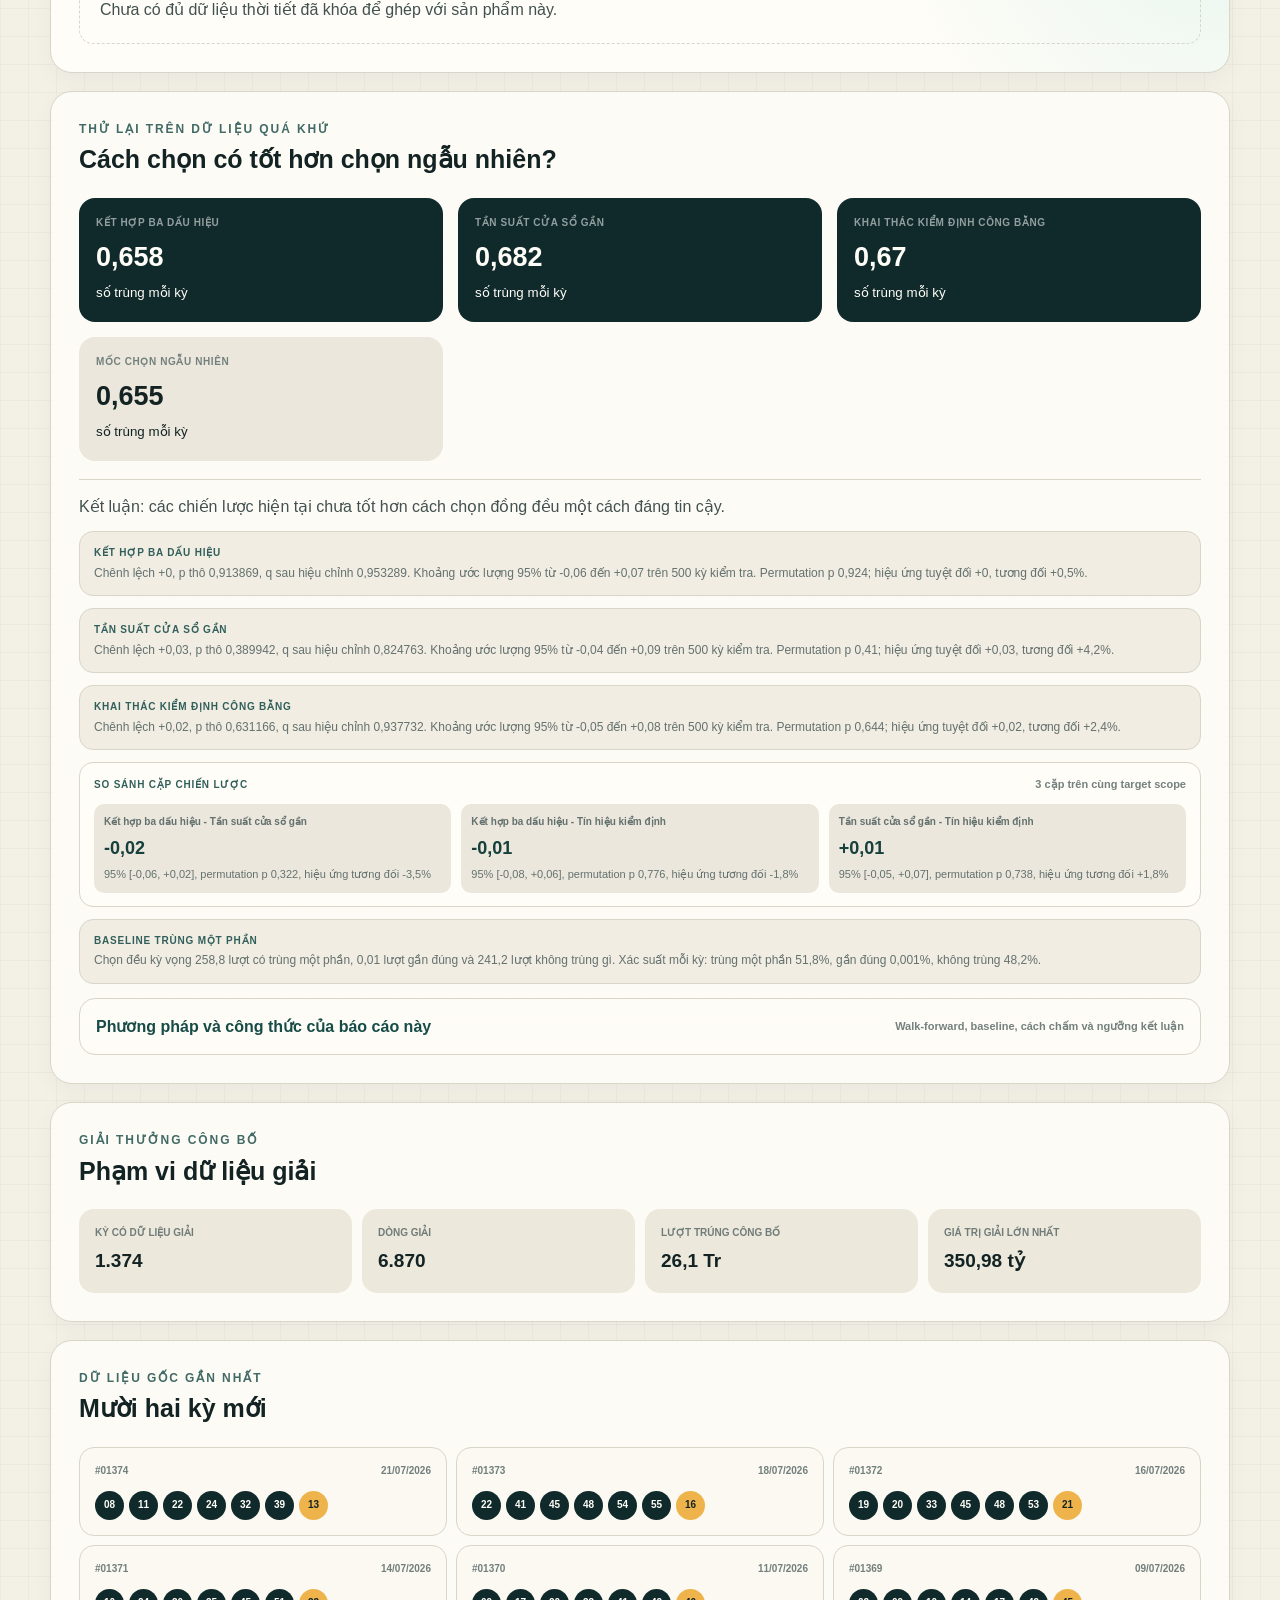
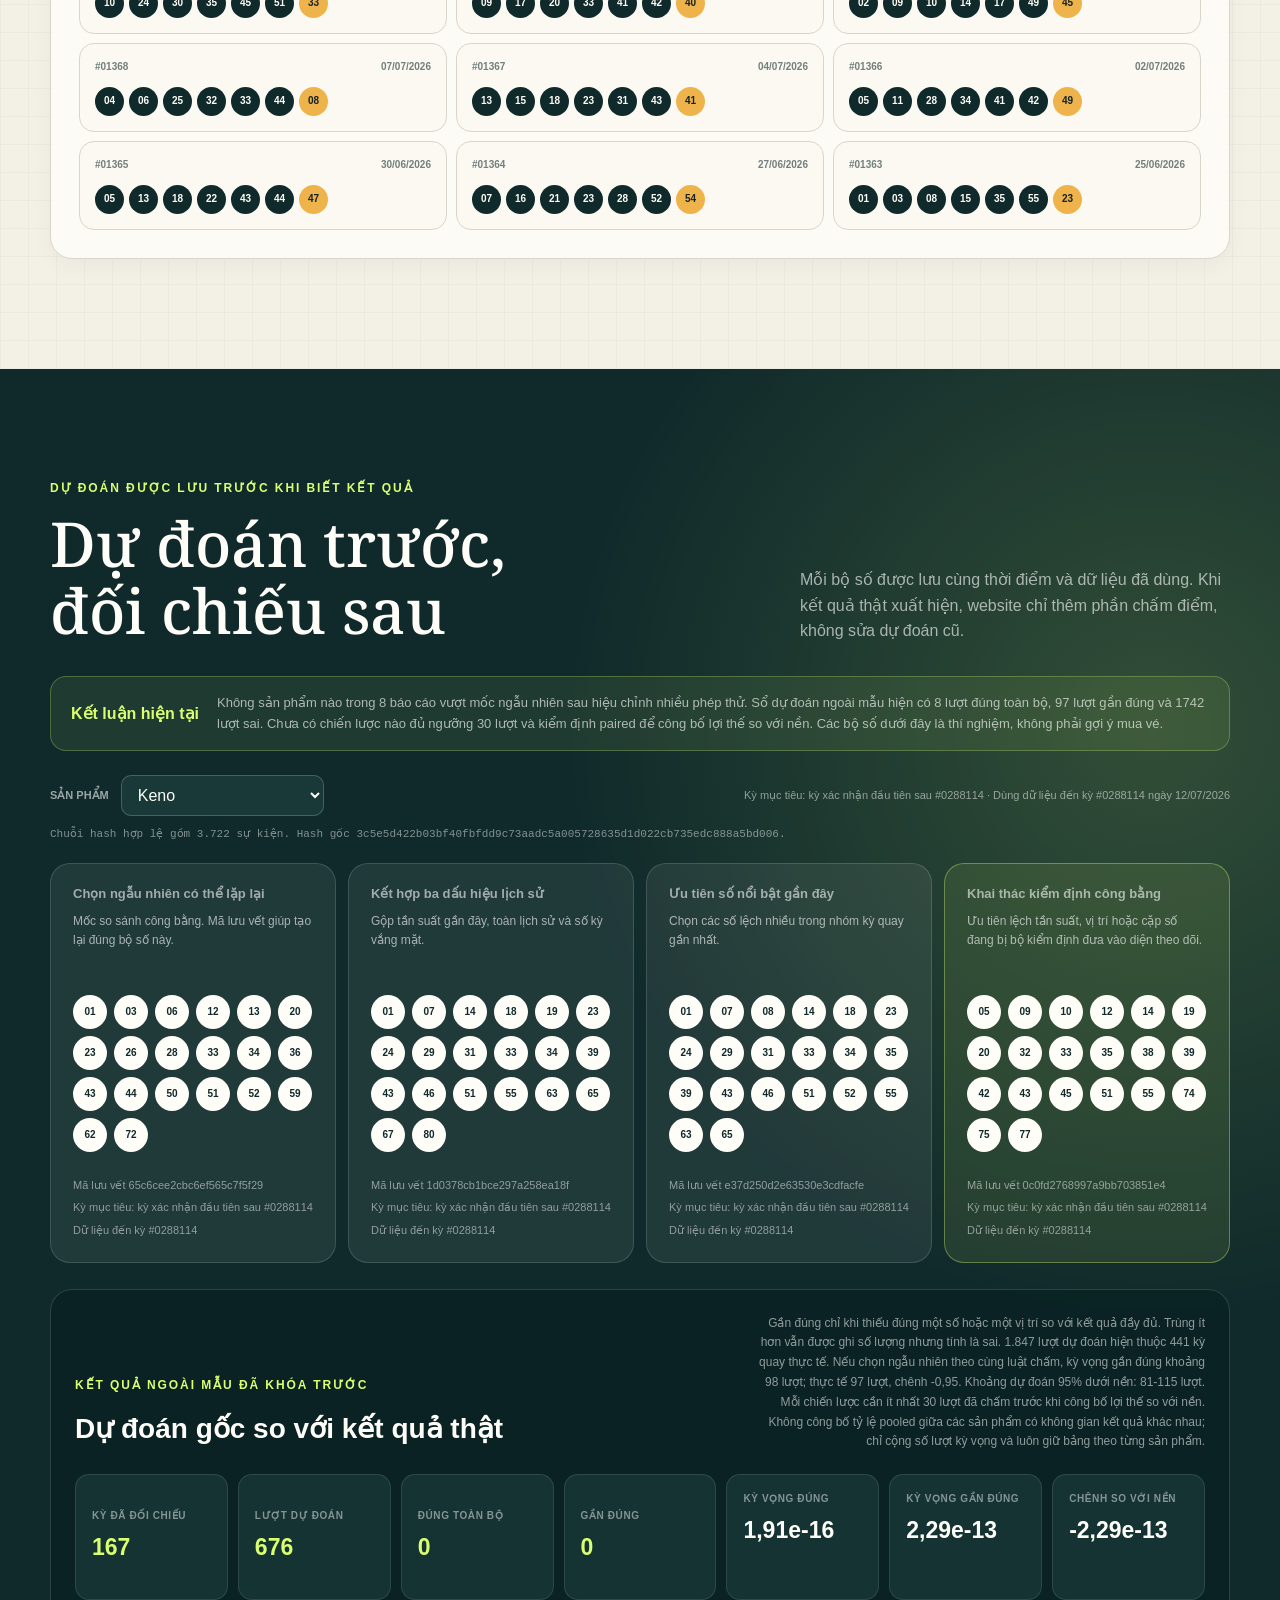
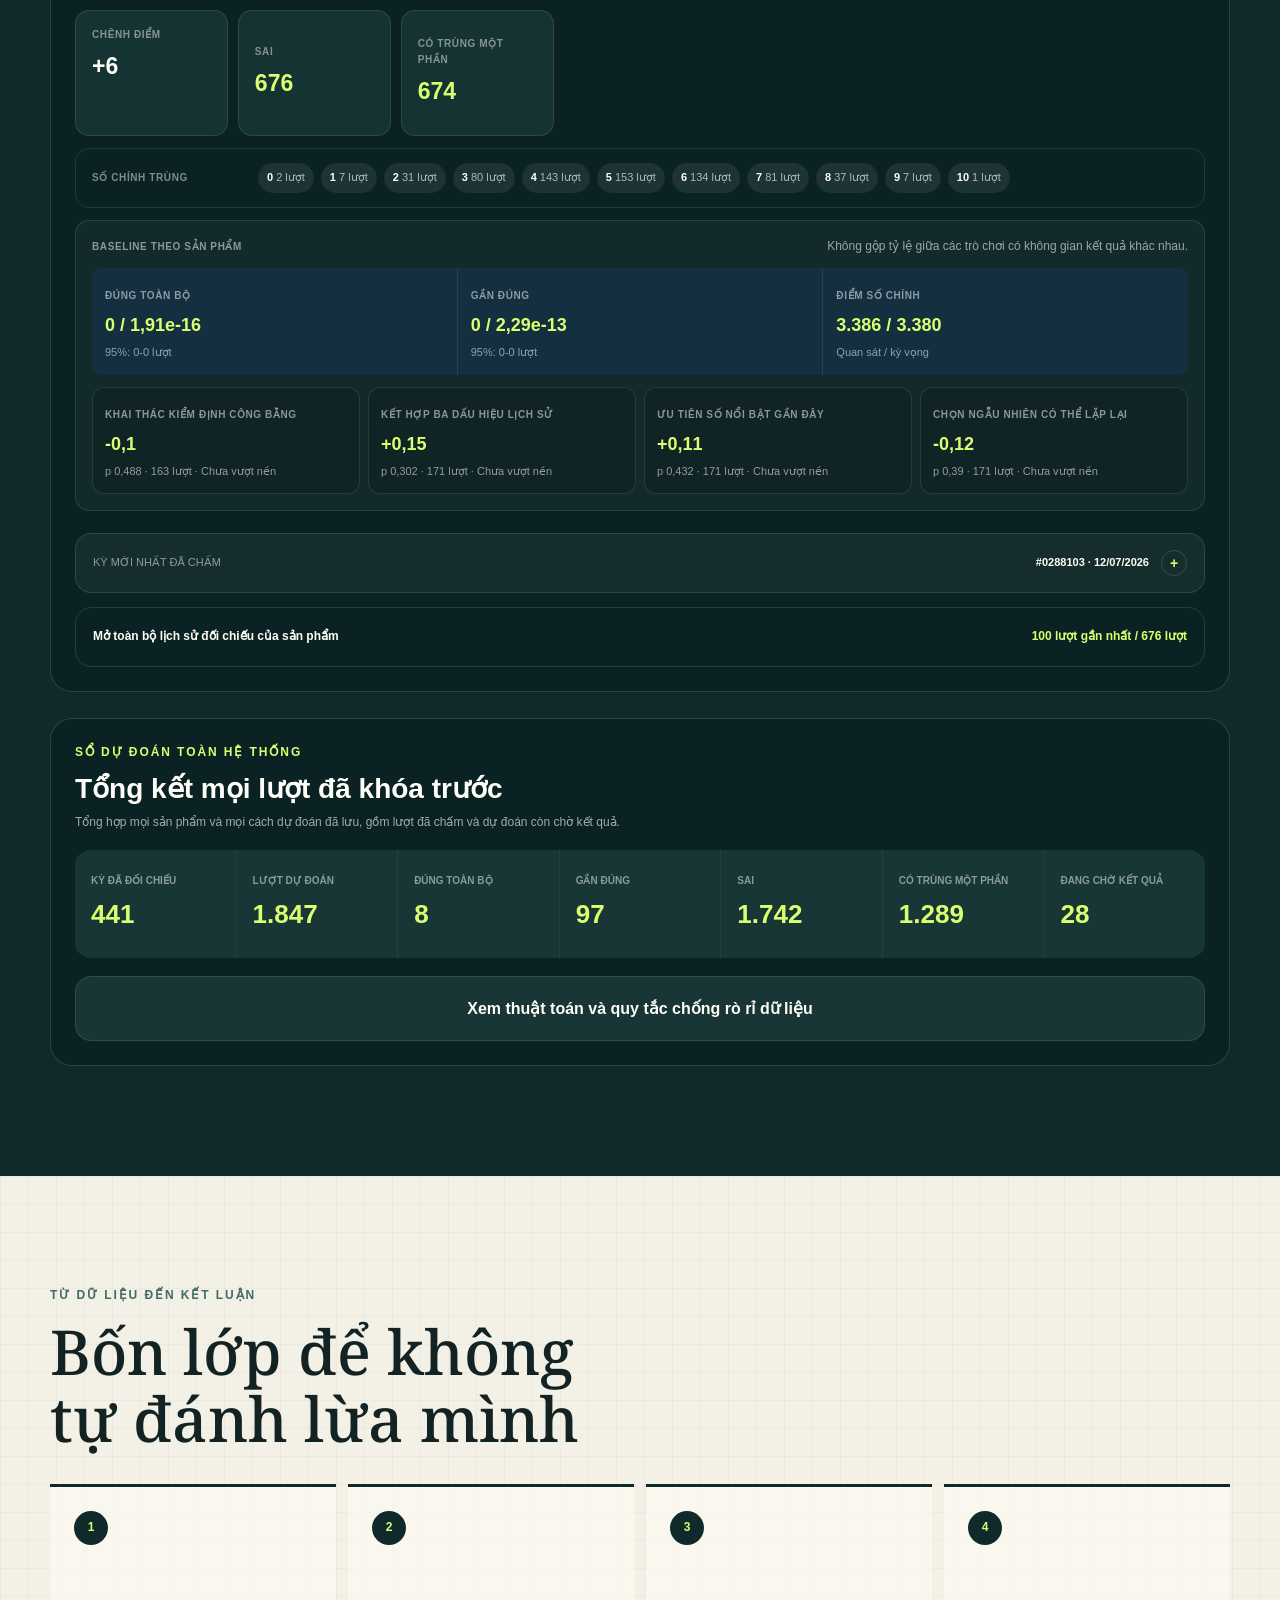
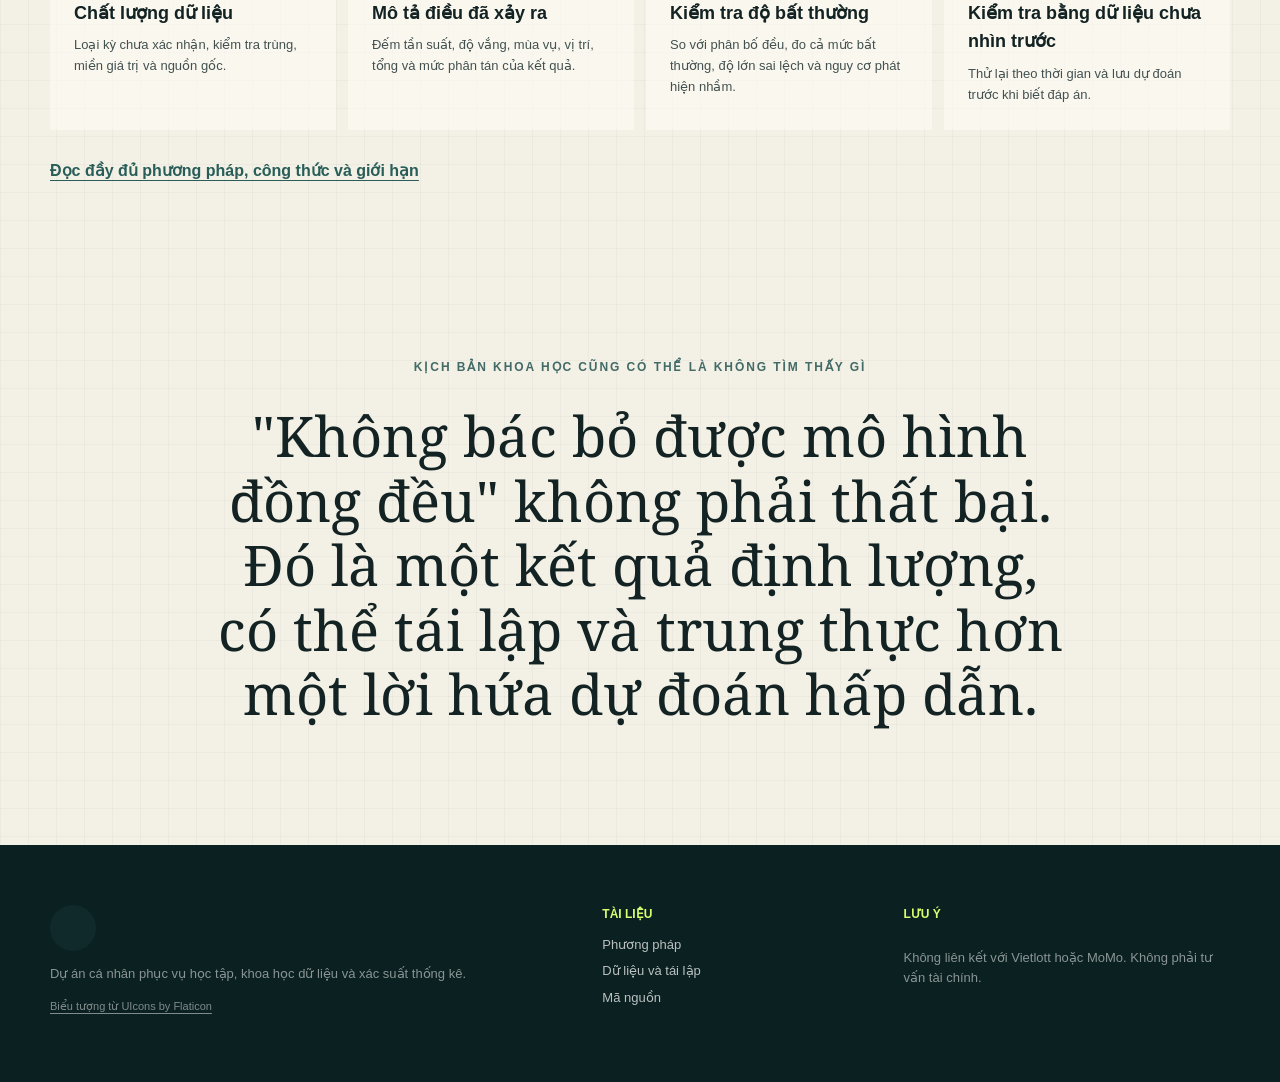
==== commit dcbfc01f: "merge: hợp nhất collector và prediction web" ====
--- a/site/index.html
+++ b/site/index.html
@@ -33,7 +33,7 @@
       <a href="#du-doan">Dự đoán</a>
       <a href="phuong-phap.html">Phương pháp</a>
       <a href="du-lieu.html">Dữ liệu</a>
-      <a class="nav-github" href="https://github.com/NhanAZ-Data/vietlott-data-research">GitHub</a>
+      <a class="nav-github" href="https://github.com/NhanAZ-Data/vietlott-research">GitHub</a>
     </nav>
   </header>
 
@@ -663,7 +663,7 @@
         <strong>Tài liệu</strong>
         <a href="phuong-phap.html">Phương pháp</a>
         <a href="du-lieu.html">Dữ liệu và tái lập</a>
-        <a href="https://github.com/NhanAZ-Data/vietlott-data-research">Mã nguồn</a>
+        <a href="https://github.com/NhanAZ-Data/vietlott-research">Mã nguồn</a>
       </div>
       <div>
         <strong>Lưu ý</strong>
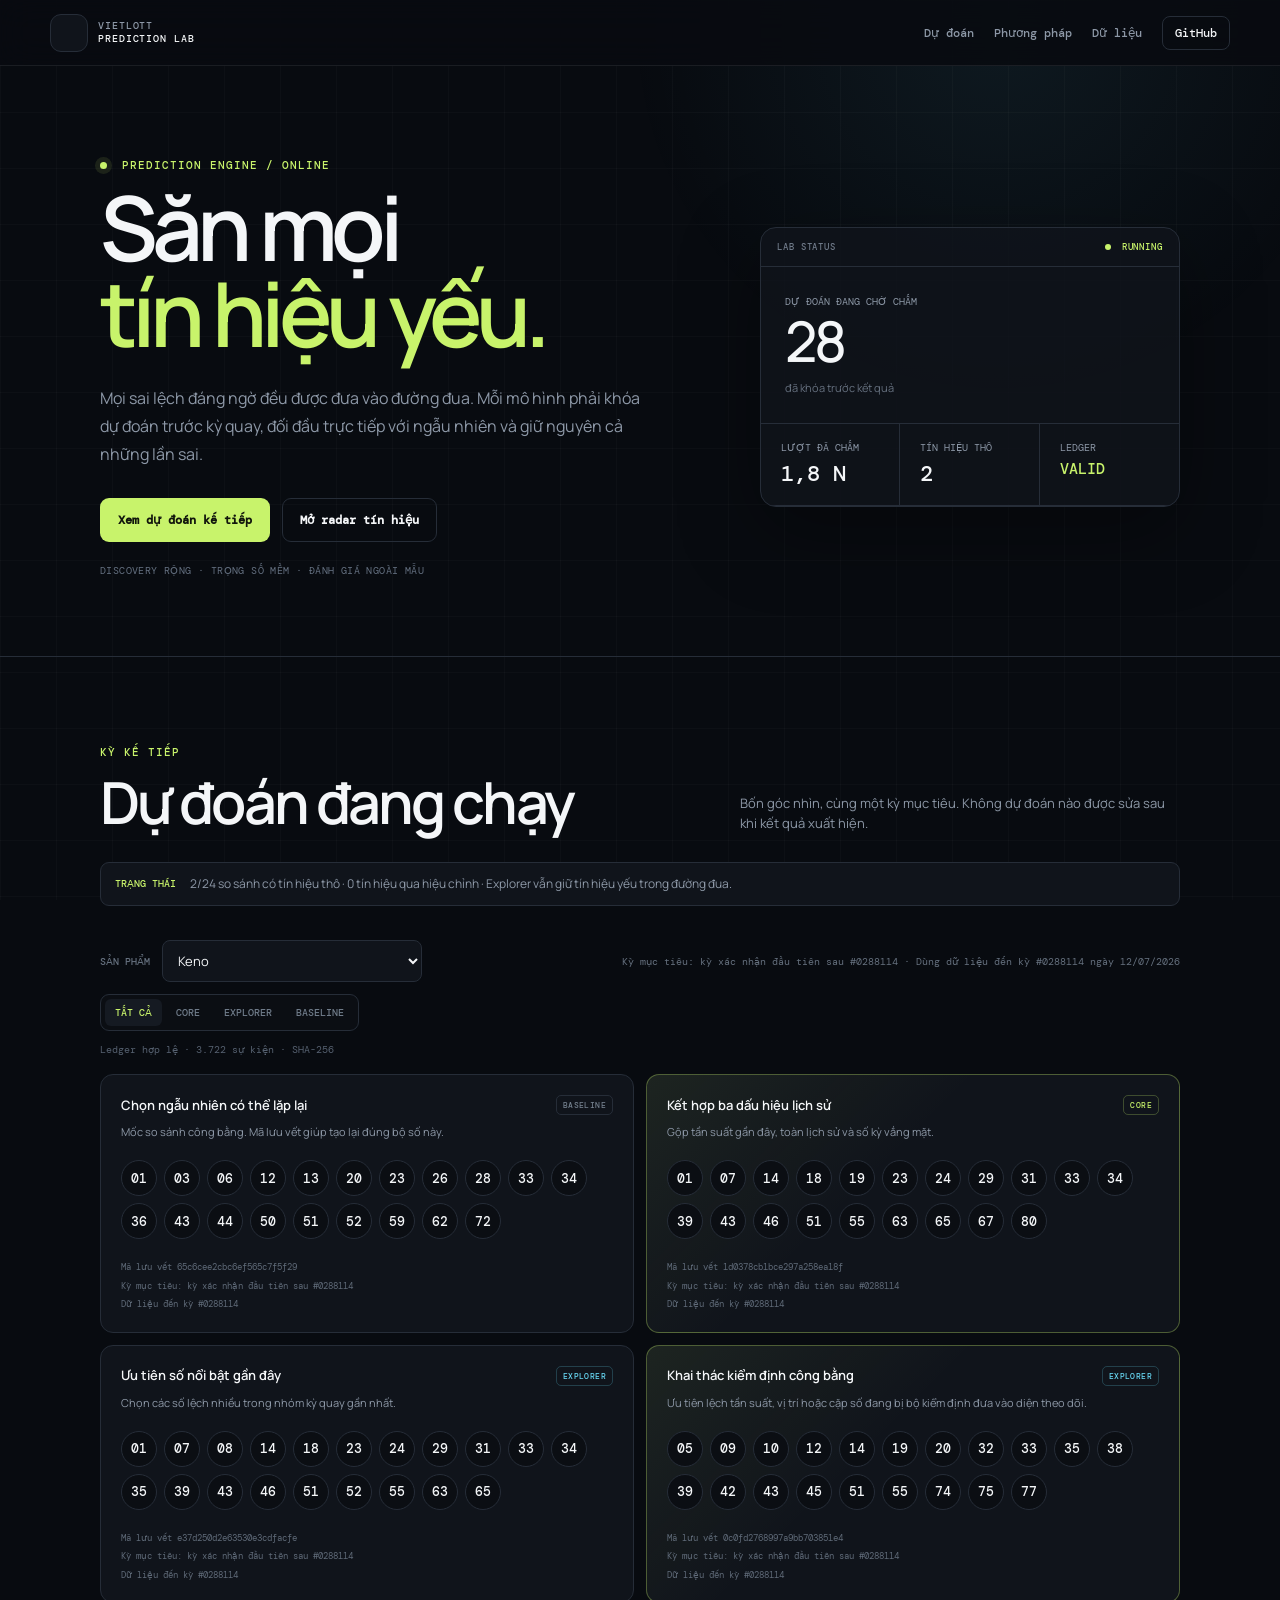
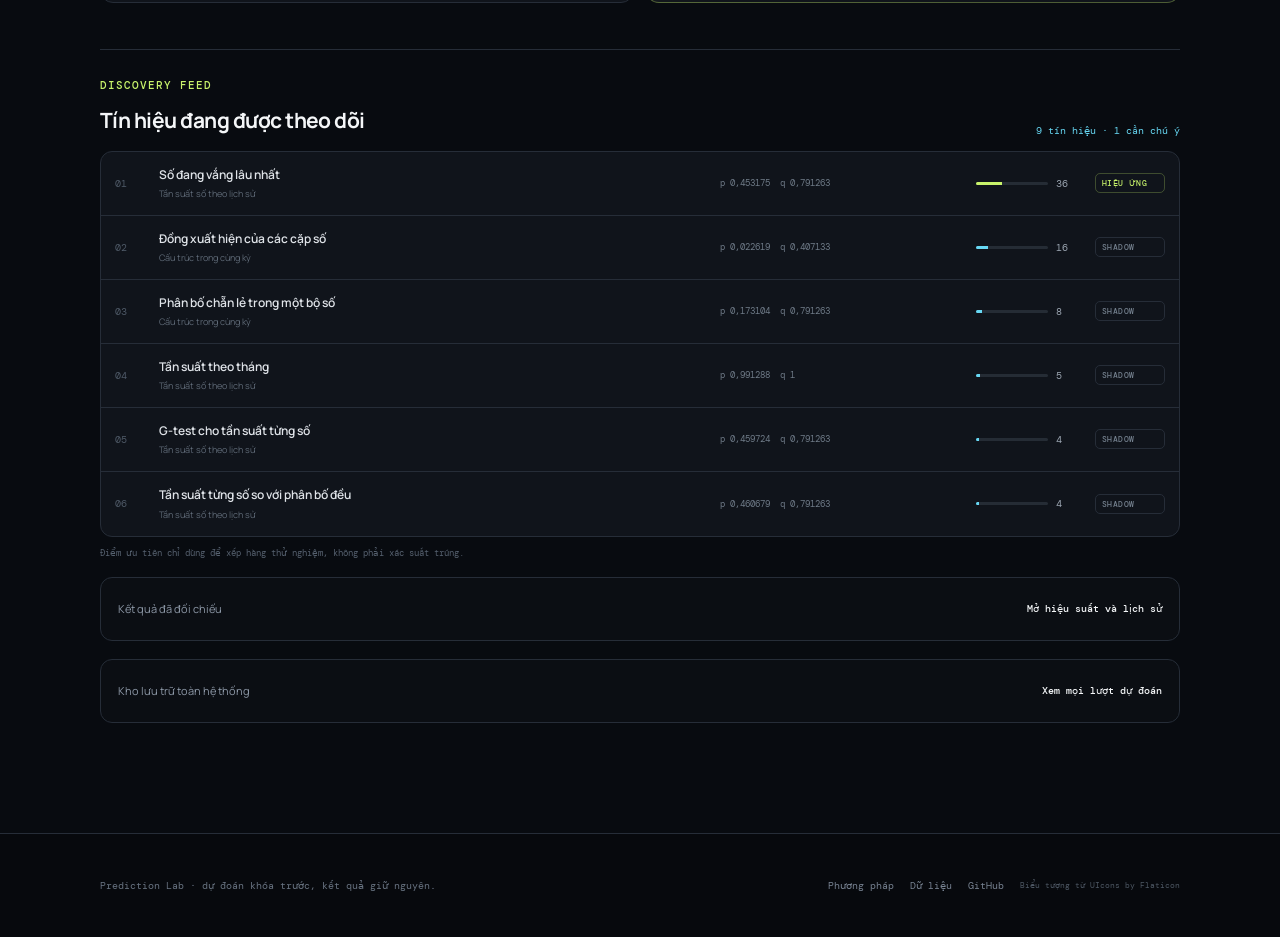
==== commit 6f31b19e: "web: refocus homepage on prediction lab" ====
--- a/site/index.html
+++ b/site/index.html
@@ -3,33 +3,30 @@
 <head>
   <meta charset="utf-8">
   <meta name="viewport" content="width=device-width, initial-scale=1">
-  <meta name="description" content="Báo cáo thống kê, kiểm định và dự đoán có lưu vết trên dữ liệu lịch sử Vietlott.">
-  <meta name="theme-color" content="#102a2b">
-  <meta property="og:title" content="Vietlott Data Research">
-  <meta property="og:description" content="Đo lường tính ngẫu nhiên bằng dữ liệu, không bán giấc mơ dự đoán.">
-  <title>Vietlott Data Research</title>
+  <meta name="description" content="Phòng thí nghiệm dự đoán Vietlott: săn tín hiệu yếu, khóa dự đoán trước kỳ quay và chấm điểm ngoài mẫu.">
+  <meta name="theme-color" content="#080b10">
+  <meta property="og:title" content="Vietlott Prediction Lab">
+  <meta property="og:description" content="Không bỏ qua tín hiệu yếu. Không sửa dự đoán sau khi biết kết quả.">
+  <title>Vietlott Prediction Lab</title>
   <link rel="icon" href="assets/favicon.svg?v=20260614-9" type="image/svg+xml">
   <link rel="preconnect" href="https://fonts.googleapis.com">
   <link rel="preconnect" href="https://fonts.gstatic.com" crossorigin>
-  <link rel="stylesheet" href="https://fonts.googleapis.com/css2?family=Noto+Serif:ital,wght@0,400;0,500;1,400;1,500&amp;display=swap">
+  <link rel="stylesheet" href="https://fonts.googleapis.com/css2?family=DM+Mono:wght@400;500&amp;family=Manrope:wght@400;500;600;700;800&amp;display=swap">
   <link rel="stylesheet" href="https://cdn-uicons.flaticon.com/3.0.0/uicons-regular-rounded/css/uicons-regular-rounded.css">
-  <link rel="stylesheet" href="assets/styles.css?v=20260618-6">
-  <script src="assets/app.js?v=20260618-12" defer></script>
+  <link rel="stylesheet" href="assets/styles.css?v=20260723-1">
+  <script src="assets/app.js?v=20260723-1" defer></script>
 </head>
-<body>
+<body class="prediction-home">
   <a class="skip-link" href="#main">Bỏ qua điều hướng</a>
   <header class="site-header">
-    <a class="brand" href="index.html" aria-label="Vietlott Data Research">
+    <a class="brand" href="index.html" aria-label="Vietlott Prediction Lab">
       <span class="brand-mark" aria-hidden="true"><i class="fi fi-rr-crystal-ball"></i></span>
-      <span class="brand-copy">Vietlott<br>Data Research</span>
+      <span class="brand-copy">Vietlott<br><b>Prediction Lab</b></span>
     </a>
     <button class="menu-button" type="button" aria-expanded="false" aria-controls="site-nav">
       Menu
     </button>
     <nav id="site-nav" class="site-nav" aria-label="Điều hướng chính">
-      <a href="#tong-quan">Tổng quan</a>
-      <a href="#phan-tich">Phân tích</a>
-      <a href="#kiem-dinh">Kiểm định</a>
       <a href="#du-doan">Dự đoán</a>
       <a href="phuong-phap.html">Phương pháp</a>
       <a href="du-lieu.html">Dữ liệu</a>
@@ -38,43 +35,43 @@
   </header>
 
   <main id="main">
-    <section id="tong-quan" class="hero shell">
+    <section id="tong-quan" class="hero lab-hero shell">
       <div class="hero-copy">
-        <p class="eyebrow">Phòng thí nghiệm xác suất mở</p>
-        <h1>Ngẫu nhiên,<br><span>nhưng có thể đo lường.</span></h1>
+        <p class="eyebrow"><span class="pulse-dot"></span> Prediction engine / online</p>
+        <h1>Săn mọi<br><span>tín hiệu yếu.</span></h1>
         <p class="hero-lead">
-          Toàn bộ lịch sử được biến thành các báo cáo dễ đọc, có kiểm định, có
-          mốc chọn ngẫu nhiên để so sánh và có dấu vết tái lập. Mục tiêu không
-          phải tìm một "số thần", mà là đo xem dữ liệu lệch khỏi phân bố đều bao xa.
+          Mọi sai lệch đáng ngờ đều được đưa vào đường đua. Mỗi mô hình phải khóa
+          dự đoán trước kỳ quay, đối đầu trực tiếp với ngẫu nhiên và giữ nguyên cả
+          những lần sai.
         </p>
         <div class="hero-actions">
-          <a class="button button-primary" href="#phan-tich">Mở bàn phân tích</a>
-          <a class="button button-quiet" href="phuong-phap.html">Đọc phương pháp</a>
-        </div>
-      </div>
-      <div class="hero-figure" aria-label="Tóm tắt dữ liệu">
-        <div class="orbit orbit-one"></div>
-        <div class="orbit orbit-two"></div>
-        <div class="hero-number">
-          <strong id="hero-draw-count">...</strong>
-          <span>bản ghi kỳ quay</span>
-        </div>
-        <div class="hero-badge hero-badge-a">
-          <span class="status-dot"></span>
-          <span>Cập nhật tự động</span>
-        </div>
-        <div class="hero-badge hero-badge-b">
-          <strong id="hero-product-count">8</strong>
-          <span>sản phẩm</span>
-        </div>
-        <div class="hero-badge hero-badge-c">
-          <strong id="hero-date">...</strong>
-          <span>dữ liệu mới nhất</span>
-        </div>
-      </div>
-    </section>
-
-    <section class="quick-read shell" aria-labelledby="quick-title">
+          <a class="button button-primary" href="#du-doan">Xem dự đoán kế tiếp</a>
+          <a class="button button-quiet" href="#tin-hieu">Mở radar tín hiệu</a>
+        </div>
+        <p class="hero-doctrine">Discovery rộng · trọng số mềm · đánh giá ngoài mẫu</p>
+      </div>
+      <aside class="lab-console" aria-label="Trạng thái phòng thí nghiệm">
+        <div class="console-head">
+          <span>LAB STATUS</span>
+          <strong><i></i> RUNNING</strong>
+        </div>
+        <div class="console-primary">
+          <span>Dự đoán đang chờ chấm</span>
+          <strong id="hero-pending-count">...</strong>
+          <small>đã khóa trước kết quả</small>
+        </div>
+        <div class="console-grid">
+          <div><span>Lượt đã chấm</span><strong id="hero-evaluation-count">...</strong></div>
+          <div><span>Tín hiệu thô</span><strong id="hero-raw-signal-count">...</strong></div>
+          <div><span>Ledger</span><strong id="hero-ledger-state">...</strong></div>
+        </div>
+      </aside>
+      <span id="hero-draw-count" hidden>...</span>
+      <span id="hero-product-count" hidden>8</span>
+      <span id="hero-date" hidden>...</span>
+    </section>
+
+    <section class="quick-read shell" aria-labelledby="quick-title" hidden>
       <div class="section-heading compact">
         <p class="eyebrow">Đọc nhanh trong 60 giây</p>
         <h2 id="quick-title">Ba điều cần nhớ trước mọi biểu đồ</h2>
@@ -98,7 +95,7 @@
       </div>
     </section>
 
-    <section class="project-stance shell" aria-labelledby="stance-title">
+    <section class="project-stance shell" aria-labelledby="stance-title" hidden>
       <div class="stance-intro">
         <p class="eyebrow">Quan điểm hiện tại của dự án</p>
         <h2 id="stance-title">Tôi có nghi ngờ ban đầu, nhưng dữ liệu có quyền bác bỏ nó.</h2>
@@ -151,7 +148,7 @@
       </p>
     </section>
 
-    <section class="data-ribbon">
+    <section class="data-ribbon" hidden>
       <div class="shell data-ribbon-inner">
         <div>
           <span>Đã xác nhận</span>
@@ -172,7 +169,7 @@
       </div>
     </section>
 
-    <section id="kiem-dinh" class="audit-overview shell" aria-labelledby="audit-title">
+    <section id="kiem-dinh" class="audit-overview shell" aria-labelledby="audit-title" hidden>
       <div class="section-heading">
         <div>
           <p class="eyebrow">Kiểm định công bằng thống kê</p>
@@ -219,7 +216,7 @@
       </details>
     </section>
 
-    <section id="phan-tich" class="analysis-section shell">
+    <section id="phan-tich" class="analysis-section shell" hidden>
       <div class="section-heading">
         <div>
           <p class="eyebrow">Báo cáo tương tác</p>
@@ -516,19 +513,18 @@
       <div class="shell">
         <div class="section-heading light">
           <div>
-            <p class="eyebrow">Dự đoán được lưu trước khi biết kết quả</p>
-            <h2>Dự đoán trước, đối chiếu sau</h2>
+            <p class="eyebrow">Kỳ kế tiếp</p>
+            <h2>Dự đoán đang chạy</h2>
           </div>
           <p>
-            Mỗi bộ số được lưu cùng thời điểm và dữ liệu đã dùng. Khi kết quả thật
-            xuất hiện, website chỉ thêm phần chấm điểm, không sửa dự đoán cũ.
+            Bốn góc nhìn, cùng một kỳ mục tiêu. Không dự đoán nào được sửa sau khi
+            kết quả xuất hiện.
           </p>
         </div>
         <div class="prediction-warning">
-          <strong>Kết luận hiện tại</strong>
+          <strong>Trạng thái</strong>
           <span id="prediction-current-conclusion">
-            Chưa cách chọn nào thắng ngẫu nhiên ổn định. Các bộ số dưới đây là thí
-            nghiệm để kiểm tra phương pháp, không phải gợi ý mua vé.
+            Đang đọc hiệu suất ngoài mẫu.
           </span>
         </div>
         <div class="prediction-toolbar">
@@ -536,10 +532,32 @@
           <select id="prediction-product"></select>
           <span id="prediction-ledger-status">...</span>
         </div>
+        <div class="prediction-mode" role="group" aria-label="Lọc mô hình dự đoán">
+          <button type="button" class="mode-button active" data-prediction-mode="all" aria-pressed="true">Tất cả</button>
+          <button type="button" class="mode-button" data-prediction-mode="core" aria-pressed="false">Core</button>
+          <button type="button" class="mode-button" data-prediction-mode="explorer" aria-pressed="false">Explorer</button>
+          <button type="button" class="mode-button" data-prediction-mode="baseline" aria-pressed="false">Baseline</button>
+        </div>
         <p id="prediction-ledger-integrity" class="prediction-ledger-integrity">
           Đang kiểm tra chuỗi hash của sổ dự đoán...
         </p>
         <div id="prediction-cards" class="prediction-grid"></div>
+        <section id="tin-hieu" class="signal-radar" aria-labelledby="signal-radar-title">
+          <div class="signal-radar-heading">
+            <div>
+              <p class="panel-kicker">Discovery feed</p>
+              <h3 id="signal-radar-title">Tín hiệu đang được theo dõi</h3>
+            </div>
+            <span id="signal-radar-status">Đang quét...</span>
+          </div>
+          <div id="signal-radar-list" class="signal-radar-list"></div>
+          <p class="signal-radar-note">Điểm ưu tiên chỉ dùng để xếp hàng thử nghiệm, không phải xác suất trúng.</p>
+        </section>
+        <details class="results-vault">
+          <summary>
+            <span>Kết quả đã đối chiếu</span>
+            <strong>Mở hiệu suất và lịch sử</strong>
+          </summary>
         <section class="prediction-results" aria-labelledby="prediction-results-title">
           <div class="prediction-results-heading">
             <div>
@@ -560,6 +578,12 @@
             <div id="prediction-history-list" class="prediction-history-list"></div>
           </details>
         </section>
+        </details>
+        <details class="archive-vault">
+          <summary>
+            <span>Kho lưu trữ toàn hệ thống</span>
+            <strong>Xem mọi lượt dự đoán</strong>
+          </summary>
         <div class="archive-summary">
           <div class="archive-summary-heading">
             <span>Sổ dự đoán toàn hệ thống</span>
@@ -610,10 +634,11 @@
           </div>
           <a href="phuong-phap.html#du-doan">Xem thuật toán và quy tắc chống rò rỉ dữ liệu</a>
         </div>
-      </div>
-    </section>
-
-    <section class="method-preview shell">
+        </details>
+      </div>
+    </section>
+
+    <section class="method-preview shell" hidden>
       <div class="section-heading">
         <div>
           <p class="eyebrow">Từ dữ liệu đến kết luận</p>
@@ -641,7 +666,7 @@
       <a class="text-link" href="phuong-phap.html">Đọc đầy đủ phương pháp, công thức và giới hạn</a>
     </section>
 
-    <section class="closing shell">
+    <section class="closing shell" hidden>
       <p class="eyebrow">Kịch bản khoa học cũng có thể là không tìm thấy gì</p>
       <blockquote>
         "Không bác bỏ được mô hình đồng đều" không phải thất bại. Đó là một kết quả
@@ -651,24 +676,14 @@
   </main>
 
   <footer class="site-footer">
-    <div class="shell footer-grid">
-      <div>
-        <span class="brand-mark" aria-hidden="true"><i class="fi fi-rr-crystal-ball"></i></span>
-        <p>Dự án cá nhân phục vụ học tập, khoa học dữ liệu và xác suất thống kê.</p>
-        <a class="icon-credit" href="https://www.flaticon.com/free-icon-font/crystal-ball_8034121">
-          Biểu tượng từ UIcons by Flaticon
-        </a>
-      </div>
-      <div>
-        <strong>Tài liệu</strong>
+    <div class="shell minimal-footer">
+      <p>Prediction Lab · dự đoán khóa trước, kết quả giữ nguyên.</p>
+      <nav aria-label="Liên kết cuối trang">
         <a href="phuong-phap.html">Phương pháp</a>
-        <a href="du-lieu.html">Dữ liệu và tái lập</a>
-        <a href="https://github.com/NhanAZ-Data/vietlott-research">Mã nguồn</a>
-      </div>
-      <div>
-        <strong>Lưu ý</strong>
-        <p>Không liên kết với Vietlott hoặc MoMo. Không phải tư vấn tài chính.</p>
-      </div>
+        <a href="du-lieu.html">Dữ liệu</a>
+        <a href="https://github.com/NhanAZ-Data/vietlott-research">GitHub</a>
+        <a class="icon-credit" href="https://www.flaticon.com/free-icon-font/crystal-ball_8034121">Biểu tượng từ UIcons by Flaticon</a>
+      </nav>
     </div>
   </footer>
 </body>
--- a/site/assets/styles.css
+++ b/site/assets/styles.css
@@ -4731,6 +4731,878 @@
   }
 }
 
+/* Prediction-first home --------------------------------------------------- */
+
+.prediction-home {
+  --lab-bg: #080b10;
+  --lab-panel: #10141b;
+  --lab-panel-2: #151a22;
+  --lab-line: #262d38;
+  --lab-text: #f4f6f8;
+  --lab-muted: #8d98a7;
+  --lab-accent: #c8f36b;
+  --lab-cyan: #67d8f4;
+  --lab-warm: #ffb86a;
+  --paper: var(--lab-text);
+  --forest: var(--lab-bg);
+  --forest-2: var(--lab-panel);
+  --acid: var(--lab-accent);
+  --ink: var(--lab-text);
+  --ink-soft: var(--lab-muted);
+  --shell: min(1080px, calc(100vw - 40px));
+  margin: 0;
+  background: var(--lab-bg);
+  color: var(--lab-text);
+  font-family: "Manrope", "Segoe UI", sans-serif;
+  line-height: 1.55;
+}
+
+.prediction-home::before {
+  position: fixed;
+  z-index: -1;
+  inset: 0;
+  background:
+    radial-gradient(circle at 78% 3%, rgb(103 216 244 / 7%), transparent 28%),
+    linear-gradient(rgb(255 255 255 / 2.2%) 1px, transparent 1px),
+    linear-gradient(90deg, rgb(255 255 255 / 2.2%) 1px, transparent 1px);
+  background-size: auto, 56px 56px, 56px 56px;
+  content: "";
+  pointer-events: none;
+}
+
+.prediction-home .site-header {
+  min-height: 66px;
+  padding-block: 9px;
+  border-color: rgb(255 255 255 / 8%);
+  background: rgb(8 11 16 / 88%);
+  backdrop-filter: blur(16px);
+}
+
+.prediction-home .brand {
+  color: var(--lab-text);
+}
+
+.prediction-home .brand-mark {
+  width: 38px;
+  height: 38px;
+  border: 1px solid var(--lab-line);
+  border-radius: 11px;
+  background: var(--lab-panel);
+  color: var(--lab-accent);
+}
+
+.prediction-home .brand-mark i {
+  height: 18px;
+  font-size: 18px;
+}
+
+.prediction-home .brand-copy {
+  color: var(--lab-muted);
+  font: 500 10px/1.25 "DM Mono", monospace;
+  letter-spacing: 0.09em;
+}
+
+.prediction-home .brand-copy b {
+  color: var(--lab-text);
+  font-weight: 500;
+}
+
+.prediction-home .site-nav {
+  gap: 20px;
+}
+
+.prediction-home .site-nav a {
+  color: var(--lab-muted);
+  font: 500 12px "DM Mono", monospace;
+}
+
+.prediction-home .site-nav a:hover,
+.prediction-home .site-nav a:focus-visible {
+  color: var(--lab-accent);
+}
+
+.prediction-home .site-nav .nav-github {
+  padding: 8px 12px;
+  border-color: var(--lab-line);
+  border-radius: 8px;
+  color: var(--lab-text);
+}
+
+.prediction-home .menu-button {
+  color: var(--lab-text);
+  font: 500 12px "DM Mono", monospace;
+}
+
+.prediction-home main {
+  display: flex;
+  flex-direction: column;
+}
+
+.prediction-home .hero {
+  min-height: 590px;
+  order: 1;
+  grid-template-columns: minmax(0, 1fr) minmax(380px, 0.75fr);
+  gap: clamp(42px, 8vw, 100px);
+  padding-block: 88px 76px;
+}
+
+.prediction-home .eyebrow,
+.prediction-home .panel-kicker {
+  color: var(--lab-accent);
+  font: 500 11px "DM Mono", monospace;
+  letter-spacing: 0.09em;
+}
+
+.prediction-home .pulse-dot {
+  display: inline-block;
+  width: 7px;
+  height: 7px;
+  margin-right: 7px;
+  border-radius: 50%;
+  background: var(--lab-accent);
+  box-shadow: 0 0 0 5px rgb(200 243 107 / 10%);
+  animation: lab-pulse 2.2s ease-in-out infinite;
+}
+
+@keyframes lab-pulse {
+  50% { opacity: 0.45; }
+}
+
+.prediction-home .hero h1 {
+  max-width: 650px;
+  color: var(--lab-text);
+  font-family: "Manrope", sans-serif;
+  font-size: clamp(55px, 7vw, 92px);
+  font-weight: 600;
+  line-height: 0.96;
+  letter-spacing: -0.065em;
+}
+
+.prediction-home .hero h1 span {
+  color: var(--lab-accent);
+  font-style: normal;
+}
+
+.prediction-home .hero-lead {
+  max-width: 610px;
+  margin-top: 28px;
+  color: var(--lab-muted);
+  font-size: 16px;
+  line-height: 1.75;
+}
+
+.prediction-home .hero-actions {
+  margin-top: 30px;
+}
+
+.prediction-home .button {
+  min-height: 44px;
+  padding-inline: 17px;
+  border: 1px solid transparent;
+  border-radius: 9px;
+  font: 600 12px "DM Mono", monospace;
+}
+
+.prediction-home .button-primary {
+  background: var(--lab-accent);
+  color: #11150c;
+}
+
+.prediction-home .button-primary:hover {
+  background: #d7ff81;
+}
+
+.prediction-home .button-quiet {
+  border-color: var(--lab-line);
+  background: transparent;
+  color: var(--lab-text);
+}
+
+.prediction-home .hero-doctrine {
+  margin: 22px 0 0;
+  color: #647080;
+  font: 400 10px "DM Mono", monospace;
+  letter-spacing: 0.04em;
+  text-transform: uppercase;
+}
+
+.prediction-home .lab-console {
+  overflow: hidden;
+  border: 1px solid var(--lab-line);
+  border-radius: 16px;
+  background: rgb(16 20 27 / 82%);
+  box-shadow: 0 24px 80px rgb(0 0 0 / 35%);
+}
+
+.prediction-home .console-head,
+.prediction-home .console-stream {
+  display: flex;
+  align-items: center;
+  justify-content: space-between;
+  padding: 13px 16px;
+  border-bottom: 1px solid var(--lab-line);
+  color: #6f7a89;
+  font: 500 9px "DM Mono", monospace;
+  letter-spacing: 0.1em;
+}
+
+.prediction-home .console-head strong {
+  color: var(--lab-accent);
+  font-weight: 500;
+}
+
+.prediction-home .console-head strong i {
+  display: inline-block;
+  width: 6px;
+  height: 6px;
+  margin-right: 5px;
+  border-radius: 50%;
+  background: var(--lab-accent);
+}
+
+.prediction-home .console-primary {
+  padding: 28px 24px 25px;
+  border-bottom: 1px solid var(--lab-line);
+}
+
+.prediction-home .console-primary span,
+.prediction-home .console-grid span {
+  display: block;
+  color: var(--lab-muted);
+  font: 400 10px "DM Mono", monospace;
+  text-transform: uppercase;
+}
+
+.prediction-home .console-primary strong {
+  display: block;
+  margin-block: 5px;
+  color: var(--lab-text);
+  font-size: 56px;
+  font-weight: 500;
+  line-height: 1;
+  letter-spacing: -0.06em;
+}
+
+.prediction-home .console-primary small {
+  color: #66717f;
+  font-size: 11px;
+}
+
+.prediction-home .console-grid {
+  display: grid;
+  grid-template-columns: repeat(3, 1fr);
+}
+
+.prediction-home .console-grid > div {
+  min-width: 0;
+  padding: 17px 20px;
+  border-bottom: 1px solid var(--lab-line);
+}
+
+.prediction-home .console-grid > div:not(:last-child) {
+  border-right: 1px solid var(--lab-line);
+}
+
+.prediction-home .console-grid strong {
+  display: block;
+  margin-top: 5px;
+  color: var(--lab-text);
+  font: 500 22px "DM Mono", monospace;
+}
+
+.prediction-home .console-grid > div:last-child strong {
+  color: var(--lab-accent);
+  font-size: 15px;
+}
+
+.prediction-home .console-stream {
+  gap: 12px;
+  border: 0;
+  background: #0b0e13;
+  letter-spacing: 0;
+}
+
+.prediction-home .console-stream span {
+  display: grid;
+  gap: 3px;
+}
+
+.prediction-home .console-stream b {
+  color: #515b68;
+  font-weight: 400;
+}
+
+.prediction-home .console-stream strong {
+  color: #9ca6b2;
+  font-weight: 500;
+}
+
+.prediction-home .prediction-section {
+  order: 2;
+  padding-block: 88px 110px;
+  border-top: 1px solid var(--lab-line);
+  background: transparent;
+  color: var(--lab-text);
+}
+
+.prediction-home .section-heading {
+  gap: 40px;
+  margin-bottom: 28px;
+}
+
+.prediction-home .section-heading h2 {
+  margin: 0;
+  color: var(--lab-text);
+  font-family: "Manrope", sans-serif;
+  font-size: clamp(36px, 5vw, 58px);
+  font-weight: 600;
+  letter-spacing: -0.05em;
+}
+
+.prediction-home .section-heading.light > p {
+  max-width: 440px;
+  color: var(--lab-muted);
+  font-size: 13px;
+}
+
+.prediction-home .prediction-warning {
+  gap: 14px;
+  margin-bottom: 18px;
+  padding: 12px 14px;
+  border-color: var(--lab-line);
+  border-radius: 9px;
+  background: var(--lab-panel);
+}
+
+.prediction-home .prediction-warning strong {
+  color: var(--lab-accent);
+  font: 500 10px "DM Mono", monospace;
+  text-transform: uppercase;
+}
+
+.prediction-home .prediction-warning span {
+  color: var(--lab-muted);
+  font-size: 12px;
+}
+
+.prediction-home .prediction-toolbar {
+  display: grid;
+  grid-template-columns: auto minmax(180px, 260px) minmax(0, 1fr);
+  gap: 12px;
+  margin: 0;
+  padding: 16px 0 12px;
+}
+
+.prediction-home .prediction-toolbar label {
+  color: #66717f;
+  font: 500 10px "DM Mono", monospace;
+}
+
+.prediction-home .prediction-toolbar select {
+  min-width: 0;
+  padding: 10px 34px 10px 11px;
+  border-color: var(--lab-line);
+  border-radius: 8px;
+  background: var(--lab-panel);
+  color: var(--lab-text);
+  font-size: 13px;
+}
+
+.prediction-home .prediction-toolbar > span {
+  align-self: center;
+  color: #65707e;
+  font: 400 10px/1.5 "DM Mono", monospace;
+  text-align: right;
+}
+
+.prediction-home .prediction-mode {
+  display: flex;
+  width: fit-content;
+  gap: 4px;
+  margin-bottom: 12px;
+  padding: 4px;
+  border: 1px solid var(--lab-line);
+  border-radius: 9px;
+  background: #0b0e13;
+}
+
+.prediction-home .mode-button {
+  padding: 7px 10px;
+  border: 0;
+  border-radius: 6px;
+  background: transparent;
+  color: #6f7b89;
+  cursor: pointer;
+  font: 500 10px "DM Mono", monospace;
+  text-transform: uppercase;
+}
+
+.prediction-home .mode-button:hover,
+.prediction-home .mode-button:focus-visible {
+  color: var(--lab-text);
+}
+
+.prediction-home .mode-button.active {
+  background: var(--lab-panel-2);
+  color: var(--lab-accent);
+}
+
+.prediction-home .prediction-ledger-integrity {
+  margin: 0 0 18px;
+  color: #566170;
+  font: 400 10px "DM Mono", monospace;
+}
+
+.prediction-home .prediction-grid {
+  grid-template-columns: repeat(2, minmax(0, 1fr));
+  gap: 12px;
+}
+
+.prediction-home .prediction-card {
+  min-height: 0;
+  padding: 20px;
+  border-color: var(--lab-line);
+  border-radius: 13px;
+  background: var(--lab-panel);
+}
+
+.prediction-home .prediction-card.primary,
+.prediction-home .prediction-card.mode-core {
+  border-color: rgb(200 243 107 / 33%);
+  background: linear-gradient(135deg, rgb(200 243 107 / 7%), transparent 42%), var(--lab-panel);
+}
+
+.prediction-home .prediction-card-head {
+  display: flex;
+  gap: 12px;
+  align-items: center;
+  justify-content: space-between;
+}
+
+.prediction-home .prediction-card .strategy-name {
+  color: var(--lab-text);
+  font-size: 13px;
+  font-weight: 600;
+}
+
+.prediction-home .model-mode,
+.prediction-home .signal-tag {
+  padding: 4px 6px;
+  border: 1px solid var(--lab-line);
+  border-radius: 5px;
+  color: #74808e;
+  font: 500 8px "DM Mono", monospace;
+  letter-spacing: 0.05em;
+  text-transform: uppercase;
+}
+
+.prediction-home .mode-core .model-mode {
+  border-color: rgb(200 243 107 / 25%);
+  color: var(--lab-accent);
+}
+
+.prediction-home .mode-explorer .model-mode {
+  border-color: rgb(103 216 244 / 22%);
+  color: var(--lab-cyan);
+}
+
+.prediction-home .strategy-description {
+  min-height: 0;
+  margin: 8px 0 20px;
+  color: var(--lab-muted);
+  font-size: 11px;
+}
+
+.prediction-home .prediction-values,
+.prediction-home .prediction-sequence {
+  margin: 19px 0 22px;
+}
+
+.prediction-home .prediction-values .ball {
+  min-width: 36px;
+  height: 36px;
+  border: 1px solid var(--lab-line);
+  background: #0b0e13;
+  color: var(--lab-text);
+  font: 500 13px "DM Mono", monospace;
+}
+
+.prediction-home .prediction-values .ball.special {
+  border-color: var(--lab-warm);
+  color: var(--lab-warm);
+}
+
+.prediction-home .prediction-sequence {
+  color: var(--lab-accent);
+  font: 500 52px/1 "DM Mono", monospace;
+  letter-spacing: 0.2em;
+}
+
+.prediction-home .prediction-meta {
+  color: #5f6a78;
+  font: 400 9px/1.5 "DM Mono", monospace;
+}
+
+.prediction-home .signal-radar {
+  margin-top: 46px;
+  padding-top: 28px;
+  border-top: 1px solid var(--lab-line);
+}
+
+.prediction-home .signal-radar-heading {
+  display: flex;
+  gap: 20px;
+  align-items: end;
+  justify-content: space-between;
+  margin-bottom: 14px;
+}
+
+.prediction-home .signal-radar-heading h3 {
+  margin: 0;
+  color: var(--lab-text);
+  font-size: 21px;
+  letter-spacing: -0.025em;
+}
+
+.prediction-home #signal-radar-status {
+  color: var(--lab-cyan);
+  font: 400 10px "DM Mono", monospace;
+}
+
+.prediction-home .signal-radar-list {
+  border: 1px solid var(--lab-line);
+  border-radius: 12px;
+  background: var(--lab-panel);
+}
+
+.prediction-home .signal-row {
+  display: grid;
+  grid-template-columns: 30px minmax(0, 1.7fr) minmax(130px, 0.75fr) 105px 70px;
+  gap: 14px;
+  align-items: center;
+  min-height: 64px;
+  padding: 10px 14px;
+  border-bottom: 1px solid var(--lab-line);
+}
+
+.prediction-home .signal-row:last-child {
+  border-bottom: 0;
+}
+
+.prediction-home .signal-rank {
+  color: #4f5a68;
+  font: 400 10px "DM Mono", monospace;
+}
+
+.prediction-home .signal-copy {
+  min-width: 0;
+}
+
+.prediction-home .signal-copy strong,
+.prediction-home .signal-copy small {
+  display: block;
+}
+
+.prediction-home .signal-copy strong {
+  overflow: hidden;
+  color: #dfe3e8;
+  font-size: 12px;
+  font-weight: 600;
+  text-overflow: ellipsis;
+  white-space: nowrap;
+}
+
+.prediction-home .signal-copy small {
+  margin-top: 3px;
+  color: #5f6a77;
+  font-size: 9px;
+}
+
+.prediction-home .signal-values {
+  display: flex;
+  gap: 10px;
+  color: #6f7b88;
+  font: 400 9px "DM Mono", monospace;
+}
+
+.prediction-home .signal-priority {
+  display: grid;
+  grid-template-columns: 1fr 25px;
+  gap: 8px;
+  align-items: center;
+}
+
+.prediction-home .signal-priority > span {
+  height: 3px;
+  overflow: hidden;
+  border-radius: 2px;
+  background: #252c35;
+}
+
+.prediction-home .signal-priority > span::after {
+  display: block;
+  width: var(--signal-score);
+  height: 100%;
+  background: var(--lab-cyan);
+  content: "";
+}
+
+.prediction-home .signal-priority strong {
+  color: #9da7b3;
+  font: 400 10px "DM Mono", monospace;
+}
+
+.prediction-home .signal-row.status-statistically_notable .signal-priority > span::after,
+.prediction-home .signal-row.status-practically_large .signal-priority > span::after {
+  background: var(--lab-accent);
+}
+
+.prediction-home .signal-row.status-statistically_notable .signal-tag {
+  border-color: rgb(103 216 244 / 25%);
+  color: var(--lab-cyan);
+}
+
+.prediction-home .signal-row.status-practically_large .signal-tag {
+  border-color: rgb(200 243 107 / 25%);
+  color: var(--lab-accent);
+}
+
+.prediction-home .signal-radar-note {
+  margin: 10px 0 0;
+  color: #56616f;
+  font: 400 9px "DM Mono", monospace;
+}
+
+.prediction-home .signal-loading {
+  padding: 24px;
+  color: var(--lab-muted);
+  font: 400 11px "DM Mono", monospace;
+}
+
+.prediction-home .results-vault,
+.prediction-home .archive-vault {
+  margin-top: 18px;
+  overflow: hidden;
+  border: 1px solid var(--lab-line);
+  border-radius: 12px;
+  background: #0b0e13;
+}
+
+.prediction-home .results-vault > summary,
+.prediction-home .archive-vault > summary {
+  display: flex;
+  min-height: 62px;
+  align-items: center;
+  justify-content: space-between;
+  padding: 14px 17px;
+  color: var(--lab-muted);
+  cursor: pointer;
+  font-size: 11px;
+  list-style: none;
+}
+
+.prediction-home .results-vault > summary::-webkit-details-marker,
+.prediction-home .archive-vault > summary::-webkit-details-marker {
+  display: none;
+}
+
+.prediction-home .results-vault > summary strong,
+.prediction-home .archive-vault > summary strong {
+  color: var(--lab-text);
+  font: 500 10px "DM Mono", monospace;
+}
+
+.prediction-home .results-vault[open] > summary,
+.prediction-home .archive-vault[open] > summary {
+  border-bottom: 1px solid var(--lab-line);
+}
+
+.prediction-home .prediction-results,
+.prediction-home .archive-summary {
+  margin: 0;
+  border: 0;
+  border-radius: 0;
+  background: var(--lab-panel);
+}
+
+.prediction-home .site-footer {
+  padding-block: 45px;
+  border-top: 1px solid var(--lab-line);
+  background: #07090d;
+  color: var(--lab-text);
+}
+
+.prediction-home .minimal-footer {
+  display: flex;
+  gap: 24px;
+  align-items: center;
+  justify-content: space-between;
+}
+
+.prediction-home .minimal-footer p {
+  margin: 0;
+  color: #687381;
+  font: 400 10px "DM Mono", monospace;
+}
+
+.prediction-home .minimal-footer nav {
+  display: flex;
+  flex-wrap: wrap;
+  gap: 16px;
+  align-items: center;
+}
+
+.prediction-home .minimal-footer a {
+  margin: 0;
+  color: #778291;
+  font: 400 10px "DM Mono", monospace;
+  text-decoration: none;
+}
+
+.prediction-home .minimal-footer a:hover {
+  color: var(--lab-accent);
+}
+
+.prediction-home .minimal-footer .icon-credit {
+  color: #4e5864;
+  font-size: 8px;
+}
+
+.prediction-home .footer-grid {
+  gap: 30px;
+}
+
+.prediction-home .footer-grid p,
+.prediction-home .footer-grid a {
+  color: #687381;
+}
+
+.prediction-home .footer-grid strong {
+  color: var(--lab-text);
+  font: 500 10px "DM Mono", monospace;
+}
+
+.prediction-home :is(button, a, select):focus-visible {
+  outline: 2px solid var(--lab-accent);
+  outline-offset: 3px;
+}
+
+@media (max-width: 900px) {
+  .prediction-home .site-nav {
+    top: 66px;
+    border-color: var(--lab-line);
+    background: var(--lab-panel);
+    box-shadow: 0 20px 60px rgb(0 0 0 / 45%);
+  }
+
+  .prediction-home .hero {
+    min-height: 0;
+    grid-template-columns: 1fr;
+    gap: 50px;
+    padding-block: 70px;
+  }
+
+  .prediction-home .lab-console {
+    max-width: 620px;
+  }
+
+  .prediction-home .prediction-grid {
+    grid-template-columns: repeat(2, minmax(0, 1fr));
+  }
+
+  .prediction-home .signal-row {
+    grid-template-columns: 28px minmax(0, 1fr) 95px 62px;
+  }
+
+  .prediction-home .signal-values {
+    display: none;
+  }
+}
+
+@media (max-width: 680px) {
+  .prediction-home {
+    --shell: min(100% - 28px, 1080px);
+  }
+
+  .prediction-home .hero {
+    padding-block: 55px 58px;
+  }
+
+  .prediction-home .hero h1 {
+    font-size: clamp(48px, 16vw, 68px);
+  }
+
+  .prediction-home .hero-actions,
+  .prediction-home .section-heading,
+  .prediction-home .prediction-warning,
+  .prediction-home .signal-radar-heading {
+    align-items: stretch;
+    flex-direction: column;
+  }
+
+  .prediction-home .button {
+    width: 100%;
+  }
+
+  .prediction-home .console-stream {
+    align-items: stretch;
+    flex-direction: column;
+  }
+
+  .prediction-home .prediction-section {
+    padding-block: 65px 82px;
+  }
+
+  .prediction-home .prediction-toolbar {
+    grid-template-columns: 1fr;
+  }
+
+  .prediction-home .prediction-toolbar > span {
+    text-align: left;
+  }
+
+  .prediction-home .prediction-mode {
+    width: 100%;
+    overflow-x: auto;
+  }
+
+  .prediction-home .mode-button {
+    flex: 1 0 auto;
+  }
+
+  .prediction-home .prediction-grid {
+    grid-template-columns: 1fr;
+  }
+
+  .prediction-home .signal-row {
+    grid-template-columns: 24px minmax(0, 1fr) 66px;
+    gap: 9px;
+  }
+
+  .prediction-home .signal-priority {
+    display: none;
+  }
+
+  .prediction-home .signal-copy strong {
+    white-space: normal;
+  }
+
+  .prediction-home .footer-grid {
+    grid-template-columns: 1fr;
+  }
+
+  .prediction-home .minimal-footer {
+    align-items: flex-start;
+    flex-direction: column;
+  }
+}
+
+@media (prefers-reduced-motion: reduce) {
+  .prediction-home .pulse-dot {
+    animation: none;
+  }
+}
+
 @media (prefers-reduced-motion: reduce) {
   html {
     scroll-behavior: auto;
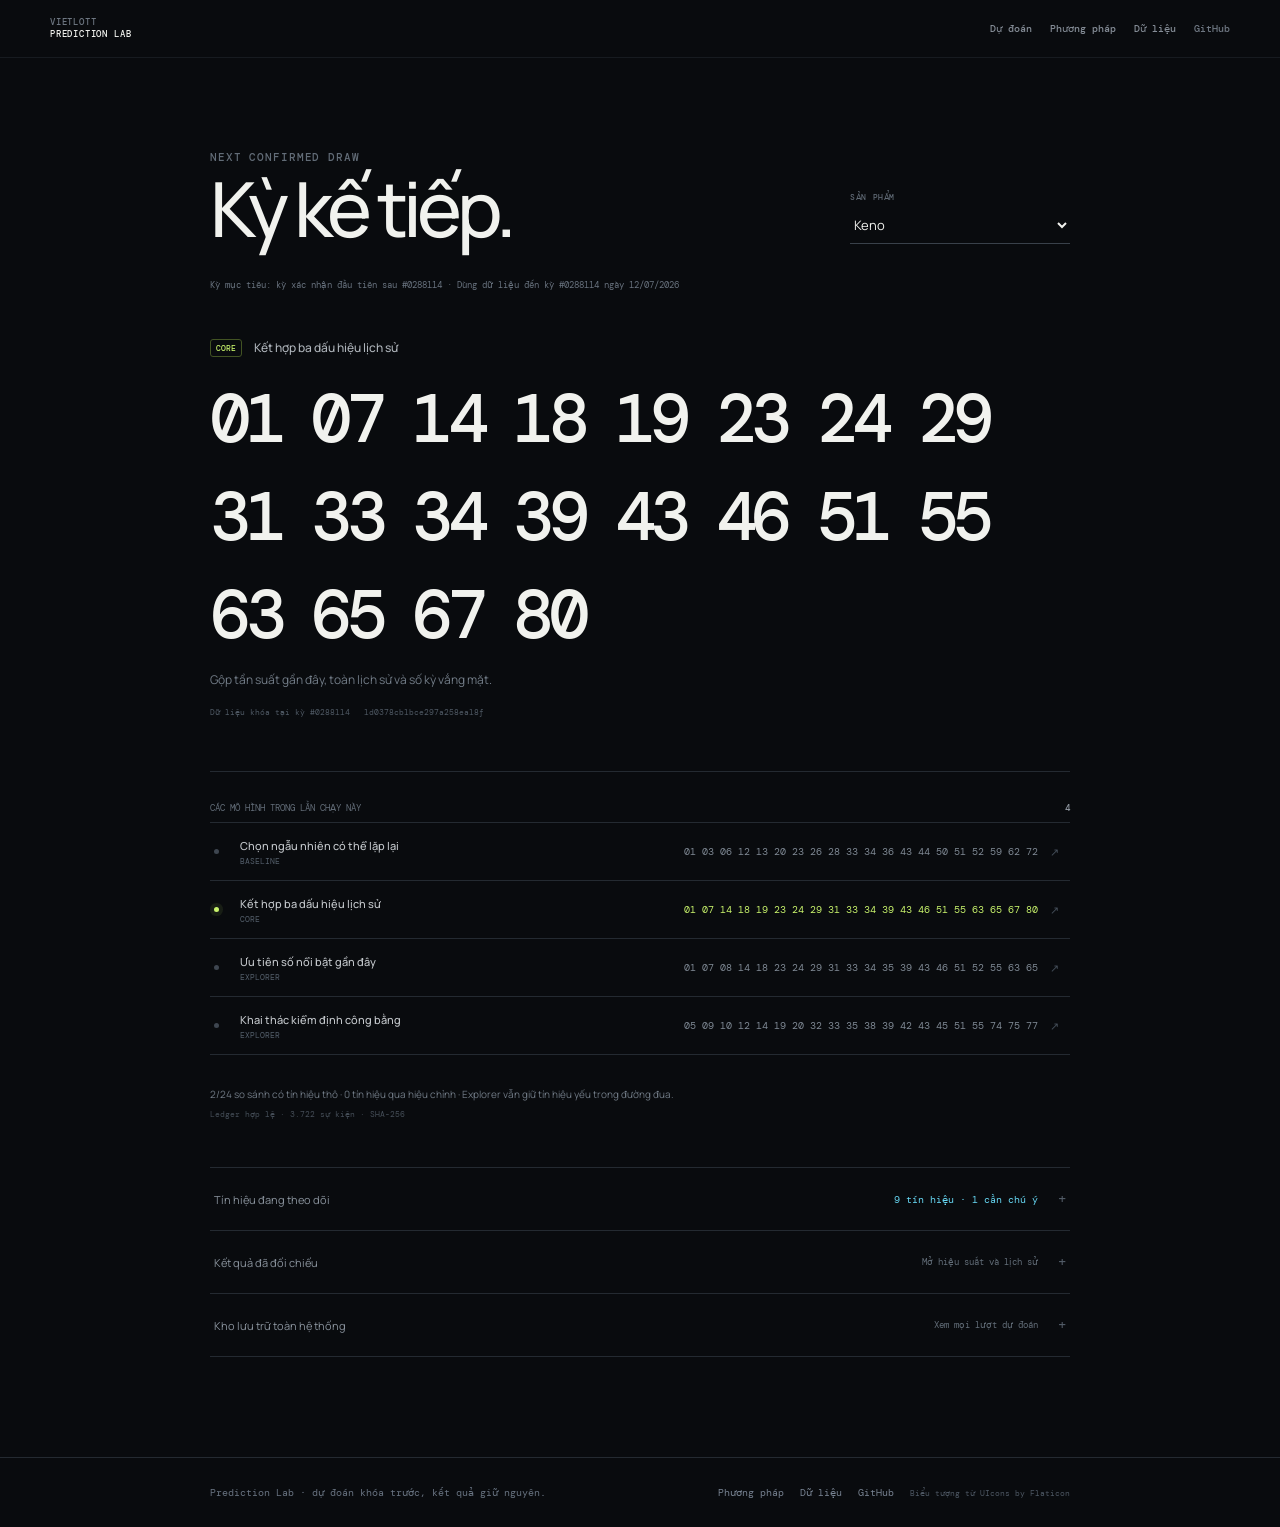
==== commit c4cd2360: "web: reduce prediction page to a single focus" ====
--- a/site/index.html
+++ b/site/index.html
@@ -13,10 +13,10 @@
   <link rel="preconnect" href="https://fonts.gstatic.com" crossorigin>
   <link rel="stylesheet" href="https://fonts.googleapis.com/css2?family=DM+Mono:wght@400;500&amp;family=Manrope:wght@400;500;600;700;800&amp;display=swap">
   <link rel="stylesheet" href="https://cdn-uicons.flaticon.com/3.0.0/uicons-regular-rounded/css/uicons-regular-rounded.css">
-  <link rel="stylesheet" href="assets/styles.css?v=20260723-1">
-  <script src="assets/app.js?v=20260723-1" defer></script>
+  <link rel="stylesheet" href="assets/styles.css?v=20260723-2">
+  <script src="assets/app.js?v=20260723-2" defer></script>
 </head>
-<body class="prediction-home">
+<body class="prediction-home minimal-v2">
   <a class="skip-link" href="#main">Bỏ qua điều hướng</a>
   <header class="site-header">
     <a class="brand" href="index.html" aria-label="Vietlott Prediction Lab">
@@ -35,7 +35,7 @@
   </header>
 
   <main id="main">
-    <section id="tong-quan" class="hero lab-hero shell">
+    <section id="tong-quan" class="hero lab-hero shell" hidden>
       <div class="hero-copy">
         <p class="eyebrow"><span class="pulse-dot"></span> Prediction engine / online</p>
         <h1>Săn mọi<br><span>tín hiệu yếu.</span></h1>
@@ -510,50 +510,42 @@
     </section>
 
     <section id="du-doan" class="prediction-section">
-      <div class="shell">
-        <div class="section-heading light">
+      <div class="shell prediction-focus">
+        <header class="focus-header">
           <div>
-            <p class="eyebrow">Kỳ kế tiếp</p>
-            <h2>Dự đoán đang chạy</h2>
-          </div>
-          <p>
-            Bốn góc nhìn, cùng một kỳ mục tiêu. Không dự đoán nào được sửa sau khi
-            kết quả xuất hiện.
-          </p>
-        </div>
-        <div class="prediction-warning">
-          <strong>Trạng thái</strong>
-          <span id="prediction-current-conclusion">
-            Đang đọc hiệu suất ngoài mẫu.
-          </span>
-        </div>
-        <div class="prediction-toolbar">
-          <label for="prediction-product">Sản phẩm</label>
-          <select id="prediction-product"></select>
-          <span id="prediction-ledger-status">...</span>
-        </div>
-        <div class="prediction-mode" role="group" aria-label="Lọc mô hình dự đoán">
-          <button type="button" class="mode-button active" data-prediction-mode="all" aria-pressed="true">Tất cả</button>
-          <button type="button" class="mode-button" data-prediction-mode="core" aria-pressed="false">Core</button>
-          <button type="button" class="mode-button" data-prediction-mode="explorer" aria-pressed="false">Explorer</button>
-          <button type="button" class="mode-button" data-prediction-mode="baseline" aria-pressed="false">Baseline</button>
-        </div>
+            <p class="eyebrow">Next confirmed draw</p>
+            <h1>Kỳ kế tiếp.</h1>
+          </div>
+          <div class="prediction-toolbar">
+            <label for="prediction-product">Sản phẩm</label>
+            <select id="prediction-product"></select>
+          </div>
+        </header>
+        <p id="prediction-ledger-status" class="focus-target">...</p>
+        <div id="prediction-cards" class="prediction-grid"></div>
+        <p id="prediction-current-conclusion" class="focus-verdict">Đang đọc hiệu suất ngoài mẫu.</p>
         <p id="prediction-ledger-integrity" class="prediction-ledger-integrity">
           Đang kiểm tra chuỗi hash của sổ dự đoán...
         </p>
-        <div id="prediction-cards" class="prediction-grid"></div>
+
+        <div class="focus-disclosures">
+        <details class="disclosure-panel">
+          <summary>
+            <span>Tín hiệu đang theo dõi</span>
+            <strong id="signal-radar-status">Đang quét...</strong>
+          </summary>
         <section id="tin-hieu" class="signal-radar" aria-labelledby="signal-radar-title">
           <div class="signal-radar-heading">
             <div>
               <p class="panel-kicker">Discovery feed</p>
               <h3 id="signal-radar-title">Tín hiệu đang được theo dõi</h3>
             </div>
-            <span id="signal-radar-status">Đang quét...</span>
           </div>
           <div id="signal-radar-list" class="signal-radar-list"></div>
           <p class="signal-radar-note">Điểm ưu tiên chỉ dùng để xếp hàng thử nghiệm, không phải xác suất trúng.</p>
         </section>
-        <details class="results-vault">
+        </details>
+        <details class="results-vault disclosure-panel">
           <summary>
             <span>Kết quả đã đối chiếu</span>
             <strong>Mở hiệu suất và lịch sử</strong>
@@ -579,7 +571,7 @@
           </details>
         </section>
         </details>
-        <details class="archive-vault">
+        <details class="archive-vault disclosure-panel">
           <summary>
             <span>Kho lưu trữ toàn hệ thống</span>
             <strong>Xem mọi lượt dự đoán</strong>
@@ -635,6 +627,7 @@
           <a href="phuong-phap.html#du-doan">Xem thuật toán và quy tắc chống rò rỉ dữ liệu</a>
         </div>
         </details>
+        </div>
       </div>
     </section>
 
--- a/site/assets/styles.css
+++ b/site/assets/styles.css
@@ -6055,3 +6055,439 @@
     gap: 8px;
   }
 }
+
+/* Minimal prediction surface v2 ----------------------------------------- */
+
+.prediction-home.minimal-v2 {
+  --lab-bg: #090b0e;
+  --lab-panel: #0d1014;
+  --lab-panel-2: #11151a;
+  --lab-line: #242a31;
+  --lab-text: #f1f2ee;
+  --lab-muted: #858d97;
+  --lab-accent: #c9f46c;
+  --shell: min(860px, calc(100vw - 40px));
+  background: var(--lab-bg);
+}
+
+.prediction-home.minimal-v2::before {
+  display: none;
+}
+
+.prediction-home.minimal-v2 .site-header {
+  position: static;
+  min-height: 58px;
+  padding-block: 13px;
+  border-bottom-color: #171b20;
+  background: var(--lab-bg);
+}
+
+.prediction-home.minimal-v2 .brand {
+  gap: 0;
+}
+
+.prediction-home.minimal-v2 .brand-mark {
+  display: none;
+}
+
+.prediction-home.minimal-v2 .brand-copy {
+  color: #6e7782;
+  font-size: 9px;
+}
+
+.prediction-home.minimal-v2 .brand-copy b {
+  color: var(--lab-text);
+}
+
+.prediction-home.minimal-v2 .site-nav {
+  gap: 18px;
+}
+
+.prediction-home.minimal-v2 .site-nav a {
+  font-size: 10px;
+}
+
+.prediction-home.minimal-v2 .site-nav .nav-github {
+  padding: 0;
+  border: 0;
+  color: #6e7782;
+}
+
+.prediction-home.minimal-v2 .prediction-section {
+  min-height: calc(100vh - 58px);
+  padding: clamp(48px, 8vw, 92px) 0 100px;
+  border: 0;
+}
+
+.prediction-home.minimal-v2 .prediction-focus {
+  width: var(--shell);
+}
+
+.prediction-home.minimal-v2 .focus-header {
+  display: flex;
+  gap: 40px;
+  align-items: end;
+  justify-content: space-between;
+}
+
+.prediction-home.minimal-v2 .focus-header .eyebrow {
+  margin-bottom: 8px;
+  color: #626c77;
+  letter-spacing: 0.08em;
+}
+
+.prediction-home.minimal-v2 .focus-header h1 {
+  margin: 0;
+  color: var(--lab-text);
+  font-size: clamp(46px, 8vw, 76px);
+  font-weight: 500;
+  line-height: 0.95;
+  letter-spacing: -0.065em;
+}
+
+.prediction-home.minimal-v2 .prediction-toolbar {
+  display: grid;
+  min-width: 220px;
+  grid-template-columns: 1fr;
+  gap: 5px;
+  padding: 0;
+}
+
+.prediction-home.minimal-v2 .prediction-toolbar label {
+  color: #626c77;
+  font-size: 8px;
+  letter-spacing: 0.08em;
+}
+
+.prediction-home.minimal-v2 .prediction-toolbar select {
+  width: 100%;
+  padding: 8px 28px 8px 0;
+  border: 0;
+  border-bottom: 1px solid #39414a;
+  border-radius: 0;
+  background-color: transparent;
+  color: var(--lab-text);
+  font-size: 13px;
+}
+
+.prediction-home.minimal-v2 .prediction-toolbar select option {
+  background: #11151a;
+}
+
+.prediction-home.minimal-v2 .focus-target {
+  margin: 34px 0 0;
+  color: #68727e;
+  font: 400 9px/1.6 "DM Mono", monospace;
+}
+
+.prediction-home.minimal-v2 .prediction-grid {
+  display: block;
+  margin-top: 46px;
+}
+
+.prediction-home.minimal-v2 .prediction-primary {
+  padding: 0 0 54px;
+  border-bottom: 1px solid var(--lab-line);
+}
+
+.prediction-home.minimal-v2 .primary-label {
+  display: flex;
+  gap: 12px;
+  align-items: center;
+}
+
+.prediction-home.minimal-v2 .primary-label span {
+  padding: 3px 5px;
+  border: 1px solid #425323;
+  border-radius: 3px;
+  color: var(--lab-accent);
+  font: 500 8px "DM Mono", monospace;
+  text-transform: uppercase;
+}
+
+.prediction-home.minimal-v2 .primary-label strong {
+  color: #aeb4ba;
+  font-size: 12px;
+  font-weight: 500;
+}
+
+.prediction-home.minimal-v2 .primary-values {
+  display: flex;
+  flex-wrap: wrap;
+  gap: clamp(14px, 3vw, 30px);
+  align-items: baseline;
+  margin: 28px 0 22px;
+}
+
+.prediction-home.minimal-v2 .primary-values span {
+  color: var(--lab-text);
+  font: 500 clamp(42px, 7vw, 68px)/1 "DM Mono", monospace;
+  letter-spacing: -0.08em;
+}
+
+.prediction-home.minimal-v2 .primary-values .special {
+  position: relative;
+  margin-left: 12px;
+  color: var(--lab-accent);
+}
+
+.prediction-home.minimal-v2 .primary-values .special::before {
+  position: absolute;
+  top: 50%;
+  left: -24px;
+  color: #4f5964;
+  content: "+";
+  font-size: 20px;
+  transform: translateY(-50%);
+}
+
+.prediction-home.minimal-v2 .primary-sequence {
+  margin: 26px 0 20px;
+  color: var(--lab-accent);
+  font: 500 clamp(72px, 16vw, 132px)/0.9 "DM Mono", monospace;
+  letter-spacing: 0.12em;
+}
+
+.prediction-home.minimal-v2 .prediction-primary > p {
+  max-width: 560px;
+  margin: 0;
+  color: #727c87;
+  font-size: 12px;
+}
+
+.prediction-home.minimal-v2 .primary-meta {
+  display: flex;
+  flex-wrap: wrap;
+  gap: 14px;
+  margin-top: 17px;
+  color: #4f5964;
+  font: 400 8px "DM Mono", monospace;
+}
+
+.prediction-home.minimal-v2 .model-run {
+  padding: 30px 0 8px;
+}
+
+.prediction-home.minimal-v2 .model-run-heading {
+  display: flex;
+  align-items: center;
+  justify-content: space-between;
+  margin-bottom: 8px;
+  color: #626c77;
+  font: 400 9px "DM Mono", monospace;
+  text-transform: uppercase;
+}
+
+.prediction-home.minimal-v2 .model-run-heading strong {
+  color: #929aa3;
+  font-weight: 500;
+}
+
+.prediction-home.minimal-v2 .model-list {
+  border-top: 1px solid var(--lab-line);
+}
+
+.prediction-home.minimal-v2 .model-row {
+  display: grid;
+  width: 100%;
+  grid-template-columns: 14px minmax(170px, 1fr) minmax(180px, auto) 16px;
+  gap: 12px;
+  align-items: center;
+  min-height: 58px;
+  padding: 9px 4px;
+  border: 0;
+  border-bottom: 1px solid var(--lab-line);
+  background: transparent;
+  color: inherit;
+  cursor: pointer;
+  text-align: left;
+}
+
+.prediction-home.minimal-v2 .model-row:hover,
+.prediction-home.minimal-v2 .model-row:focus-visible {
+  background: rgb(255 255 255 / 2%);
+}
+
+.prediction-home.minimal-v2 .model-dot {
+  width: 5px;
+  height: 5px;
+  border-radius: 50%;
+  background: #3e4650;
+}
+
+.prediction-home.minimal-v2 .model-row.selected .model-dot {
+  background: var(--lab-accent);
+  box-shadow: 0 0 0 4px rgb(201 244 108 / 8%);
+}
+
+.prediction-home.minimal-v2 .model-name {
+  display: grid;
+  gap: 2px;
+}
+
+.prediction-home.minimal-v2 .model-name strong {
+  color: #c4c8cc;
+  font-size: 11px;
+  font-weight: 500;
+}
+
+.prediction-home.minimal-v2 .model-name small {
+  color: #545f6b;
+  font: 400 8px "DM Mono", monospace;
+  text-transform: uppercase;
+}
+
+.prediction-home.minimal-v2 .model-value {
+  color: #7f8994;
+  font: 400 10px "DM Mono", monospace;
+  text-align: right;
+}
+
+.prediction-home.minimal-v2 .model-row.selected .model-value {
+  color: var(--lab-accent);
+}
+
+.prediction-home.minimal-v2 .model-arrow {
+  color: #444e59;
+  font-size: 11px;
+}
+
+.prediction-home.minimal-v2 .focus-verdict {
+  margin: 24px 0 0;
+  color: #707a85;
+  font-size: 10px;
+}
+
+.prediction-home.minimal-v2 .prediction-ledger-integrity {
+  margin: 7px 0 48px;
+  color: #454e58;
+  font-size: 8px;
+}
+
+.prediction-home.minimal-v2 .focus-disclosures {
+  border-top: 1px solid var(--lab-line);
+}
+
+.prediction-home.minimal-v2 .disclosure-panel {
+  margin: 0;
+  overflow: visible;
+  border: 0;
+  border-bottom: 1px solid var(--lab-line);
+  border-radius: 0;
+  background: transparent;
+}
+
+.prediction-home.minimal-v2 .disclosure-panel > summary {
+  display: flex;
+  min-height: 62px;
+  gap: 20px;
+  align-items: center;
+  justify-content: space-between;
+  padding: 0 4px;
+  color: #8a939d;
+  cursor: pointer;
+  font-size: 11px;
+  list-style: none;
+}
+
+.prediction-home.minimal-v2 .disclosure-panel > summary::-webkit-details-marker {
+  display: none;
+}
+
+.prediction-home.minimal-v2 .disclosure-panel > summary::after {
+  color: #535d68;
+  content: "+";
+  font: 400 14px "DM Mono", monospace;
+}
+
+.prediction-home.minimal-v2 .disclosure-panel[open] > summary::after {
+  content: "−";
+}
+
+.prediction-home.minimal-v2 .disclosure-panel > summary strong {
+  margin-left: auto;
+  color: #626d78;
+  font: 400 9px "DM Mono", monospace;
+}
+
+.prediction-home.minimal-v2 .disclosure-panel[open] > summary {
+  border-bottom: 1px solid var(--lab-line);
+}
+
+.prediction-home.minimal-v2 .signal-radar {
+  margin: 0;
+  padding: 28px 0;
+  border: 0;
+}
+
+.prediction-home.minimal-v2 .signal-radar-heading {
+  margin-bottom: 18px;
+}
+
+.prediction-home.minimal-v2 .signal-radar-list {
+  border: 0;
+  border-radius: 0;
+  background: transparent;
+}
+
+.prediction-home.minimal-v2 .signal-row {
+  padding-inline: 4px;
+}
+
+.prediction-home.minimal-v2 .results-vault > .prediction-results,
+.prediction-home.minimal-v2 .archive-vault > .archive-summary {
+  padding: 24px 4px 30px;
+  background: transparent;
+}
+
+.prediction-home.minimal-v2 .prediction-results-heading h3 {
+  font-size: 22px;
+}
+
+.prediction-home.minimal-v2 .site-footer {
+  padding-block: 28px;
+  background: var(--lab-bg);
+}
+
+@media (max-width: 720px) {
+  .prediction-home.minimal-v2 {
+    --shell: min(100% - 28px, 860px);
+  }
+
+  .prediction-home.minimal-v2 .site-nav a:not(.nav-github) {
+    display: none;
+  }
+
+  .prediction-home.minimal-v2 .focus-header {
+    align-items: stretch;
+    flex-direction: column;
+  }
+
+  .prediction-home.minimal-v2 .prediction-toolbar {
+    min-width: 0;
+  }
+
+  .prediction-home.minimal-v2 .primary-values {
+    gap: 13px;
+  }
+
+  .prediction-home.minimal-v2 .primary-values span {
+    font-size: clamp(37px, 12vw, 54px);
+  }
+
+  .prediction-home.minimal-v2 .model-row {
+    grid-template-columns: 12px minmax(0, 1fr) 16px;
+  }
+
+  .prediction-home.minimal-v2 .model-value {
+    display: none;
+  }
+
+  .prediction-home.minimal-v2 .signal-row {
+    grid-template-columns: 22px minmax(0, 1fr) 60px;
+  }
+
+  .prediction-home.minimal-v2 .minimal-footer nav {
+    gap: 12px;
+  }
+}
